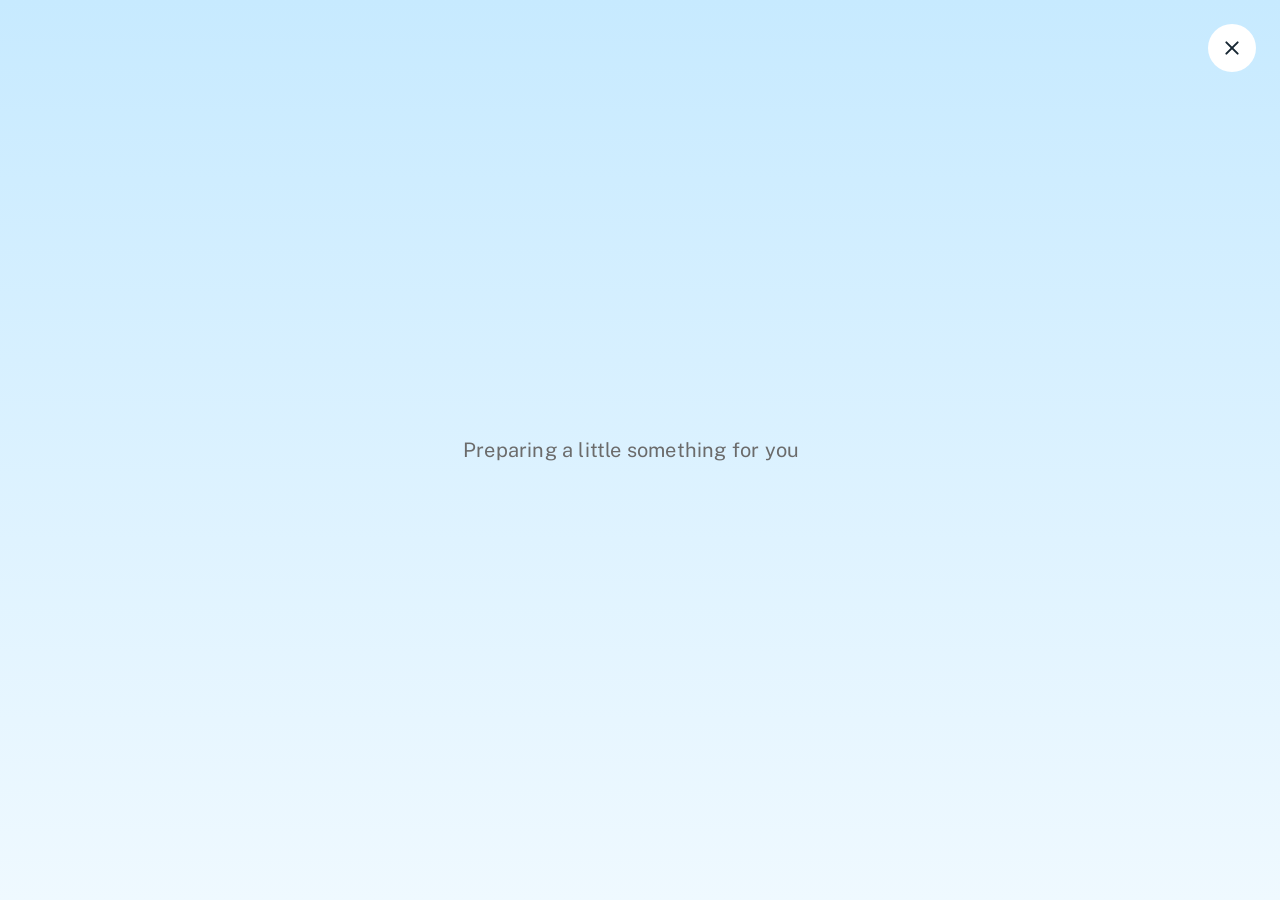
==== index.html @ d0874034 "Fix cursor restore on delivery and update loader text - Broaden cursor restore rule from .stage to b" ====
﻿<!DOCTYPE html>
<html lang="en">
<head>
	<meta charset="UTF-8" />
	<meta name="viewport" content="width=device-width, initial-scale=1.0" />
	<!-- CMS: page title -->
	<title>Welcome, Baby — DBS</title>
	<link rel="preconnect" href="https://fonts.googleapis.com" />
	<link rel="preconnect" href="https://fonts.gstatic.com" crossorigin />
	<link rel="stylesheet" href="https://fonts.googleapis.com/css2?family=Public+Sans:ital,wght@0,400;0,500;0,600;0,700;1,400;1,700&display=swap" />
	<link rel="stylesheet" href="assets/css/tokens.css" />
	<link rel="stylesheet" href="assets/css/styles.css" />
</head>
<body>

	<!-- CMS: welcome-baby hero stage -->
	<main class="stage" data-stage>

		<!-- Sky gradient backdrop — never scales with scene -->
		<div class="sky" aria-hidden="true"></div>

		<!-- Cloud layer — behind scene, scales at 50% of scene zoom (parallax depth).
		     Row 1 and Row 2 have ~85 px max gaps so all viewports look full.
		     Clouds bleed off both edges (negative x / x>1300) for ultra-wide screens. -->
		<div class="clouds-layer" data-clouds-layer aria-hidden="true">

			<!-- ── Row 1 — topmost (y ≈ 72–95 px) — 9 clouds, ~85 px max gap ── -->
			<img class="cloud" src="assets/img/cloud2.svg" alt=""
				style="--cloud-x:-15px;  --cloud-y:82px;  --cloud-w:95px;  --cloud-delay:0s">
			<img class="cloud" src="assets/img/cloud1.svg" alt=""
				style="--cloud-x:100px;  --cloud-y:88px;  --cloud-w:88px;  --cloud-delay:-3s">
			<img class="cloud" src="assets/img/cloud2.svg" alt=""
				style="--cloud-x:265px;  --cloud-y:72px;  --cloud-w:108px; --cloud-delay:-7s">
			<img class="cloud" src="assets/img/cloud1.svg" alt=""
				style="--cloud-x:450px;  --cloud-y:90px;  --cloud-w:98px;  --cloud-delay:-11s">
			<img class="cloud" src="assets/img/cloud2.svg" alt=""
				style="--cloud-x:630px;  --cloud-y:75px;  --cloud-w:118px; --cloud-delay:-15s">
			<img class="cloud" src="assets/img/cloud1.svg" alt=""
				style="--cloud-x:835px;  --cloud-y:88px;  --cloud-w:95px;  --cloud-delay:-19s">
			<img class="cloud" src="assets/img/cloud2.svg" alt=""
				style="--cloud-x:1015px; --cloud-y:73px;  --cloud-w:108px; --cloud-delay:-2s">
			<img class="cloud" src="assets/img/cloud1.svg" alt=""
				style="--cloud-x:1195px; --cloud-y:90px;  --cloud-w:92px;  --cloud-delay:-6s">
			<!-- right bleed — visible on wide viewports -->
			<img class="cloud" src="assets/img/cloud2.svg" alt=""
				style="--cloud-x:1350px; --cloud-y:80px;  --cloud-w:88px;  --cloud-delay:-10s">

			<!-- ── Row 2 — mid-top (y ≈ 162–180 px) — 8 clouds, ~73 px max gap ── -->
			<img class="cloud" src="assets/img/cloud1.svg" alt=""
				style="--cloud-x:25px;   --cloud-y:168px; --cloud-w:108px; --cloud-delay:-14s">
			<img class="cloud" src="assets/img/cloud2.svg" alt=""
				style="--cloud-x:195px;  --cloud-y:175px; --cloud-w:102px; --cloud-delay:-18s">
			<img class="cloud" src="assets/img/cloud1.svg" alt=""
				style="--cloud-x:370px;  --cloud-y:162px; --cloud-w:118px; --cloud-delay:-1s">
			<img class="cloud" src="assets/img/cloud2.svg" alt=""
				style="--cloud-x:555px;  --cloud-y:178px; --cloud-w:98px;  --cloud-delay:-5s">
			<img class="cloud" src="assets/img/cloud1.svg" alt=""
				style="--cloud-x:725px;  --cloud-y:164px; --cloud-w:128px; --cloud-delay:-9s">
			<img class="cloud" src="assets/img/cloud2.svg" alt=""
				style="--cloud-x:920px;  --cloud-y:178px; --cloud-w:98px;  --cloud-delay:-13s">
			<img class="cloud" src="assets/img/cloud1.svg" alt=""
				style="--cloud-x:1085px; --cloud-y:165px; --cloud-w:108px; --cloud-delay:-17s">
			<img class="cloud" src="assets/img/cloud2.svg" alt=""
				style="--cloud-x:1265px; --cloud-y:178px; --cloud-w:92px;  --cloud-delay:-21s">

			<!-- ── Row 3 — mid (y ≈ 248–270 px) — sparser, natural depth ──────── -->
			<img class="cloud" src="assets/img/cloud2.svg" alt=""
				style="--cloud-x:120px;  --cloud-y:252px; --cloud-w:100px; --cloud-delay:-4s">
			<img class="cloud" src="assets/img/cloud1.svg" alt=""
				style="--cloud-x:420px;  --cloud-y:265px; --cloud-w:118px; --cloud-delay:-8s">
			<img class="cloud" src="assets/img/cloud2.svg" alt=""
				style="--cloud-x:700px;  --cloud-y:252px; --cloud-w:100px; --cloud-delay:-12s">
			<img class="cloud" src="assets/img/cloud1.svg" alt=""
				style="--cloud-x:960px;  --cloud-y:268px; --cloud-w:118px; --cloud-delay:-16s">
			<img class="cloud" src="assets/img/cloud2.svg" alt=""
				style="--cloud-x:1200px; --cloud-y:252px; --cloud-w:100px; --cloud-delay:-20s">

			<!-- ── Row 4 — lower (y ≈ 355–495 px); scene SVG occludes on zoom-in ── -->
			<img class="cloud" src="assets/img/cloud1.svg" alt=""
				style="--cloud-x:60px;   --cloud-y:358px; --cloud-w:112px; --cloud-delay:-3s">
			<img class="cloud" src="assets/img/cloud1.svg" alt=""
				style="--cloud-x:480px;  --cloud-y:490px; --cloud-w:92px;  --cloud-delay:-11s">
			<img class="cloud" src="assets/img/cloud2.svg" alt=""
				style="--cloud-x:1090px; --cloud-y:365px; --cloud-w:100px; --cloud-delay:-7s">

		</div>

		<!-- Scene layer — inline SVG, centred + bottom anchored, zooms toward door -->
		<div class="scene-layer" data-scene-layer aria-hidden="true">
			<!-- CMS: scene illustration -->
<svg class="scene-img" width="6068" height="645" viewBox="0 0 6068 645" fill="none" xmlns="http://www.w3.org/2000/svg" xmlns:xlink="http://www.w3.org/1999/xlink">



<g id="Scene" clip-path="url(#clip0_13_11)">
<g id="grass">
<path id="Vector" d="M3140.71 531.439H3357.21C3357.21 531.439 3351.39 487.153 3305.99 506.947C3305.99 506.947 3298.61 481.311 3276.49 490.635C3276.49 490.635 3261.16 461.634 3231.88 461.096C3195.41 460.442 3192.3 491.406 3192.3 491.406C3192.3 491.406 3166.71 487.901 3152.33 503.442C3137.96 518.983 3140.69 531.415 3140.69 531.415L3140.71 531.439Z" fill="white" stroke="#17181A" stroke-width="2" stroke-linecap="round" stroke-linejoin="round"/>
<path id="Vector_2" d="M3274.58 521.439C3280.55 516.788 3289.77 516.952 3295.56 521.836" stroke="#17181A" stroke-width="2" stroke-linecap="round" stroke-linejoin="round"/>
<path id="Vector_3" d="M3183.93 507.789C3185.16 504.984 3187.78 502.811 3190.76 502.133C3193.75 501.455 3197.04 502.297 3199.37 504.307" stroke="#17181A" stroke-width="2" stroke-linecap="round" stroke-linejoin="round"/>
<path id="Vector_4" d="M3195.66 511.016C3195.76 508.025 3198.84 505.992 3201.75 505.361C3204.97 504.683 3208.43 505.081 3211.41 506.506" stroke="#17181A" stroke-width="2" stroke-linecap="round" stroke-linejoin="round"/>
<g id="Fence">
<path id="Vector_5" d="M23 542.498C1149 419.5 4416.5 488.5 6057 540.001" stroke="#17181A" stroke-width="2" stroke-linecap="round" stroke-linejoin="round"/>
<path id="Vector_6" d="M12 505.907C1138 382.908 4342.5 465 6060 505" stroke="#17181A" stroke-width="2" stroke-linecap="round" stroke-linejoin="round"/>
<path id="Vector_7" d="M12 479.148L26.4317 571.927" stroke="#17181A" stroke-width="2" stroke-linecap="round" stroke-linejoin="round"/>
<path id="Vector_8" d="M207.379 465.027L206.74 558.919" stroke="#17181A" stroke-width="2" stroke-linecap="round" stroke-linejoin="round"/>
<path id="Vector_9" d="M416.759 453.314L430.326 546.223" stroke="#17181A" stroke-width="2" stroke-linecap="round" stroke-linejoin="round"/>
<path id="Vector_10" d="M626.138 444.365L633.756 537.95" stroke="#17181A" stroke-width="2" stroke-linecap="round" stroke-linejoin="round"/>
<path id="Vector_11" d="M835.517 437.602L834.011 531.484" stroke="#17181A" stroke-width="2" stroke-linecap="round" stroke-linejoin="round"/>
<path id="Vector_12" d="M1044.9 432.6L1058.49 525.505" stroke="#17181A" stroke-width="2" stroke-linecap="round" stroke-linejoin="round"/>
<path id="Vector_13" d="M1254.28 429.033L1257.35 522.877" stroke="#17181A" stroke-width="2" stroke-linecap="round" stroke-linejoin="round"/>
<path id="Vector_14" d="M1463.66 426.648L1475.7 519.767" stroke="#17181A" stroke-width="2" stroke-linecap="round" stroke-linejoin="round"/>
<path id="Vector_15" d="M1673.03 425.246L1686.17 518.217" stroke="#17181A" stroke-width="2" stroke-linecap="round" stroke-linejoin="round"/>
<path id="Vector_16" d="M1882.41 424.666L1885.64 518.505" stroke="#17181A" stroke-width="2" stroke-linecap="round" stroke-linejoin="round"/>
<path id="Vector_17" d="M2091.79 424.781L2086.48 518.525" stroke="#17181A" stroke-width="2" stroke-linecap="round" stroke-linejoin="round"/>
<path id="Vector_18" d="M2301.17 425.482L2297.45 519.303" stroke="#17181A" stroke-width="2" stroke-linecap="round" stroke-linejoin="round"/>
<path id="Vector_19" d="M2510.55 426.686L2522.84 519.772" stroke="#17181A" stroke-width="2" stroke-linecap="round" stroke-linejoin="round"/>
<path id="Vector_20" d="M3557.45 437.99L3551.6 531.702" stroke="#17181A" stroke-width="2" stroke-linecap="round" stroke-linejoin="round"/>
<path id="Vector_21" d="M3976.21 444.156L3974.06 538.026" stroke="#17181A" stroke-width="2" stroke-linecap="round" stroke-linejoin="round"/>
<path id="Vector_22" d="M4185.59 447.469L4190.01 541.259" stroke="#17181A" stroke-width="2" stroke-linecap="round" stroke-linejoin="round"/>
<path id="Vector_23" d="M4394.96 450.9L4404.36 544.323" stroke="#17181A" stroke-width="2" stroke-linecap="round" stroke-linejoin="round"/>
<path id="Vector_24" d="M4604.34 454.436L4608.02 548.258" stroke="#17181A" stroke-width="2" stroke-linecap="round" stroke-linejoin="round"/>
<path id="Vector_25" d="M4813.72 458.057L4818.04 551.852" stroke="#17181A" stroke-width="2" stroke-linecap="round" stroke-linejoin="round"/>
<path id="Vector_26" d="M5023.1 461.748L5034.47 554.951" stroke="#17181A" stroke-width="2" stroke-linecap="round" stroke-linejoin="round"/>
<path id="Vector_27" d="M5232.48 465.498L5236.12 559.322" stroke="#17181A" stroke-width="2" stroke-linecap="round" stroke-linejoin="round"/>
<path id="Vector_28" d="M5441.86 469.295L5454.71 562.306" stroke="#17181A" stroke-width="2" stroke-linecap="round" stroke-linejoin="round"/>
<path id="Vector_29" d="M5651.24 473.127L5646.41 566.897" stroke="#17181A" stroke-width="2" stroke-linecap="round" stroke-linejoin="round"/>
<path id="Vector_30" d="M6060.9 480L6056.07 573.77" stroke="#17181A" stroke-width="2" stroke-linecap="round" stroke-linejoin="round"/>
<path id="Vector_31" d="M5860.62 476.984L5860.23 570.878" stroke="#17181A" stroke-width="2" stroke-linecap="round" stroke-linejoin="round"/>
<path id="Vector_32" d="M5952.47 477L5952.08 570.893" stroke="#17181A" stroke-width="2" stroke-linecap="round" stroke-linejoin="round"/>
<path id="Vector_33" d="M109.689 472.088L116.472 565.737" stroke="#17181A" stroke-width="2" stroke-linecap="round" stroke-linejoin="round"/>
<path id="Vector_34" d="M312.069 459.172L305.522 552.838" stroke="#17181A" stroke-width="2" stroke-linecap="round" stroke-linejoin="round"/>
<path id="Vector_35" d="M521.448 448.84L530.714 542.276" stroke="#17181A" stroke-width="2" stroke-linecap="round" stroke-linejoin="round"/>
<path id="Vector_36" d="M730.828 440.984L727.129 534.806" stroke="#17181A" stroke-width="2" stroke-linecap="round" stroke-linejoin="round"/>
<path id="Vector_37" d="M940.207 435.102L953.152 528.099" stroke="#17181A" stroke-width="2" stroke-linecap="round" stroke-linejoin="round"/>
<path id="Vector_38" d="M1149.59 430.816L1153.99 524.607" stroke="#17181A" stroke-width="2" stroke-linecap="round" stroke-linejoin="round"/>
<path id="Vector_39" d="M1358.97 427.84L1362.89 521.652" stroke="#17181A" stroke-width="2" stroke-linecap="round" stroke-linejoin="round"/>
<path id="Vector_40" d="M1568.34 425.947L1573.26 519.713" stroke="#17181A" stroke-width="2" stroke-linecap="round" stroke-linejoin="round"/>
<path id="Vector_41" d="M1777.72 424.955L1792.38 517.699" stroke="#17181A" stroke-width="2" stroke-linecap="round" stroke-linejoin="round"/>
<path id="Vector_42" d="M1987.1 424.723L1986.52 518.615" stroke="#17181A" stroke-width="2" stroke-linecap="round" stroke-linejoin="round"/>
<path id="Vector_43" d="M2196.48 425.131L2194.29 519" stroke="#17181A" stroke-width="2" stroke-linecap="round" stroke-linejoin="round"/>
<path id="Vector_44" d="M2405.86 426.084L2414.95 519.537" stroke="#17181A" stroke-width="2" stroke-linecap="round" stroke-linejoin="round"/>
<path id="Vector_45" d="M2615.24 427.5L2624.41 520.945" stroke="#17181A" stroke-width="2" stroke-linecap="round" stroke-linejoin="round"/>
<path id="Vector_46" d="M2824.62 429.311L2836.64 522.432" stroke="#17181A" stroke-width="2" stroke-linecap="round" stroke-linejoin="round"/>
<path id="Vector_47" d="M3034 431.459L3032.5 525.341" stroke="#17181A" stroke-width="2" stroke-linecap="round" stroke-linejoin="round"/>
<path id="Vector_48" d="M3243.38 433.898L3254.29 527.157" stroke="#17181A" stroke-width="2" stroke-linecap="round" stroke-linejoin="round"/>
<path id="Vector_49" d="M3452.76 436.588L3460.9 530.129" stroke="#17181A" stroke-width="2" stroke-linecap="round" stroke-linejoin="round"/>
<path id="Vector_50" d="M3662.14 439.49L3659.14 533.337" stroke="#17181A" stroke-width="2" stroke-linecap="round" stroke-linejoin="round"/>
<path id="Vector_51" d="M3871.52 442.574L3881.29 535.958" stroke="#17181A" stroke-width="2" stroke-linecap="round" stroke-linejoin="round"/>
<path id="Vector_52" d="M4080.9 445.812L4075.72 539.564" stroke="#17181A" stroke-width="2" stroke-linecap="round" stroke-linejoin="round"/>
<path id="Vector_53" d="M4290.28 449.186L4304.68 541.969" stroke="#17181A" stroke-width="2" stroke-linecap="round" stroke-linejoin="round"/>
<path id="Vector_54" d="M4499.66 452.668L4506 546.347" stroke="#17181A" stroke-width="2" stroke-linecap="round" stroke-linejoin="round"/>
<path id="Vector_55" d="M4709.03 456.246L4709.14 550.14" stroke="#17181A" stroke-width="2" stroke-linecap="round" stroke-linejoin="round"/>
<path id="Vector_56" d="M4918.41 459.902L4922.05 553.726" stroke="#17181A" stroke-width="2" stroke-linecap="round" stroke-linejoin="round"/>
<path id="Vector_57" d="M5127.79 463.623L5121.13 557.281" stroke="#17181A" stroke-width="2" stroke-linecap="round" stroke-linejoin="round"/>
<path id="Vector_58" d="M5337.17 467.396L5349.95 560.418" stroke="#17181A" stroke-width="2" stroke-linecap="round" stroke-linejoin="round"/>
<path id="Vector_59" d="M5546.55 471.211L5558.98 564.279" stroke="#17181A" stroke-width="2" stroke-linecap="round" stroke-linejoin="round"/>
<path id="Vector_60" d="M5755.93 475.057L5770.91 567.749" stroke="#17181A" stroke-width="2" stroke-linecap="round" stroke-linejoin="round"/>
<path id="Vector_61" d="M1612.03 519.879C1609.36 509.402 1613.44 500.484 1621.81 493.954C1630.18 487.423 1642.51 486.789 1651.47 492.329C1651.43 483.964 1656.12 475.755 1663.26 471.781C1670.4 467.808 1679.64 468.162 1686.4 472.747C1690.76 461.67 1703.69 455.601 1715.1 457.585C1726.57 459.571 1736.15 468.405 1741.3 479.17C1746.46 489.884 1747.56 502.284 1746.65 514.201L1611.92 519.927L1612.03 519.879Z" fill="white" stroke="#17181A" stroke-width="2" stroke-linecap="round" stroke-linejoin="round"/>
<path id="Vector_62" d="M1955.03 529.879C1952.36 519.402 1956.44 510.484 1964.81 503.954C1973.18 497.423 1985.51 496.789 1994.47 502.329C1994.43 493.964 1999.12 485.755 2006.26 481.781C2013.4 477.808 2022.64 478.162 2029.4 482.747C2033.76 471.67 2046.69 465.601 2058.1 467.585C2069.57 469.571 2079.15 478.405 2084.3 489.17C2089.46 499.884 2090.56 512.284 2089.65 524.201L1954.92 529.927L1955.03 529.879Z" fill="white" stroke="#17181A" stroke-width="2" stroke-linecap="round" stroke-linejoin="round"/>
<path id="Vector_63" d="M3646.03 539.879C3643.36 529.402 3647.44 520.484 3655.81 513.954C3664.18 507.423 3676.51 506.789 3685.47 512.329C3685.43 503.964 3690.12 495.755 3697.26 491.781C3704.4 487.808 3713.64 488.162 3720.4 492.747C3724.76 481.67 3737.69 475.601 3749.1 477.585C3760.57 479.571 3770.15 488.405 3775.3 499.17C3780.46 509.884 3781.56 522.284 3780.65 534.201L3645.92 539.927L3646.03 539.879Z" fill="white" stroke="#17181A" stroke-width="2" stroke-linecap="round" stroke-linejoin="round"/>
<g id="Group">
<path id="Vector_64" d="M1233.06 481.947C1233.95 480.161 1234.56 478.188 1234.33 476.168C1234.09 474.007 1232.17 471.94 1229.82 472.974C1227.75 473.913 1226.44 476.168 1225.68 478.188C1224.37 481.853 1223.33 485.752 1223.38 489.698C1223.38 490.544 1223.38 491.389 1223.38 492.235C1225.26 491.248 1227 489.463 1228.46 488.007C1230.1 486.41 1231.56 484.577 1232.68 482.604C1232.82 482.369 1232.92 482.134 1233.06 481.9V481.947Z" fill="#C2F2E5" stroke="#C2F2E5" stroke-width="3.52343" stroke-linecap="round" stroke-linejoin="round"/>
<path id="Vector_65" d="M1216.21 471.139C1215.55 469.072 1214.61 467.099 1213.25 465.408C1212.02 463.904 1209.72 461.32 1207.61 462.166C1206.43 462.589 1205.92 463.951 1205.78 465.22C1205.07 472.455 1212.02 477.34 1217.38 480.864C1218.08 477.81 1217.14 474.052 1216.25 471.139H1216.21Z" fill="#C2F2E5" stroke="#C2F2E5" stroke-width="3.52343" stroke-linecap="round" stroke-linejoin="round"/>
<path id="Vector_66" d="M1227.29 482.416C1222.92 491.013 1223.25 496.228 1223.29 498.154" stroke="#17181A" stroke-width="2" stroke-linecap="round" stroke-linejoin="round"/>
<path id="Vector_67" d="M1228.6 520.181C1225.59 505.43 1219.62 483.209 1211.97 470.102" stroke="#17181A" stroke-width="2" stroke-linecap="round" stroke-linejoin="round"/>
<path id="Vector_68" d="M1211 492.659C1209.12 491.296 1207 490.216 1204.75 489.605C1202.73 489.088 1199.11 488.337 1197.89 490.451C1197.18 491.625 1197.65 493.128 1198.4 494.303C1202.59 501.115 1211.61 500.833 1218.42 500.41C1217.01 497.31 1213.72 494.632 1211 492.659Z" fill="#C2F2E5" stroke="#C2F2E5" stroke-width="3.52343" stroke-linecap="round" stroke-linejoin="round"/>
<path id="Vector_69" d="M1212.82 505.294C1210.04 503.932 1207.08 502.898 1204.12 502.429C1201.49 502.006 1196.84 501.536 1196.09 503.979C1195.67 505.341 1196.8 506.985 1198.06 508.254C1205.58 515.489 1216.48 514.361 1224.61 513.328C1221.79 509.992 1216.86 507.267 1212.86 505.341L1212.82 505.294Z" fill="#C2F2E5" stroke="#C2F2E5" stroke-width="3.52343" stroke-linecap="round" stroke-linejoin="round"/>
<path id="Vector_70" d="M1233.88 502.054C1235.1 499.846 1236.6 497.826 1238.43 496.135C1240.03 494.679 1243.04 492.189 1244.96 493.504C1246 494.209 1246.14 495.853 1245.9 497.309C1244.59 505.625 1236.32 509.806 1230.02 512.813C1230.16 509.242 1232.14 505.202 1233.92 502.054H1233.88Z" fill="#C2F2E5" stroke="#C2F2E5" stroke-width="3.52343" stroke-linecap="round" stroke-linejoin="round"/>
<path id="Vector_71" d="M1225.17 506.046C1219.91 500.69 1213.1 496.932 1205.91 494.959" stroke="#17181A" stroke-width="2" stroke-linecap="round" stroke-linejoin="round"/>
<path id="Vector_72" d="M1227.86 516.15C1230.91 510.559 1235.09 505.532 1240.07 501.492" stroke="#17181A" stroke-width="2" stroke-linecap="round" stroke-linejoin="round"/>
<path id="Vector_73" d="M1227.44 515.21C1222.46 511.733 1212.12 508.163 1206.2 506.988" stroke="#17181A" stroke-width="2" stroke-linecap="round" stroke-linejoin="round"/>
</g>
<g id="Vector_74">
<path d="M1506.28 519.56H1641.47C1646.35 513.694 1647.03 504.556 1643.24 497.911C1639.45 491.265 1631.35 487.527 1623.98 489.085C1626.26 474.911 1619.67 459.647 1607.88 451.911C1602.17 448.173 1595.27 446.148 1588.62 447.343C1581.98 448.485 1575.8 453.209 1573.62 459.751C1567.65 453.832 1558.72 451.34 1550.67 453.313C1542.62 455.286 1535.72 461.672 1532.97 469.667C1524.24 466.085 1513.81 467.383 1506.18 473.042C1498.54 478.701 1494.03 488.462 1494.6 498.118C1489.41 499.209 1484.27 500.87 1480.43 504.712C1476.58 508.554 1474.66 514.784 1477.05 519.664H1526.94" fill="white"/>
<path d="M1506.28 519.56H1641.47C1646.35 513.694 1647.03 504.556 1643.24 497.911C1639.45 491.265 1631.35 487.527 1623.98 489.085C1626.26 474.911 1619.67 459.647 1607.88 451.911C1602.17 448.173 1595.27 446.148 1588.62 447.343C1581.98 448.485 1575.8 453.209 1573.62 459.751C1567.65 453.832 1558.72 451.34 1550.67 453.313C1542.62 455.286 1535.72 461.672 1532.97 469.667C1524.24 466.085 1513.81 467.383 1506.18 473.042C1498.54 478.701 1494.03 488.462 1494.6 498.118C1489.41 499.209 1484.27 500.87 1480.43 504.712C1476.58 508.554 1474.66 514.784 1477.05 519.664H1526.94" stroke="#17181A" stroke-width="2" stroke-linecap="round" stroke-linejoin="round"/>
</g>
</g>
<g id="Tree">
<g id="Vector_75">
<path d="M2578.44 259.816C2564.95 260.657 2553.33 274.165 2549.09 286.247C2542.93 303.727 2548.78 324.83 2564.18 335.487C2557.11 341.843 2558.07 355.281 2562.53 364.278C2566.98 373.252 2575.85 378.487 2584.77 379.585C2593.68 380.683 2602.62 378.159 2611.04 374.607C2618.93 388.348 2629.05 398.234 2643.26 399.706C2657.47 401.178 2683.23 395.196 2693.11 383.254C2697.45 388.278 2704 389.751 2710.14 389.984C2721.6 390.405 2733.15 387.32 2743.27 381.127C2750.69 376.594 2757.67 369.933 2760.54 360.796C2762.64 354.112 2765.21 347.639 2765.02 340.605C2765.44 341.002 2766.4 341.235 2767.03 340.908C2776.9 335.814 2785.67 327.167 2790.01 315.716C2794.33 304.265 2793.56 289.939 2786.67 280.334C2781 272.412 2777.55 265.985 2769.17 262.574C2775.45 237.685 2763.06 208.987 2742.78 198.003C2725.17 188.469 2703.42 191.997 2687.51 204.944C2682.77 198.447 2676.75 193.096 2670.12 189.45C2649.19 177.929 2622.01 180.803 2604.16 196.835C2588.59 210.833 2579.89 236.259 2588.59 256.194" fill="white"/>
<path d="M2578.44 259.816C2564.95 260.657 2553.33 274.165 2549.09 286.247C2542.93 303.727 2548.78 324.83 2564.18 335.487C2557.11 341.843 2558.07 355.281 2562.53 364.278C2566.98 373.252 2575.85 378.487 2584.77 379.585C2593.68 380.683 2602.62 378.159 2611.04 374.607C2618.93 388.348 2629.05 398.234 2643.26 399.706C2657.47 401.178 2683.23 395.196 2693.11 383.254C2697.45 388.278 2704 389.751 2710.14 389.984C2721.6 390.405 2733.15 387.32 2743.27 381.127C2750.69 376.594 2757.67 369.933 2760.54 360.796C2762.64 354.112 2765.21 347.639 2765.02 340.605C2765.44 341.002 2766.4 341.235 2767.03 340.908C2776.9 335.814 2785.67 327.167 2790.01 315.716C2794.33 304.265 2793.56 289.939 2786.67 280.334C2781 272.412 2777.55 265.985 2769.17 262.574C2775.45 237.685 2763.06 208.987 2742.78 198.003C2725.17 188.469 2703.42 191.997 2687.51 204.944C2682.77 198.447 2676.75 193.096 2670.12 189.45C2649.19 177.929 2622.01 180.803 2604.16 196.835C2588.59 210.833 2579.89 236.259 2588.59 256.194" stroke="#17181A" stroke-width="2" stroke-linecap="round" stroke-linejoin="round"/>
</g>
<path id="Vector_76" d="M2669.63 273.02V521.999" stroke="#17181A" stroke-width="2" stroke-linecap="round" stroke-linejoin="round"/>
<path id="Vector_77" d="M2639.41 298.117C2639.9 317.771 2650.92 336.841 2667.67 347.076" stroke="#17181A" stroke-width="2" stroke-linecap="round" stroke-linejoin="round"/>
<path id="Vector_78" d="M2699.62 273.02C2701.09 295.735 2689.07 318.824 2669.63 330.649" stroke="#17181A" stroke-width="2" stroke-linecap="round" stroke-linejoin="round"/>
</g>
<path id="Vector_79" d="M3066.43 526.51H2626.72V178.56L3066.43 164.281V526.51Z" fill="white" stroke="#17181A" stroke-width="2" stroke-linecap="round" stroke-linejoin="round"/>
<g id="home deco" clip-path="url(#clip1_13_11)">
<g id="image 1 [Vectorized]" clip-path="url(#clip2_13_11)">
<path id="Vector_80" d="M2842.26 444.053C2843.91 443.882 2845.18 444.069 2846.81 444.292L2847.14 444.348C2847.09 444.456 2847.11 445.125 2847.14 445.262C2847.21 445.701 2846.99 447.324 2847.11 447.653L2846.81 447.731C2846.26 447.82 2845.75 447.942 2845.21 448.068C2845.47 449.303 2845.74 450.237 2846.18 451.436C2846.51 452.331 2846.92 453.292 2847.21 454.186L2847.28 454.448C2847.32 454.747 2847.35 454.877 2847.16 455.133C2846.74 455.696 2845.45 456.086 2845.09 456.693C2844.48 457.718 2844.85 458.663 2844.18 459.835C2844.12 459.915 2844.02 460.042 2843.95 460.113C2843.41 460.483 2842.85 460.588 2842.2 460.68C2842.09 460.677 2842.02 460.664 2841.9 460.644C2840.91 460.362 2840.14 458.814 2839.14 458.303C2838.26 457.855 2837.7 458.14 2836.87 457.862C2836.7 457.807 2836.64 457.619 2836.59 457.465L2836.58 457.187C2836.26 455.055 2835.74 452.96 2835.01 450.932C2834.45 451.266 2833.93 451.466 2833.3 451.634C2833.24 451.641 2833.07 451.658 2833.02 451.67C2832.58 450.802 2832.24 449.93 2831.91 449.017C2831.83 448.786 2831.74 448.542 2831.63 448.322L2831.86 448.163C2832.42 447.764 2833.03 447.406 2833.57 446.982C2834.18 446.506 2834.75 446.195 2835.44 445.867L2835.65 445.74C2836 445.705 2836.17 445.745 2836.45 445.993C2837.14 446.607 2837.79 447.714 2838.87 447.626C2839.05 447.611 2839.37 447.532 2839.52 447.427L2839.68 447.378C2840.71 446.93 2841.15 445.98 2841.4 444.948C2841.5 444.537 2841.62 444.329 2841.99 444.135C2842.01 444.133 2842.23 444.064 2842.26 444.053Z" fill="#FFB8B8"/>
<path id="Vector_81" d="M2841.99 444.135C2841.95 445.043 2841.31 446.775 2840.59 447.427C2840.14 447.847 2839.54 448.067 2838.92 448.038C2837.65 447.978 2836.3 446.761 2835.65 445.74C2836 445.705 2836.17 445.745 2836.45 445.993C2837.14 446.607 2837.79 447.714 2838.87 447.626C2839.05 447.611 2839.37 447.532 2839.52 447.427L2839.68 447.378C2840.71 446.93 2841.15 445.98 2841.4 444.948C2841.5 444.536 2841.62 444.329 2841.99 444.135Z" fill="#FFB8B8"/>
<path id="Vector_82" d="M2836.59 457.466C2839.06 456.772 2840.9 458.572 2841.9 460.645C2840.91 460.363 2840.14 458.816 2839.14 458.305C2838.26 457.856 2837.7 458.141 2836.87 457.863C2836.7 457.808 2836.64 457.62 2836.59 457.466Z" fill="#FFB8B8"/>
<path id="Vector_83" d="M2844.18 459.836C2844.11 459.51 2844.12 459.03 2844.14 458.698C2844.29 456.81 2845.39 454.982 2847.28 454.449C2847.32 454.748 2847.35 454.878 2847.16 455.134C2846.74 455.697 2845.45 456.087 2845.09 456.694C2844.48 457.719 2844.85 458.664 2844.18 459.836Z" fill="#FFB8B8"/>
<path id="Vector_84" d="M2841.99 444.135C2842.01 444.133 2842.23 444.064 2842.26 444.053C2842.08 445.346 2841.62 446.974 2840.53 447.816C2838.72 449.214 2836.43 447.435 2835.44 445.867L2835.65 445.74C2836.3 446.761 2837.65 447.978 2838.92 448.038C2839.54 448.067 2840.14 447.847 2840.59 447.427C2841.31 446.775 2841.95 445.044 2841.99 444.135Z" fill="#FF5C5C"/>
<path id="Vector_85" d="M2836.58 457.188C2839.37 456.476 2841.02 458.43 2842.2 460.681C2842.08 460.678 2842.02 460.665 2841.9 460.645C2840.89 458.572 2839.05 456.771 2836.59 457.466L2836.58 457.188Z" fill="#FF5C5C"/>
<path id="Vector_86" d="M2847.21 454.186L2847.28 454.448C2845.39 454.98 2844.29 456.809 2844.14 458.697C2844.12 459.029 2844.11 459.509 2844.18 459.835C2844.12 459.915 2844.02 460.042 2843.95 460.113C2843.89 459.828 2843.88 459.345 2843.88 459.053C2843.92 456.947 2845.07 454.775 2847.21 454.186Z" fill="#FF5C5C"/>
<path id="Vector_87" d="M2831.63 448.325L2831.86 448.166C2832.3 449.307 2832.74 450.563 2833.3 451.637C2833.24 451.644 2833.07 451.661 2833.02 451.673C2832.58 450.805 2832.24 449.933 2831.91 449.02C2831.83 448.789 2831.74 448.545 2831.63 448.325Z" fill="#FF5C5C"/>
<path id="Vector_88" d="M2846.81 444.291L2847.15 444.347C2847.09 444.455 2847.11 445.124 2847.14 445.261C2847.21 445.7 2846.99 447.323 2847.11 447.652L2846.81 447.73C2846.8 446.555 2846.95 445.487 2846.81 444.291Z" fill="#FF5C5C"/>
<path id="Vector_89" d="M2843.69 448.676L2843.82 448.687C2844.12 448.972 2844.47 451.059 2844.15 451.364C2843.71 451.777 2842.99 452.083 2842.46 451.644C2842.09 451.236 2841.4 449.801 2841.58 449.31C2841.88 449.015 2843.23 448.744 2843.69 448.676Z" fill="#FF5C5C"/>
<path id="Vector_90" d="M2814.19 436.994C2815.8 437.907 2816.36 438.202 2818.27 437.974C2818.51 437.946 2819.54 437.969 2819.68 437.885C2820.15 438.438 2820.21 438.808 2819.61 439.278L2819.56 439.315L2819.54 439.59C2819.51 440.154 2819.28 442.599 2819.12 443.086C2818.9 443.402 2818.72 443.888 2818.54 444.249C2818.09 445.137 2816.73 446.774 2815.65 446.832C2814.76 446.69 2811.79 445.827 2811.55 445.076C2811.06 443.576 2813.02 439.337 2813.58 438.126C2813.39 437.564 2813.49 436.993 2814.19 436.994Z" fill="#FFF4F4"/>
<path id="Vector_91" d="M2814.19 436.994C2815.8 437.907 2816.36 438.202 2818.27 437.974C2818.52 437.946 2819.54 437.969 2819.68 437.885C2820.15 438.438 2820.21 438.808 2819.61 439.278L2819.57 439.315C2817.77 439.826 2816.02 439.55 2814.35 438.747C2814.01 438.541 2813.84 438.415 2813.58 438.126C2813.39 437.564 2813.5 436.993 2814.19 436.994Z" fill="#FF5C5C"/>
<path id="Vector_92" d="M2816.91 438.189C2817.17 438.338 2817.05 439.005 2816.96 439.238C2816.74 439.104 2816.86 438.416 2816.91 438.189Z" fill="#FFF4F4"/>
<path id="Vector_93" d="M2814.66 437.52C2814.74 437.588 2814.71 437.546 2814.74 437.663C2814.67 437.911 2814.51 438.292 2814.37 438.508C2814.18 438.253 2814.5 437.744 2814.66 437.52Z" fill="#FFF4F4"/>
<path id="Vector_94" d="M2819.26 438.27C2819.58 438.374 2819.41 438.96 2819.33 439.209L2819.22 439.151C2819.19 438.994 2819.25 438.47 2819.26 438.27Z" fill="#FFF4F4"/>
<path id="Vector_95" d="M2816.08 438.016C2816.16 438.066 2816.13 438.042 2816.18 438.127C2816.19 438.423 2816.14 438.717 2816.04 438.995C2815.82 438.835 2815.99 438.235 2816.08 438.016Z" fill="#FFF4F4"/>
<path id="Vector_96" d="M2815.34 437.82C2815.41 437.867 2815.38 437.849 2815.43 437.922C2815.42 438.193 2815.31 438.526 2815.23 438.793C2815.13 438.742 2815.17 438.777 2815.12 438.677C2815.14 438.385 2815.2 438.081 2815.34 437.82Z" fill="#FFF4F4"/>
<path id="Vector_97" d="M2817.83 438.264C2817.92 438.315 2817.88 438.282 2817.95 438.367C2817.99 438.644 2817.98 438.927 2817.93 439.202C2817.84 439.157 2817.87 439.181 2817.81 439.093C2817.76 438.796 2817.77 438.558 2817.83 438.264Z" fill="#FFF4F4"/>
<path id="Vector_98" d="M2818.52 438.346L2818.62 438.382C2818.72 438.543 2818.58 439.018 2818.54 439.209L2818.44 439.163C2818.34 438.988 2818.47 438.551 2818.52 438.346Z" fill="#FFF4F4"/>
<path id="Vector_99" d="M2814.35 438.746C2816.01 439.549 2817.77 439.825 2819.57 439.313L2819.54 439.589L2819.5 439.504C2819.09 439.54 2818.57 439.703 2818.16 439.727C2817.15 439.786 2816.15 439.623 2815.17 439.362C2814.8 439.262 2814.63 439.155 2814.31 438.931C2814.47 438.981 2814.66 439.093 2814.83 439.156C2815.4 439.374 2815.84 439.519 2816.46 439.52C2816.32 439.506 2816.19 439.485 2816.06 439.456C2815.65 439.366 2814.56 439.088 2814.35 438.746Z" fill="#FFB8B8"/>
<path id="Vector_100" d="M2814.16 439.793C2814.47 439.929 2814.41 440.4 2814.36 440.683C2814.11 442.071 2813.66 443.759 2812.62 444.757L2812.49 444.707C2812.38 444.584 2812.36 444.442 2812.37 444.28C2812.44 442.891 2813.21 440.789 2814.16 439.793Z" fill="#FFB8B8"/>
<path id="Vector_101" d="M2817.41 434.287L2817.59 434.275C2818.77 434.701 2818.12 435.753 2818.08 436.598C2818.08 436.669 2818.75 436.956 2818.83 436.993C2819.29 437.22 2819.47 437.425 2819.68 437.883C2819.54 437.967 2818.52 437.943 2818.27 437.972C2816.36 438.199 2815.8 437.905 2814.19 436.992C2815.11 435.831 2816.17 436.574 2816.33 436.363C2816.92 435.577 2816.16 434.993 2817.41 434.287Z" fill="#FFB8B8"/>
<g id="Vector_102">
<mask id="path-106-outside-1_13_11" maskUnits="userSpaceOnUse" x="2838.51" y="416.438" width="2" height="32" fill="black">
<rect fill="white" x="2838.51" y="416.438" width="2" height="32"/>
<path d="M2839.65 417.438C2839.72 417.83 2839.67 419.605 2839.67 420.132L2839.68 426.136L2839.68 440.323C2839.68 442.609 2839.73 445.114 2839.68 447.379L2839.52 447.428C2839.49 446.711 2839.52 445.64 2839.52 444.902L2839.53 440.185L2839.53 425.206L2839.52 419.486C2839.52 418.904 2839.51 418.154 2839.52 417.559C2839.52 417.484 2839.56 417.488 2839.65 417.438Z"/>
</mask>
<path d="M2839.65 417.438C2839.72 417.83 2839.67 419.605 2839.67 420.132L2839.68 426.136L2839.68 440.323C2839.68 442.609 2839.73 445.114 2839.68 447.379L2839.52 447.428C2839.49 446.711 2839.52 445.64 2839.52 444.902L2839.53 440.185L2839.53 425.206L2839.52 419.486C2839.52 418.904 2839.51 418.154 2839.52 417.559C2839.52 417.484 2839.56 417.488 2839.65 417.438Z" fill="#B0B9C0"/>
<path d="M2839.65 417.438C2839.72 417.83 2839.67 419.605 2839.67 420.132L2839.68 426.136L2839.68 440.323C2839.68 442.609 2839.73 445.114 2839.68 447.379L2839.52 447.428C2839.49 446.711 2839.52 445.64 2839.52 444.902L2839.53 440.185L2839.53 425.206L2839.52 419.486C2839.52 418.904 2839.51 418.154 2839.52 417.559C2839.52 417.484 2839.56 417.488 2839.65 417.438Z" stroke="#B0B9C0" stroke-width="0.2" mask="url(#path-106-outside-1_13_11)"/>
</g>
<g id="Vector_103">
<mask id="path-107-outside-2_13_11" maskUnits="userSpaceOnUse" x="2816.38" y="416.438" width="2" height="18" fill="black">
<rect fill="white" x="2816.38" y="416.438" width="2" height="18"/>
<path d="M2817.57 417.438C2817.65 419.191 2817.59 421.401 2817.59 423.202L2817.59 434.276L2817.41 434.287C2817.36 433.058 2817.36 417.604 2817.42 417.485L2817.57 417.438Z"/>
</mask>
<path d="M2817.57 417.438C2817.65 419.191 2817.59 421.401 2817.59 423.202L2817.59 434.276L2817.41 434.287C2817.36 433.058 2817.36 417.604 2817.42 417.485L2817.57 417.438Z" fill="#B0B9C0"/>
<path d="M2817.57 417.438C2817.65 419.191 2817.59 421.401 2817.59 423.202L2817.59 434.276L2817.41 434.287C2817.36 433.058 2817.36 417.604 2817.42 417.485L2817.57 417.438Z" stroke="#B0B9C0" stroke-width="0.2" mask="url(#path-107-outside-2_13_11)"/>
</g>
<path id="Vector_104" d="M2819.12 443.086C2819.03 443.909 2818.58 446.091 2817.93 446.627C2817.42 447.053 2816.29 446.938 2815.65 446.831C2816.73 446.773 2818.09 445.136 2818.53 444.249C2818.72 443.888 2818.9 443.401 2819.12 443.086Z" fill="#FFB8B8"/>
<path id="Vector_105" d="M2847.14 444.352C2847.24 444.4 2847.42 444.489 2847.44 444.626C2847.56 445.405 2847.62 446.668 2847.36 447.408C2847.33 447.507 2847.2 447.596 2847.13 447.643L2847.11 447.657C2846.99 447.328 2847.21 445.705 2847.14 445.266C2847.11 445.129 2847.09 444.46 2847.14 444.352Z" fill="#FFB8B8"/>
<path id="Vector_106" d="M2831.63 448.322C2831.74 448.542 2831.83 448.786 2831.91 449.017C2832.24 449.93 2832.58 450.802 2833.02 451.671C2832.94 451.66 2832.72 451.621 2832.66 451.552C2832.1 450.919 2831.72 449.481 2831.5 448.655C2831.47 448.504 2831.57 448.402 2831.63 448.322Z" fill="#FFB8B8"/>
<path id="Vector_107" d="M2827.51 427.002C2829.85 426.544 2830.57 428.023 2831.3 429.937L2831.44 430.335C2831.85 430.213 2833.03 429.754 2833.22 430.373C2833.27 430.541 2833.21 430.814 2833.02 430.89C2832.36 431.066 2831.77 431.196 2831.13 431.452C2830.1 431.942 2829.49 432.344 2828.64 433.099C2828.17 433.504 2827.14 435.03 2826.6 434.744C2826.13 434.166 2826.94 433.502 2827.32 433.07L2827.03 432.786C2826.6 432.397 2826.11 431.956 2825.75 431.516C2824.18 429.615 2825.5 427.889 2827.32 427.063L2827.51 427.002Z" fill="white"/>
<path id="Vector_108" d="M2827.51 427.002C2829.85 426.544 2830.57 428.023 2831.3 429.937L2831.44 430.335C2831.14 430.438 2830.88 430.537 2830.58 430.657L2830.41 430.217C2829.83 428.968 2828.83 428.025 2827.4 428.7C2825.6 429.551 2826.78 431.156 2827.64 432.136C2827.45 432.358 2827.25 432.591 2827.03 432.786C2826.6 432.397 2826.11 431.956 2825.75 431.516C2824.18 429.615 2825.5 427.889 2827.32 427.063L2827.51 427.002Z" fill="#FFB8B8"/>
<path id="Vector_109" d="M2831.3 429.939L2831.44 430.338C2831.14 430.441 2830.88 430.54 2830.58 430.659L2830.41 430.219C2830.62 430.223 2831.11 430.047 2831.3 429.939Z" fill="#FFB8B8"/>
<path id="Vector_110" d="M2831.44 430.335C2831.85 430.213 2833.03 429.754 2833.22 430.373C2833.27 430.541 2833.21 430.814 2833.02 430.89C2832.36 431.066 2831.77 431.196 2831.13 431.452C2830.1 431.942 2829.49 432.344 2828.64 433.099C2828.17 433.504 2827.14 435.03 2826.6 434.744C2826.13 434.166 2826.94 433.502 2827.32 433.07L2827.03 432.786C2827.25 432.591 2827.45 432.358 2827.65 432.136L2827.93 432.406C2828.06 432.358 2828.46 432 2828.61 431.883C2829.23 431.364 2829.85 431.004 2830.58 430.657C2830.88 430.537 2831.14 430.438 2831.44 430.335Z" fill="#FF5C5C"/>
<path id="Vector_111" d="M2827.65 432.137L2827.94 432.407C2827.83 432.588 2827.49 432.908 2827.33 433.071L2827.03 432.787C2827.25 432.592 2827.45 432.359 2827.65 432.137Z" fill="#FFB8B8"/>
<path id="Vector_112" d="M2825.19 444.182C2826.1 444.097 2826.49 444.345 2827.06 445.003C2827.85 444.789 2828.53 445.108 2828.96 445.782C2829.58 445.701 2830.34 445.726 2830.66 446.294C2831.5 447.796 2829.67 449.01 2828.3 448.889C2827.91 448.855 2827.7 448.832 2827.35 448.76C2826.87 448.561 2826.96 448.892 2826.51 449.086C2826.2 449.217 2826.07 449.263 2825.73 449.269C2825.28 449.277 2824.91 449.105 2824.48 449.044C2824 449.003 2823.61 449.092 2823.11 448.933C2822.7 448.806 2822.32 448.592 2822.12 448.187C2821.55 446.997 2822.42 446.203 2823.39 445.76C2823.67 444.821 2824.27 444.377 2825.19 444.182Z" fill="#FEFEFE"/>
<path id="Vector_113" d="M2831.13 431.453C2831.38 431.756 2831.59 431.999 2831.91 432.243C2832.94 433.036 2834.31 433.728 2834.22 435.264C2834.18 435.921 2833.73 436.606 2833.22 437.022C2832.65 437.479 2831.93 437.694 2831.2 437.619C2828.76 437.369 2829.61 434.633 2828.65 433.1C2829.5 432.345 2830.1 431.944 2831.13 431.453Z" fill="white" stroke="#FFB8B8" stroke-width="0.5"/>
<path id="Vector_114" d="M2812.02 427.35C2812.35 427.479 2812.84 428.367 2813.07 428.723C2813.42 428.726 2814.47 428.646 2814.68 428.921C2814.69 429.193 2813.98 429.964 2813.77 430.231C2813.86 430.579 2814.29 431.572 2814.07 431.83C2813.8 431.904 2812.88 431.488 2812.56 431.365C2812.25 431.545 2811.39 432.311 2811.12 432.15C2810.98 431.865 2811.07 430.945 2811.09 430.556C2810.81 430.354 2809.84 429.771 2809.91 429.433C2810.13 429.206 2811.03 429.023 2811.4 428.919C2811.59 428.477 2811.76 427.714 2812.02 427.35Z" fill="#FFD6D6"/>
<path id="Vector_115" d="M2849.88 457.879C2850.07 457.969 2850.14 458.548 2850.18 458.753C2850.4 458.836 2850.79 458.949 2850.92 459.124L2850.9 459.22C2850.75 459.397 2850.47 459.53 2850.26 459.653C2850.25 459.89 2850.3 460.434 2850.05 460.494C2849.85 460.412 2849.63 460.185 2849.45 460.029C2849.3 460.032 2848.66 460.205 2848.46 460.251C2848.55 459.971 2848.71 459.601 2848.83 459.324C2848.63 459.03 2848.49 458.804 2848.33 458.497C2848.65 458.504 2848.97 458.526 2849.3 458.563C2849.5 458.313 2849.66 458.113 2849.88 457.879Z" fill="#FFD6D6"/>
<g id="Vector_116">
<mask id="path-120-outside-3_13_11" maskUnits="userSpaceOnUse" x="2826.31" y="416.471" width="2" height="11" fill="black">
<rect fill="white" x="2826.31" y="416.471" width="2" height="11"/>
<path d="M2827.32 427.062C2827.29 424.89 2827.32 422.656 2827.32 420.477L2827.32 418.484C2827.32 418.251 2827.3 417.702 2827.34 417.494C2827.45 417.467 2827.4 417.457 2827.49 417.502C2827.59 417.796 2827.53 426.019 2827.51 427.001L2827.32 427.062Z"/>
</mask>
<path d="M2827.32 427.062C2827.29 424.89 2827.32 422.656 2827.32 420.477L2827.32 418.484C2827.32 418.251 2827.3 417.702 2827.34 417.494C2827.45 417.467 2827.4 417.457 2827.49 417.502C2827.59 417.796 2827.53 426.019 2827.51 427.001L2827.32 427.062Z" fill="#B0B9C0"/>
<path d="M2827.32 427.062C2827.29 424.89 2827.32 422.656 2827.32 420.477L2827.32 418.484C2827.32 418.251 2827.3 417.702 2827.34 417.494C2827.45 417.467 2827.4 417.457 2827.49 417.502C2827.59 417.796 2827.53 426.019 2827.51 427.001L2827.32 427.062Z" stroke="#B0B9C0" stroke-width="0.2" mask="url(#path-120-outside-3_13_11)"/>
</g>
</g>
<g id="deco">
<path id="Vector_117" d="M2932.26 420.035C2932.28 420.826 2932.88 422.348 2933.18 423.075L2936.94 429.306C2938.39 431.088 2939.56 432.277 2941.26 433.809L2947.1 437.994C2948.92 439.136 2951.31 440.212 2953.27 441.07L2960.05 443.379C2962.66 444.026 2964.79 444.507 2967.44 444.995L2974.66 445.868C2975 445.909 2975.67 446.021 2975.96 445.897L2975.94 445.773C2975.68 445.587 2975.42 445.698 2975.14 445.641C2974.75 445.564 2975.09 445.574 2974.84 445.27C2973.13 444.93 2969.42 444.545 2967.49 444.337C2967.4 444.328 2967.33 444.496 2967.26 444.603C2966.22 444.536 2961.2 443.488 2960.39 443.097L2960.53 442.862C2960.46 442.7 2960.36 442.638 2960.11 442.561C2957.86 441.844 2955.64 440.979 2953.38 440.281L2953.22 440.352L2953.16 440.619C2952.47 440.54 2948.41 438.49 2947.65 437.915C2947.4 437.726 2947.77 437.855 2947.78 437.451C2947.43 437.062 2942.22 433.584 2941.64 433.308C2941.48 433.319 2941.37 433.324 2941.21 433.321C2940.2 432.485 2938.22 430.509 2937.47 429.413C2937.48 429.397 2937.53 429.121 2937.52 429.111C2936.35 426.997 2935.12 424.634 2933.79 422.629C2933.74 422.553 2933.58 422.622 2933.43 422.655C2933.17 422.433 2932.7 420.597 2932.32 420L2932.26 420.035Z" fill="black"/>
<path id="Vector_118" d="M2933.67 422.943C2934.83 424.776 2936.07 427.093 2937.16 429.002L2934.3 429.087L2934.25 429.395C2933.7 429.406 2933.16 429.421 2932.62 429.439C2932.21 429.444 2931.85 429.444 2931.52 429.18C2931.09 429.168 2929.41 429.405 2929.29 428.962C2929.62 428.141 2932.89 423.982 2933.67 422.943Z" fill="#FF7A7A"/>
<path id="Vector_119" d="M2953.5 440.637C2955.46 441.192 2958.13 442.194 2960.11 442.887C2959.3 443.699 2958.32 444.576 2957.47 445.369C2956.73 446.075 2955.41 447.392 2954.53 448.03C2954.4 448.127 2954.26 448.02 2954.14 447.951C2953.94 447.376 2953.87 445.594 2953.82 444.929C2953.72 443.498 2953.62 442.067 2953.5 440.637Z" fill="#FF7A7A"/>
<path id="Vector_120" d="M2941.65 433.637C2943.51 434.796 2945.59 436.266 2947.41 437.504L2944.02 439.295C2943.02 439.837 2941.8 440.541 2940.75 440.993C2940.57 441.074 2940.52 441.004 2940.36 440.918C2940.12 440.433 2941.18 436.206 2941.26 435.351C2941.29 435.066 2941.55 433.941 2941.65 433.637Z" fill="#FF7A7A"/>
<path id="Vector_121" d="M2967.64 444.615C2969.84 444.841 2972.36 445.198 2974.56 445.494C2973.81 446.651 2972.79 448.009 2971.98 449.154C2971.42 449.937 2970.84 450.865 2970.21 451.6C2970.06 451.782 2970.02 451.74 2969.83 451.736C2969.77 451.693 2969.71 451.649 2969.66 451.605C2969.12 449.943 2968.04 446.021 2967.64 444.615Z" fill="#FF7A7A"/>
</g>
<rect id="image 35851" x="2783" y="442" width="52" height="37" fill="url(#pattern0_13_11)"/>
<g id="people">
<g id="Group_2">
<g id="Frame 2087328642" clip-path="url(#clip3_13_11)">
<g id="Group_3">
<path id="Vector_122" d="M2869.01 446.857C2859.56 451.32 2852.35 460.268 2850 470.457C2853.19 471.438 2856.39 472.419 2859.58 473.4C2859.8 473.465 2860.02 473.536 2860.2 473.666C2860.51 473.897 2860.67 474.275 2860.78 474.647C2861.3 476.32 2861.45 478.294 2862.82 479.388C2863.66 480.061 2864.82 476.125 2865.72 476.722C2866.76 477.402 2867.39 478.578 2868.43 479.228C2869.27 479.748 2870.28 479.878 2871.26 479.991C2875.55 480.463 2879.87 480.676 2884.19 480.623C2888.13 480.576 2892.22 480.257 2895.64 478.288C2898.8 476.468 2899.27 478.921 2899.04 474.263C2898.87 470.617 2902.76 465.818 2902.81 462.171C2902.86 459.228 2904.07 457.407 2903.21 454.594C2902.44 452.064 2901.04 449.972 2899.39 447.939C2898.02 446.249 2895.98 445.675 2893.94 445.067C2888.69 443.5 2883.07 443.187 2877.67 444.133C2874.68 444.659 2871.76 445.569 2869.02 446.863L2869.01 446.857Z" fill="white" stroke="white" stroke-width="0.443272" stroke-linecap="round" stroke-linejoin="round"/>
<g id="Vector_123">
<path d="M2887.51 443.908C2899.81 445.191 2907.71 453.837 2913.22 464.724C2907.31 467.337 2904.01 469.358 2897.65 470.493" fill="white"/>
<path d="M2887.51 443.908C2899.81 445.191 2907.71 453.837 2913.22 464.724C2907.31 467.337 2904.01 469.358 2897.65 470.493" stroke="#17181A" stroke-width="0.443272" stroke-linecap="round" stroke-linejoin="round"/>
</g>
<g id="Vector_124">
<path d="M2867.7 462.507C2866.76 468.14 2866.61 473.95 2865.87 479.618C2865.82 479.99 2895.59 482.26 2898.28 478.229C2899.25 476.757 2898.98 472.904 2899.07 471.16C2899.3 466.544 2899 461.893 2898.16 457.348" fill="white"/>
<path d="M2867.7 462.507C2866.76 468.14 2866.61 473.95 2865.87 479.618C2865.82 479.99 2895.59 482.26 2898.28 478.229C2899.25 476.757 2898.98 472.904 2899.07 471.16C2899.3 466.544 2899 461.893 2898.16 457.348" stroke="#17181A" stroke-width="0.443272" stroke-linecap="round" stroke-linejoin="round"/>
</g>
<path id="Vector_125" d="M2887.39 459.286L2896.6 459.174C2896.6 459.174 2897.6 468.494 2892.27 469.156C2886.95 469.818 2887.39 459.28 2887.39 459.28V459.286Z" fill="#B0B9C0" stroke="#B0B9C0" stroke-width="0.443272" stroke-linecap="round" stroke-linejoin="round"/>
<path id="Vector_126" d="M2884.45 427.006C2884.87 428.678 2884.72 430.481 2884.05 432.065C2883.54 433.259 2882.68 434.364 2881.49 434.861C2880.3 435.363 2878.74 435.103 2877.98 434.051C2877.32 433.141 2877.39 431.9 2877.64 430.806" stroke="#17181A" stroke-width="0.443272" stroke-linecap="round" stroke-linejoin="round"/>
<g id="Group 1272628360">
<g id="Vector_127">
<path d="M2886.06 436.573C2887.63 435.911 2888.82 434.351 2889.1 432.59C2889.36 431.024 2888.88 429.114 2887.75 428.015C2886.78 427.07 2885.29 426.78 2884.52 425.562C2883.96 424.682 2883.97 423.506 2883.45 422.601C2882.66 421.236 2880.92 420.876 2879.42 421.035C2878.2 421.165 2876.85 421.697 2876.44 422.915C2876.27 423.405 2876.22 424.049 2875.76 424.239C2875.48 424.351 2875.17 424.239 2874.88 424.203C2874.1 424.114 2873.3 424.688 2873.09 425.48C2872.88 426.272 2873.29 427.205 2873.99 427.548C2873.28 427.802 2872.81 428.665 2872.96 429.451C2873 429.67 2873.08 429.889 2873.06 430.113C2873.04 430.314 2872.94 430.486 2872.87 430.675C2872.53 431.626 2873.35 432.803 2874.3 432.755" fill="#17181A"/>
<path d="M2886.06 436.573C2887.63 435.911 2888.82 434.351 2889.1 432.59C2889.36 431.024 2888.88 429.114 2887.75 428.015C2886.78 427.07 2885.29 426.78 2884.52 425.562C2883.96 424.682 2883.97 423.506 2883.45 422.601C2882.66 421.236 2880.92 420.876 2879.42 421.035C2878.2 421.165 2876.85 421.697 2876.44 422.915C2876.27 423.405 2876.22 424.049 2875.76 424.239C2875.48 424.351 2875.17 424.239 2874.88 424.203C2874.1 424.114 2873.3 424.688 2873.09 425.48C2872.88 426.272 2873.29 427.205 2873.99 427.548C2873.28 427.802 2872.81 428.665 2872.96 429.451C2873 429.67 2873.08 429.889 2873.06 430.113C2873.04 430.314 2872.94 430.486 2872.87 430.675C2872.53 431.626 2873.35 432.803 2874.3 432.755" stroke="#17181A" stroke-width="0.443272" stroke-linecap="round" stroke-linejoin="round"/>
</g>
<path id="Vector_128" d="M2876.91 430.684C2877.02 430.595 2877.13 430.495 2877.25 430.43C2877.61 430.252 2878.01 430.406 2878.39 430.5C2879.54 430.796 2880.71 430.465 2881.77 429.992C2881.89 430.684 2882.25 431.31 2882.72 431.807C2883.09 432.197 2883.53 432.545 2884 432.782C2884.44 433.012 2884.81 432.811 2885.29 432.782C2885.98 432.74 2886.65 433.326 2886.75 434.053C2886.85 434.774 2886.33 435.441 2885.63 435.483C2885.81 437.043 2886.29 438.657 2886.71 440.158C2886.82 440.554 2888.28 444.809 2888.31 444.792C2886.92 445.601 2885.38 446.068 2883.82 446.393C2883.05 446.553 2882.25 446.724 2881.46 446.807C2880.65 446.89 2879.9 446.848 2879.1 446.683C2878.76 446.612 2878.74 445.016 2878.69 444.656C2878.63 444.177 2878.58 443.71 2878.55 443.219C2878.53 442.764 2878.55 442.291 2878.48 441.848C2878.45 441.695 2878.26 440.465 2878.15 440.43C2876.44 439.933 2875.17 437.918 2874.83 436.133C2874.54 434.667 2874.67 433.125 2874.85 431.647C2874.9 431.233 2875.09 430.944 2875.5 430.938C2876.04 430.926 2876.42 431.044 2876.91 430.672V430.684Z" fill="white"/>
<path id="Vector_129" d="M2875.2 430.523C2874.64 433.13 2874.38 436.842 2876.13 439.028C2877.19 440.358 2878.88 440.772 2880.45 440.376C2881.09 440.21 2881.74 439.909 2882.16 439.365" stroke="#17181A" stroke-width="0.443272" stroke-linecap="round" stroke-linejoin="round"/>
<path id="Vector_130" d="M2881.71 433.36C2881.6 432.94 2881.19 432.662 2880.78 432.656C2880.36 432.65 2879.98 432.863 2879.68 433.153" stroke="#17181A" stroke-width="0.443272" stroke-linecap="round" stroke-linejoin="round"/>
<path id="Vector_131" d="M2876.36 433.004C2876.22 432.768 2876.05 432.549 2875.82 432.431C2875.59 432.313 2875.29 432.295 2875.08 432.449" stroke="#17181A" stroke-width="0.443272" stroke-linecap="round" stroke-linejoin="round"/>
<g id="Vector_132">
<path d="M2880.3 433.064C2880.5 433.034 2880.7 433.223 2880.7 433.436C2880.7 433.649 2880.52 433.838 2880.32 433.856C2880.13 433.873 2879.94 433.731 2879.91 433.542C2879.88 433.3 2880.1 433.087 2880.33 433.064" fill="#17181A"/>
<path d="M2880.3 433.064C2880.5 433.034 2880.7 433.223 2880.7 433.436C2880.7 433.649 2880.52 433.838 2880.32 433.856C2880.13 433.873 2879.94 433.731 2879.91 433.542C2879.88 433.3 2880.1 433.087 2880.33 433.064" stroke="#17181A" stroke-width="0.443272" stroke-linecap="round" stroke-linejoin="round"/>
</g>
<g id="Vector_133">
<path d="M2875.5 432.468C2875.66 432.439 2875.83 432.604 2875.83 432.776C2875.83 432.947 2875.67 433.107 2875.51 433.124C2875.36 433.136 2875.2 433.024 2875.18 432.864C2875.15 432.663 2875.33 432.492 2875.52 432.468" fill="#17181A"/>
<path d="M2875.5 432.468C2875.66 432.439 2875.83 432.604 2875.83 432.776C2875.83 432.947 2875.67 433.107 2875.51 433.124C2875.36 433.136 2875.2 433.024 2875.18 432.864C2875.15 432.663 2875.33 432.492 2875.52 432.468" stroke="#17181A" stroke-width="0.443272" stroke-linecap="round" stroke-linejoin="round"/>
</g>
<path id="Vector_134" d="M2877.24 433.227C2877.15 433.534 2877.02 433.835 2876.87 434.119C2877.05 434.219 2877.23 434.308 2877.43 434.379" stroke="#17181A" stroke-width="0.443272" stroke-linecap="round" stroke-linejoin="round"/>
<path id="Vector_135" d="M2878.92 436.799C2878.87 437.071 2878.68 437.313 2878.43 437.413C2878.19 437.514 2877.89 437.461 2877.69 437.289" stroke="#17181A" stroke-width="0.443272" stroke-linecap="round" stroke-linejoin="round"/>
<g id="Vector_136">
<path d="M2884.3 433.273C2884.55 433.154 2884.8 433.048 2885.07 432.995C2885.57 432.906 2886.12 433.042 2886.46 433.432C2886.81 433.822 2886.89 434.478 2886.58 434.904C2886.31 435.276 2885.83 435.394 2885.39 435.465C2885.02 435.524 2884.63 435.56 2884.32 435.359" fill="white"/>
<path d="M2884.3 433.273C2884.55 433.154 2884.8 433.048 2885.07 432.995C2885.57 432.906 2886.12 433.042 2886.46 433.432C2886.81 433.822 2886.89 434.478 2886.58 434.904C2886.31 435.276 2885.83 435.394 2885.39 435.465C2885.02 435.524 2884.63 435.56 2884.32 435.359" stroke="#17181A" stroke-width="0.443272" stroke-linecap="round" stroke-linejoin="round"/>
</g>
<path id="Vector_137" d="M2885.68 434.143L2884.85 434.237" stroke="#17181A" stroke-width="0.443272" stroke-linecap="round" stroke-linejoin="round"/>
<path id="Vector_138" d="M2878.14 440.488C2878.62 442.409 2878.88 444.395 2878.91 446.381" stroke="#17181A" stroke-width="0.443272" stroke-linecap="round" stroke-linejoin="round"/>
</g>
<path id="Vector_139" d="M2885.75 435.482C2886.04 438.467 2886.91 441.387 2888.28 444.013" stroke="#17181A" stroke-width="0.443272" stroke-linecap="round" stroke-linejoin="round"/>
<path id="Vector_140" d="M2889.54 444.33C2887.33 445.538 2884.96 446.514 2882.47 446.786C2879.99 447.058 2877.36 446.572 2875.32 445.076" stroke="#17181A" stroke-width="0.443272" stroke-linecap="round" stroke-linejoin="round"/>
<path id="Vector_141" d="M2882.79 425.372C2883.15 424.421 2882.63 423.208 2881.71 422.849C2881.46 422.751 2881.17 422.714 2880.92 422.836C2880.68 422.958 2880.51 423.269 2880.6 423.531C2880.74 423.922 2881.36 423.891 2881.54 423.525C2881.73 423.159 2881.54 422.678 2881.21 422.446C2880.88 422.214 2880.46 422.19 2880.06 422.227" stroke="white" stroke-width="0.443272" stroke-linecap="round" stroke-linejoin="round"/>
</g>
<g id="Group_4">
<g id="Vector_142">
<path d="M2857.17 473.769C2862.69 473.881 2868.24 474.514 2873.58 475.968C2878.52 477.309 2884.65 479.195 2886.83 484.278C2887 484.668 2887.11 485.206 2886.76 485.46C2886.52 485.631 2886.19 485.56 2885.9 485.46C2885.34 485.271 2884.79 485.034 2884.27 484.75C2885 486.441 2885.69 488.155 2884.79 489.904C2884.69 490.099 2884.54 490.312 2884.31 490.324C2883.77 490.353 2883.8 489.461 2883.3 489.254C2883.52 489.839 2883 490.543 2882.32 490.572C2881.65 490.602 2881.03 489.952 2881.18 489.355L2880.64 489.898C2880.46 490.082 2880.15 490.087 2879.98 489.904C2879.05 488.97 2878.32 487.877 2877.83 486.701C2877.9 487.156 2878.23 488.58 2877.82 488.929C2877.07 489.567 2876.24 487.239 2876.01 486.884C2875.37 485.879 2874.26 485.649 2873.13 485.466C2871.33 485.176 2869.95 485.058 2868.15 484.815C2863.74 484.224 2859.32 483.628 2854.95 482.776C2852.51 482.298 2850.92 479.916 2851.44 477.475C2851.86 475.536 2852.43 473.639 2853.13 471.771" fill="white"/>
<path d="M2857.17 473.769C2862.69 473.881 2868.24 474.514 2873.58 475.968C2878.52 477.309 2884.65 479.195 2886.83 484.278C2887 484.668 2887.11 485.206 2886.76 485.46C2886.52 485.631 2886.19 485.56 2885.9 485.46C2885.34 485.271 2884.79 485.034 2884.27 484.75C2885 486.441 2885.69 488.155 2884.79 489.904C2884.69 490.099 2884.54 490.312 2884.31 490.324C2883.77 490.353 2883.8 489.461 2883.3 489.254C2883.52 489.839 2883 490.543 2882.32 490.572C2881.65 490.602 2881.03 489.952 2881.18 489.355L2880.64 489.898C2880.46 490.082 2880.15 490.087 2879.98 489.904C2879.05 488.97 2878.32 487.877 2877.83 486.701C2877.9 487.156 2878.23 488.58 2877.82 488.929C2877.07 489.567 2876.24 487.239 2876.01 486.884C2875.37 485.879 2874.26 485.649 2873.13 485.466C2871.33 485.176 2869.95 485.058 2868.15 484.815C2863.74 484.224 2859.32 483.628 2854.95 482.776C2852.51 482.298 2850.92 479.916 2851.44 477.475C2851.86 475.536 2852.43 473.639 2853.13 471.771" stroke="#17181A" stroke-width="0.443272" stroke-linecap="round" stroke-linejoin="round"/>
</g>
<path id="Vector_143" d="M2861.21 473.978C2857.44 472.831 2853.66 471.679 2849.88 470.532C2853.46 457.133 2864.49 446.696 2878.06 443.924" stroke="#17181A" stroke-width="0.443272" stroke-linecap="round" stroke-linejoin="round"/>
</g>
</g>
</g>
<g id="Group_5">
<g id="Vector_144">
<path d="M2909.47 431.709C2909.09 433.494 2908.65 435.385 2907.37 436.68C2906.5 437.554 2905.18 438.293 2905.17 439.528C2905.17 440.143 2905.55 440.746 2906.11 441.006C2906.66 441.266 2907.37 441.16 2907.84 440.752C2908.39 442.253 2910.11 442.968 2911.7 443.151C2912.84 443.281 2914.05 443.204 2915 442.572C2916.06 441.869 2918.22 436.585 2918.6 435.373" fill="#17181A"/>
<path d="M2909.47 431.709C2909.09 433.494 2908.65 435.385 2907.37 436.68C2906.5 437.554 2905.18 438.293 2905.17 439.528C2905.17 440.143 2905.55 440.746 2906.11 441.006C2906.66 441.266 2907.37 441.16 2907.84 440.752C2908.39 442.253 2910.11 442.968 2911.7 443.151C2912.84 443.281 2914.05 443.204 2915 442.572C2916.06 441.869 2918.22 436.585 2918.6 435.373" stroke="#17181A" stroke-width="0.443272" stroke-linecap="round" stroke-linejoin="round"/>
</g>
<path id="Vector_145" d="M2910.89 431.795C2911.02 431.346 2911.16 430.891 2911.43 430.525C2911.8 430.022 2912.37 429.745 2912.93 429.514C2914 429.077 2914.64 428.799 2915.76 428.557C2916.35 429.603 2917.07 430.566 2917.9 431.411C2918.46 431.991 2919.1 432.534 2919.48 433.273C2919.92 434.124 2919.98 435.158 2919.8 436.116C2919.52 437.617 2918.67 438.994 2917.49 439.857C2915.88 441.027 2912.57 441.406 2911.21 439.526C2909.85 437.647 2910.33 433.84 2910.88 431.795H2910.89Z" fill="white"/>
<g id="Vector_146">
<path d="M2919.3 426.766C2920.18 426.866 2921.09 426.984 2921.83 427.457C2922.99 428.19 2923.49 429.561 2924.24 430.655C2925.08 431.866 2926.2 432.83 2927.47 433.545C2928.51 434.124 2929.65 434.544 2930.58 435.276C2931.52 436.015 2932.25 437.197 2932.02 438.385C2931.85 439.301 2931.12 440.046 2930.26 440.365C2929.4 440.684 2928.44 440.631 2927.56 440.365C2927.54 442.038 2925.59 443.173 2924 442.788C2923.32 442.623 2922.68 442.262 2921.99 442.268C2921.43 442.268 2920.86 442.517 2920.33 442.327C2919.47 442.008 2919.39 440.814 2919.46 439.881C2919.63 437.522 2919.81 435.164 2919.98 432.806" fill="#17181A"/>
<path d="M2919.3 426.766C2920.18 426.866 2921.09 426.984 2921.83 427.457C2922.99 428.19 2923.49 429.561 2924.24 430.655C2925.08 431.866 2926.2 432.83 2927.47 433.545C2928.51 434.124 2929.65 434.544 2930.58 435.276C2931.52 436.015 2932.25 437.197 2932.02 438.385C2931.85 439.301 2931.12 440.046 2930.26 440.365C2929.4 440.684 2928.44 440.631 2927.56 440.365C2927.54 442.038 2925.59 443.173 2924 442.788C2923.32 442.623 2922.68 442.262 2921.99 442.268C2921.43 442.268 2920.86 442.517 2920.33 442.327C2919.47 442.008 2919.39 440.814 2919.46 439.881C2919.63 437.522 2919.81 435.164 2919.98 432.806" stroke="#17181A" stroke-width="0.443272" stroke-linecap="round" stroke-linejoin="round"/>
</g>
<path id="Vector_147" d="M2919.97 436.547C2920.2 440.223 2920.43 443.935 2921.5 447.457C2921.87 448.657 2922.33 449.975 2921.8 451.11C2921.4 451.973 2920.48 452.516 2919.54 452.688C2918.6 452.859 2917.64 452.7 2916.7 452.487C2915.93 452.31 2915.15 452.085 2914.5 451.63C2913.59 450.992 2913.03 449.975 2912.61 448.953C2912.16 447.877 2911.81 446.742 2911.79 445.572C2911.78 444.744 2911.94 443.929 2912.09 443.113C2912.26 442.227 2912.44 441.34 2912.6 440.448C2912.83 439.272 2913.19 437.912 2914.3 437.463" fill="white"/>
<path id="Vector_148" d="M2919.91 436.766C2919.9 439.473 2920.52 442.179 2921.72 444.609" stroke="#17181A" stroke-width="0.443272" stroke-linecap="round" stroke-linejoin="round"/>
<g id="Group_6">
<path id="Vector_149" d="M2917.4 434.939C2916.92 434.596 2916.23 434.495 2915.68 434.69C2915.62 434.708 2915.57 434.732 2915.52 434.755" stroke="#17181A" stroke-width="0.443272" stroke-linecap="round" stroke-linejoin="round"/>
<path id="Vector_150" d="M2916.28 435.245C2916.31 435.091 2916.19 434.939 2916.01 434.906C2915.83 434.873 2915.66 434.971 2915.63 435.125C2915.6 435.279 2915.73 435.431 2915.91 435.464C2916.09 435.497 2916.26 435.399 2916.28 435.245Z" fill="#17181A" stroke="#17181A" stroke-width="0.443272" stroke-linecap="round" stroke-linejoin="round"/>
<path id="Vector_151" d="M2911.85 434.648C2911.53 434.382 2911.07 434.252 2910.65 434.317C2910.61 434.323 2910.57 434.329 2910.52 434.341" stroke="#17181A" stroke-width="0.443272" stroke-linecap="round" stroke-linejoin="round"/>
<path id="Vector_152" d="M2913.19 435.107C2913.07 435.297 2912.97 435.492 2912.89 435.693C2913.06 435.781 2913.09 435.805 2913.28 435.893" stroke="#17181A" stroke-width="0.443272" stroke-linecap="round" stroke-linejoin="round"/>
<g id="Group_7">
<g id="Vector_153">
<path d="M2919.11 434.648C2919.67 434.648 2920.97 434.802 2921.3 435.334C2921.52 435.706 2921.35 436.161 2921.01 436.386C2920.47 436.741 2919.76 436.605 2919.17 436.463" fill="white"/>
<path d="M2919.11 434.648C2919.67 434.648 2920.97 434.802 2921.3 435.334C2921.52 435.706 2921.35 436.161 2921.01 436.386C2920.47 436.741 2919.76 436.605 2919.17 436.463" stroke="#17181A" stroke-width="0.443272" stroke-linecap="round" stroke-linejoin="round"/>
</g>
<path id="Vector_154" d="M2920.34 435.7C2920.1 435.605 2919.84 435.582 2919.6 435.629" stroke="#17181A" stroke-width="0.443272" stroke-linecap="round" stroke-linejoin="round"/>
</g>
<g id="Vector_155">
<path d="M2910.05 434.777C2909.94 435.173 2909.91 435.605 2909.9 436.019C2909.89 436.917 2909.99 437.833 2910.39 438.684C2910.78 439.535 2911.5 440.315 2912.47 440.699C2913.92 441.285 2915.58 440.894 2917.01 440.422" fill="white"/>
<path d="M2910.05 434.777C2909.94 435.173 2909.91 435.605 2909.9 436.019C2909.89 436.917 2909.99 437.833 2910.39 438.684C2910.78 439.535 2911.5 440.315 2912.47 440.699C2913.92 441.285 2915.58 440.894 2917.01 440.422" stroke="#17181A" stroke-width="0.443272" stroke-linecap="round" stroke-linejoin="round"/>
</g>
<path id="Vector_156" d="M2914.16 436.918C2913.9 437.196 2913.36 437.231 2913.02 436.995" stroke="#17181A" stroke-width="0.443272" stroke-linecap="round" stroke-linejoin="round"/>
<path id="Vector_157" d="M2910.81 435.322C2911.03 435.322 2911.22 435.136 2911.22 434.908C2911.22 434.679 2911.03 434.494 2910.81 434.494C2910.58 434.494 2910.39 434.679 2910.39 434.908C2910.39 435.136 2910.58 435.322 2910.81 435.322Z" fill="#17181A" stroke="#17181A" stroke-width="0.443272" stroke-linecap="round" stroke-linejoin="round"/>
</g>
<path id="Vector_158" d="M2918.44 431.97C2919.04 432.507 2919.37 433.347 2919.28 434.156C2920.11 434.192 2921.47 434.405 2922.2 434.812C2922.78 433.684 2923.29 432.49 2923.41 431.225C2923.53 429.96 2923.2 428.607 2922.31 427.702C2921.02 426.408 2917.9 425.752 2916.61 427.413C2915.01 429.476 2917.2 430.87 2918.43 431.97H2918.44Z" fill="#17181A" stroke="#17181A" stroke-width="0.443272" stroke-linecap="round" stroke-linejoin="round"/>
<path id="Vector_159" d="M2908.25 428.449C2909.27 424.909 2913.65 424.619 2916.37 426.239C2916.37 426.239 2916.38 426.245 2916.39 426.251C2916.69 426.434 2916.89 426.605 2917.02 426.777C2917.02 426.777 2917.19 428 2916.85 428.615C2915.63 430.772 2913.22 432.196 2910.74 432.232C2910.56 432.232 2910.39 432.226 2910.21 432.208C2910.07 432.368 2909.93 432.533 2909.81 432.705C2908.43 431.859 2907.8 430.009 2908.25 428.449Z" fill="#17181A" stroke="#17181A" stroke-width="0.443272" stroke-linecap="round" stroke-linejoin="round"/>
<path id="Vector_160" d="M2917.89 452.053C2917.21 449.913 2916.47 447.762 2915.25 445.882C2914.03 444.003 2912.23 442.401 2910.06 441.834C2907.17 441.077 2904.1 442.259 2901.63 443.932C2900.96 444.387 2900.3 444.895 2899.84 445.575C2899.39 446.255 2899.17 447.129 2899.45 447.898C2897.7 449.417 2896.05 451.184 2894.83 453.158C2891.51 458.501 2890.5 465.002 2890.66 471.297C2890.7 473.235 2890.86 475.215 2891.58 477.018C2892.31 478.82 2893.68 480.446 2895.52 481.066C2896.81 481.498 2898.1 481.657 2899.46 481.645C2906.57 481.586 2913.69 481.108 2920.75 480.221C2921.34 479.772 2921.86 479.926 2922.6 479.997C2925.82 480.298 2929.11 481.049 2932.24 480.215C2932.69 480.097 2933.17 479.92 2933.43 479.53C2933.69 479.14 2933.58 478.489 2933.13 478.365C2934.07 478.265 2935.01 478.164 2935.95 478.058C2936.86 477.957 2937.84 477.833 2938.53 477.225C2939.6 476.273 2940.26 475.044 2940.55 473.643C2940.85 472.242 2940.74 470.788 2940.55 469.37C2939.9 464.441 2938.24 459.647 2935.72 455.362C2933.96 452.39 2932.17 449.523 2929.76 447.053C2929.29 446.568 2928.79 446.101 2928.41 445.545C2927.71 444.499 2927.41 443.11 2926.35 442.431C2926.15 441.733 2925.75 441.438 2925.08 441.16C2924.4 440.882 2923.66 440.835 2922.93 440.876C2921.33 440.971 2919.67 441.562 2918.71 442.844C2918.09 443.66 2917.82 444.683 2917.65 445.693C2917.3 447.856 2917.4 449.943 2917.91 452.076L2917.89 452.053Z" fill="white"/>
<path id="Vector_161" d="M2912.51 440.867C2912.49 441.452 2912.41 442.037 2912.26 442.605" stroke="#17181A" stroke-width="0.443272" stroke-linecap="round" stroke-linejoin="round"/>
<path id="Vector_162" d="M2925.09 444.473C2929.43 445.678 2932.57 449.479 2934.86 453.385C2938.34 459.319 2940.58 466.075 2940.88 472.931C2940.99 475.425 2939.2 477.623 2936.74 477.943C2931.7 478.605 2926.44 478.67 2921.51 477.913" stroke="#17181A" stroke-width="0.443272" stroke-linecap="round" stroke-linejoin="round"/>
<path id="Vector_163" d="M2931.2 477.068C2932.21 477.505 2933.3 478.102 2933.61 479.16C2933.67 479.332 2933.68 479.539 2933.56 479.674C2933.36 479.881 2933 479.734 2932.75 479.852C2932.63 479.905 2932.54 480.017 2932.44 480.094C2932 480.413 2931.36 480.13 2930.84 480.283C2930.66 480.336 2930.51 480.431 2930.34 480.502C2929.66 480.792 2928.89 480.632 2928.16 480.508C2925.32 480.041 2922.4 480.313 2919.55 479.87C2919.39 479.846 2919.23 479.816 2919.09 479.728C2918.87 479.586 2918.77 479.32 2918.74 479.06C2918.65 478.321 2919.07 477.618 2919.54 477.038C2920.7 475.62 2922.53 474.296 2924.38 474.934C2926.64 475.715 2928.97 476.105 2931.2 477.062L2931.2 477.068Z" fill="white"/>
<g id="Group_8">
<path id="Vector_164" d="M2929.52 480.533C2929.97 480.74 2931.14 480.675 2930.89 480.025C2930.97 480.214 2932.06 480.197 2932.21 480.179C2932.52 480.149 2932.89 479.889 2932.7 479.682C2933.11 479.73 2933.54 479.671 2933.93 479.517C2932.85 477.241 2929.23 476.373 2926.79 475.705C2923.78 474.883 2920.74 474.144 2917.67 473.477C2916.83 473.293 2915.78 473.063 2914.38 472.791" stroke="#17181A" stroke-width="0.443272" stroke-linecap="round" stroke-linejoin="round"/>
<path id="Vector_165" d="M2927.18 478.619C2928.49 478.938 2929.75 479.382 2930.95 479.931" stroke="#17181A" stroke-width="0.443272" stroke-linecap="round" stroke-linejoin="round"/>
<path id="Vector_166" d="M2928.58 478.104C2930 478.44 2931.36 478.966 2932.59 479.664" stroke="#17181A" stroke-width="0.443272" stroke-linecap="round" stroke-linejoin="round"/>
<path id="Vector_167" d="M2929.69 477.418C2931.15 477.808 2932.35 478.37 2933.6 479.12" stroke="#17181A" stroke-width="0.443272" stroke-linecap="round" stroke-linejoin="round"/>
</g>
<path id="Vector_168" d="M2919.52 472.035C2920.34 472.006 2921.19 471.994 2921.99 472.23C2922.78 472.467 2923.52 473.01 2923.81 473.796C2924.12 474.671 2923.8 475.652 2923.33 476.456C2922.86 477.278 2922.24 478.005 2921.6 478.696C2920.84 479.518 2919.99 480.321 2918.91 480.617C2918.25 480.794 2917.55 480.765 2916.87 480.771C2914.25 480.8 2911.61 481.391 2909 480.96C2908.08 480.806 2906.83 480.629 2906.47 479.659C2906.06 478.56 2906.27 477.236 2906.8 476.214C2907.45 474.949 2908.62 473.991 2909.91 473.377C2912.83 471.97 2916.34 472.142 2919.52 472.035Z" fill="white"/>
<path id="Vector_169" d="M2904.89 444.828C2899.33 447.133 2894.83 451.329 2892.69 458.138C2890.96 463.646 2890.93 469.533 2891.18 475.296C2891.38 479.929 2894.76 481.306 2898.91 481.371C2905.59 481.484 2912.36 480.881 2919.04 480.633C2920.11 480.591 2920.5 480.308 2921.31 479.604C2922.12 478.901 2922.7 477.973 2923.21 477.039C2923.8 475.981 2924.31 474.657 2923.69 473.623C2923.04 472.536 2921.54 472.423 2920.27 472.429C2918.07 472.447 2915.88 472.459 2913.69 472.476" stroke="#17181A" stroke-width="0.443272" stroke-linecap="round" stroke-linejoin="round"/>
<path id="Vector_170" d="M2925.4 451.844C2927.61 454.172 2928.68 456.087 2929.46 457.943C2930.91 461.424 2930.44 465.136 2929.48 468.718" stroke="#17181A" stroke-width="0.443272" stroke-linecap="round" stroke-linejoin="round"/>
<path id="Vector_171" d="M2899.13 447.742C2899.69 444.792 2902.57 442.842 2905.41 441.908C2906.6 441.518 2907.85 441.246 2909.08 441.406C2914.14 442.044 2916.69 447.854 2917.93 452.08" stroke="#17181A" stroke-width="0.443272" stroke-linecap="round" stroke-linejoin="round"/>
<path id="Vector_172" d="M2917.57 450.746C2917.49 448.949 2917.44 447.123 2917.9 445.385C2918.37 443.647 2919.42 441.987 2921.03 441.195C2923.71 439.888 2927.27 442.247 2927.86 444.989" stroke="#17181A" stroke-width="0.443272" stroke-linecap="round" stroke-linejoin="round"/>
<path id="Vector_173" d="M2910.57 468.647C2911.61 467.642 2912.94 466.744 2914.39 466.85C2915.2 466.909 2915.96 467.276 2916.6 467.766C2917.24 468.257 2917.77 468.872 2918.3 469.48" stroke="#17181A" stroke-width="0.443272" stroke-linecap="round" stroke-linejoin="round"/>
<path id="Vector_174" d="M2917.71 468.523C2923.14 468.949 2928.58 469.268 2934.03 469.481" stroke="#17181A" stroke-width="0.443272" stroke-linecap="round" stroke-linejoin="round"/>
<path id="Vector_175" d="M2907.67 471.055C2905.84 467.201 2904.01 463.342 2902.18 459.488" stroke="#17181A" stroke-width="0.443272" stroke-linecap="round" stroke-linejoin="round"/>
<path id="Vector_176" d="M2905.73 466.081C2906.08 464.421 2906.53 462.783 2907.06 461.17" stroke="#17181A" stroke-width="0.443272" stroke-linecap="round" stroke-linejoin="round"/>
<path id="Vector_177" d="M2903.51 443.856C2908.5 446.404 2913.34 449.241 2918 452.349C2920.11 449.134 2922.26 446.149 2925.28 443.768" stroke="#17181A" stroke-width="0.443272" stroke-linecap="round" stroke-linejoin="round"/>
<path id="Vector_178" d="M2911.66 468.681C2911.17 468.131 2910.62 467.552 2909.9 467.422C2909.28 467.31 2908.65 467.558 2908.07 467.824C2907.29 468.185 2906.52 468.587 2905.78 469.024C2904.9 469.538 2903.98 470.224 2903.83 471.223C2904.2 471.364 2904.63 471.299 2904.94 471.057C2904.86 471.4 2904.55 471.636 2904.34 471.92C2904.13 472.204 2904.06 472.682 2904.37 472.86C2904.52 472.942 2904.7 472.925 2904.87 472.895C2905.28 472.818 2905.68 472.676 2906.05 472.487C2905.75 472.812 2905.48 473.403 2905.86 473.616C2906.02 473.705 2906.22 473.663 2906.4 473.616C2907.19 473.409 2907.96 473.143 2908.71 472.824C2908.38 473.149 2908.07 473.516 2907.83 473.912C2907.77 473.994 2907.72 474.083 2907.73 474.184C2907.75 474.349 2907.93 474.444 2908.09 474.473C2908.97 474.651 2909.72 473.882 2910.55 473.528C2911.23 473.238 2911.99 473.232 2912.73 473.132C2913.9 472.978 2914.88 472.564 2914.09 471.394C2913.42 470.425 2912.45 469.562 2911.67 468.681H2911.66Z" fill="white" stroke="#17181A" stroke-width="0.443272" stroke-linecap="round" stroke-linejoin="round"/>
<path id="Vector_179" d="M2904.07 471.824C2905.58 470.594 2907.29 469.613 2909.11 468.934" stroke="#17181A" stroke-width="0.443272" stroke-linecap="round" stroke-linejoin="round"/>
<path id="Vector_180" d="M2905.07 472.99C2906.5 471.926 2908.1 471.098 2909.8 470.566" stroke="#17181A" stroke-width="0.443272" stroke-linecap="round" stroke-linejoin="round"/>
<path id="Vector_181" d="M2907.48 473.326C2908.57 472.694 2909.7 472.156 2910.88 471.719" stroke="#17181A" stroke-width="0.443272" stroke-linecap="round" stroke-linejoin="round"/>
<path id="Vector_182" d="M2926.2 439.257C2926.92 439.547 2927.83 439.204 2928.19 438.513C2928.35 438.217 2928.38 437.803 2928.12 437.591C2927.73 437.266 2927.1 437.845 2927.27 438.318C2927.43 438.791 2928.07 438.962 2928.55 438.796C2929.03 438.631 2929.38 438.229 2929.71 437.851" stroke="white" stroke-width="0.443272" stroke-linecap="round" stroke-linejoin="round"/>
<path id="Vector_183" d="M2913.61 450.205C2912.92 454.265 2913.56 458.544 2915.42 462.215" stroke="#17181A" stroke-width="0.443272" stroke-linecap="round" stroke-linejoin="round"/>
<path id="Vector_184" d="M2920.75 449.34C2921.73 453.702 2921.98 458.235 2921.46 462.673" stroke="#17181A" stroke-width="0.443272" stroke-linecap="round" stroke-linejoin="round"/>
<path id="Vector_185" d="M2916 463.837C2916.48 463.837 2916.88 463.446 2916.88 462.963C2916.88 462.48 2916.48 462.088 2916 462.088C2915.52 462.088 2915.13 462.48 2915.13 462.963C2915.13 463.446 2915.52 463.837 2916 463.837Z" stroke="#17181A" stroke-width="0.443272" stroke-linecap="round" stroke-linejoin="round"/>
<path id="Vector_186" d="M2921.5 463.837C2921.98 463.837 2922.37 463.446 2922.37 462.963C2922.37 462.48 2921.98 462.088 2921.5 462.088C2921.01 462.088 2920.62 462.48 2920.62 462.963C2920.62 463.446 2921.01 463.837 2921.5 463.837Z" fill="white" stroke="#17181A" stroke-width="0.443272" stroke-linecap="round" stroke-linejoin="round"/>
</g>
</g>
</g>
<g id="Scene_2">
<g id="Vector_187">
<path d="M2436.61 525.052H2571.8C2576.68 519.186 2577.36 510.048 2573.57 503.403C2569.78 496.757 2561.68 493.019 2554.31 494.577C2556.59 480.403 2550 465.139 2538.21 457.404C2532.5 453.665 2525.59 451.641 2518.95 452.835C2512.3 453.977 2506.13 458.701 2503.94 465.243C2497.97 459.324 2489.04 456.832 2481 458.805C2472.95 460.778 2466.04 467.164 2463.29 475.159C2454.57 471.577 2444.14 472.875 2436.5 478.534C2428.87 484.193 2424.35 493.954 2424.93 503.61C2419.73 504.701 2414.59 506.362 2410.75 510.204C2406.91 514.046 2404.99 520.276 2407.38 525.156H2457.27" fill="white"/>
<path d="M2436.61 525.052H2571.8C2576.68 519.186 2577.36 510.048 2573.57 503.403C2569.78 496.757 2561.68 493.019 2554.31 494.577C2556.59 480.403 2550 465.139 2538.21 457.404C2532.5 453.665 2525.59 451.641 2518.95 452.835C2512.3 453.977 2506.13 458.701 2503.94 465.243C2497.97 459.324 2489.04 456.832 2481 458.805C2472.95 460.778 2466.04 467.164 2463.29 475.159C2454.57 471.577 2444.14 472.875 2436.5 478.534C2428.87 484.193 2424.35 493.954 2424.93 503.61C2419.73 504.701 2414.59 506.362 2410.75 510.204C2406.91 514.046 2404.99 520.276 2407.38 525.156H2457.27" stroke="#17181A" stroke-width="2" stroke-linecap="round" stroke-linejoin="round"/>
</g>
<g id="Tree_2">
<g id="Vector_188">
<path d="M172.766 313.363C159.279 314.204 147.659 327.712 143.412 339.794C137.252 357.274 143.108 378.377 158.509 389.033C151.439 395.39 152.395 408.827 156.852 417.825C161.309 426.799 170.176 432.033 179.09 433.132C188.003 434.23 196.94 431.706 205.364 428.154C213.251 441.895 223.378 451.781 237.588 453.253C251.798 454.725 277.559 448.743 287.43 436.801C291.77 441.825 298.327 443.298 304.463 443.531C315.921 443.952 327.471 440.867 337.598 434.674C345.018 430.141 351.995 423.48 354.865 414.343C356.965 407.659 359.532 401.186 359.345 394.151C359.765 394.549 360.722 394.782 361.352 394.455C371.222 389.361 379.996 380.714 384.336 369.263C388.653 357.812 387.883 343.486 380.999 333.881C375.329 325.959 371.876 319.532 363.499 316.12C369.775 291.232 357.385 262.534 337.108 251.55C319.491 242.015 297.743 245.544 281.829 258.491C277.093 251.994 271.072 246.643 264.446 242.997C243.515 231.476 216.331 234.35 198.48 250.382C182.916 264.38 174.213 289.806 182.916 309.74" fill="white"/>
<path d="M172.766 313.363C159.279 314.204 147.659 327.712 143.412 339.794C137.252 357.274 143.108 378.377 158.509 389.033C151.439 395.39 152.395 408.827 156.852 417.825C161.309 426.799 170.176 432.033 179.09 433.132C188.003 434.23 196.94 431.706 205.364 428.154C213.251 441.895 223.378 451.781 237.588 453.253C251.798 454.725 277.559 448.743 287.429 436.801C291.77 441.825 298.327 443.298 304.463 443.531C315.921 443.952 327.471 440.867 337.598 434.674C345.018 430.141 351.995 423.48 354.865 414.343C356.965 407.659 359.532 401.186 359.345 394.151C359.765 394.549 360.722 394.782 361.352 394.455C371.222 389.361 379.996 380.714 384.336 369.263C388.653 357.812 387.883 343.486 380.999 333.881C375.329 325.959 371.876 319.532 363.499 316.12C369.775 291.232 357.385 262.534 337.108 251.55C319.491 242.015 297.743 245.544 281.829 258.491C277.093 251.994 271.072 246.643 264.446 242.997C243.515 231.476 216.331 234.35 198.48 250.382C182.916 264.38 174.213 289.806 182.916 309.74" stroke="#17181A" stroke-width="2" stroke-linecap="round" stroke-linejoin="round"/>
</g>
<path id="Vector_189" d="M263.955 326.566V575.546" stroke="#17181A" stroke-width="2" stroke-linecap="round" stroke-linejoin="round"/>
<path id="Vector_190" d="M233.737 351.664C234.227 371.318 245.241 390.387 261.995 400.623" stroke="#17181A" stroke-width="2" stroke-linecap="round" stroke-linejoin="round"/>
<path id="Vector_191" d="M293.939 326.566C295.409 349.282 283.392 372.371 263.955 384.196" stroke="#17181A" stroke-width="2" stroke-linecap="round" stroke-linejoin="round"/>
</g>
<path id="ground" d="M6070 570.23C2874.61 510.95 1062.09 481.269 -2 569.668V647H6070V570.23Z" fill="#34D1A6" stroke="black" stroke-width="3.21925"/>
<g id="Tree_3">
<g id="Vector_192">
<path d="M1590.77 264.363C1577.28 265.204 1565.66 278.712 1561.41 290.794C1555.25 308.274 1561.11 329.377 1576.51 340.033C1569.44 346.39 1570.4 359.827 1574.85 368.825C1579.31 377.799 1588.18 383.033 1597.09 384.132C1606 385.23 1614.94 382.706 1623.36 379.154C1631.25 392.895 1641.38 402.781 1655.59 404.253C1669.8 405.725 1695.56 399.743 1705.43 387.801C1709.77 392.825 1716.33 394.298 1722.46 394.531C1733.92 394.952 1745.47 391.867 1755.6 385.674C1763.02 381.141 1769.99 374.48 1772.86 365.343C1774.97 358.659 1777.53 352.186 1777.35 345.151C1777.77 345.549 1778.72 345.782 1779.35 345.455C1789.22 340.361 1798 331.714 1802.34 320.263C1806.65 308.812 1805.88 294.486 1799 284.881C1793.33 276.959 1789.88 270.532 1781.5 267.12C1787.78 242.232 1775.39 213.534 1755.11 202.55C1737.49 193.015 1715.74 196.544 1699.83 209.491C1695.09 202.994 1689.07 197.643 1682.45 193.997C1661.51 182.476 1634.33 185.35 1616.48 201.382C1600.92 215.38 1592.21 240.806 1600.92 260.74" fill="white"/>
<path d="M1590.77 264.363C1577.28 265.204 1565.66 278.712 1561.41 290.794C1555.25 308.274 1561.11 329.377 1576.51 340.033C1569.44 346.39 1570.4 359.827 1574.85 368.825C1579.31 377.799 1588.18 383.033 1597.09 384.132C1606 385.23 1614.94 382.706 1623.36 379.154C1631.25 392.895 1641.38 402.781 1655.59 404.253C1669.8 405.725 1695.56 399.743 1705.43 387.801C1709.77 392.825 1716.33 394.298 1722.46 394.531C1733.92 394.952 1745.47 391.867 1755.6 385.674C1763.02 381.141 1769.99 374.48 1772.86 365.343C1774.97 358.659 1777.53 352.186 1777.35 345.151C1777.77 345.549 1778.72 345.782 1779.35 345.455C1789.22 340.361 1798 331.714 1802.34 320.263C1806.65 308.812 1805.88 294.486 1799 284.881C1793.33 276.959 1789.88 270.532 1781.5 267.12C1787.78 242.232 1775.39 213.534 1755.11 202.55C1737.49 193.015 1715.74 196.544 1699.83 209.491C1695.09 202.994 1689.07 197.643 1682.45 193.997C1661.51 182.476 1634.33 185.35 1616.48 201.382C1600.92 215.38 1592.21 240.806 1600.92 260.74" stroke="#17181A" stroke-width="2" stroke-linecap="round" stroke-linejoin="round"/>
</g>
<path id="Vector_193" d="M1681.96 277.566V526.546" stroke="#17181A" stroke-width="2" stroke-linecap="round" stroke-linejoin="round"/>
<path id="Vector_194" d="M1651.74 302.664C1652.23 322.318 1663.24 341.387 1679.99 351.623" stroke="#17181A" stroke-width="2" stroke-linecap="round" stroke-linejoin="round"/>
<path id="Vector_195" d="M1711.94 277.566C1713.41 300.282 1701.39 323.371 1681.96 335.196" stroke="#17181A" stroke-width="2" stroke-linecap="round" stroke-linejoin="round"/>
</g>
<g id="Tree_4">
<g id="Vector_196">
<path d="M279.766 279.363C266.279 280.204 254.659 293.712 250.412 305.794C244.252 323.274 250.108 344.377 265.509 355.033C258.439 361.39 259.395 374.827 263.852 383.825C268.309 392.799 277.176 398.033 286.09 399.132C295.003 400.23 303.94 397.706 312.364 394.154C320.251 407.895 330.378 417.781 344.588 419.253C358.798 420.725 384.559 414.743 394.43 402.801C398.77 407.825 405.327 409.298 411.463 409.531C422.921 409.952 434.471 406.867 444.598 400.674C452.018 396.141 458.995 389.48 461.865 380.343C463.965 373.659 466.532 367.186 466.345 360.151C466.765 360.549 467.722 360.782 468.352 360.455C478.222 355.361 486.996 346.714 491.336 335.263C495.653 323.812 494.883 309.486 487.999 299.881C482.329 291.959 478.876 285.532 470.499 282.12C476.775 257.232 464.385 228.534 444.108 217.55C426.491 208.015 404.743 211.544 388.829 224.491C384.093 217.994 378.072 212.643 371.446 208.997C350.515 197.476 323.331 200.35 305.48 216.382C289.916 230.38 281.213 255.806 289.916 275.74" fill="white"/>
<path d="M279.766 279.363C266.279 280.204 254.659 293.712 250.412 305.794C244.252 323.274 250.108 344.377 265.509 355.033C258.439 361.39 259.395 374.827 263.852 383.825C268.309 392.799 277.176 398.033 286.09 399.132C295.003 400.23 303.94 397.706 312.364 394.154C320.251 407.895 330.378 417.781 344.588 419.253C358.798 420.725 384.559 414.743 394.429 402.801C398.77 407.825 405.327 409.298 411.463 409.531C422.921 409.952 434.471 406.867 444.598 400.674C452.018 396.141 458.995 389.48 461.865 380.343C463.965 373.659 466.532 367.186 466.345 360.151C466.765 360.549 467.722 360.782 468.352 360.455C478.222 355.361 486.996 346.714 491.336 335.263C495.653 323.812 494.883 309.486 487.999 299.881C482.329 291.959 478.876 285.532 470.499 282.12C476.775 257.232 464.385 228.534 444.108 217.55C426.491 208.015 404.743 211.544 388.829 224.491C384.093 217.994 378.072 212.643 371.446 208.997C350.515 197.476 323.331 200.35 305.48 216.382C289.916 230.38 281.213 255.806 289.916 275.74" stroke="#17181A" stroke-width="2" stroke-linecap="round" stroke-linejoin="round"/>
</g>
<path id="Vector_197" d="M370.955 292.566V541.546" stroke="#17181A" stroke-width="2" stroke-linecap="round" stroke-linejoin="round"/>
<path id="Vector_198" d="M340.737 317.664C341.227 337.318 352.241 356.387 368.995 366.623" stroke="#17181A" stroke-width="2" stroke-linecap="round" stroke-linejoin="round"/>
<path id="Vector_199" d="M400.939 292.566C402.409 315.282 390.392 338.371 370.955 350.196" stroke="#17181A" stroke-width="2" stroke-linecap="round" stroke-linejoin="round"/>
</g>
<path id="Vector_200" d="M306.044 547.877C303.374 537.4 307.453 528.482 315.822 521.952C324.192 515.421 336.524 514.787 345.485 520.327C345.447 511.962 350.132 503.753 357.275 499.779C364.418 495.806 373.652 496.16 380.411 500.745C384.774 489.668 397.7 483.599 409.114 485.583C420.581 487.57 430.161 496.403 435.315 507.169C440.47 517.882 441.57 530.282 440.66 542.199L305.938 547.925L306.044 547.877Z" fill="white" stroke="#17181A" stroke-width="2" stroke-linecap="round" stroke-linejoin="round"/>
<path id="fence line bottom" d="M-2 569.668C1062.09 481.269 2874.61 510.95 6070 570.23" stroke="black" stroke-width="3.21925"/>
<path id="Vector_201" d="M236.044 551.878C233.374 541.401 237.453 530.482 245.822 523.952C254.192 517.421 266.524 516.787 275.485 522.327C275.447 513.963 280.132 505.753 287.275 501.779C294.418 497.806 303.652 498.161 310.411 502.746C314.774 491.668 327.7 485.599 339.115 487.583C350.581 489.57 360.162 498.403 365.315 509.169C370.47 519.883 371.57 532.282 370.66 544.199L235.938 551.926L236.044 551.878Z" fill="white" stroke="#17181A" stroke-width="2" stroke-linecap="round" stroke-linejoin="round"/>
<g id="Tree_5">
<g id="Vector_202">
<path d="M1729.77 180.363C1716.28 181.204 1704.66 194.712 1700.41 206.794C1694.25 224.274 1700.11 245.377 1715.51 256.033C1708.44 262.39 1709.4 275.827 1713.85 284.825C1718.31 293.799 1727.18 299.033 1736.09 300.132C1745 301.23 1753.94 298.706 1762.36 295.154C1770.25 308.895 1780.38 318.781 1794.59 320.253C1808.8 321.725 1834.56 315.743 1844.43 303.801C1848.77 308.825 1855.33 310.298 1861.46 310.531C1872.92 310.952 1884.47 307.867 1894.6 301.674C1902.02 297.141 1908.99 290.48 1911.86 281.343C1913.97 274.659 1916.53 268.186 1916.35 261.151C1916.77 261.549 1917.72 261.782 1918.35 261.455C1928.22 256.361 1937 247.714 1941.34 236.263C1945.65 224.812 1944.88 210.486 1938 200.881C1932.33 192.959 1928.88 186.532 1920.5 183.12C1926.78 158.232 1914.39 129.534 1894.11 118.55C1876.49 109.015 1854.74 112.544 1838.83 125.491C1834.09 118.994 1828.07 113.643 1821.45 109.997C1800.51 98.4758 1773.33 101.35 1755.48 117.382C1739.92 131.38 1731.21 156.806 1739.92 176.74" fill="white"/>
<path d="M1729.77 180.363C1716.28 181.204 1704.66 194.712 1700.41 206.794C1694.25 224.274 1700.11 245.377 1715.51 256.033C1708.44 262.39 1709.4 275.827 1713.85 284.825C1718.31 293.799 1727.18 299.033 1736.09 300.132C1745 301.23 1753.94 298.706 1762.36 295.154C1770.25 308.895 1780.38 318.781 1794.59 320.253C1808.8 321.725 1834.56 315.743 1844.43 303.801C1848.77 308.825 1855.33 310.298 1861.46 310.531C1872.92 310.952 1884.47 307.867 1894.6 301.674C1902.02 297.141 1908.99 290.48 1911.86 281.343C1913.97 274.659 1916.53 268.186 1916.35 261.151C1916.77 261.549 1917.72 261.782 1918.35 261.455C1928.22 256.361 1937 247.714 1941.34 236.263C1945.65 224.812 1944.88 210.486 1938 200.881C1932.33 192.959 1928.88 186.532 1920.5 183.12C1926.78 158.232 1914.39 129.534 1894.11 118.55C1876.49 109.015 1854.74 112.544 1838.83 125.491C1834.09 118.994 1828.07 113.643 1821.45 109.997C1800.51 98.4758 1773.33 101.35 1755.48 117.382C1739.92 131.38 1731.21 156.806 1739.92 176.74" stroke="#17181A" stroke-width="2" stroke-linecap="round" stroke-linejoin="round"/>
</g>
<path id="Vector_203" d="M1820.96 193.566V442.546" stroke="#17181A" stroke-width="2" stroke-linecap="round" stroke-linejoin="round"/>
<path id="Vector_204" d="M1790.74 218.664C1791.23 238.318 1802.24 257.387 1818.99 267.623" stroke="#17181A" stroke-width="2" stroke-linecap="round" stroke-linejoin="round"/>
<path id="Vector_205" d="M1850.94 193.566C1852.41 216.282 1840.39 239.371 1820.96 251.196" stroke="#17181A" stroke-width="2" stroke-linecap="round" stroke-linejoin="round"/>
</g>
<g id="Tree_6">
<g id="Vector_206">
<path d="M3326.77 232.363C3313.28 233.204 3301.66 246.712 3297.41 258.794C3291.25 276.274 3297.11 297.377 3312.51 308.033C3305.44 314.39 3306.4 327.827 3310.85 336.825C3315.31 345.799 3324.18 351.033 3333.09 352.132C3342 353.23 3350.94 350.706 3359.36 347.154C3367.25 360.895 3377.38 370.781 3391.59 372.253C3405.8 373.725 3431.56 367.743 3441.43 355.801C3445.77 360.825 3452.33 362.298 3458.46 362.531C3469.92 362.952 3481.47 359.867 3491.6 353.674C3499.02 349.141 3505.99 342.48 3508.86 333.343C3510.97 326.659 3513.53 320.186 3513.35 313.151C3513.77 313.549 3514.72 313.782 3515.35 313.455C3525.22 308.361 3534 299.714 3538.34 288.263C3542.65 276.812 3541.88 262.486 3535 252.881C3529.33 244.959 3525.88 238.532 3517.5 235.12C3523.78 210.232 3511.39 181.534 3491.11 170.55C3473.49 161.015 3451.74 164.544 3435.83 177.491C3431.09 170.994 3425.07 165.643 3418.45 161.997C3397.51 150.476 3370.33 153.35 3352.48 169.382C3336.92 183.38 3328.21 208.806 3336.92 228.74" fill="white"/>
<path d="M3326.77 232.363C3313.28 233.204 3301.66 246.712 3297.41 258.794C3291.25 276.274 3297.11 297.377 3312.51 308.033C3305.44 314.39 3306.4 327.827 3310.85 336.825C3315.31 345.799 3324.18 351.033 3333.09 352.132C3342 353.23 3350.94 350.706 3359.36 347.154C3367.25 360.895 3377.38 370.781 3391.59 372.253C3405.8 373.725 3431.56 367.743 3441.43 355.801C3445.77 360.825 3452.33 362.298 3458.46 362.531C3469.92 362.952 3481.47 359.867 3491.6 353.674C3499.02 349.141 3505.99 342.48 3508.86 333.343C3510.97 326.659 3513.53 320.186 3513.35 313.151C3513.77 313.549 3514.72 313.782 3515.35 313.455C3525.22 308.361 3534 299.714 3538.34 288.263C3542.65 276.812 3541.88 262.486 3535 252.881C3529.33 244.959 3525.88 238.532 3517.5 235.12C3523.78 210.232 3511.39 181.534 3491.11 170.55C3473.49 161.015 3451.74 164.544 3435.83 177.491C3431.09 170.994 3425.07 165.643 3418.45 161.997C3397.51 150.476 3370.33 153.35 3352.48 169.382C3336.92 183.38 3328.21 208.806 3336.92 228.74" stroke="#17181A" stroke-width="2" stroke-linecap="round" stroke-linejoin="round"/>
</g>
<path id="Vector_207" d="M3417.96 245.566V494.546" stroke="#17181A" stroke-width="2" stroke-linecap="round" stroke-linejoin="round"/>
<path id="Vector_208" d="M3387.74 270.664C3388.23 290.318 3399.24 309.387 3415.99 319.623" stroke="#17181A" stroke-width="2" stroke-linecap="round" stroke-linejoin="round"/>
<path id="Vector_209" d="M3447.94 245.566C3449.41 268.282 3437.39 291.371 3417.96 303.196" stroke="#17181A" stroke-width="2" stroke-linecap="round" stroke-linejoin="round"/>
</g>
<g id="Tree_7">
<g id="Vector_210">
<path d="M3669.77 269.363C3656.28 270.204 3644.66 283.712 3640.41 295.794C3634.25 313.274 3640.11 334.377 3655.51 345.033C3648.44 351.39 3649.4 364.827 3653.85 373.825C3658.31 382.799 3667.18 388.033 3676.09 389.132C3685 390.23 3693.94 387.706 3702.36 384.154C3710.25 397.895 3720.38 407.781 3734.59 409.253C3748.8 410.725 3774.56 404.743 3784.43 392.801C3788.77 397.825 3795.33 399.298 3801.46 399.531C3812.92 399.952 3824.47 396.867 3834.6 390.674C3842.02 386.141 3848.99 379.48 3851.86 370.343C3853.97 363.659 3856.53 357.186 3856.35 350.151C3856.77 350.549 3857.72 350.782 3858.35 350.455C3868.22 345.361 3877 336.714 3881.34 325.263C3885.65 313.812 3884.88 299.486 3878 289.881C3872.33 281.959 3868.88 275.532 3860.5 272.12C3866.78 247.232 3854.39 218.534 3834.11 207.55C3816.49 198.015 3794.74 201.544 3778.83 214.491C3774.09 207.994 3768.07 202.643 3761.45 198.997C3740.51 187.476 3713.33 190.35 3695.48 206.382C3679.92 220.38 3671.21 245.806 3679.92 265.74" fill="white"/>
<path d="M3669.77 269.363C3656.28 270.204 3644.66 283.712 3640.41 295.794C3634.25 313.274 3640.11 334.377 3655.51 345.033C3648.44 351.39 3649.4 364.827 3653.85 373.825C3658.31 382.799 3667.18 388.033 3676.09 389.132C3685 390.23 3693.94 387.706 3702.36 384.154C3710.25 397.895 3720.38 407.781 3734.59 409.253C3748.8 410.725 3774.56 404.743 3784.43 392.801C3788.77 397.825 3795.33 399.298 3801.46 399.531C3812.92 399.952 3824.47 396.867 3834.6 390.674C3842.02 386.141 3848.99 379.48 3851.86 370.343C3853.97 363.659 3856.53 357.186 3856.35 350.151C3856.77 350.549 3857.72 350.782 3858.35 350.455C3868.22 345.361 3877 336.714 3881.34 325.263C3885.65 313.812 3884.88 299.486 3878 289.881C3872.33 281.959 3868.88 275.532 3860.5 272.12C3866.78 247.232 3854.39 218.534 3834.11 207.55C3816.49 198.015 3794.74 201.544 3778.83 214.491C3774.09 207.994 3768.07 202.643 3761.45 198.997C3740.51 187.476 3713.33 190.35 3695.48 206.382C3679.92 220.38 3671.21 245.806 3679.92 265.74" stroke="#17181A" stroke-width="2" stroke-linecap="round" stroke-linejoin="round"/>
</g>
<path id="Vector_211" d="M3760.96 282.566V531.546" stroke="#17181A" stroke-width="2" stroke-linecap="round" stroke-linejoin="round"/>
<path id="Vector_212" d="M3730.74 307.664C3731.23 327.318 3742.24 346.387 3758.99 356.623" stroke="#17181A" stroke-width="2" stroke-linecap="round" stroke-linejoin="round"/>
<path id="Vector_213" d="M3790.94 282.566C3792.41 305.282 3780.39 328.371 3760.96 340.196" stroke="#17181A" stroke-width="2" stroke-linecap="round" stroke-linejoin="round"/>
</g>
<g id="Tree_8">
<g id="Vector_214">
<path d="M4473.77 287.363C4460.28 288.204 4448.66 301.712 4444.41 313.794C4438.25 331.274 4444.11 352.377 4459.51 363.033C4452.44 369.39 4453.4 382.827 4457.85 391.825C4462.31 400.799 4471.18 406.033 4480.09 407.132C4489 408.23 4497.94 405.706 4506.36 402.154C4514.25 415.895 4524.38 425.781 4538.59 427.253C4552.8 428.725 4578.56 422.743 4588.43 410.801C4592.77 415.825 4599.33 417.298 4605.46 417.531C4616.92 417.952 4628.47 414.867 4638.6 408.674C4646.02 404.141 4652.99 397.48 4655.86 388.343C4657.97 381.659 4660.53 375.186 4660.35 368.151C4660.77 368.549 4661.72 368.782 4662.35 368.455C4672.22 363.361 4681 354.714 4685.34 343.263C4689.65 331.812 4688.88 317.486 4682 307.881C4676.33 299.959 4672.88 293.532 4664.5 290.12C4670.78 265.232 4658.39 236.534 4638.11 225.55C4620.49 216.015 4598.74 219.544 4582.83 232.491C4578.09 225.994 4572.07 220.643 4565.45 216.997C4544.51 205.476 4517.33 208.35 4499.48 224.382C4483.92 238.38 4475.21 263.806 4483.92 283.74" fill="white"/>
<path d="M4473.77 287.363C4460.28 288.204 4448.66 301.712 4444.41 313.794C4438.25 331.274 4444.11 352.377 4459.51 363.033C4452.44 369.39 4453.4 382.827 4457.85 391.825C4462.31 400.799 4471.18 406.033 4480.09 407.132C4489 408.23 4497.94 405.706 4506.36 402.154C4514.25 415.895 4524.38 425.781 4538.59 427.253C4552.8 428.725 4578.56 422.743 4588.43 410.801C4592.77 415.825 4599.33 417.298 4605.46 417.531C4616.92 417.952 4628.47 414.867 4638.6 408.674C4646.02 404.141 4652.99 397.48 4655.86 388.343C4657.97 381.659 4660.53 375.186 4660.35 368.151C4660.77 368.549 4661.72 368.782 4662.35 368.455C4672.22 363.361 4681 354.714 4685.34 343.263C4689.65 331.812 4688.88 317.486 4682 307.881C4676.33 299.959 4672.88 293.532 4664.5 290.12C4670.78 265.232 4658.39 236.534 4638.11 225.55C4620.49 216.015 4598.74 219.544 4582.83 232.491C4578.09 225.994 4572.07 220.643 4565.45 216.997C4544.51 205.476 4517.33 208.35 4499.48 224.382C4483.92 238.38 4475.21 263.806 4483.92 283.74" stroke="#17181A" stroke-width="2" stroke-linecap="round" stroke-linejoin="round"/>
</g>
<path id="Vector_215" d="M4564.96 300.566V549.546" stroke="#17181A" stroke-width="2" stroke-linecap="round" stroke-linejoin="round"/>
<path id="Vector_216" d="M4534.74 325.664C4535.23 345.318 4546.24 364.387 4562.99 374.623" stroke="#17181A" stroke-width="2" stroke-linecap="round" stroke-linejoin="round"/>
<path id="Vector_217" d="M4594.94 300.566C4596.41 323.282 4584.39 346.371 4564.96 358.196" stroke="#17181A" stroke-width="2" stroke-linecap="round" stroke-linejoin="round"/>
</g>
<g id="Tree_9">
<g id="Vector_218">
<path d="M5310.77 254.363C5297.28 255.204 5285.66 268.712 5281.41 280.794C5275.25 298.274 5281.11 319.377 5296.51 330.033C5289.44 336.39 5290.4 349.827 5294.85 358.825C5299.31 367.799 5308.18 373.033 5317.09 374.132C5326 375.23 5334.94 372.706 5343.36 369.154C5351.25 382.895 5361.38 392.781 5375.59 394.253C5389.8 395.725 5415.56 389.743 5425.43 377.801C5429.77 382.825 5436.33 384.298 5442.46 384.531C5453.92 384.952 5465.47 381.867 5475.6 375.674C5483.02 371.141 5489.99 364.48 5492.86 355.343C5494.97 348.659 5497.53 342.186 5497.35 335.151C5497.77 335.549 5498.72 335.782 5499.35 335.455C5509.22 330.361 5518 321.714 5522.34 310.263C5526.65 298.812 5525.88 284.486 5519 274.881C5513.33 266.959 5509.88 260.532 5501.5 257.12C5507.78 232.232 5495.39 203.534 5475.11 192.55C5457.49 183.015 5435.74 186.544 5419.83 199.491C5415.09 192.994 5409.07 187.643 5402.45 183.997C5381.51 172.476 5354.33 175.35 5336.48 191.382C5320.92 205.38 5312.21 230.806 5320.92 250.74" fill="white"/>
<path d="M5310.77 254.363C5297.28 255.204 5285.66 268.712 5281.41 280.794C5275.25 298.274 5281.11 319.377 5296.51 330.033C5289.44 336.39 5290.4 349.827 5294.85 358.825C5299.31 367.799 5308.18 373.033 5317.09 374.132C5326 375.23 5334.94 372.706 5343.36 369.154C5351.25 382.895 5361.38 392.781 5375.59 394.253C5389.8 395.725 5415.56 389.743 5425.43 377.801C5429.77 382.825 5436.33 384.298 5442.46 384.531C5453.92 384.952 5465.47 381.867 5475.6 375.674C5483.02 371.141 5489.99 364.48 5492.86 355.343C5494.97 348.659 5497.53 342.186 5497.35 335.151C5497.77 335.549 5498.72 335.782 5499.35 335.455C5509.22 330.361 5518 321.714 5522.34 310.263C5526.65 298.812 5525.88 284.486 5519 274.881C5513.33 266.959 5509.88 260.532 5501.5 257.12C5507.78 232.232 5495.39 203.534 5475.11 192.55C5457.49 183.015 5435.74 186.544 5419.83 199.491C5415.09 192.994 5409.07 187.643 5402.45 183.997C5381.51 172.476 5354.33 175.35 5336.48 191.382C5320.92 205.38 5312.21 230.806 5320.92 250.74" stroke="#17181A" stroke-width="2" stroke-linecap="round" stroke-linejoin="round"/>
</g>
<path id="Vector_219" d="M5401.96 267.566V516.546" stroke="#17181A" stroke-width="2" stroke-linecap="round" stroke-linejoin="round"/>
<path id="Vector_220" d="M5371.74 292.664C5372.23 312.318 5383.24 331.387 5399.99 341.623" stroke="#17181A" stroke-width="2" stroke-linecap="round" stroke-linejoin="round"/>
<path id="Vector_221" d="M5431.94 267.566C5433.41 290.282 5421.39 313.371 5401.96 325.196" stroke="#17181A" stroke-width="2" stroke-linecap="round" stroke-linejoin="round"/>
</g>
<g id="Tree_10">
<g id="Vector_222">
<path d="M5675.16 261.816C5661.67 262.657 5650.05 276.165 5645.81 288.247C5639.65 305.727 5645.5 326.83 5660.9 337.487C5653.83 343.843 5654.79 357.281 5659.25 366.278C5663.7 375.252 5672.57 380.487 5681.48 381.585C5690.4 382.683 5699.33 380.159 5707.76 376.607C5715.65 390.348 5725.77 400.234 5739.98 401.706C5754.19 403.178 5779.95 397.196 5789.82 385.254C5794.16 390.278 5800.72 391.751 5806.86 391.984C5818.32 392.405 5829.87 389.32 5839.99 383.127C5847.41 378.594 5854.39 371.933 5857.26 362.796C5859.36 356.112 5861.93 349.639 5861.74 342.605C5862.16 343.002 5863.12 343.235 5863.75 342.908C5873.62 337.814 5882.39 329.167 5886.73 317.716C5891.05 306.265 5890.28 291.939 5883.39 282.334C5877.72 274.412 5874.27 267.985 5865.89 264.574C5872.17 239.685 5859.78 210.987 5839.5 200.003C5821.89 190.469 5800.14 193.997 5784.22 206.944C5779.49 200.447 5773.47 195.096 5766.84 191.45C5745.91 179.929 5718.73 182.803 5700.87 198.835C5685.31 212.833 5676.61 238.259 5685.31 258.194" fill="white"/>
<path d="M5675.16 261.816C5661.67 262.657 5650.05 276.165 5645.81 288.247C5639.65 305.727 5645.5 326.83 5660.9 337.487C5653.83 343.843 5654.79 357.281 5659.25 366.278C5663.7 375.252 5672.57 380.487 5681.48 381.585C5690.4 382.683 5699.33 380.159 5707.76 376.607C5715.65 390.348 5725.77 400.234 5739.98 401.706C5754.19 403.178 5779.95 397.196 5789.82 385.254C5794.16 390.278 5800.72 391.751 5806.86 391.984C5818.32 392.405 5829.87 389.32 5839.99 383.127C5847.41 378.594 5854.39 371.933 5857.26 362.796C5859.36 356.112 5861.93 349.639 5861.74 342.605C5862.16 343.002 5863.12 343.235 5863.75 342.908C5873.62 337.814 5882.39 329.167 5886.73 317.716C5891.05 306.265 5890.28 291.939 5883.39 282.334C5877.72 274.412 5874.27 267.985 5865.89 264.574C5872.17 239.685 5859.78 210.987 5839.5 200.003C5821.89 190.469 5800.14 193.997 5784.22 206.944C5779.49 200.447 5773.47 195.096 5766.84 191.45C5745.91 179.929 5718.73 182.803 5700.87 198.835C5685.31 212.833 5676.61 238.259 5685.31 258.194" stroke="#17181A" stroke-width="2" stroke-linecap="round" stroke-linejoin="round"/>
</g>
<path id="Vector_223" d="M5766.35 275.02V523.999" stroke="#17181A" stroke-width="2" stroke-linecap="round" stroke-linejoin="round"/>
<path id="Vector_224" d="M5736.13 300.117C5736.62 319.771 5747.64 338.841 5764.39 349.076" stroke="#17181A" stroke-width="2" stroke-linecap="round" stroke-linejoin="round"/>
<path id="Vector_225" d="M5796.33 275.02C5797.8 297.735 5785.79 320.824 5766.35 332.649" stroke="#17181A" stroke-width="2" stroke-linecap="round" stroke-linejoin="round"/>
</g>
<g id="Vector_226">
<path d="M4589.28 543.56H4724.47C4729.35 537.694 4730.03 528.556 4726.24 521.911C4722.45 515.265 4714.35 511.527 4706.98 513.085C4709.26 498.911 4702.67 483.647 4690.88 475.911C4685.17 472.173 4678.27 470.148 4671.62 471.343C4664.98 472.485 4658.8 477.209 4656.62 483.751C4650.65 477.832 4641.72 475.34 4633.67 477.313C4625.62 479.286 4618.72 485.672 4615.97 493.667C4607.24 490.085 4596.81 491.383 4589.18 497.042C4581.54 502.701 4577.03 512.462 4577.6 522.118C4572.41 523.209 4567.27 524.87 4563.43 528.712C4559.58 532.554 4557.66 538.784 4560.05 543.664H4609.94" fill="white"/>
<path d="M4589.28 543.56H4724.47C4729.35 537.694 4730.03 528.556 4726.24 521.911C4722.45 515.265 4714.35 511.527 4706.98 513.085C4709.26 498.911 4702.67 483.647 4690.88 475.911C4685.17 472.173 4678.27 470.148 4671.62 471.343C4664.98 472.485 4658.8 477.209 4656.62 483.751C4650.65 477.832 4641.72 475.34 4633.67 477.313C4625.62 479.286 4618.72 485.672 4615.97 493.667C4607.24 490.085 4596.81 491.383 4589.18 497.042C4581.54 502.701 4577.03 512.462 4577.6 522.118C4572.41 523.209 4567.27 524.87 4563.43 528.712C4559.58 532.554 4557.66 538.784 4560.05 543.664H4609.94" stroke="#17181A" stroke-width="2" stroke-linecap="round" stroke-linejoin="round"/>
</g>
<g id="Vector_227">
<path d="M5224.28 555.56H5359.47C5364.35 549.694 5365.03 540.556 5361.24 533.911C5357.45 527.265 5349.35 523.527 5341.98 525.085C5344.26 510.911 5337.67 495.647 5325.88 487.911C5320.17 484.173 5313.27 482.148 5306.62 483.343C5299.98 484.485 5293.8 489.209 5291.62 495.751C5285.65 489.832 5276.72 487.34 5268.67 489.313C5260.62 491.286 5253.72 497.672 5250.97 505.667C5242.24 502.085 5231.81 503.383 5224.18 509.042C5216.54 514.701 5212.03 524.462 5212.6 534.118C5207.41 535.209 5202.27 536.87 5198.43 540.712C5194.58 544.554 5192.66 550.784 5195.05 555.664H5244.94" fill="white"/>
<path d="M5224.28 555.56H5359.47C5364.35 549.694 5365.03 540.556 5361.24 533.911C5357.45 527.265 5349.35 523.527 5341.98 525.085C5344.26 510.911 5337.67 495.647 5325.88 487.911C5320.17 484.173 5313.27 482.148 5306.62 483.343C5299.98 484.485 5293.8 489.209 5291.62 495.751C5285.65 489.832 5276.72 487.34 5268.67 489.313C5260.62 491.286 5253.72 497.672 5250.97 505.667C5242.24 502.085 5231.81 503.383 5224.18 509.042C5216.54 514.701 5212.03 524.462 5212.6 534.118C5207.41 535.209 5202.27 536.87 5198.43 540.712C5194.58 544.554 5192.66 550.784 5195.05 555.664H5244.94" stroke="#17181A" stroke-width="2" stroke-linecap="round" stroke-linejoin="round"/>
</g>
<g id="Vector_228">
<path d="M5759.43 564.396L5894.63 566.396C5899.51 560.529 5900.18 549.392 5896.39 542.746C5892.6 536.101 5884.5 532.363 5877.13 533.92C5879.42 519.747 5872.82 504.483 5861.04 496.747C5855.33 493.009 5848.42 490.984 5841.78 492.178C5835.13 493.321 5828.95 498.045 5826.77 504.587C5820.8 498.668 5811.87 496.176 5803.82 498.149C5795.78 500.122 5788.87 506.508 5786.12 514.503C5777.4 510.921 5766.96 512.219 5759.33 517.878C5751.7 523.537 5747.18 533.297 5747.75 542.954C5742.56 544.044 5737.42 545.706 5733.58 549.548C5729.74 553.39 5727.82 558.62 5730.2 563.5L5780.1 564.5" fill="white"/>
<path d="M5759.43 564.396L5894.63 566.396C5899.51 560.529 5900.18 549.392 5896.39 542.746C5892.6 536.101 5884.5 532.363 5877.13 533.92C5879.42 519.747 5872.82 504.483 5861.04 496.747C5855.33 493.009 5848.42 490.984 5841.78 492.178C5835.13 493.321 5828.95 498.045 5826.77 504.587C5820.8 498.668 5811.87 496.176 5803.82 498.149C5795.78 500.122 5788.87 506.508 5786.12 514.503C5777.4 510.921 5766.96 512.219 5759.33 517.878C5751.7 523.537 5747.18 533.297 5747.75 542.954C5742.56 544.044 5737.42 545.706 5733.58 549.548C5729.74 553.39 5727.82 558.62 5730.2 563.5L5780.1 564.5" stroke="#17181A" stroke-width="2" stroke-linecap="round" stroke-linejoin="round"/>
</g>
<g id="Vector_229">
<path d="M5672.48 562.396H5807.67C5812.55 556.529 5813.22 547.392 5809.43 540.746C5805.64 534.101 5797.55 530.363 5790.17 531.92C5792.46 517.747 5785.86 502.483 5774.08 494.747C5768.37 491.009 5761.46 488.984 5754.82 490.178C5748.17 491.321 5741.99 496.045 5739.81 502.587C5733.84 496.668 5724.91 494.176 5716.87 496.149C5708.82 498.122 5701.91 504.508 5699.16 512.503C5690.44 508.921 5680 510.219 5672.37 515.878C5664.74 521.537 5660.22 531.297 5660.79 540.954C5655.6 542.044 5650.46 543.706 5646.62 547.548C5642.78 551.39 5640.86 557.62 5643.25 562.5H5693.14" fill="white"/>
<path d="M5672.48 562.396H5807.67C5812.55 556.529 5813.22 547.392 5809.43 540.746C5805.64 534.101 5797.55 530.363 5790.17 531.92C5792.46 517.747 5785.86 502.483 5774.08 494.747C5768.37 491.009 5761.46 488.984 5754.82 490.178C5748.17 491.321 5741.99 496.045 5739.81 502.587C5733.84 496.668 5724.91 494.176 5716.87 496.149C5708.82 498.122 5701.91 504.508 5699.16 512.503C5690.44 508.921 5680 510.219 5672.37 515.878C5664.74 521.537 5660.22 531.297 5660.79 540.954C5655.6 542.044 5650.46 543.706 5646.62 547.548C5642.78 551.39 5640.86 557.62 5643.25 562.5H5693.14" stroke="#17181A" stroke-width="2" stroke-linecap="round" stroke-linejoin="round"/>
</g>
<path id="Vector_230" d="M5339.03 563.879C5336.36 553.402 5340.44 544.484 5348.81 537.954C5357.18 531.423 5369.51 530.789 5378.47 536.329C5378.43 527.964 5383.12 519.755 5390.26 515.781C5397.4 511.808 5406.64 512.162 5413.4 516.747C5417.76 505.67 5430.69 499.601 5442.1 501.585C5453.57 503.571 5463.15 512.405 5468.3 523.17C5473.46 533.884 5474.56 546.284 5473.65 558.201L5338.92 563.927L5339.03 563.879Z" fill="white" stroke="#17181A" stroke-width="2" stroke-linecap="round" stroke-linejoin="round"/>
<g id="Grass">
<path id="Vector_231" d="M73.3588 587.895C72.7249 587.855 73.0023 586.666 73.6362 586.627C74.2702 586.587 74.7456 587.182 75.1022 587.736L84.7698 602" stroke="#C2F2E5" stroke-width="2.9716" stroke-linecap="round" stroke-linejoin="round"/>
<path id="Vector_232" d="M85.2886 585C89.1715 588.645 92.1827 593.281 94.0053 598.352" stroke="#C2F2E5" stroke-width="2.9716" stroke-linecap="round" stroke-linejoin="round"/>
<path id="Vector_233" d="M111.229 601.88C113.764 596.254 117.608 591.222 122.283 587.26" stroke="#C2F2E5" stroke-width="2.9716" stroke-linecap="round" stroke-linejoin="round"/>
</g>
<g id="Grass_2">
<path id="Vector_234" d="M337.359 561.895C336.725 561.855 337.002 560.666 337.636 560.627C338.27 560.587 338.746 561.182 339.102 561.736L348.77 576" stroke="#C2F2E5" stroke-width="2.9716" stroke-linecap="round" stroke-linejoin="round"/>
<path id="Vector_235" d="M349.289 559C353.171 562.645 356.183 567.281 358.005 572.352" stroke="#C2F2E5" stroke-width="2.9716" stroke-linecap="round" stroke-linejoin="round"/>
<path id="Vector_236" d="M375.229 575.88C377.764 570.254 381.608 565.222 386.283 561.26" stroke="#C2F2E5" stroke-width="2.9716" stroke-linecap="round" stroke-linejoin="round"/>
</g>
<g id="Grass_3">
<path id="Vector_237" d="M469.359 615.895C468.725 615.855 469.002 614.666 469.636 614.627C470.27 614.587 470.746 615.182 471.102 615.736L480.77 630" stroke="#C2F2E5" stroke-width="2.9716" stroke-linecap="round" stroke-linejoin="round"/>
<path id="Vector_238" d="M481.289 613C485.171 616.645 488.183 621.281 490.005 626.352" stroke="#C2F2E5" stroke-width="2.9716" stroke-linecap="round" stroke-linejoin="round"/>
<path id="Vector_239" d="M507.229 629.88C509.764 624.254 513.608 619.222 518.283 615.26" stroke="#C2F2E5" stroke-width="2.9716" stroke-linecap="round" stroke-linejoin="round"/>
</g>
<g id="Grass_4">
<path id="Vector_240" d="M656.359 555.895C655.725 555.855 656.002 554.666 656.636 554.627C657.27 554.587 657.746 555.182 658.102 555.736L667.77 570" stroke="#C2F2E5" stroke-width="2.9716" stroke-linecap="round" stroke-linejoin="round"/>
<path id="Vector_241" d="M668.289 553C672.171 556.645 675.183 561.281 677.005 566.352" stroke="#C2F2E5" stroke-width="2.9716" stroke-linecap="round" stroke-linejoin="round"/>
<path id="Vector_242" d="M694.229 569.88C696.764 564.254 700.608 559.222 705.283 555.26" stroke="#C2F2E5" stroke-width="2.9716" stroke-linecap="round" stroke-linejoin="round"/>
</g>
<g id="Grass_5">
<path id="Vector_243" d="M853.359 594.895C852.725 594.855 853.002 593.666 853.636 593.627C854.27 593.587 854.746 594.182 855.102 594.736L864.77 609" stroke="#C2F2E5" stroke-width="2.9716" stroke-linecap="round" stroke-linejoin="round"/>
<path id="Vector_244" d="M865.289 592C869.171 595.645 872.183 600.281 874.005 605.352" stroke="#C2F2E5" stroke-width="2.9716" stroke-linecap="round" stroke-linejoin="round"/>
<path id="Vector_245" d="M891.229 608.88C893.764 603.254 897.608 598.222 902.283 594.26" stroke="#C2F2E5" stroke-width="2.9716" stroke-linecap="round" stroke-linejoin="round"/>
</g>
<g id="Grass_6">
<path id="Vector_246" d="M1091.36 568.895C1090.72 568.855 1091 567.666 1091.64 567.627C1092.27 567.587 1092.75 568.182 1093.1 568.736L1102.77 583" stroke="#C2F2E5" stroke-width="2.9716" stroke-linecap="round" stroke-linejoin="round"/>
<path id="Vector_247" d="M1103.29 566C1107.17 569.645 1110.18 574.281 1112.01 579.352" stroke="#C2F2E5" stroke-width="2.9716" stroke-linecap="round" stroke-linejoin="round"/>
<path id="Vector_248" d="M1129.23 582.88C1131.76 577.254 1135.61 572.222 1140.28 568.26" stroke="#C2F2E5" stroke-width="2.9716" stroke-linecap="round" stroke-linejoin="round"/>
</g>
<g id="Grass_7">
<path id="Vector_249" d="M1298.36 538.895C1297.72 538.855 1298 537.666 1298.64 537.627C1299.27 537.587 1299.75 538.182 1300.1 538.736L1309.77 553" stroke="#C2F2E5" stroke-width="2.9716" stroke-linecap="round" stroke-linejoin="round"/>
<path id="Vector_250" d="M1310.29 536C1314.17 539.645 1317.18 544.281 1319.01 549.352" stroke="#C2F2E5" stroke-width="2.9716" stroke-linecap="round" stroke-linejoin="round"/>
<path id="Vector_251" d="M1336.23 552.88C1338.76 547.254 1342.61 542.222 1347.28 538.26" stroke="#C2F2E5" stroke-width="2.9716" stroke-linecap="round" stroke-linejoin="round"/>
</g>
<g id="Grass_8">
<path id="Vector_252" d="M1447.36 617.895C1446.72 617.855 1447 616.666 1447.64 616.627C1448.27 616.587 1448.75 617.182 1449.1 617.736L1458.77 632" stroke="#C2F2E5" stroke-width="2.9716" stroke-linecap="round" stroke-linejoin="round"/>
<path id="Vector_253" d="M1459.29 615C1463.17 618.645 1466.18 623.281 1468.01 628.352" stroke="#C2F2E5" stroke-width="2.9716" stroke-linecap="round" stroke-linejoin="round"/>
<path id="Vector_254" d="M1485.23 631.88C1487.76 626.254 1491.61 621.222 1496.28 617.26" stroke="#C2F2E5" stroke-width="2.9716" stroke-linecap="round" stroke-linejoin="round"/>
</g>
<g id="Grass_9">
<path id="Vector_255" d="M1698.36 567.895C1697.72 567.855 1698 566.666 1698.64 566.627C1699.27 566.587 1699.75 567.182 1700.1 567.736L1709.77 582" stroke="#C2F2E5" stroke-width="2.9716" stroke-linecap="round" stroke-linejoin="round"/>
<path id="Vector_256" d="M1710.29 565C1714.17 568.645 1717.18 573.281 1719.01 578.352" stroke="#C2F2E5" stroke-width="2.9716" stroke-linecap="round" stroke-linejoin="round"/>
<path id="Vector_257" d="M1736.23 581.88C1738.76 576.254 1742.61 571.222 1747.28 567.26" stroke="#C2F2E5" stroke-width="2.9716" stroke-linecap="round" stroke-linejoin="round"/>
</g>
<g id="Grass_10">
<path id="Vector_258" d="M1905.36 555.895C1904.72 555.855 1905 554.666 1905.64 554.627C1906.27 554.587 1906.75 555.182 1907.1 555.736L1916.77 570" stroke="#C2F2E5" stroke-width="2.9716" stroke-linecap="round" stroke-linejoin="round"/>
<path id="Vector_259" d="M1917.29 553C1921.17 556.645 1924.18 561.281 1926.01 566.352" stroke="#C2F2E5" stroke-width="2.9716" stroke-linecap="round" stroke-linejoin="round"/>
<path id="Vector_260" d="M1943.23 569.88C1945.76 564.254 1949.61 559.222 1954.28 555.26" stroke="#C2F2E5" stroke-width="2.9716" stroke-linecap="round" stroke-linejoin="round"/>
</g>
<g id="Grass_11">
<path id="Vector_261" d="M2151.36 528.895C2150.72 528.855 2151 527.666 2151.64 527.627C2152.27 527.587 2152.75 528.182 2153.1 528.736L2162.77 543" stroke="#C2F2E5" stroke-width="2.9716" stroke-linecap="round" stroke-linejoin="round"/>
<path id="Vector_262" d="M2163.29 526C2167.17 529.645 2170.18 534.281 2172.01 539.352" stroke="#C2F2E5" stroke-width="2.9716" stroke-linecap="round" stroke-linejoin="round"/>
<path id="Vector_263" d="M2189.23 542.88C2191.76 537.254 2195.61 532.222 2200.28 528.26" stroke="#C2F2E5" stroke-width="2.9716" stroke-linecap="round" stroke-linejoin="round"/>
</g>
<g id="Grass_12">
<path id="Vector_264" d="M2102.36 607.895C2101.72 607.855 2102 606.666 2102.64 606.627C2103.27 606.587 2103.75 607.182 2104.1 607.736L2113.77 622" stroke="#C2F2E5" stroke-width="2.9716" stroke-linecap="round" stroke-linejoin="round"/>
<path id="Vector_265" d="M2114.29 605C2118.17 608.645 2121.18 613.281 2123.01 618.352" stroke="#C2F2E5" stroke-width="2.9716" stroke-linecap="round" stroke-linejoin="round"/>
<path id="Vector_266" d="M2140.23 621.88C2142.76 616.254 2146.61 611.222 2151.28 607.26" stroke="#C2F2E5" stroke-width="2.9716" stroke-linecap="round" stroke-linejoin="round"/>
</g>
<g id="Grass_13">
<path id="Vector_267" d="M2422.36 606.895C2421.72 606.855 2422 605.666 2422.64 605.627C2423.27 605.587 2423.75 606.182 2424.1 606.736L2433.77 621" stroke="#C2F2E5" stroke-width="2.9716" stroke-linecap="round" stroke-linejoin="round"/>
<path id="Vector_268" d="M2434.29 604C2438.17 607.645 2441.18 612.281 2443.01 617.352" stroke="#C2F2E5" stroke-width="2.9716" stroke-linecap="round" stroke-linejoin="round"/>
<path id="Vector_269" d="M2460.23 620.88C2462.76 615.254 2466.61 610.222 2471.28 606.26" stroke="#C2F2E5" stroke-width="2.9716" stroke-linecap="round" stroke-linejoin="round"/>
</g>
<g id="Grass_14">
<path id="Vector_270" d="M2660.36 582.895C2659.72 582.855 2660 581.666 2660.64 581.627C2661.27 581.587 2661.75 582.182 2662.1 582.736L2671.77 597" stroke="#C2F2E5" stroke-width="2.9716" stroke-linecap="round" stroke-linejoin="round"/>
<path id="Vector_271" d="M2672.29 580C2676.17 583.645 2679.18 588.281 2681.01 593.352" stroke="#C2F2E5" stroke-width="2.9716" stroke-linecap="round" stroke-linejoin="round"/>
<path id="Vector_272" d="M2698.23 596.88C2700.76 591.254 2704.61 586.222 2709.28 582.26" stroke="#C2F2E5" stroke-width="2.9716" stroke-linecap="round" stroke-linejoin="round"/>
</g>
<g id="Grass_15">
<path id="Vector_273" d="M3167.36 620.895C3166.72 620.855 3167 619.666 3167.64 619.627C3168.27 619.587 3168.75 620.182 3169.1 620.736L3178.77 635" stroke="#C2F2E5" stroke-width="2.9716" stroke-linecap="round" stroke-linejoin="round"/>
<path id="Vector_274" d="M3179.29 618C3183.17 621.645 3186.18 626.281 3188.01 631.352" stroke="#C2F2E5" stroke-width="2.9716" stroke-linecap="round" stroke-linejoin="round"/>
<path id="Vector_275" d="M3205.23 634.88C3207.76 629.254 3211.61 624.222 3216.28 620.26" stroke="#C2F2E5" stroke-width="2.9716" stroke-linecap="round" stroke-linejoin="round"/>
</g>
<g id="Grass_16">
<path id="Vector_276" d="M3458.36 555.895C3457.72 555.855 3458 554.666 3458.64 554.627C3459.27 554.587 3459.75 555.182 3460.1 555.736L3469.77 570" stroke="#C2F2E5" stroke-width="2.9716" stroke-linecap="round" stroke-linejoin="round"/>
<path id="Vector_277" d="M3470.29 553C3474.17 556.645 3477.18 561.281 3479.01 566.352" stroke="#C2F2E5" stroke-width="2.9716" stroke-linecap="round" stroke-linejoin="round"/>
<path id="Vector_278" d="M3496.23 569.88C3498.76 564.254 3502.61 559.222 3507.28 555.26" stroke="#C2F2E5" stroke-width="2.9716" stroke-linecap="round" stroke-linejoin="round"/>
</g>
<g id="Grass_17">
<path id="Vector_279" d="M3640.36 616.895C3639.72 616.855 3640 615.666 3640.64 615.627C3641.27 615.587 3641.75 616.182 3642.1 616.736L3651.77 631" stroke="#C2F2E5" stroke-width="2.9716" stroke-linecap="round" stroke-linejoin="round"/>
<path id="Vector_280" d="M3652.29 614C3656.17 617.645 3659.18 622.281 3661.01 627.352" stroke="#C2F2E5" stroke-width="2.9716" stroke-linecap="round" stroke-linejoin="round"/>
<path id="Vector_281" d="M3678.23 630.88C3680.76 625.254 3684.61 620.222 3689.28 616.26" stroke="#C2F2E5" stroke-width="2.9716" stroke-linecap="round" stroke-linejoin="round"/>
</g>
<g id="Grass_18">
<path id="Vector_282" d="M3793.36 553.895C3792.72 553.855 3793 552.666 3793.64 552.627C3794.27 552.587 3794.75 553.182 3795.1 553.736L3804.77 568" stroke="#C2F2E5" stroke-width="2.9716" stroke-linecap="round" stroke-linejoin="round"/>
<path id="Vector_283" d="M3805.29 551C3809.17 554.645 3812.18 559.281 3814.01 564.352" stroke="#C2F2E5" stroke-width="2.9716" stroke-linecap="round" stroke-linejoin="round"/>
<path id="Vector_284" d="M3831.23 567.88C3833.76 562.254 3837.61 557.222 3842.28 553.26" stroke="#C2F2E5" stroke-width="2.9716" stroke-linecap="round" stroke-linejoin="round"/>
</g>
<g id="Grass_19">
<path id="Vector_285" d="M4260.36 602.895C4259.72 602.855 4260 601.666 4260.64 601.627C4261.27 601.587 4261.75 602.182 4262.1 602.736L4271.77 617" stroke="#C2F2E5" stroke-width="2.9716" stroke-linecap="round" stroke-linejoin="round"/>
<path id="Vector_286" d="M4272.29 600C4276.17 603.645 4279.18 608.281 4281.01 613.352" stroke="#C2F2E5" stroke-width="2.9716" stroke-linecap="round" stroke-linejoin="round"/>
<path id="Vector_287" d="M4298.23 616.88C4300.76 611.254 4304.61 606.222 4309.28 602.26" stroke="#C2F2E5" stroke-width="2.9716" stroke-linecap="round" stroke-linejoin="round"/>
</g>
<g id="Grass_20">
<path id="Vector_288" d="M4644.36 572.895C4643.72 572.855 4644 571.666 4644.64 571.627C4645.27 571.587 4645.75 572.182 4646.1 572.736L4655.77 587" stroke="#C2F2E5" stroke-width="2.9716" stroke-linecap="round" stroke-linejoin="round"/>
<path id="Vector_289" d="M4656.29 570C4660.17 573.645 4663.18 578.281 4665.01 583.352" stroke="#C2F2E5" stroke-width="2.9716" stroke-linecap="round" stroke-linejoin="round"/>
<path id="Vector_290" d="M4682.23 586.88C4684.76 581.254 4688.61 576.222 4693.28 572.26" stroke="#C2F2E5" stroke-width="2.9716" stroke-linecap="round" stroke-linejoin="round"/>
</g>
<g id="Grass_21">
<path id="Vector_291" d="M5019.36 615.895C5018.72 615.855 5019 614.666 5019.64 614.627C5020.27 614.587 5020.75 615.182 5021.1 615.736L5030.77 630" stroke="#C2F2E5" stroke-width="2.9716" stroke-linecap="round" stroke-linejoin="round"/>
<path id="Vector_292" d="M5031.29 613C5035.17 616.645 5038.18 621.281 5040.01 626.352" stroke="#C2F2E5" stroke-width="2.9716" stroke-linecap="round" stroke-linejoin="round"/>
<path id="Vector_293" d="M5057.23 629.88C5059.76 624.254 5063.61 619.222 5068.28 615.26" stroke="#C2F2E5" stroke-width="2.9716" stroke-linecap="round" stroke-linejoin="round"/>
</g>
<g id="Grass_22">
<path id="Vector_294" d="M5143.36 572.895C5142.72 572.855 5143 571.666 5143.64 571.627C5144.27 571.587 5144.75 572.182 5145.1 572.736L5154.77 587" stroke="#C2F2E5" stroke-width="2.9716" stroke-linecap="round" stroke-linejoin="round"/>
<path id="Vector_295" d="M5155.29 570C5159.17 573.645 5162.18 578.281 5164.01 583.352" stroke="#C2F2E5" stroke-width="2.9716" stroke-linecap="round" stroke-linejoin="round"/>
<path id="Vector_296" d="M5181.23 586.88C5183.76 581.254 5187.61 576.222 5192.28 572.26" stroke="#C2F2E5" stroke-width="2.9716" stroke-linecap="round" stroke-linejoin="round"/>
</g>
<g id="Grass_23">
<path id="Vector_297" d="M5476.36 611.895C5475.72 611.855 5476 610.666 5476.64 610.627C5477.27 610.587 5477.75 611.182 5478.1 611.736L5487.77 626" stroke="#C2F2E5" stroke-width="2.9716" stroke-linecap="round" stroke-linejoin="round"/>
<path id="Vector_298" d="M5488.29 609C5492.17 612.645 5495.18 617.281 5497.01 622.352" stroke="#C2F2E5" stroke-width="2.9716" stroke-linecap="round" stroke-linejoin="round"/>
<path id="Vector_299" d="M5514.23 625.88C5516.76 620.254 5520.61 615.222 5525.28 611.26" stroke="#C2F2E5" stroke-width="2.9716" stroke-linecap="round" stroke-linejoin="round"/>
</g>
<g id="Grass_24">
<path id="Vector_300" d="M6005.36 585.895C6004.72 585.855 6005 584.666 6005.64 584.627C6006.27 584.587 6006.75 585.182 6007.1 585.736L6016.77 600" stroke="#C2F2E5" stroke-width="2.9716" stroke-linecap="round" stroke-linejoin="round"/>
<path id="Vector_301" d="M6017.29 583C6021.17 586.645 6024.18 591.281 6026.01 596.352" stroke="#C2F2E5" stroke-width="2.9716" stroke-linecap="round" stroke-linejoin="round"/>
<path id="Vector_302" d="M6043.23 599.88C6045.76 594.254 6049.61 589.222 6054.28 585.26" stroke="#C2F2E5" stroke-width="2.9716" stroke-linecap="round" stroke-linejoin="round"/>
</g>
<g id="Grass_25">
<path id="Vector_303" d="M5864.36 612.895C5863.72 612.855 5864 611.666 5864.64 611.627C5865.27 611.587 5865.75 612.182 5866.1 612.736L5875.77 627" stroke="#C2F2E5" stroke-width="2.9716" stroke-linecap="round" stroke-linejoin="round"/>
<path id="Vector_304" d="M5876.29 610C5880.17 613.645 5883.18 618.281 5885.01 623.352" stroke="#C2F2E5" stroke-width="2.9716" stroke-linecap="round" stroke-linejoin="round"/>
<path id="Vector_305" d="M5902.23 626.88C5904.76 621.254 5908.61 616.222 5913.28 612.26" stroke="#C2F2E5" stroke-width="2.9716" stroke-linecap="round" stroke-linejoin="round"/>
</g>
<g id="Group_9">
<path id="Vector_306" d="M518.059 498.947C518.952 497.161 519.562 495.188 519.327 493.168C519.093 491.007 517.166 488.94 514.818 489.974C512.75 490.913 511.435 493.168 510.683 495.188C509.368 498.853 508.334 502.752 508.381 506.698C508.381 507.544 508.381 508.389 508.381 509.235C510.261 508.248 511.999 506.463 513.455 505.007C515.099 503.41 516.556 501.577 517.683 499.604C517.824 499.369 517.918 499.134 518.059 498.9V498.947Z" fill="#C2F2E5" stroke="#C2F2E5" stroke-width="3.52343" stroke-linecap="round" stroke-linejoin="round"/>
<path id="Vector_307" d="M501.205 488.139C500.547 486.072 499.608 484.099 498.245 482.408C497.024 480.904 494.722 478.32 492.608 479.166C491.433 479.589 490.917 480.951 490.776 482.22C490.071 489.455 497.024 494.34 502.379 497.864C503.084 494.81 502.145 491.052 501.252 488.139H501.205Z" fill="#C2F2E5" stroke="#C2F2E5" stroke-width="3.52343" stroke-linecap="round" stroke-linejoin="round"/>
<path id="Vector_308" d="M512.287 499.416C507.918 508.013 508.247 513.228 508.294 515.154" stroke="#17181A" stroke-width="2" stroke-linecap="round" stroke-linejoin="round"/>
<path id="Vector_309" d="M513.596 537.181C510.589 522.43 504.623 500.209 496.965 487.102" stroke="#17181A" stroke-width="2" stroke-linecap="round" stroke-linejoin="round"/>
<path id="Vector_310" d="M495.995 509.659C494.116 508.296 492.002 507.216 489.747 506.605C487.727 506.088 484.11 505.337 482.888 507.451C482.183 508.625 482.653 510.128 483.405 511.303C487.586 518.115 496.606 517.833 503.418 517.41C502.009 514.31 498.72 511.632 495.995 509.659Z" fill="#C2F2E5" stroke="#C2F2E5" stroke-width="3.52343" stroke-linecap="round" stroke-linejoin="round"/>
<path id="Vector_311" d="M497.815 522.294C495.043 520.932 492.084 519.898 489.124 519.429C486.493 519.006 481.842 518.536 481.09 520.979C480.668 522.341 481.795 523.985 483.064 525.254C490.58 532.489 501.479 531.361 509.607 530.328C506.788 526.992 501.855 524.267 497.862 522.341L497.815 522.294Z" fill="#C2F2E5" stroke="#C2F2E5" stroke-width="3.52343" stroke-linecap="round" stroke-linejoin="round"/>
<path id="Vector_312" d="M518.875 519.054C520.097 516.846 521.6 514.826 523.432 513.135C525.03 511.679 528.036 509.189 529.962 510.504C530.996 511.209 531.137 512.853 530.902 514.309C529.586 522.625 521.318 526.806 515.023 529.813C515.164 526.242 517.137 522.202 518.922 519.054H518.875Z" fill="#C2F2E5" stroke="#C2F2E5" stroke-width="3.52343" stroke-linecap="round" stroke-linejoin="round"/>
<path id="Vector_313" d="M510.171 523.046C504.909 517.69 498.097 513.932 490.91 511.959" stroke="#17181A" stroke-width="2" stroke-linecap="round" stroke-linejoin="round"/>
<path id="Vector_314" d="M512.858 533.15C515.912 527.559 520.093 522.532 525.072 518.492" stroke="#17181A" stroke-width="2" stroke-linecap="round" stroke-linejoin="round"/>
<path id="Vector_315" d="M512.438 532.21C507.458 528.733 497.122 525.163 491.203 523.988" stroke="#17181A" stroke-width="2" stroke-linecap="round" stroke-linejoin="round"/>
</g>
<g id="Group_10">
<path id="Vector_316" d="M5576.06 574.947C5576.95 573.161 5577.56 571.188 5577.33 569.168C5577.09 567.007 5575.17 564.94 5572.82 565.974C5570.75 566.913 5569.44 569.168 5568.68 571.188C5567.37 574.853 5566.33 578.752 5566.38 582.698C5566.38 583.544 5566.38 584.389 5566.38 585.235C5568.26 584.248 5570 582.463 5571.46 581.007C5573.1 579.41 5574.56 577.577 5575.68 575.604C5575.82 575.369 5575.92 575.134 5576.06 574.9V574.947Z" fill="#C2F2E5" stroke="#C2F2E5" stroke-width="3.52343" stroke-linecap="round" stroke-linejoin="round"/>
<path id="Vector_317" d="M5559.21 564.139C5558.55 562.072 5557.61 560.099 5556.25 558.408C5555.02 556.904 5552.72 554.32 5550.61 555.166C5549.43 555.589 5548.92 556.951 5548.78 558.22C5548.07 565.455 5555.02 570.34 5560.38 573.864C5561.08 570.81 5560.15 567.052 5559.25 564.139H5559.21Z" fill="#C2F2E5" stroke="#C2F2E5" stroke-width="3.52343" stroke-linecap="round" stroke-linejoin="round"/>
<path id="Vector_318" d="M5570.29 575.416C5565.92 584.013 5566.25 589.228 5566.29 591.154" stroke="#17181A" stroke-width="2" stroke-linecap="round" stroke-linejoin="round"/>
<path id="Vector_319" d="M5571.6 613.181C5568.59 598.43 5562.62 576.209 5554.97 563.102" stroke="#17181A" stroke-width="2" stroke-linecap="round" stroke-linejoin="round"/>
<path id="Vector_320" d="M5553.99 585.659C5552.12 584.296 5550 583.216 5547.75 582.605C5545.73 582.088 5542.11 581.337 5540.89 583.451C5540.18 584.625 5540.65 586.128 5541.4 587.303C5545.59 594.115 5554.61 593.833 5561.42 593.41C5560.01 590.31 5556.72 587.632 5553.99 585.659Z" fill="#C2F2E5" stroke="#C2F2E5" stroke-width="3.52343" stroke-linecap="round" stroke-linejoin="round"/>
<path id="Vector_321" d="M5555.82 598.294C5553.04 596.932 5550.08 595.898 5547.12 595.429C5544.49 595.006 5539.84 594.536 5539.09 596.979C5538.67 598.341 5539.8 599.985 5541.06 601.254C5548.58 608.489 5559.48 607.361 5567.61 606.328C5564.79 602.992 5559.86 600.267 5555.86 598.341L5555.82 598.294Z" fill="#C2F2E5" stroke="#C2F2E5" stroke-width="3.52343" stroke-linecap="round" stroke-linejoin="round"/>
<path id="Vector_322" d="M5576.88 595.054C5578.1 592.846 5579.6 590.826 5581.43 589.135C5583.03 587.679 5586.04 585.189 5587.96 586.504C5589 587.209 5589.14 588.853 5588.9 590.309C5587.59 598.625 5579.32 602.806 5573.02 605.813C5573.16 602.242 5575.14 598.202 5576.92 595.054H5576.88Z" fill="#C2F2E5" stroke="#C2F2E5" stroke-width="3.52343" stroke-linecap="round" stroke-linejoin="round"/>
<path id="Vector_323" d="M5568.17 599.046C5562.91 593.69 5556.1 589.932 5548.91 587.959" stroke="#17181A" stroke-width="2" stroke-linecap="round" stroke-linejoin="round"/>
<path id="Vector_324" d="M5570.86 609.15C5573.91 603.559 5578.09 598.532 5583.07 594.492" stroke="#17181A" stroke-width="3.52343" stroke-linecap="round" stroke-linejoin="round"/>
<path id="Vector_325" d="M5570.44 608.21C5565.46 604.733 5555.12 601.163 5549.2 599.988" stroke="#17181A" stroke-width="2" stroke-linecap="round" stroke-linejoin="round"/>
</g>
<g id="Group_11">
<path id="Vector_326" d="M3990.94 570.947C3990.05 569.161 3989.44 567.188 3989.67 565.168C3989.91 563.007 3991.83 560.94 3994.18 561.974C3996.25 562.913 3997.57 565.168 3998.32 567.188C3999.63 570.853 4000.67 574.752 4000.62 578.698C4000.62 579.544 4000.62 580.389 4000.62 581.235C3998.74 580.248 3997 578.463 3995.54 577.007C3993.9 575.41 3992.44 573.577 3991.32 571.604C3991.18 571.369 3991.08 571.134 3990.94 570.9V570.947Z" fill="#C2F2E5" stroke="#C2F2E5" stroke-width="3.52343" stroke-linecap="round" stroke-linejoin="round"/>
<path id="Vector_327" d="M4007.79 560.139C4008.45 558.072 4009.39 556.099 4010.75 554.408C4011.98 552.904 4014.28 550.32 4016.39 551.166C4017.57 551.589 4018.08 552.951 4018.22 554.22C4018.93 561.455 4011.98 566.34 4006.62 569.864C4005.92 566.81 4006.86 563.052 4007.75 560.139H4007.79Z" fill="#C2F2E5" stroke="#C2F2E5" stroke-width="3.52343" stroke-linecap="round" stroke-linejoin="round"/>
<path id="Vector_328" d="M3996.71 571.416C4001.08 580.013 4000.75 585.228 4000.71 587.154" stroke="#17181A" stroke-width="2" stroke-linecap="round" stroke-linejoin="round"/>
<path id="Vector_329" d="M3995.4 609.181C3998.41 594.43 4004.38 572.209 4012.03 559.102" stroke="#17181A" stroke-width="2" stroke-linecap="round" stroke-linejoin="round"/>
<path id="Vector_330" d="M4013.01 581.659C4014.88 580.296 4017 579.216 4019.25 578.605C4021.27 578.088 4024.89 577.337 4026.11 579.451C4026.82 580.625 4026.35 582.128 4025.6 583.303C4021.41 590.115 4012.39 589.833 4005.58 589.41C4006.99 586.31 4010.28 583.632 4013.01 581.659Z" fill="#C2F2E5" stroke="#C2F2E5" stroke-width="3.52343" stroke-linecap="round" stroke-linejoin="round"/>
<path id="Vector_331" d="M4011.19 594.294C4013.96 592.932 4016.92 591.898 4019.88 591.429C4022.51 591.006 4027.16 590.536 4027.91 592.979C4028.33 594.341 4027.2 595.985 4025.94 597.254C4018.42 604.489 4007.52 603.361 3999.39 602.328C4002.21 598.992 4007.14 596.267 4011.14 594.341L4011.19 594.294Z" fill="#C2F2E5" stroke="#C2F2E5" stroke-width="3.52343" stroke-linecap="round" stroke-linejoin="round"/>
<path id="Vector_332" d="M3990.12 591.054C3988.9 588.846 3987.4 586.826 3985.57 585.135C3983.97 583.679 3980.96 581.189 3979.04 582.504C3978 583.209 3977.86 584.853 3978.1 586.309C3979.41 594.625 3987.68 598.806 3993.98 601.813C3993.84 598.242 3991.86 594.202 3990.08 591.054H3990.12Z" fill="#C2F2E5" stroke="#C2F2E5" stroke-width="3.52343" stroke-linecap="round" stroke-linejoin="round"/>
<path id="Vector_333" d="M3998.83 595.046C4004.09 589.69 4010.9 585.932 4018.09 583.959" stroke="#17181A" stroke-width="2" stroke-linecap="round" stroke-linejoin="round"/>
<path id="Vector_334" d="M3996.14 605.15C3993.09 599.559 3988.91 594.532 3983.93 590.492" stroke="#17181A" stroke-width="2" stroke-linecap="round" stroke-linejoin="round"/>
<path id="Vector_335" d="M3996.56 604.21C4001.54 600.733 4011.88 597.163 4017.8 595.988" stroke="#17181A" stroke-width="2" stroke-linecap="round" stroke-linejoin="round"/>
</g>
<g id="Group_12">
<path id="Vector_336" d="M306.941 584.947C306.048 583.161 305.438 581.188 305.673 579.168C305.907 577.007 307.834 574.94 310.183 575.974C312.25 576.913 313.565 579.168 314.317 581.188C315.632 584.853 316.666 588.752 316.619 592.698C316.619 593.544 316.619 594.389 316.619 595.235C314.739 594.248 313.001 592.463 311.545 591.007C309.901 589.41 308.444 587.577 307.317 585.604C307.176 585.369 307.082 585.134 306.941 584.9V584.947Z" fill="#C2F2E5" stroke="#C2F2E5" stroke-width="3.52343" stroke-linecap="round" stroke-linejoin="round"/>
<path id="Vector_337" d="M323.795 574.139C324.452 572.072 325.392 570.099 326.754 568.408C327.976 566.904 330.278 564.32 332.392 565.166C333.566 565.589 334.083 566.951 334.224 568.22C334.929 575.455 327.976 580.34 322.62 583.864C321.915 580.81 322.855 577.052 323.748 574.139H323.795Z" fill="#C2F2E5" stroke="#C2F2E5" stroke-width="3.52343" stroke-linecap="round" stroke-linejoin="round"/>
<path id="Vector_338" d="M312.713 585.416C317.082 594.013 316.754 599.228 316.707 601.154" stroke="#17181A" stroke-width="2" stroke-linecap="round" stroke-linejoin="round"/>
<path id="Vector_339" d="M311.404 623.181C314.41 608.43 320.377 586.209 328.034 573.102" stroke="#17181A" stroke-width="2" stroke-linecap="round" stroke-linejoin="round"/>
<path id="Vector_340" d="M329.005 595.659C330.884 594.296 332.998 593.216 335.253 592.605C337.274 592.088 340.891 591.337 342.112 593.451C342.817 594.625 342.347 596.128 341.596 597.303C337.414 604.115 328.395 603.833 321.583 603.41C322.992 600.31 326.28 597.632 329.005 595.659Z" fill="#C2F2E5" stroke="#C2F2E5" stroke-width="3.52343" stroke-linecap="round" stroke-linejoin="round"/>
<path id="Vector_341" d="M327.185 608.294C329.957 606.932 332.917 605.898 335.876 605.429C338.507 605.006 343.158 604.536 343.91 606.979C344.332 608.341 343.205 609.985 341.936 611.254C334.42 618.489 323.521 617.361 315.393 616.328C318.212 612.992 323.145 610.267 327.138 608.341L327.185 608.294Z" fill="#C2F2E5" stroke="#C2F2E5" stroke-width="3.52343" stroke-linecap="round" stroke-linejoin="round"/>
<path id="Vector_342" d="M306.124 605.054C304.903 602.846 303.399 600.826 301.567 599.135C299.97 597.679 296.963 595.189 295.037 596.504C294.004 597.209 293.863 598.853 294.098 600.309C295.413 608.625 303.681 612.806 309.977 615.813C309.836 612.242 307.863 608.202 306.077 605.054H306.124Z" fill="#C2F2E5" stroke="#C2F2E5" stroke-width="3.52343" stroke-linecap="round" stroke-linejoin="round"/>
<path id="Vector_343" d="M314.83 609.046C320.091 603.69 326.903 599.932 334.091 597.959" stroke="#17181A" stroke-width="2" stroke-linecap="round" stroke-linejoin="round"/>
<path id="Vector_344" d="M312.143 619.15C309.089 613.559 304.908 608.532 299.928 604.492" stroke="#17181A" stroke-width="2" stroke-linecap="round" stroke-linejoin="round"/>
<path id="Vector_345" d="M312.562 618.21C317.542 614.733 327.878 611.163 333.797 609.988" stroke="#17181A" stroke-width="2" stroke-linecap="round" stroke-linejoin="round"/>
</g>
<g id="Group_13">
<path id="Vector_346" d="M1897.06 606.947C1897.95 605.161 1898.56 603.188 1898.33 601.168C1898.09 599.007 1896.17 596.94 1893.82 597.974C1891.75 598.913 1890.44 601.168 1889.68 603.188C1888.37 606.853 1887.33 610.752 1887.38 614.698C1887.38 615.544 1887.38 616.389 1887.38 617.235C1889.26 616.248 1891 614.463 1892.46 613.007C1894.1 611.41 1895.56 609.577 1896.68 607.604C1896.82 607.369 1896.92 607.134 1897.06 606.9V606.947Z" fill="#C2F2E5" stroke="#C2F2E5" stroke-width="3.52343" stroke-linecap="round" stroke-linejoin="round"/>
<path id="Vector_347" d="M1880.21 596.139C1879.55 594.072 1878.61 592.099 1877.25 590.408C1876.02 588.904 1873.72 586.32 1871.61 587.166C1870.43 587.589 1869.92 588.951 1869.78 590.22C1869.07 597.455 1876.02 602.34 1881.38 605.864C1882.08 602.81 1881.15 599.052 1880.25 596.139H1880.21Z" fill="#C2F2E5" stroke="#C2F2E5" stroke-width="3.52343" stroke-linecap="round" stroke-linejoin="round"/>
<path id="Vector_348" d="M1891.29 607.416C1886.92 616.013 1887.25 621.228 1887.29 623.154" stroke="#17181A" stroke-width="2" stroke-linecap="round" stroke-linejoin="round"/>
<path id="Vector_349" d="M1892.6 645.181C1889.59 630.43 1883.62 608.209 1875.97 595.102" stroke="#17181A" stroke-width="2" stroke-linecap="round" stroke-linejoin="round"/>
<path id="Vector_350" d="M1874.99 617.659C1873.12 616.296 1871 615.216 1868.75 614.605C1866.73 614.088 1863.11 613.337 1861.89 615.451C1861.18 616.625 1861.65 618.128 1862.4 619.303C1866.59 626.115 1875.61 625.833 1882.42 625.41C1881.01 622.31 1877.72 619.632 1874.99 617.659Z" fill="#C2F2E5" stroke="#C2F2E5" stroke-width="3.52343" stroke-linecap="round" stroke-linejoin="round"/>
<path id="Vector_351" d="M1876.82 630.294C1874.04 628.932 1871.08 627.898 1868.12 627.429C1865.49 627.006 1860.84 626.536 1860.09 628.979C1859.67 630.341 1860.8 631.985 1862.06 633.254C1869.58 640.489 1880.48 639.361 1888.61 638.328C1885.79 634.992 1880.86 632.267 1876.86 630.341L1876.82 630.294Z" fill="#C2F2E5" stroke="#C2F2E5" stroke-width="3.52343" stroke-linecap="round" stroke-linejoin="round"/>
<path id="Vector_352" d="M1897.88 627.054C1899.1 624.846 1900.6 622.826 1902.43 621.135C1904.03 619.679 1907.04 617.189 1908.96 618.504C1910 619.209 1910.14 620.853 1909.9 622.309C1908.59 630.625 1900.32 634.806 1894.02 637.813C1894.16 634.242 1896.14 630.202 1897.92 627.054H1897.88Z" fill="#C2F2E5" stroke="#C2F2E5" stroke-width="3.52343" stroke-linecap="round" stroke-linejoin="round"/>
<path id="Vector_353" d="M1889.17 631.046C1883.91 625.69 1877.1 621.932 1869.91 619.959" stroke="#17181A" stroke-width="2" stroke-linecap="round" stroke-linejoin="round"/>
<path id="Vector_354" d="M1891.86 641.15C1894.91 635.559 1899.09 630.532 1904.07 626.492" stroke="#17181A" stroke-width="2" stroke-linecap="round" stroke-linejoin="round"/>
<path id="Vector_355" d="M1891.44 640.21C1886.46 636.733 1876.12 633.163 1870.2 631.988" stroke="#17181A" stroke-width="2" stroke-linecap="round" stroke-linejoin="round"/>
</g>
<g id="Group_14">
<path id="Vector_356" d="M1911.2 606.947C1910.29 605.161 1909.67 603.188 1909.91 601.168C1910.15 599.007 1912.11 596.94 1914.51 597.974C1916.62 598.913 1917.96 601.168 1918.72 603.188C1920.07 606.853 1921.12 610.752 1921.07 614.698C1921.07 615.544 1921.07 616.389 1921.07 617.235C1919.15 616.248 1917.38 614.463 1915.9 613.007C1914.22 611.41 1912.73 609.577 1911.58 607.604C1911.44 607.369 1911.34 607.134 1911.2 606.9V606.947Z" fill="#C2F2E5" stroke="#C2F2E5" stroke-width="3.52343" stroke-linecap="round" stroke-linejoin="round"/>
<path id="Vector_357" d="M1928.39 596.139C1929.06 594.072 1930.02 592.099 1931.41 590.408C1932.66 588.904 1935 586.32 1937.16 587.166C1938.36 587.589 1938.88 588.951 1939.03 590.22C1939.75 597.455 1932.66 602.34 1927.19 605.864C1926.47 602.81 1927.43 599.052 1928.34 596.139H1928.39Z" fill="#C2F2E5" stroke="#C2F2E5" stroke-width="3.52343" stroke-linecap="round" stroke-linejoin="round"/>
<path id="Vector_358" d="M1917.09 607.416C1921.54 616.013 1921.21 621.228 1921.16 623.154" stroke="#17181A" stroke-width="2" stroke-linecap="round" stroke-linejoin="round"/>
<path id="Vector_359" d="M1915.75 645.181C1918.82 630.43 1924.9 608.209 1932.71 595.102" stroke="#17181A" stroke-width="2" stroke-linecap="round" stroke-linejoin="round"/>
<path id="Vector_360" d="M1933.71 617.659C1935.62 616.296 1937.78 615.216 1940.08 614.605C1942.14 614.088 1945.83 613.337 1947.07 615.451C1947.79 616.625 1947.31 618.128 1946.55 619.303C1942.28 626.115 1933.08 625.833 1926.13 625.41C1927.57 622.31 1930.93 619.632 1933.71 617.659Z" fill="#C2F2E5" stroke="#C2F2E5" stroke-width="3.52343" stroke-linecap="round" stroke-linejoin="round"/>
<path id="Vector_361" d="M1931.85 630.294C1934.68 628.932 1937.69 627.898 1940.71 627.429C1943.4 627.006 1948.14 626.536 1948.91 628.979C1949.34 630.341 1948.19 631.985 1946.9 633.254C1939.23 640.489 1928.11 639.361 1919.82 638.328C1922.7 634.992 1927.73 632.267 1931.8 630.341L1931.85 630.294Z" fill="#C2F2E5" stroke="#C2F2E5" stroke-width="3.52343" stroke-linecap="round" stroke-linejoin="round"/>
<path id="Vector_362" d="M1910.37 627.054C1909.12 624.846 1907.59 622.826 1905.72 621.135C1904.09 619.679 1901.02 617.189 1899.06 618.504C1898 619.209 1897.86 620.853 1898.1 622.309C1899.44 630.625 1907.88 634.806 1914.3 637.813C1914.15 634.242 1912.14 630.202 1910.32 627.054H1910.37Z" fill="#C2F2E5" stroke="#C2F2E5" stroke-width="3.52343" stroke-linecap="round" stroke-linejoin="round"/>
<path id="Vector_363" d="M1919.25 631.046C1924.61 625.69 1931.56 621.932 1938.89 619.959" stroke="#17181A" stroke-width="2" stroke-linecap="round" stroke-linejoin="round"/>
<path id="Vector_364" d="M1916.51 641.15C1913.39 635.559 1909.13 630.532 1904.05 626.492" stroke="#17181A" stroke-width="2" stroke-linecap="round" stroke-linejoin="round"/>
<path id="Vector_365" d="M1916.93 640.21C1922.01 636.733 1932.56 633.163 1938.59 631.988" stroke="#17181A" stroke-width="2" stroke-linecap="round" stroke-linejoin="round"/>
</g>
</g>
<g id="Tree_11">
<g id="Vector_366">
<path d="M1820.77 249.363C1807.28 250.204 1795.66 263.712 1791.41 275.794C1785.25 293.274 1791.11 314.377 1806.51 325.033C1799.44 331.39 1800.4 344.827 1804.85 353.825C1809.31 362.799 1818.18 368.033 1827.09 369.132C1836 370.23 1844.94 367.706 1853.36 364.154C1861.25 377.895 1871.38 387.781 1885.59 389.253C1899.8 390.725 1925.56 384.743 1935.43 372.801C1939.77 377.825 1946.33 379.298 1952.46 379.531C1963.92 379.952 1975.47 376.867 1985.6 370.674C1993.02 366.141 1999.99 359.48 2002.86 350.343C2004.97 343.659 2007.53 337.186 2007.35 330.151C2007.77 330.549 2008.72 330.782 2009.35 330.455C2019.22 325.361 2028 316.714 2032.34 305.263C2036.65 293.812 2035.88 279.486 2029 269.881C2023.33 261.959 2019.88 255.532 2011.5 252.12C2017.78 227.232 2005.39 198.534 1985.11 187.55C1967.49 178.015 1945.74 181.544 1929.83 194.491C1925.09 187.994 1919.07 182.643 1912.45 178.997C1891.51 167.476 1864.33 170.35 1846.48 186.382C1830.92 200.38 1822.21 225.806 1830.92 245.74" fill="white"/>
<path d="M1820.77 249.363C1807.28 250.204 1795.66 263.712 1791.41 275.794C1785.25 293.274 1791.11 314.377 1806.51 325.033C1799.44 331.39 1800.4 344.827 1804.85 353.825C1809.31 362.799 1818.18 368.033 1827.09 369.132C1836 370.23 1844.94 367.706 1853.36 364.154C1861.25 377.895 1871.38 387.781 1885.59 389.253C1899.8 390.725 1925.56 384.743 1935.43 372.801C1939.77 377.825 1946.33 379.298 1952.46 379.531C1963.92 379.952 1975.47 376.867 1985.6 370.674C1993.02 366.141 1999.99 359.48 2002.86 350.343C2004.97 343.659 2007.53 337.186 2007.35 330.151C2007.77 330.549 2008.72 330.782 2009.35 330.455C2019.22 325.361 2028 316.714 2032.34 305.263C2036.65 293.812 2035.88 279.486 2029 269.881C2023.33 261.959 2019.88 255.532 2011.5 252.12C2017.78 227.232 2005.39 198.534 1985.11 187.55C1967.49 178.015 1945.74 181.544 1929.83 194.491C1925.09 187.994 1919.07 182.643 1912.45 178.997C1891.51 167.476 1864.33 170.35 1846.48 186.382C1830.92 200.38 1822.21 225.806 1830.92 245.74" stroke="#17181A" stroke-width="2" stroke-linecap="round" stroke-linejoin="round"/>
</g>
<path id="Vector_367" d="M1911.96 262.566V511.546" stroke="#17181A" stroke-width="2" stroke-linecap="round" stroke-linejoin="round"/>
<path id="Vector_368" d="M1881.74 287.664C1882.23 307.318 1893.24 326.387 1909.99 336.623" stroke="#17181A" stroke-width="2" stroke-linecap="round" stroke-linejoin="round"/>
<path id="Vector_369" d="M1941.94 262.566C1943.41 285.282 1931.39 308.371 1911.96 320.196" stroke="#17181A" stroke-width="2" stroke-linecap="round" stroke-linejoin="round"/>
</g>
<g id="Group 1272628378">
<path id="Vector_370" d="M3561.71 531.439H3778.21C3778.21 531.439 3772.39 487.153 3726.99 506.947C3726.99 506.947 3719.61 481.311 3697.49 490.635C3697.49 490.635 3682.16 461.634 3652.88 461.096C3616.41 460.442 3613.3 491.406 3613.3 491.406C3613.3 491.406 3587.71 487.901 3573.33 503.442C3558.96 518.983 3561.69 531.415 3561.69 531.415L3561.71 531.439Z" fill="white" stroke="#17181A" stroke-width="2" stroke-linecap="round" stroke-linejoin="round"/>
<path id="Vector_371" d="M3695.58 521.439C3701.55 516.788 3710.77 516.952 3716.56 521.836" stroke="#17181A" stroke-width="2" stroke-linecap="round" stroke-linejoin="round"/>
<path id="Vector_372" d="M3604.93 507.789C3606.16 504.984 3608.78 502.811 3611.76 502.133C3614.75 501.455 3618.04 502.297 3620.37 504.307" stroke="#17181A" stroke-width="2" stroke-linecap="round" stroke-linejoin="round"/>
<path id="Vector_373" d="M3616.66 511.016C3616.76 508.025 3619.84 505.992 3622.75 505.361C3625.97 504.683 3629.43 505.081 3632.41 506.506" stroke="#17181A" stroke-width="2" stroke-linecap="round" stroke-linejoin="round"/>
</g>
<g id="House">
<path id="Vector_374" d="M3502.45 357.667L3437.96 287.91" stroke="#FF3E3E" stroke-width="3.225" stroke-miterlimit="10"/>
<path id="Vector_375" d="M3243.47 10H3155.26V168.376H3243.47V10Z" fill="white" stroke="#17181A" stroke-width="2" stroke-linecap="round" stroke-linejoin="round"/>
<path id="Vector_376" d="M3155.87 39.2617H3242.3" stroke="#17181A" stroke-width="2" stroke-linecap="round" stroke-linejoin="round"/>
<g id="Vector_377">
<path d="M3347.23 228.905L3290.97 169.5L3271.86 228.905" fill="#FF3E3E"/>
<path d="M3347.23 228.905L3290.97 169.5L3271.86 228.905" stroke="#FF3E3E" stroke-width="3.225" stroke-miterlimit="10"/>
</g>
<path id="Vector_378" d="M3290.97 169.493V526.509H3017.02L2988.9 128.199L3193.48 66.1523L3290.97 169.493Z" fill="white"/>
<path id="Vector_379" d="M3498.54 355.757L3499.07 527.662H3200.76L3172.64 351.249L3437.23 289.203L3498.54 355.757Z" fill="white"/>
<path id="Vector_380" d="M3066.43 526.509H2626.72V479.5H3066.43V526.509Z" fill="white"/>
<path id="Vector_381" d="M3066.43 526.509H2626.72V178.56L3066.43 164.281V526.509Z" stroke="#17181A" stroke-width="2" stroke-linecap="round" stroke-linejoin="round"/>
<g id="Group_15">
<path id="Vector_382" d="M3029.65 233.551H2564L2730.7 71.1094H3196.35L3029.65 233.551Z" fill="#FF3E3E" stroke="#FF3E3E" stroke-width="3.225" stroke-miterlimit="10"/>
<path id="Vector_383" d="M3347.23 228.899L3196.52 71.7617" stroke="#FF3E3E" stroke-width="3.225" stroke-miterlimit="10"/>
<g id="Vector_384">
<mask id="path-418-outside-4_13_11" maskUnits="userSpaceOnUse" x="3166.57" y="173.82" width="41" height="76" fill="black">
<rect fill="white" x="3166.57" y="173.82" width="41" height="76"/>
<path d="M3204.03 177.82H3170.57V245.989H3204.03V177.82Z"/>
</mask>
<path d="M3204.03 177.82H3170.57V245.989H3204.03V177.82Z" stroke="black" stroke-width="6.4385" mask="url(#path-418-outside-4_13_11)"/>
</g>
<path id="Vector_385" d="M2766.24 291.699H2678.04V364.963H2766.24V291.699Z" stroke="#17181A" stroke-width="2" stroke-linecap="round" stroke-linejoin="round"/>
<path id="Vector_386" d="M2970.27 291.699H2882.06V364.963H2970.27V291.699Z" stroke="#17181A" stroke-width="2" stroke-linecap="round" stroke-linejoin="round"/>
<path id="Vector_387" d="M3381.66 350.473H3141.15V526.492H3381.66V350.473Z" fill="white" stroke="#17181A" stroke-width="2" stroke-linecap="round" stroke-linejoin="round"/>
<path id="Vector_388" d="M3498.57 356.574V526.074H3381.57" stroke="#17181A" stroke-width="2" stroke-linecap="round" stroke-linejoin="round"/>
<path id="Vector_389" d="M3375.32 354.809H3104.65L3167 287.855H3437.67L3375.32 354.809Z" fill="#FF3E3E" stroke="#FF3E3E" stroke-width="3.225" stroke-linecap="round" stroke-linejoin="round"/>
<path id="Vector_390" d="M2722.13 291.699V364.986" stroke="#17181A" stroke-width="2" stroke-linecap="round" stroke-linejoin="round"/>
<path id="Vector_391" d="M2926.17 291.699V364.986" stroke="#17181A" stroke-width="2" stroke-linecap="round" stroke-linejoin="round"/>
<path id="Vector_392" d="M2709.74 94.2891H2951.32" stroke="#17181A" stroke-width="2" stroke-linecap="round" stroke-linejoin="round"/>
<path id="Vector_393" d="M2772.37 132.602H3019.25" stroke="#17181A" stroke-width="2" stroke-linecap="round" stroke-linejoin="round"/>
<path id="Vector_394" d="M2607.63 194.918H2926.47" stroke="#17181A" stroke-width="2" stroke-linecap="round" stroke-linejoin="round"/>
<path id="indicator" d="M2761 409H2670V526H2761V409Z" fill="#FFB8B8"/>
<path id="door" d="M2760.85 409H2669.57V525.941H2760.85V409Z" fill="#FF3E3E" stroke="black" stroke-width="2"/>
</g>
<path id="Vector_395" d="M2626.72 526.523H3382.83" stroke="#17181A" stroke-width="2" stroke-linecap="round" stroke-linejoin="round"/>
<g id="Group 1272628376">
<path id="Vector_396" d="M3045.28 526.513H3261.77C3261.77 526.513 3255.96 482.227 3210.55 502.021C3210.55 502.021 3203.18 476.385 3181.06 485.71C3181.06 485.71 3165.73 456.708 3136.44 456.17C3099.97 455.516 3096.87 486.481 3096.87 486.481C3096.87 486.481 3071.27 482.975 3056.9 498.516C3042.52 514.057 3045.25 526.489 3045.25 526.489L3045.28 526.513Z" fill="white" stroke="#17181A" stroke-width="2" stroke-linecap="round" stroke-linejoin="round"/>
<path id="Vector_397" d="M3179.15 516.513C3185.12 511.862 3194.34 512.026 3200.12 516.91" stroke="#17181A" stroke-width="2" stroke-linecap="round" stroke-linejoin="round"/>
<path id="Vector_398" d="M3088.49 502.863C3089.73 500.058 3092.34 497.885 3095.33 497.207C3098.32 496.53 3101.61 497.371 3103.94 499.381" stroke="#17181A" stroke-width="2" stroke-linecap="round" stroke-linejoin="round"/>
<path id="Vector_399" d="M3100.23 506.091C3100.32 503.099 3103.4 501.066 3106.32 500.435C3109.54 499.757 3112.99 500.155 3115.98 501.58" stroke="#17181A" stroke-width="2" stroke-linecap="round" stroke-linejoin="round"/>
</g>
<g id="WIndow">
<path id="Vector_400" d="M2976.57 407.223H2793.57V480.223H2976.57V407.223Z" stroke="#17181A" stroke-width="2" stroke-linecap="round" stroke-linejoin="round"/>
<g id="Vector_401">
<path d="M2793.57 414.074H2862.7H2976.57" fill="white"/>
<path d="M2793.57 414.074H2862.7H2976.57" stroke="#17181A" stroke-width="2.00169" stroke-linecap="round" stroke-linejoin="round"/>
</g>
<g id="Binders">
<g id="binder">
<mask id="path-439-inside-5_13_11" fill="white">
<path d="M2794 415H2976V426H2794V415Z"/>
</mask>
<path d="M2794 415H2976V426H2794V415Z" fill="white"/>
<path d="M2976 426V425H2794V426V427H2976V426Z" fill="#DDE3E7" mask="url(#path-439-inside-5_13_11)"/>
</g>
<g id="binder_2">
<mask id="path-441-inside-6_13_11" fill="white">
<path d="M2794 426H2976V437H2794V426Z"/>
</mask>
<path d="M2794 426H2976V437H2794V426Z" fill="white"/>
<path d="M2976 437V436H2794V437V438H2976V437Z" fill="#DDE3E7" mask="url(#path-441-inside-6_13_11)"/>
</g>
<g id="binder_3">
<mask id="path-443-inside-7_13_11" fill="white">
<path d="M2794 447H2976V458H2794V447Z"/>
</mask>
<path d="M2794 447H2976V458H2794V447Z" fill="white"/>
<path d="M2976 458V457H2794V458V459H2976V458Z" fill="#DDE3E7" mask="url(#path-443-inside-7_13_11)"/>
</g>
<g id="binder_4">
<mask id="path-445-inside-8_13_11" fill="white">
<path d="M2794 437H2976V447H2794V437Z"/>
</mask>
<path d="M2794 437H2976V447H2794V437Z" fill="white"/>
<path d="M2976 447V446H2794V447V448H2976V447Z" fill="#DDE3E7" mask="url(#path-445-inside-8_13_11)"/>
</g>
<g id="binder_5">
<mask id="path-447-inside-9_13_11" fill="white">
<path d="M2794 458H2976V469H2794V458Z"/>
</mask>
<path d="M2794 458H2976V469H2794V458Z" fill="white"/>
<path d="M2976 469V468H2794V469V470H2976V469Z" fill="#DDE3E7" mask="url(#path-447-inside-9_13_11)"/>
</g>
<g id="binder_6">
<mask id="path-449-inside-10_13_11" fill="white">
<path d="M2794 469H2976V480H2794V469Z"/>
</mask>
<path d="M2794 469H2976V480H2794V469Z" fill="white"/>
<path d="M2976 480V479H2794V480V481H2976V480Z" fill="#DDE3E7" mask="url(#path-449-inside-10_13_11)"/>
</g>
</g>
</g>
</g>
<path id="knob" d="M2680.53 472.067C2683.03 472.067 2685.05 470.038 2685.05 467.534C2685.05 465.03 2683.03 463 2680.53 463C2678.03 463 2676 465.03 2676 467.534C2676 470.038 2678.03 472.067 2680.53 472.067Z" fill="white" stroke="#17181A" stroke-width="2" stroke-linecap="round" stroke-linejoin="round"/>
</g>
</g>
<defs>
<pattern id="pattern0_13_11" patternContentUnits="objectBoundingBox" width="1" height="1">
<use xlink:href="#image0_13_11" transform="matrix(0.00125714 0 0 0.00176678 -0.000339766 0)"/>
</pattern>
<clipPath id="clip0_13_11">
<rect width="6068" height="645" fill="white"/>
</clipPath>
<clipPath id="clip1_13_11">
<rect width="181" height="64" fill="white" transform="translate(2795 415)"/>
</clipPath>
<clipPath id="clip2_13_11">
<rect width="46" height="47" fill="white" transform="translate(2806 416)"/>
</clipPath>
<clipPath id="clip3_13_11">
<rect width="63.2169" height="59.6317" fill="white" transform="translate(2850 421)"/>
</clipPath>
<image id="image0_13_11" data-name="image.png" width="796" height="566" preserveAspectRatio="none" xlink:href="[data-uri]"/>
</defs>
</svg>





			<!-- Door pulse — red radiating rectangle; CSS-only animation; sits atop SVG -->

		</div>

		<!-- Stork — cursor-controlled; wrapper rotates, inner img cycles frames -->
		<!-- data-start-x/y = initial center in stage px, from Figma -->
		<div class="stork-wrapper" data-stork
			 data-start-x="595" data-start-y="250"
			 aria-hidden="true">
			<img class="stork-frame" data-stork-frame
				 src="assets/img/FLIGHT.png" alt="" />
		</div>

		<!-- Speech bubble — appears after 2 s of mouse inactivity; JS positions via transform -->

	</main>

	<!-- Delivery backdrop — full-screen scroll container with gradient + blur overlay.
	     Card is a child so the backdrop provides the page-level scroll. -->
	<div class="delivery-backdrop" data-backdrop>

	<!-- Delivery card — slides in from the bottom when the stork reaches the door
	     (JS toggles .is-visible). Outer wrapper is a 10px decorative frame. -->
	<!-- CMS: delivery card -->
	<div class="delivery-card" data-card aria-live="polite" aria-label="Welcome letter">
		<div class="delivery-card__inner">

			<!-- CMS: delivery card image -->
			<img class="delivery-card__image" src="assets/img/baby_img.jpg" alt="" aria-hidden="true" />

			<div class="delivery-card__content">

				<!-- CMS: delivery card greeting -->
				<p class="delivery-card__greeting">Dear Valerie,<br>
				Congratulation on your little bundle of joy.<br>
				Here are some tips to ease and support your transition back to work.</p>

				<!-- CMS: delivery card CTA sections -->
				<div class="delivery-card__section">
					<p class="delivery-card__section-title">Bonding with your infant</p>
					<div class="delivery-card__links">
						<a class="delivery-card__btn" href="#" target="_blank" rel="noopener">Apply for maternity leave</a>
						<a class="delivery-card__btn" href="#" target="_blank" rel="noopener">Enhanced childcare leave</a>
					</div>
				</div>

				<div class="delivery-card__section">
					<p class="delivery-card__section-title">Medical insurance coverage</p>
					<div class="delivery-card__links">
						<a class="delivery-card__btn" href="#" target="_blank" rel="noopener">Newborn medical enrolment</a>
					</div>
				</div>

				<div class="delivery-card__section">
					<p class="delivery-card__section-title">Pregnancy / newborn-related claims</p>
					<div class="delivery-card__links">
						<a class="delivery-card__btn" href="#" target="_blank" rel="noopener">Submit baby bonus</a>
						<a class="delivery-card__btn" href="#" target="_blank" rel="noopener">Submit iflex</a>
					</div>
				</div>

				<div class="delivery-card__section">
					<p class="delivery-card__section-title">Other useful information</p>
					<div class="delivery-card__links">
						<a class="delivery-card__btn" href="#" target="_blank" rel="noopener">Nursing room</a>
						<a class="delivery-card__btn" href="#" target="_blank" rel="noopener">Family deals</a>
						<a class="delivery-card__btn" href="#" target="_blank" rel="noopener">Contact iOK</a>
					</div>
				</div>

			</div>
		</div>
	</div>

	</div><!-- /delivery-backdrop -->

	<!-- Close button — always visible, top-right corner -->
	<button class="close-btn" type="button" aria-label="Close"></button>

		<!-- Custom cursor arrow — fixed viewport position; JS rotates toward door -->

	<!-- Intro splash — shown after the loader fades; stork hovers in centre until
	     the user chooses to begin. JS fades this in, then fades it out (revealing
	     the lighter sky beneath) while the stork flies down to the house. -->
	<!-- CMS: intro splash copy -->
	<div class="intro-overlay" data-intro aria-label="Welcome">
		<!-- Intro clouds — drift gently on splash; sweep upward on fly-down -->
		<div class="intro-clouds" aria-hidden="true">
			<img class="cloud" src="assets/img/cloud2.svg" alt="" style="--cloud-x:-10px;  --cloud-y:40px;  --cloud-w:110px; --cloud-delay:0s">
			<img class="cloud" src="assets/img/cloud1.svg" alt="" style="--cloud-x:200px;  --cloud-y:60px;  --cloud-w:95px;  --cloud-delay:-5s">
			<img class="cloud" src="assets/img/cloud2.svg" alt="" style="--cloud-x:500px;  --cloud-y:30px;  --cloud-w:130px; --cloud-delay:-10s">
			<img class="cloud" src="assets/img/cloud1.svg" alt="" style="--cloud-x:820px;  --cloud-y:55px;  --cloud-w:100px; --cloud-delay:-3s">
			<img class="cloud" src="assets/img/cloud2.svg" alt="" style="--cloud-x:1100px; --cloud-y:42px;  --cloud-w:115px; --cloud-delay:-8s">
			<img class="cloud" src="assets/img/cloud1.svg" alt="" style="--cloud-x:1310px; --cloud-y:65px;  --cloud-w:90px;  --cloud-delay:-13s">
			<img class="cloud" src="assets/img/cloud2.svg" alt="" style="--cloud-x:350px;  --cloud-y:130px; --cloud-w:105px; --cloud-delay:-7s">
			<img class="cloud" src="assets/img/cloud1.svg" alt="" style="--cloud-x:720px;  --cloud-y:120px; --cloud-w:120px; --cloud-delay:-2s">
			<img class="cloud" src="assets/img/cloud2.svg" alt="" style="--cloud-x:990px;  --cloud-y:135px; --cloud-w:98px;  --cloud-delay:-11s">
		</div>
		<img class="intro-stork" data-intro-stork src="assets/img/FLIGHT.png" alt="" aria-hidden="true" />
		<div class="intro-copy">
			<p class="intro-headline">Someone special has arrived.</p>
			<p class="intro-subline">Move your cursor and help the stork find the front door.</p>
		</div>
		<div class="intro-actions">
			<button type="button" class="intro-btn intro-btn--primary" data-intro-go>Yes, guide them home.</button>
		</div>
	</div>

	<!-- Loader — shown until all flight-frame images are decoded -->
	<div class="loader-overlay" data-loader role="status" aria-label="Loading">
		<p class="loader-text">Preparing a little something for you<span class="loader-dot">.</span><span class="loader-dot">.</span><span class="loader-dot">.</span></p>
	</div>

	<script src="assets/js/app.js"></script>
</body>
</html>
---- assets/css/tokens.css ----
/* Design tokens — swap these for DLS variables during Liferay handoff */
:root {

	/* Colors */
	--color-bg:           #f5f5f5;
	--color-surface:      #ffffff;
	--color-text:         #1a1a1a;
	--color-text-muted:   #6b6b6b;
	--color-primary:      #c00000; /* placeholder — awaiting Figma value */
	--color-accent:       #e87722; /* placeholder — awaiting Figma value */
	--color-border:       #e0e0e0;

	/* Border radii */
	--radius-sm:          4px;
	--radius-md:          8px;
	--radius-lg:          16px;

	/* Semantic tokens — swap for DLS values at Liferay handoff */
	--semantic-border_radius-action: 4px;
	--semantic-color-border:         #B0B9C0;

	/* Spacing scale (base 4px) */
	--space-1:            4px;
	--space-2:            8px;
	--space-3:            12px;
	--space-4:            16px;
	--space-5:            24px;
	--space-6:            32px;
	--space-7:            48px;
	--space-8:            64px;

	/* Font sizes */
	--font-size-xs:       0.75rem;   /* 12px */
	--font-size-sm:       0.875rem;  /* 14px */
	--font-size-md:       1rem;      /* 16px */
	--font-size-lg:       1.125rem;  /* 18px */
	--font-size-xl:       1.25rem;   /* 20px */
	--font-size-2xl:      1.5rem;    /* 24px */

	/* Line heights */
	--line-height-tight:  1.2;
	--line-height-snug:   1.4;
	--line-height-normal: 1.6;
	--line-height-loose:  1.8;

	/* Scene — sky gradient (from Figma). "Arrived" sky shown once the stork lands. */
	--color-sky-top:         #C7EAFF;
	--color-sky-bottom:      #EFF9FF;

	/* Intro sky — higher-altitude blue shown during the splash + fly-down.
	   The intro overlay fades from this gradient to reveal --color-sky-* beneath. */
	--color-intro-sky-top:    #A0DBFF;
	--color-intro-sky-bottom: #C7EAFF;

	/* Intro fly-down — total descent time, splash → house in view (JS reads this). */
	--intro-flydown-duration: 3500ms;

	/* Scene — interaction tuning (JS reads these at init) */
	--scene-scale-min:       0.35;
	--scene-scale-max:       1.6;
	--ease-factor:           0.055;  /* legacy lerp factor — no longer used for the stork */
	--stork-speed:           250px;  /* constant flight speed in px per second */
	--delivery-zone-px:      55;
	--sprite-fps:            10;

	/* Scene — cloud drift */
	--cloud-drift-duration:  24s;

	/* Scene — door indicator pulse (targets #indicator in inline SVG) */
	--indicator-duration:    1.2s;

	/* Sparkle trail */
	--sparkle-size:          16px;
	--sparkle-duration:      0.6s;

	/* Scene — horizontal offset so the door sits at stage centre (x=683).
	   Recalculate if scene.svg changes:
	     rendered_w = 6068 × (580 / 645) ≈ 5457px
	     door_rendered_x = door_svg_cx × (580 / 645)
	     --scene-x-offset = 683 − door_rendered_x
	   Current door SVG centre x = (2669.57 + 2760.85) / 2 = 2715 → offset = 683 − 2442 = −1759px */
	--scene-x-offset:        -1759px;

	/* Scene — zoom transform-origin (stage px coords)
	   x=683 = stage centre = door position after offset is applied.
	   y=768 = bottom of stage = ground level.
	   At any scale: door stays centred, ground stays pinned to screen bottom. */
	--door-origin-x:         683px;
	--door-origin-y:         768px;
}
---- assets/css/styles.css ----
/* Global reset */
*, *::before, *::after {
	box-sizing: border-box;
	margin: 0;
	padding: 0;
}

img {
	display: block;
}

/* Visible focus state for keyboard navigation */
:focus-visible {
	outline: 2px solid var(--color-primary);
	outline-offset: 2px;
}

/* ─── Body ────────────────────────────────────────────────────────────────── */
/* Sky gradient fills any letterbox area outside the stage */
body {
	font-family: "Public Sans", system-ui, -apple-system, "Segoe UI", Roboto, sans-serif;
	font-size: var(--font-size-md);
	line-height: var(--line-height-normal);
	color: var(--color-text);
	background: linear-gradient(to bottom, var(--color-sky-top), var(--color-sky-bottom));
	min-height: 100vh;
	overflow: hidden;
}

/* ─── Stage ───────────────────────────────────────────────────────────────── */
/* Fixed 1366×768 coordinate space. JS scaleStage() applies
   translate(x,y) scale(ratio) from top-left origin to fit the viewport —
   all child px values remain in the 1366×768 system and scale together. */
.stage {
	position: fixed;
	top: 0;
	left: 0;
	width: 1366px;
	height: 768px;
	overflow: hidden;
	transform-origin: top left;
}

/* ─── Sky ─────────────────────────────────────────────────────────────────── */
.sky {
	position: absolute;
	inset: 0;
	background: linear-gradient(to bottom, var(--color-sky-top), var(--color-sky-bottom));
	z-index: 0;
}

/* ─── Scene layer ─────────────────────────────────────────────────────────── */
/* Full-stage overlay; the inline SVG sits right+bottom inside it.
   JS drives transform: scale(s) here — transform-origin anchors
   the scale to the door position so the door stays fixed on screen. */
.scene-layer {
	position: absolute;
	inset: 0;
	z-index: 1;
	transform-origin: var(--door-origin-x) var(--door-origin-y);
	will-change: transform;
}

/* Panoramic inline SVG — both dimensions must be explicit (width:auto doesn't
   work for inline SVG the way it does for <img>).
   width = 6068 × (580 / 645) = 5456px preserves the viewBox aspect ratio.
   left = --scene-x-offset pins the door to stage x=683. */
.scene-img {
	position: absolute;
	height: 580px;
	width: 5456px;
	bottom: 0;
	left: var(--scene-x-offset);
	display: block;
	overflow: visible;
}

/* ─── Cloud layer ─────────────────────────────────────────────────────────── */
/* z-index 0: above sky (same z, later in DOM) but BELOW scene-layer (z-index 1)
   so clouds sit behind the house.
   JS drives transform: scale(s) at 50% of scene scale delta — parallax depth.
   transform-origin top-centre so clouds expand away from the sky, not the ground. */
.clouds-layer {
	position: absolute;
	inset: 0;
	z-index: 0;
	pointer-events: none;
	transform-origin: 683px 0px;
	will-change: transform;
}

/* Per-cloud position and size come from inline CSS custom properties.
   Negative animation-delay starts each cloud mid-cycle for instant stagger. */
.cloud {
	position: absolute;
	left: var(--cloud-x);
	top: var(--cloud-y);
	width: var(--cloud-w);
	height: auto;
	animation: cloud-drift var(--cloud-drift-duration) ease-in-out infinite;
	animation-delay: var(--cloud-delay, 0s);
}

@keyframes cloud-drift {
	0%, 100% { transform: translateX(0); }
	50%       { transform: translateX(12px); }
}


/* ─── Stork ───────────────────────────────────────────────────────────────── */
/* Zero-size anchor at stork's center point.
   JS sets: transform: translate(x, y) rotate(deg) scaleX(flip)
   Rotation on the wrapper, frame-swap on the inner img — kept separate
   per spec so sprite cycle and directional tilt don't interfere. */
.stork-wrapper {
	position: absolute;
	left: 0;
	top: 0;
	width: 0;
	height: 0;
	z-index: 4;
	pointer-events: none;
	will-change: transform;
}

/* Beak-anchored: left/top offset so the beak tip sits at the wrapper's (0,0)
   origin. scaleX(-1) flips body/wings around that same origin so the beak
   stays on the cursor in both flight directions. */
.stork-frame {
	position: absolute;
	display: block;
	width: 227px;
	height: 173px;
	left: -30px;
	top: -91px;
}

/* ─── Door indicator pulse ────────────────────────────────────────────────── */
/* Targets id="indicator" — the pink rect element inlined in scene.svg.
   Lives inside the SVG so it automatically scales/pans with the scene.
   transform-box: fill-box anchors transform-origin to the element's own box.
   Bottom edge is pinned; element grows upward and sideways as it pulses. */
#indicator {
	transform-box: fill-box;
	transform-origin: center bottom;
	animation: indicator-pulse var(--indicator-duration) ease-out infinite;
}

@keyframes indicator-pulse {
	0%   { transform: scale(1);   opacity: 1; }
	100% { transform: scale(1.5); opacity: 0; }
}

/* ─── Sparkle trail ───────────────────────────────────────────────────────── */
html { cursor: none; }

.sparkle {
	position: fixed;
	pointer-events: none;
	z-index: 9998;
	font-size: var(--sparkle-size);
	line-height: 1;
	animation: sparkle-fade var(--sparkle-duration) ease-out forwards;
	transform-origin: center;
	user-select: none;
}

@keyframes sparkle-fade {
	0%   { transform: scale(1)   rotate(0deg);  opacity: 1; filter: blur(0px);   }
	100% { transform: scale(1.25) rotate(45deg); opacity: 0; filter: blur(4px);   }
}


/* ─── Loader overlay ──────────────────────────────────────────────────────── */
/* Matches the sky gradient so the reveal feels seamless.
   JS adds .is-hidden once all flight frames are decoded + 800ms min delay. */
.loader-overlay {
	position: fixed;
	inset: 0;
	z-index: 10000;
	display: flex;
	align-items: center;
	justify-content: center;
	background: linear-gradient(to bottom, var(--color-sky-top), var(--color-sky-bottom));
	opacity: 1;
	transition: opacity 0.5s ease;
}

.loader-overlay.is-hidden {
	opacity: 0;
	pointer-events: none;
}

.loader-text {
	font-size: var(--font-size-xl);
	color: var(--color-text-muted);
	letter-spacing: 0.01em;
}

/* Three dots blink in sequence — each offset by 200ms */
.loader-dot {
	opacity: 0;
	animation: loader-dot-blink 1.4s ease-in-out infinite;
}
.loader-dot:nth-child(1) { animation-delay: 0s;    }
.loader-dot:nth-child(2) { animation-delay: 0.2s;  }
.loader-dot:nth-child(3) { animation-delay: 0.4s;  }

@keyframes loader-dot-blink {
	0%, 80%, 100% { opacity: 0; }
	40%           { opacity: 1; }
}

/* ─── Intro splash ────────────────────────────────────────────────────────── */
/* Full-screen overlay shown after the loader. Background is the higher-altitude
   intro sky; it fades to opacity 0 (revealing the lighter --color-sky-* beneath)
   while the stork flies down. JS toggles .is-visible (fade in) and .is-leaving
   (slow fade out, timed to the fly-down). */
.intro-overlay {
	position: fixed;
	inset: 0;
	z-index: 9999;
	display: flex;
	flex-direction: column;
	align-items: center;
	justify-content: center;
	gap: var(--space-6);
	background: linear-gradient(to bottom, var(--color-intro-sky-top), var(--color-intro-sky-bottom));
	opacity: 0;
	pointer-events: none;
	transition: opacity 0.4s ease;
	cursor: default; /* override the global cursor:none so the splash buttons are usable */
}

.intro-overlay.is-visible {
	opacity: 1;
	pointer-events: auto;
}

/* Slow fade-out, timed to the fly-down so the sky gradient cross-fades as the
   stork descends. JS adds this, then removes .is-visible to drop opacity to 0. */
.intro-overlay.is-leaving {
	transition-duration: var(--intro-flydown-duration);
}

/* Splash content: text + button clear quickly; stork rises to the top; clouds sweep upward. */
.intro-overlay.is-leaving .intro-copy,
.intro-overlay.is-leaving .intro-actions {
	opacity: 0;
	transition: opacity 0.3s ease;
}

/* Stork rises from center to near the top and fades — merges with the live stork
   that the engine parks at FLY_STORK_Y (≈ top of stage) as flying-in starts. */
.intro-overlay.is-leaving .intro-stork {
	opacity: 0;
	transform: translateY(-320px);
	transition: opacity 0.6s ease, transform 0.8s cubic-bezier(0.25, 0.46, 0.45, 0.94);
}

/* Intro clouds sweep upward faster than the overlay fades — same direction as the
   scene clouds rising underneath, creating one continuous vertical rush. */
.intro-overlay.is-leaving .intro-clouds {
	transform: translateY(-600px);
	opacity: 0;
	transition: transform var(--intro-flydown-duration) cubic-bezier(0.25, 0.46, 0.45, 0.94),
	            opacity calc(var(--intro-flydown-duration) * 0.6) ease;
}

/* Cloud layer inside the intro overlay — covers the full overlay width, sits
   behind the stork/copy/button (z-index 0), drifts gently on splash. */
.intro-clouds {
	position: absolute;
	inset: 0;
	z-index: 0;
	pointer-events: none;
	overflow: hidden;
}

/* Stork, copy, and actions stack above the clouds. */
.intro-stork,
.intro-copy,
.intro-actions {
	position: relative;
	z-index: 1;
}

/* Match the stage stork frame exactly (227×173) for a seamless hand-off. */
.intro-stork {
	width: 227px;
	height: 173px;
	pointer-events: none;
}

.intro-copy {
	text-align: center;
}

.intro-headline,
.intro-subline {
	font-size: 24px;
	font-weight: 500;
	color: #002d4a;
	line-height: var(--line-height-snug);
	margin: 0;
}

.intro-actions {
	display: flex;
	align-items: center;
	gap: var(--space-4);
}

.intro-btn {
	font-family: inherit;
	font-size: var(--font-size-lg);
	font-weight: 600;
	cursor: pointer;
	border: none;
	background: none;
}

/* White pill, dark text — primary call to action. */
.intro-btn--primary {
	height: 40px;
	padding: 8px 24px;
	color: #172733;
	background: #ffffff;
	border: 1px solid #b0b9c0;
	border-radius: 999px;
}

/* Plain text — secondary, low-emphasis. */
.intro-btn--ghost {
	padding: 14px 8px;
	color: #172733;
}

/* ─── Delivery backdrop ──────────────────────────────────────────────────── */
.delivery-backdrop {
	position: fixed;
	inset: 0;
	background: linear-gradient(180deg, rgba(23, 39, 51, 0.60) 0%, rgba(69, 118, 153, 0.60) 100%);
	backdrop-filter: blur(8px);
	-webkit-backdrop-filter: blur(8px);
	z-index: 9998;
	opacity: 0;
	pointer-events: none;
	transition: opacity 0.6s ease;
	overflow-y: auto;
	display: flex;
	justify-content: center;
	align-items: flex-start;
	padding: 80px 16px 40px;
}

.delivery-backdrop.is-visible {
	opacity: 1;
	pointer-events: auto;
}

/* ─── Delivery card ──────────────────────────────────────────────────────── */
/* Slides in from below the viewport when the stork delivers; stops with its   */
/* top edge 80px from the top of the screen. Outer element is a 10px frame;     */
/* the inner container holds the image + content. Scrolls if taller than the    */
/* viewport.                                                                    */
.delivery-card {
	transform: translateY(calc(100vh + 100%));
	transition: transform 1.4s cubic-bezier(0.16, 1, 0.3, 1);
	width: 640px;
	max-width: calc(100vw - 32px);
	background: #ffffff;
	border: 10px solid #fff2f2;   /* decorative frame — swap for DLS token at handoff */
	border-radius: 0;
	flex-shrink: 0;
}

.delivery-card.is-visible {
	transform: translateY(0);
}

.delivery-card__inner {
	border: 1px solid #ff8080;
}

/* Image — full width of the card, natural aspect ratio */
.delivery-card__image {
	display: block;
	width: 100%;
	height: auto;
}

/* Content wrapper */
.delivery-card__content {
	padding: 24px;
	display: flex;
	flex-direction: column;
}

.delivery-card__greeting {
	font-size: var(--font-size-sm);
	color: #172733;
	line-height: var(--line-height-snug);
	margin: 0 0 16px;
}

/* CTA section */
.delivery-card__section {
	display: flex;
	flex-direction: column;
	gap: 8px;
	padding: 16px 0;
	border-top: 1px solid var(--color-border);
}

.delivery-card__section-title {
	font-size: var(--font-size-sm);
	font-weight: 600;
	color: #172733;
	margin: 0;
	line-height: var(--line-height-snug);
}

.delivery-card__links {
	display: flex;
	flex-wrap: wrap;
	gap: 8px;
}

.delivery-card__btn {
	display: flex;
	min-height: 32px;
	max-height: 33px;
	padding: 8px 12px;
	justify-content: center;
	align-items: center;
	gap: 8px;
	align-self: stretch;
	border-radius: var(--semantic-border_radius-action);
	border: 1px solid var(--semantic-color-border);
	font-size: var(--font-size-sm);
	font-weight: 500;
	color: #172733;
	text-decoration: none;
	transition: background 0.15s, color 0.15s;
}

.delivery-card__btn:hover {
	background: #172733;
	color: #ffffff;
}

/* ─── Close button ───────────────────────────────────────────────────────── */
.close-btn {
	position: fixed;
	top: 24px;
	right: 24px;
	width: 48px;
	height: 48px;
	border-radius: 50%;
	background: #ffffff;
	border: none;
	cursor: pointer;
	z-index: 10001;
	display: flex;
	align-items: center;
	justify-content: center;
	flex-shrink: 0;
}

.close-btn::before,
.close-btn::after {
	content: '';
	position: absolute;
	width: 18px;
	height: 2px;
	background: #172733;
	border-radius: 1px;
}

.close-btn::before { transform: rotate(45deg); }
.close-btn::after  { transform: rotate(-45deg); }

.close-btn:hover {
	background: #f0f0f0;
}

/* Restore cursor when delivery card is shown — overrides html { cursor: none } for
   body and all its descendants so the normal pointer reappears over the card. */
body.is-delivered {
	cursor: default !important;
}

/* ─── Reduced motion ──────────────────────────────────────────────────────── */
/* Keep follow + zoom (core to the experience); pause decorative animation. */
@media (prefers-reduced-motion: reduce) {
	.cloud {
		animation: none;
	}
	#indicator {
		animation: none;
	}
}
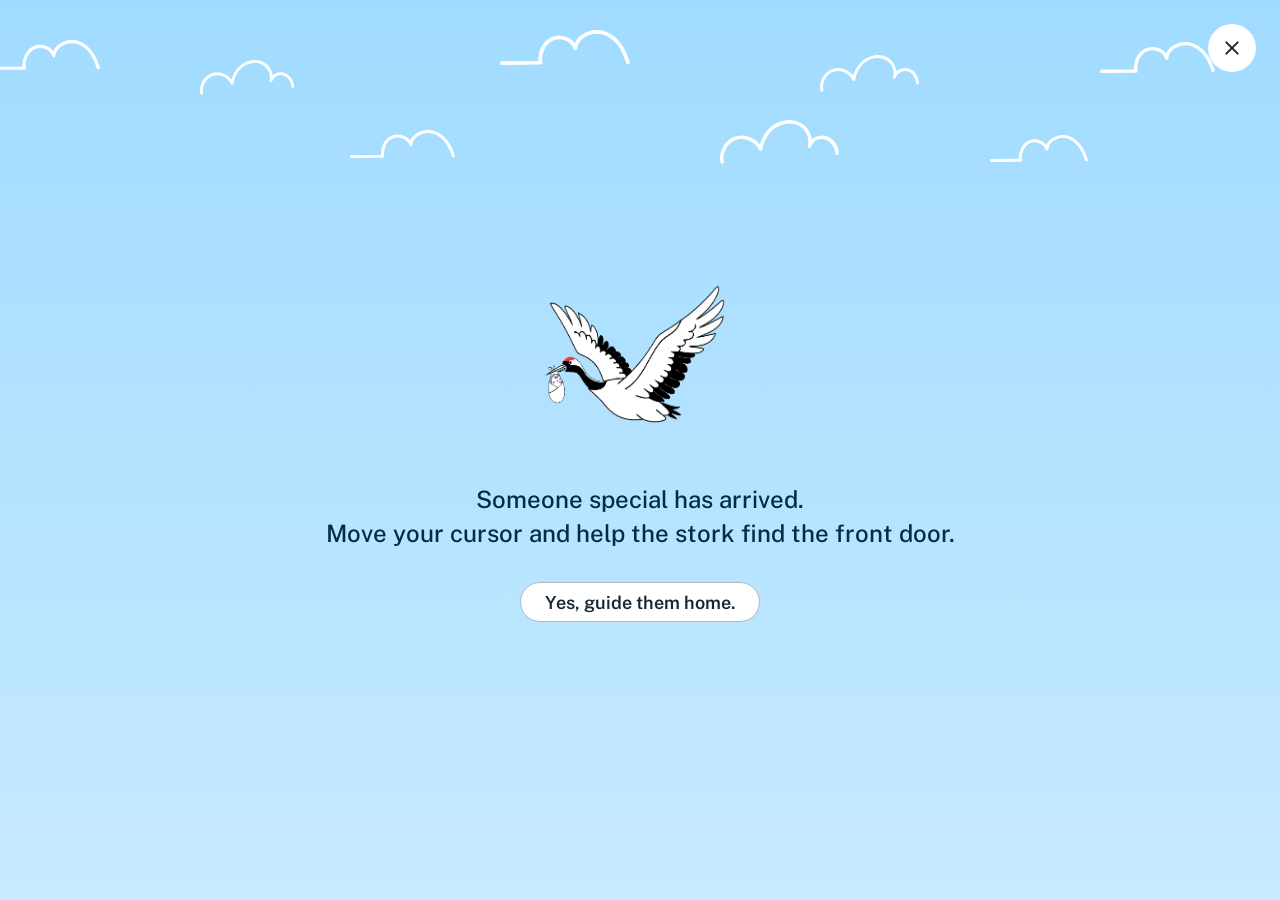
==== commit dfb972c0: "Replace delivery card with two-page flip sketchbook The stork delivery now opens a two-page open-boo" ====
--- a/index.html
+++ b/index.html
@@ -835,57 +835,115 @@
 	     Card is a child so the backdrop provides the page-level scroll. -->
 	<div class="delivery-backdrop" data-backdrop>
 
-	<!-- Delivery card — slides in from the bottom when the stork reaches the door
-	     (JS toggles .is-visible). Outer wrapper is a 10px decorative frame. -->
-	<!-- CMS: delivery card -->
-	<div class="delivery-card" data-card aria-live="polite" aria-label="Welcome letter">
-		<div class="delivery-card__inner">
-
-			<!-- CMS: delivery card image -->
-			<img class="delivery-card__image" src="assets/img/baby_img.jpg" alt="" aria-hidden="true" />
-
-			<div class="delivery-card__content">
-
-				<!-- CMS: delivery card greeting -->
-				<p class="delivery-card__greeting">Dear Valerie,<br>
-				Congratulation on your little bundle of joy.<br>
-				Here are some tips to ease and support your transition back to work.</p>
-
-				<!-- CMS: delivery card CTA sections -->
-				<div class="delivery-card__section">
-					<p class="delivery-card__section-title">Bonding with your infant</p>
-					<div class="delivery-card__links">
-						<a class="delivery-card__btn" href="#" target="_blank" rel="noopener">Apply for maternity leave</a>
-						<a class="delivery-card__btn" href="#" target="_blank" rel="noopener">Enhanced childcare leave</a>
+	<!-- CMS: welcome sketchbook -->
+	<!-- Two-page flip book — replaces the old delivery card. Opens when the stork
+	     reaches the door (JS toggles .is-visible). One leaf flips at a time: a
+	     leaf's FRONT is the right page, its BACK is the left page once it turns.
+	     Leaves are listed spine-order 1→4; JS drives the 3D rotateY page-turn. -->
+	<div class="sketchbook" data-sketchbook role="group" aria-label="Welcome letter">
+
+		<div class="sketchbook__book" data-sketchbook-book>
+
+			<!-- Leaf 1 — Cover (right) / Greeting (left after flip) -->
+			<div class="leaf" data-leaf="1">
+				<div class="leaf__face leaf__face--front">
+					<!-- CMS: sketchbook cover -->
+					<div class="page page--cover">
+						<img class="page__cover-image" src="assets/img/baby_img.jpg" alt="" aria-hidden="true" />
+						<p class="page__cover-title">Welcome, Baby</p>
+						<p class="page__cover-name">for Valerie</p>
 					</div>
 				</div>
-
-				<div class="delivery-card__section">
-					<p class="delivery-card__section-title">Medical insurance coverage</p>
-					<div class="delivery-card__links">
-						<a class="delivery-card__btn" href="#" target="_blank" rel="noopener">Newborn medical enrolment</a>
+				<div class="leaf__face leaf__face--back">
+					<!-- CMS: sketchbook greeting -->
+					<div class="page">
+						<p class="page__greeting">Dear Valerie,<br>
+						Congratulation on your little bundle of joy.<br>
+						Here are some tips to ease and support your transition back to work.</p>
+						<span class="page__number">1</span>
 					</div>
 				</div>
-
-				<div class="delivery-card__section">
-					<p class="delivery-card__section-title">Pregnancy / newborn-related claims</p>
-					<div class="delivery-card__links">
-						<a class="delivery-card__btn" href="#" target="_blank" rel="noopener">Submit baby bonus</a>
-						<a class="delivery-card__btn" href="#" target="_blank" rel="noopener">Submit iflex</a>
+			</div>
+
+			<!-- Leaf 2 — Bonding (right) / Medical insurance (left) -->
+			<div class="leaf" data-leaf="2">
+				<div class="leaf__face leaf__face--front">
+					<!-- CMS: sketchbook section — bonding -->
+					<div class="page">
+						<p class="page__title">Bonding with your infant</p>
+						<div class="page__links">
+							<a class="page__link" href="#" target="_blank" rel="noopener">Apply for maternity leave</a>
+							<a class="page__link" href="#" target="_blank" rel="noopener">Enhanced childcare leave</a>
+						</div>
+						<span class="page__number">2</span>
 					</div>
 				</div>
-
-				<div class="delivery-card__section">
-					<p class="delivery-card__section-title">Other useful information</p>
-					<div class="delivery-card__links">
-						<a class="delivery-card__btn" href="#" target="_blank" rel="noopener">Nursing room</a>
-						<a class="delivery-card__btn" href="#" target="_blank" rel="noopener">Family deals</a>
-						<a class="delivery-card__btn" href="#" target="_blank" rel="noopener">Contact iOK</a>
+				<div class="leaf__face leaf__face--back">
+					<!-- CMS: sketchbook section — medical insurance -->
+					<div class="page">
+						<p class="page__title">Medical insurance coverage</p>
+						<div class="page__links">
+							<a class="page__link" href="#" target="_blank" rel="noopener">Newborn medical enrolment</a>
+						</div>
+						<span class="page__number">3</span>
 					</div>
 				</div>
-
 			</div>
+
+			<!-- Leaf 3 — Claims (right) / Other information (left) -->
+			<div class="leaf" data-leaf="3">
+				<div class="leaf__face leaf__face--front">
+					<!-- CMS: sketchbook section — claims -->
+					<div class="page">
+						<p class="page__title">Pregnancy / newborn-related claims</p>
+						<div class="page__links">
+							<a class="page__link" href="#" target="_blank" rel="noopener">Submit baby bonus</a>
+							<a class="page__link" href="#" target="_blank" rel="noopener">Submit iflex</a>
+						</div>
+						<span class="page__number">4</span>
+					</div>
+				</div>
+				<div class="leaf__face leaf__face--back">
+					<!-- CMS: sketchbook section — other information -->
+					<div class="page">
+						<p class="page__title">Other useful information</p>
+						<div class="page__links">
+							<a class="page__link" href="#" target="_blank" rel="noopener">Nursing room</a>
+							<a class="page__link" href="#" target="_blank" rel="noopener">Family deals</a>
+							<a class="page__link" href="#" target="_blank" rel="noopener">Contact iOK</a>
+						</div>
+						<span class="page__number">5</span>
+					</div>
+				</div>
+			</div>
+
+			<!-- Leaf 4 — Closing note (right) / Back cover (left) -->
+			<div class="leaf" data-leaf="4">
+				<div class="leaf__face leaf__face--front">
+					<!-- CMS: sketchbook closing note -->
+					<div class="page page--closing">
+						<p class="page__closing">With love,<br>DBS</p>
+					</div>
+				</div>
+				<div class="leaf__face leaf__face--back">
+					<div class="page page--cover page--back-cover" aria-hidden="true"></div>
+				</div>
+			</div>
+
 		</div>
+
+		<!-- Invisible mouse click-zones over the book (left third = prev, right = next).
+		     Keyboard / assistive-tech users use the labelled arrows below instead. -->
+		<div class="sketchbook__zone sketchbook__zone--prev" data-sketchbook-prev aria-hidden="true"></div>
+		<div class="sketchbook__zone sketchbook__zone--next" data-sketchbook-next aria-hidden="true"></div>
+
+		<!-- Page navigation — arrows flank the book; caption announces progress -->
+		<div class="sketchbook__nav">
+			<button class="sketchbook__arrow sketchbook__arrow--prev" type="button" data-sketchbook-prev aria-label="Previous page"></button>
+			<p class="sketchbook__caption" data-sketchbook-caption aria-live="polite">Cover</p>
+			<button class="sketchbook__arrow sketchbook__arrow--next" type="button" data-sketchbook-next aria-label="Next page"></button>
+		</div>
+
 	</div>
 
 	</div><!-- /delivery-backdrop -->
--- a/assets/css/tokens.css
+++ b/assets/css/tokens.css
@@ -87,4 +87,28 @@
 	   At any scale: door stays centred, ground stays pinned to screen bottom. */
 	--door-origin-x:         683px;
 	--door-origin-y:         768px;
+
+	/* ─── Sketchbook ──────────────────────────────────────────────────────────
+	   Two-page open-book that replaces the delivery card. It opens over the same
+	   blurred --delivery backdrop when the stork reaches the door. Desktop only.
+	   Each leaf is one sheet (front = right page, back = left page); one leaf
+	   flips at a time via a 3D rotateY around the spine. */
+
+	/* Page + book geometry. Book width = 2 × page width (left + right page). */
+	--sketchbook-page-w:       380px;
+	--sketchbook-page-h:       520px;
+	--sketchbook-perspective:  2400px;  /* 3D depth of the flip — larger = flatter */
+
+	/* Flip timing. ease-in-out so the page accelerates off the spine and settles. */
+	--sketchbook-flip-duration: 700ms;
+	--sketchbook-flip-ease:     cubic-bezier(0.645, 0.045, 0.355, 1);
+
+	/* Colours — paper-cream pages, pink cover echoing the delivery-card frame. */
+	--sketchbook-page-bg:      #fffdf7;  /* warm paper */
+	--sketchbook-page-edge:    #ece7db;  /* page border / stacked-edge line */
+	--sketchbook-cover-bg:     #fff2f2;  /* cover face — matches card frame pink */
+	--sketchbook-cover-accent: #ff8080;  /* cover inner rule — matches card accent */
+	--sketchbook-spine-shadow: rgba(23, 39, 51, 0.18); /* gradient toward the spine */
+	--sketchbook-page-pad:     28px;     /* inner padding on each page */
+	--sketchbook-zone-w:       44px;     /* width of the edge click-zones (page turn) */
 }
--- a/assets/css/styles.css
+++ b/assets/css/styles.css
@@ -166,8 +166,8 @@
 }
 
 @keyframes sparkle-fade {
-	0%   { transform: scale(1)   rotate(0deg);  opacity: 1; filter: blur(0px);   }
-	100% { transform: scale(1.25) rotate(45deg); opacity: 0; filter: blur(4px);   }
+	0%   { transform: scale(1)    rotate(0deg);  opacity: 1; filter: blur(0px); }
+	100% { transform: scale(1.25) rotate(45deg); opacity: 0; filter: blur(4px); color: #ffffff; }
 }
 
 
@@ -359,83 +359,132 @@
 	pointer-events: auto;
 }
 
-/* ─── Delivery card ──────────────────────────────────────────────────────── */
-/* Slides in from below the viewport when the stork delivers; stops with its   */
-/* top edge 80px from the top of the screen. Outer element is a 10px frame;     */
-/* the inner container holds the image + content. Scrolls if taller than the    */
-/* viewport.                                                                    */
-.delivery-card {
-	transform: translateY(calc(100vh + 100%));
-	transition: transform 1.4s cubic-bezier(0.16, 1, 0.3, 1);
-	width: 640px;
-	max-width: calc(100vw - 32px);
-	background: #ffffff;
-	border: 10px solid #fff2f2;   /* decorative frame — swap for DLS token at handoff */
-	border-radius: 0;
+/* ─── Sketchbook ─────────────────────────────────────────────────────────── */
+/* Two-page flip book shown over the delivery backdrop. It becomes visible when  */
+/* the backdrop fades in — no separate reveal transform. This block is the STATIC */
+/* layout + page styling; the animated page-turn (transition + z-index) is added  */
+/* under "Sketchbook — page flip" below and driven by app.js.                     */
+
+.sketchbook {
+	position: relative;          /* anchor for the absolute edge click-zones */
+	align-self: center;          /* centre vertically in the flex backdrop */
+	display: flex;
+	flex-direction: column;
+	align-items: center;
+	gap: 20px;
 	flex-shrink: 0;
 }
 
-.delivery-card.is-visible {
-	transform: translateY(0);
-}
-
-.delivery-card__inner {
-	border: 1px solid #ff8080;
-}
-
-/* Image — full width of the card, natural aspect ratio */
-.delivery-card__image {
-	display: block;
+/* Book — two pages wide; provides the 3D perspective for the flipping leaves. */
+.sketchbook__book {
+	position: relative;
+	width: calc(var(--sketchbook-page-w) * 2);
+	height: var(--sketchbook-page-h);
+	perspective: var(--sketchbook-perspective);
+}
+
+/* A leaf is one sheet, positioned over the RIGHT half of the book; its spine is
+   the book centre (the leaf's own left edge). Flipping rotates it left onto the
+   other half. z-index defaults keep the cover (leaf 1) on top when the book is
+   closed; app.js re-assigns z-index during flips so pages stack correctly. */
+.leaf {
+	position: absolute;
+	top: 0;
+	left: 50%;
+	width: var(--sketchbook-page-w);
+	height: 100%;
+	transform-origin: left center;
+	transform-style: preserve-3d;
+	/* Page-turn animation. Toggling .is-flipped animates rotateY 0 → -180°.
+	   z-index (which leaf sits on top mid-turn) is managed by app.js. */
+	transition: transform var(--sketchbook-flip-duration) var(--sketchbook-flip-ease);
+}
+
+/* Instant open: app.js adds .is-instant while it turns the book to the first
+   spread, so the opening flip applies with no animation. Removed the same frame. */
+.sketchbook__book.is-instant .leaf {
+	transition: none;
+}
+
+.leaf[data-leaf="1"] { z-index: 40; }
+.leaf[data-leaf="2"] { z-index: 30; }
+.leaf[data-leaf="3"] { z-index: 20; }
+.leaf[data-leaf="4"] { z-index: 10; }
+
+/* Flipped end-state. The animated transition between states is added under
+   "Sketchbook — page flip" so this static block can be verified on its own. */
+.leaf.is-flipped {
+	transform: rotateY(-180deg);
+}
+
+/* Each leaf has two faces sharing the same box; the back is pre-rotated 180° so
+   it reads correctly once the leaf turns. backface-visibility hides the reverse. */
+.leaf__face {
+	position: absolute;
+	inset: 0;
+	overflow: hidden;
+	backface-visibility: hidden;
+	background: var(--sketchbook-page-bg);
+	border: 1px solid var(--sketchbook-page-edge);
+	box-shadow: 0 6px 18px rgba(23, 39, 51, 0.12);
+}
+
+.leaf__face--back {
+	transform: rotateY(180deg);
+}
+
+/* Soft shading toward the spine to fake page curvature. The spine is the left
+   edge of a front face and the right edge of a (rotated) back face. */
+.leaf__face::after {
+	content: '';
+	position: absolute;
+	inset: 0;
+	pointer-events: none;
+}
+.leaf__face--front::after {
+	background: linear-gradient(to right, var(--sketchbook-spine-shadow), transparent 14%);
+}
+.leaf__face--back::after {
+	background: linear-gradient(to left, var(--sketchbook-spine-shadow), transparent 14%);
+}
+
+/* ── Page content ── */
+.page {
+	position: relative;
 	width: 100%;
-	height: auto;
-}
-
-/* Content wrapper */
-.delivery-card__content {
-	padding: 24px;
+	height: 100%;
+	padding: var(--sketchbook-page-pad);
 	display: flex;
 	flex-direction: column;
-}
-
-.delivery-card__greeting {
-	font-size: var(--font-size-sm);
+	gap: 16px;
+}
+
+.page__title {
+	font-size: var(--font-size-lg);
+	font-weight: 700;
 	color: #172733;
 	line-height: var(--line-height-snug);
-	margin: 0 0 16px;
-}
-
-/* CTA section */
-.delivery-card__section {
+	margin: 0;
+}
+
+.page__greeting {
+	font-size: var(--font-size-md);
+	color: #172733;
+	line-height: var(--line-height-normal);
+	margin: 0;
+}
+
+.page__links {
 	display: flex;
 	flex-direction: column;
-	gap: 8px;
-	padding: 16px 0;
-	border-top: 1px solid var(--color-border);
-}
-
-.delivery-card__section-title {
-	font-size: var(--font-size-sm);
-	font-weight: 600;
-	color: #172733;
-	margin: 0;
-	line-height: var(--line-height-snug);
-}
-
-.delivery-card__links {
-	display: flex;
-	flex-wrap: wrap;
-	gap: 8px;
-}
-
-.delivery-card__btn {
-	display: flex;
-	min-height: 32px;
-	max-height: 33px;
-	padding: 8px 12px;
-	justify-content: center;
-	align-items: center;
-	gap: 8px;
-	align-self: stretch;
+	gap: 10px;
+}
+
+.page__link {
+	display: flex;
+	min-height: 40px;
+	padding: 8px 14px;
+	align-items: center;
 	border-radius: var(--semantic-border_radius-action);
 	border: 1px solid var(--semantic-color-border);
 	font-size: var(--font-size-sm);
@@ -445,9 +494,123 @@
 	transition: background 0.15s, color 0.15s;
 }
 
-.delivery-card__btn:hover {
+.page__link:hover {
 	background: #172733;
 	color: #ffffff;
+}
+
+.page__number {
+	position: absolute;
+	bottom: 14px;
+	right: 18px;
+	font-size: var(--font-size-xs);
+	color: var(--color-text-muted);
+}
+
+/* ── Cover / closing / back cover ── */
+.page--cover {
+	background: var(--sketchbook-cover-bg);
+	align-items: center;
+	justify-content: center;
+	text-align: center;
+	gap: 18px;
+	border: 6px solid #ffffff;
+	outline: 1px solid var(--sketchbook-cover-accent);
+	outline-offset: -10px;
+}
+
+.page__cover-image {
+	width: 150px;
+	height: 150px;
+	object-fit: cover;
+	border-radius: 50%;
+	border: 4px solid #ffffff;
+}
+
+.page__cover-title {
+	font-size: var(--font-size-2xl);
+	font-weight: 700;
+	color: #172733;
+	margin: 0;
+}
+
+.page__cover-name {
+	font-size: var(--font-size-md);
+	font-style: italic;
+	color: var(--color-text-muted);
+	margin: 0;
+}
+
+.page--closing {
+	align-items: center;
+	justify-content: center;
+	text-align: center;
+}
+
+.page__closing {
+	font-size: var(--font-size-xl);
+	font-style: italic;
+	color: #172733;
+	margin: 0;
+}
+
+.page--back-cover {
+	background: var(--sketchbook-cover-bg);
+}
+
+/* ── Navigation: edge click-zones + arrow buttons ── */
+/* Click-zones are thin strips over the OUTER edge of each page (grab-the-edge
+   metaphor) so the page links underneath stay clickable. */
+.sketchbook__zone {
+	position: absolute;
+	top: 0;
+	height: var(--sketchbook-page-h);
+	width: var(--sketchbook-zone-w);
+	z-index: 60;
+	cursor: pointer;
+}
+.sketchbook__zone--prev { left: 0; }
+.sketchbook__zone--next { right: 0; }
+
+.sketchbook__nav {
+	display: flex;
+	align-items: center;
+	gap: 20px;
+}
+
+.sketchbook__arrow {
+	position: relative;
+	width: 44px;
+	height: 44px;
+	border-radius: 50%;
+	border: 1px solid var(--semantic-color-border);
+	background: #ffffff;
+	cursor: pointer;
+	transition: background 0.15s;
+}
+.sketchbook__arrow:hover { background: #f0f0f0; }
+.sketchbook__arrow:disabled { opacity: 0.4; cursor: default; }
+
+/* Chevron drawn from a rotated corner border. */
+.sketchbook__arrow::before {
+	content: '';
+	position: absolute;
+	top: 50%;
+	left: 50%;
+	width: 10px;
+	height: 10px;
+	border-top: 2px solid #172733;
+	border-right: 2px solid #172733;
+}
+.sketchbook__arrow--prev::before { transform: translate(-30%, -50%) rotate(-135deg); }
+.sketchbook__arrow--next::before { transform: translate(-70%, -50%) rotate(45deg); }
+
+.sketchbook__caption {
+	min-width: 140px;
+	text-align: center;
+	font-size: var(--font-size-sm);
+	color: #172733;
+	margin: 0;
 }
 
 /* ─── Close button ───────────────────────────────────────────────────────── */
@@ -500,4 +663,8 @@
 	#indicator {
 		animation: none;
 	}
-}
+	/* Sketchbook: turn pages instantly — no 3D sweep. Nav still works. */
+	.leaf {
+		transition: none;
+	}
+}
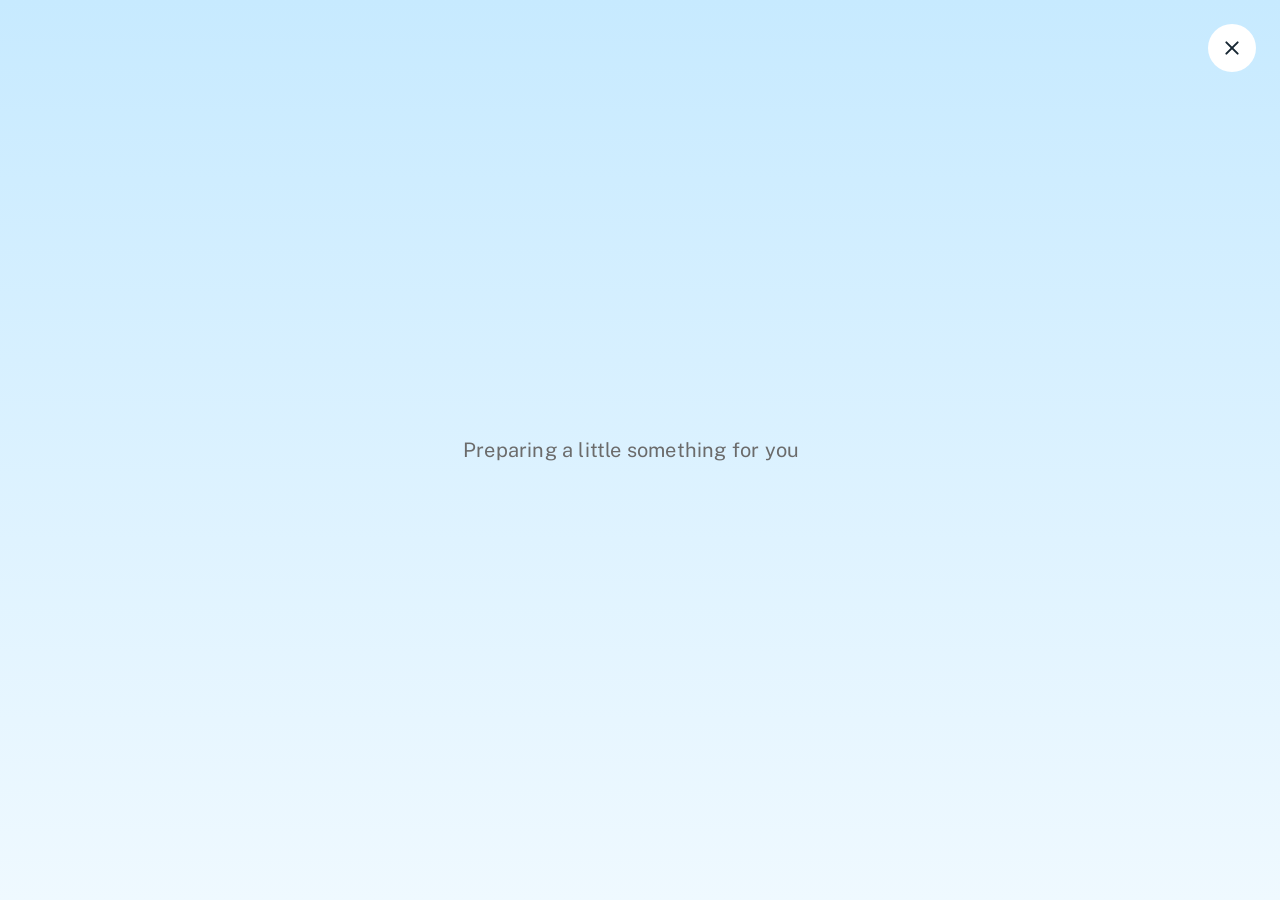
==== commit 9adf544f: "Replace sketchbook flip with fanned-deck book, add flip variations Reworks the delivery flip book fr" ====
--- a/index.html
+++ b/index.html
@@ -836,113 +836,72 @@
 	<div class="delivery-backdrop" data-backdrop>
 
 	<!-- CMS: welcome sketchbook -->
-	<!-- Two-page flip book — replaces the old delivery card. Opens when the stork
-	     reaches the door (JS toggles .is-visible). One leaf flips at a time: a
-	     leaf's FRONT is the right page, its BACK is the left page once it turns.
-	     Leaves are listed spine-order 1→4; JS drives the 3D rotateY page-turn. -->
+	<!-- Fanned-deck flip book — replaces the old delivery card. Opens when the stork
+	     reaches the door (JS toggles .is-visible). card-open is the left base page,
+	     card-end the right base; three leaves (front = right page / back = left page)
+	     flip one at a time — upcoming pages fan out on the right, read pages pile into
+	     left-side slivers, every turned page landing flush at the spine. Pages read in
+	     order: open → 1 → 2 → … → 6 → end. Positions come from the app.js SCENES table. -->
 	<div class="sketchbook" data-sketchbook role="group" aria-label="Welcome letter">
 
 		<div class="sketchbook__book" data-sketchbook-book>
 
-			<!-- Leaf 1 — Cover (right) / Greeting (left after flip) -->
-			<div class="leaf" data-leaf="1">
+			<!-- White paper behind every card — masks the spine gap during a flip. -->
+			<div class="sketchbook__paper" aria-hidden="true"></div>
+
+			<!-- Left base page (never flips) — card open. -->
+			<div class="page page--open" data-card="open">
+				<img class="page-img page-img--left" src="assets/img/card-open.png" alt="Congratulations on the arrival of your little bundle of joy.">
+			</div>
+
+			<!-- Leaf A — card 1 (front / right page) / card 2 (back / left page). -->
+			<div class="leaf leaf--a" data-leaf="a">
 				<div class="leaf__face leaf__face--front">
-					<!-- CMS: sketchbook cover -->
-					<div class="page page--cover">
-						<img class="page__cover-image" src="assets/img/baby_img.jpg" alt="" aria-hidden="true" />
-						<p class="page__cover-title">Welcome, Baby</p>
-						<p class="page__cover-name">for Valerie</p>
-					</div>
+					<img class="page-img page-img--right" src="assets/img/card-1.png" alt="More time with your little one: maternity, shared parental and enhanced childcare leave.">
 				</div>
 				<div class="leaf__face leaf__face--back">
-					<!-- CMS: sketchbook greeting -->
-					<div class="page">
-						<p class="page__greeting">Dear Valerie,<br>
-						Congratulation on your little bundle of joy.<br>
-						Here are some tips to ease and support your transition back to work.</p>
-						<span class="page__number">1</span>
-					</div>
+					<img class="page-img page-img--left" src="assets/img/card-2.png" alt="Medical protection for your newborn: core medical plan for eligible dependents.">
 				</div>
 			</div>
 
-			<!-- Leaf 2 — Bonding (right) / Medical insurance (left) -->
-			<div class="leaf" data-leaf="2">
+			<!-- Leaf B — card 3 (front) / card 4 (back). -->
+			<div class="leaf leaf--b" data-leaf="b">
 				<div class="leaf__face leaf__face--front">
-					<!-- CMS: sketchbook section — bonding -->
-					<div class="page">
-						<p class="page__title">Bonding with your infant</p>
-						<div class="page__links">
-							<a class="page__link" href="#" target="_blank" rel="noopener">Apply for maternity leave</a>
-							<a class="page__link" href="#" target="_blank" rel="noopener">Enhanced childcare leave</a>
-						</div>
-						<span class="page__number">2</span>
-					</div>
+					<img class="page-img page-img--right" src="assets/img/card-3.png" alt="Pregnancy and newborn related claims: S$5,000 reimbursement per newborn.">
 				</div>
 				<div class="leaf__face leaf__face--back">
-					<!-- CMS: sketchbook section — medical insurance -->
-					<div class="page">
-						<p class="page__title">Medical insurance coverage</p>
-						<div class="page__links">
-							<a class="page__link" href="#" target="_blank" rel="noopener">Newborn medical enrolment</a>
-						</div>
-						<span class="page__number">3</span>
-					</div>
+					<img class="page-img page-img--left" src="assets/img/card-4.png" alt="Returning to office: get access to the nursing room.">
 				</div>
 			</div>
 
-			<!-- Leaf 3 — Claims (right) / Other information (left) -->
-			<div class="leaf" data-leaf="3">
+			<!-- Leaf C — card 5 (front) / card 6 (back). -->
+			<div class="leaf leaf--c" data-leaf="c">
 				<div class="leaf__face leaf__face--front">
-					<!-- CMS: sketchbook section — claims -->
-					<div class="page">
-						<p class="page__title">Pregnancy / newborn-related claims</p>
-						<div class="page__links">
-							<a class="page__link" href="#" target="_blank" rel="noopener">Submit baby bonus</a>
-							<a class="page__link" href="#" target="_blank" rel="noopener">Submit iflex</a>
-						</div>
-						<span class="page__number">4</span>
-					</div>
+					<img class="page-img page-img--right" src="assets/img/card-5.png" alt="Discover other benefits: flexible work arrangements, staff deals and more.">
 				</div>
 				<div class="leaf__face leaf__face--back">
-					<!-- CMS: sketchbook section — other information -->
-					<div class="page">
-						<p class="page__title">Other useful information</p>
-						<div class="page__links">
-							<a class="page__link" href="#" target="_blank" rel="noopener">Nursing room</a>
-							<a class="page__link" href="#" target="_blank" rel="noopener">Family deals</a>
-							<a class="page__link" href="#" target="_blank" rel="noopener">Contact iOK</a>
-						</div>
-						<span class="page__number">5</span>
-					</div>
+					<img class="page-img page-img--left" src="assets/img/card-6.png" alt="Be cared for and supported.">
 				</div>
 			</div>
 
-			<!-- Leaf 4 — Closing note (right) / Back cover (left) -->
-			<div class="leaf" data-leaf="4">
-				<div class="leaf__face leaf__face--front">
-					<!-- CMS: sketchbook closing note -->
-					<div class="page page--closing">
-						<p class="page__closing">With love,<br>DBS</p>
-					</div>
-				</div>
-				<div class="leaf__face leaf__face--back">
-					<div class="page page--cover page--back-cover" aria-hidden="true"></div>
-				</div>
+			<!-- Right base page (never flips) — card end. -->
+			<div class="page page--end" data-card="end">
+				<img class="page-img page-img--right" src="assets/img/card-end.png" alt="Closing page: do you want to see more such experiences?">
 			</div>
 
 		</div>
 
-		<!-- Invisible mouse click-zones over the book (left third = prev, right = next).
-		     Keyboard / assistive-tech users use the labelled arrows below instead. -->
+		<!-- Edge click-zones over the book (mouse): the outer strip of each page turns it.
+		     Keyboard / assistive-tech users use the labelled arrows instead. -->
 		<div class="sketchbook__zone sketchbook__zone--prev" data-sketchbook-prev aria-hidden="true"></div>
 		<div class="sketchbook__zone sketchbook__zone--next" data-sketchbook-next aria-hidden="true"></div>
 
-		<!-- Page navigation — arrows flank the book; caption announces progress -->
-		<div class="sketchbook__nav">
-			<button class="sketchbook__arrow sketchbook__arrow--prev" type="button" data-sketchbook-prev aria-label="Previous page"></button>
-			<p class="sketchbook__caption" data-sketchbook-caption aria-live="polite">Cover</p>
-			<button class="sketchbook__arrow sketchbook__arrow--next" type="button" data-sketchbook-next aria-label="Next page"></button>
-		</div>
+		<!-- Navigation arrows — flank the book, vertically centred -->
+		<button class="sketchbook__arrow sketchbook__arrow--prev" type="button" data-sketchbook-prev aria-label="Previous spread"></button>
+		<button class="sketchbook__arrow sketchbook__arrow--next" type="button" data-sketchbook-next aria-label="Next spread"></button>
+
+		<!-- Current-spread announcement for screen readers (visually hidden) -->
+		<p class="sketchbook__caption sr-only" data-sketchbook-caption aria-live="polite"></p>
 
 	</div>
 
--- a/assets/css/tokens.css
+++ b/assets/css/tokens.css
@@ -88,27 +88,36 @@
 	--door-origin-x:         683px;
 	--door-origin-y:         768px;
 
-	/* ─── Sketchbook ──────────────────────────────────────────────────────────
-	   Two-page open-book that replaces the delivery card. It opens over the same
-	   blurred --delivery backdrop when the stork reaches the door. Desktop only.
-	   Each leaf is one sheet (front = right page, back = left page); one leaf
-	   flips at a time via a 3D rotateY around the spine. */
+	/* ─── Sketchbook — fanned-deck flip book ──────────────────────────────────
+	   Two-page open book that replaces the delivery card, opening over the blurred
+	   --delivery backdrop when the stork reaches the door. Desktop only. Structure:
+	   card-open (left base) + 3 flipping leaves (front = right page / back = left
+	   page) + card-end (right base), fanned so upcoming pages step out on the right
+	   and read pages pile into left-side slivers; every turned page lands flush at
+	   the spine (x = page-w). Positions live in the app.js SCENES table. */
 
-	/* Page + book geometry. Book width = 2 × page width (left + right page). */
-	--sketchbook-page-w:       380px;
-	--sketchbook-page-h:       520px;
-	--sketchbook-perspective:  2400px;  /* 3D depth of the flip — larger = flatter */
+	/* Page geometry. Slot-0 page = native card art size (320×400); a 1.25 height
+	   ratio (derived in JS) keeps narrower fan pages proportionally shorter. */
+	--sketchbook-page-w:        320px;
+	--sketchbook-page-h:        400px;
+	--sketchbook-radius:        16px;    /* rounded OUTER corners of each page */
+	--sketchbook-perspective:   1200px;  /* 3D depth of the flip — smaller = deeper turn */
 
-	/* Flip timing. ease-in-out so the page accelerates off the spine and settles. */
+	/* Flip timing — one smooth transition per turn (width/left/height/transform). */
 	--sketchbook-flip-duration: 700ms;
 	--sketchbook-flip-ease:     cubic-bezier(0.645, 0.045, 0.355, 1);
 
-	/* Colours — paper-cream pages, pink cover echoing the delivery-card frame. */
-	--sketchbook-page-bg:      #fffdf7;  /* warm paper */
-	--sketchbook-page-edge:    #ece7db;  /* page border / stacked-edge line */
-	--sketchbook-cover-bg:     #fff2f2;  /* cover face — matches card frame pink */
-	--sketchbook-cover-accent: #ff8080;  /* cover inner rule — matches card accent */
-	--sketchbook-spine-shadow: rgba(23, 39, 51, 0.18); /* gradient toward the spine */
-	--sketchbook-page-pad:     28px;     /* inner padding on each page */
-	--sketchbook-zone-w:       44px;     /* width of the edge click-zones (page turn) */
+	/* Framing — white paper backdrop masks mid-flip spine gaps; soft even shadow. */
+	--sketchbook-paper-bg:      #ffffff;
+	--sketchbook-card-shadow:   rgba(0, 0, 0, 0.10);   /* #000 @ 10%, blur only, no offset */
+
+	/* Navigation — flanking arrows + edge click-zones. */
+	--sketchbook-zone-w:        44px;
+	--sketchbook-arrow-size:    48px;
+	--sketchbook-arrow-gap:     24px;
+
+	/* Spread's max visual extent across scenes (spine at page-w = 320); the arrows
+	   anchor to these so they stay put as the fan grows/shrinks. */
+	--sketchbook-content-left:  -12px;
+	--sketchbook-content-right: 652px;
 }
--- a/assets/css/styles.css
+++ b/assets/css/styles.css
@@ -359,23 +359,21 @@
 	pointer-events: auto;
 }
 
-/* ─── Sketchbook ─────────────────────────────────────────────────────────── */
-/* Two-page flip book shown over the delivery backdrop. It becomes visible when  */
-/* the backdrop fades in — no separate reveal transform. This block is the STATIC */
-/* layout + page styling; the animated page-turn (transition + z-index) is added  */
-/* under "Sketchbook — page flip" below and driven by app.js.                     */
+/* ─── Sketchbook — fanned-deck flip book ─────────────────────────────────── */
+/* Two-page open book shown over the delivery backdrop; visible once the backdrop */
+/* fades in. card-open + card-end are standalone base pages; three leaves flip     */
+/* (front = right page, back = left page). Each element's per-scene width/left/     */
+/* height/rotateY comes from the app.js SCENES table (inline styles); this block    */
+/* is the shared styling + transitions. Spine sits at x = --sketchbook-page-w.      */
 
 .sketchbook {
-	position: relative;          /* anchor for the absolute edge click-zones */
-	align-self: center;          /* centre vertically in the flex backdrop */
-	display: flex;
-	flex-direction: column;
-	align-items: center;
-	gap: 20px;
+	position: relative;                          /* coord context: arrows/zones anchor to book-x 0 */
+	align-self: center;                          /* centre vertically in the flex backdrop */
 	flex-shrink: 0;
-}
-
-/* Book — two pages wide; provides the 3D perspective for the flipping leaves. */
+	width: calc(var(--sketchbook-page-w) * 2);   /* 640 — its left edge is book-x 0, centre = spine */
+}
+
+/* Book — provides the 3D perspective for the flipping leaves. */
 .sketchbook__book {
 	position: relative;
 	width: calc(var(--sketchbook-page-w) * 2);
@@ -383,213 +381,106 @@
 	perspective: var(--sketchbook-perspective);
 }
 
-/* A leaf is one sheet, positioned over the RIGHT half of the book; its spine is
-   the book centre (the leaf's own left edge). Flipping rotates it left onto the
-   other half. z-index defaults keep the cover (leaf 1) on top when the book is
-   closed; app.js re-assigns z-index during flips so pages stack correctly. */
+/* White paper behind every card — spans the resting spread so a non-flush gap
+   mid-flip shows paper, not the blurred scene behind the backdrop. */
+.sketchbook__paper {
+	position: absolute;
+	top: 50%;
+	left: 0;
+	width: calc(var(--sketchbook-page-w) * 2);
+	height: var(--sketchbook-page-h);
+	transform: translateY(-50%);
+	background: var(--sketchbook-paper-bg);
+	border-radius: var(--sketchbook-radius);
+	z-index: 1;
+}
+
+/* Leaves + standalone pages share one model: explicit width + height (height =
+   width × 1.25, set inline), vertically centred; width/left/height/transform all
+   transition together for one smooth turn. Per-element values come from app.js. */
+.leaf,
+.page {
+	position: absolute;
+	top: 50%;
+	transform: translateY(-50%);
+	transition:
+		left      var(--sketchbook-flip-duration) var(--sketchbook-flip-ease),
+		width     var(--sketchbook-flip-duration) var(--sketchbook-flip-ease),
+		height    var(--sketchbook-flip-duration) var(--sketchbook-flip-ease),
+		transform var(--sketchbook-flip-duration) var(--sketchbook-flip-ease);
+}
+
+/* A leaf is one flipping sheet; spine = its own left edge (transform-origin:
+   left center). rotateY(-180deg) turns it onto the left half; backface-visibility
+   hides each face past the 90° crossover, so the back only shows once turned. */
 .leaf {
-	position: absolute;
-	top: 0;
-	left: 50%;
-	width: var(--sketchbook-page-w);
-	height: 100%;
+	transform-style: preserve-3d;
 	transform-origin: left center;
-	transform-style: preserve-3d;
-	/* Page-turn animation. Toggling .is-flipped animates rotateY 0 → -180°.
-	   z-index (which leaf sits on top mid-turn) is managed by app.js. */
-	transition: transform var(--sketchbook-flip-duration) var(--sketchbook-flip-ease);
-}
-
-/* Instant open: app.js adds .is-instant while it turns the book to the first
-   spread, so the opening flip applies with no animation. Removed the same frame. */
-.sketchbook__book.is-instant .leaf {
-	transition: none;
-}
-
-.leaf[data-leaf="1"] { z-index: 40; }
-.leaf[data-leaf="2"] { z-index: 30; }
-.leaf[data-leaf="3"] { z-index: 20; }
-.leaf[data-leaf="4"] { z-index: 10; }
-
-/* Flipped end-state. The animated transition between states is added under
-   "Sketchbook — page flip" so this static block can be verified on its own. */
-.leaf.is-flipped {
-	transform: rotateY(-180deg);
-}
-
-/* Each leaf has two faces sharing the same box; the back is pre-rotated 180° so
-   it reads correctly once the leaf turns. backface-visibility hides the reverse. */
+}
 .leaf__face {
 	position: absolute;
 	inset: 0;
 	overflow: hidden;
 	backface-visibility: hidden;
-	background: var(--sketchbook-page-bg);
-	border: 1px solid var(--sketchbook-page-edge);
-	box-shadow: 0 6px 18px rgba(23, 39, 51, 0.12);
-}
-
-.leaf__face--back {
-	transform: rotateY(180deg);
-}
-
-/* Soft shading toward the spine to fake page curvature. The spine is the left
-   edge of a front face and the right edge of a (rotated) back face. */
-.leaf__face::after {
-	content: '';
-	position: absolute;
-	inset: 0;
-	pointer-events: none;
-}
-.leaf__face--front::after {
-	background: linear-gradient(to right, var(--sketchbook-spine-shadow), transparent 14%);
-}
-.leaf__face--back::after {
-	background: linear-gradient(to left, var(--sketchbook-spine-shadow), transparent 14%);
-}
-
-/* ── Page content ── */
-.page {
-	position: relative;
+}
+/* Back face pre-rotated 180° so it reads upright once the leaf turns. */
+.leaf__face--back { transform: rotateY(180deg); }
+
+/* Instant open: app.js adds .is-instant so the opening layout applies with no
+   animation (removed the same frame). */
+.sketchbook__book.is-instant .leaf,
+.sketchbook__book.is-instant .page {
+	transition: none;
+}
+
+/* ── Page content: each face/page is a full-bleed card image ── */
+/* Card PNGs are 320×400; the box keeps that 1.25 ratio (height set inline), so
+   cover fills with no crop. Outer corners rounded per side; soft even shadow. */
+.page-img {
 	width: 100%;
 	height: 100%;
-	padding: var(--sketchbook-page-pad);
-	display: flex;
-	flex-direction: column;
-	gap: 16px;
-}
-
-.page__title {
-	font-size: var(--font-size-lg);
-	font-weight: 700;
-	color: #172733;
-	line-height: var(--line-height-snug);
-	margin: 0;
-}
-
-.page__greeting {
-	font-size: var(--font-size-md);
-	color: #172733;
-	line-height: var(--line-height-normal);
-	margin: 0;
-}
-
-.page__links {
-	display: flex;
-	flex-direction: column;
-	gap: 10px;
-}
-
-.page__link {
-	display: flex;
-	min-height: 40px;
-	padding: 8px 14px;
-	align-items: center;
-	border-radius: var(--semantic-border_radius-action);
-	border: 1px solid var(--semantic-color-border);
-	font-size: var(--font-size-sm);
-	font-weight: 500;
-	color: #172733;
-	text-decoration: none;
-	transition: background 0.15s, color 0.15s;
-}
-
-.page__link:hover {
-	background: #172733;
-	color: #ffffff;
-}
-
-.page__number {
-	position: absolute;
-	bottom: 14px;
-	right: 18px;
-	font-size: var(--font-size-xs);
-	color: var(--color-text-muted);
-}
-
-/* ── Cover / closing / back cover ── */
-.page--cover {
-	background: var(--sketchbook-cover-bg);
-	align-items: center;
-	justify-content: center;
-	text-align: center;
-	gap: 18px;
-	border: 6px solid #ffffff;
-	outline: 1px solid var(--sketchbook-cover-accent);
-	outline-offset: -10px;
-}
-
-.page__cover-image {
-	width: 150px;
-	height: 150px;
 	object-fit: cover;
-	border-radius: 50%;
-	border: 4px solid #ffffff;
-}
-
-.page__cover-title {
-	font-size: var(--font-size-2xl);
-	font-weight: 700;
-	color: #172733;
-	margin: 0;
-}
-
-.page__cover-name {
-	font-size: var(--font-size-md);
-	font-style: italic;
-	color: var(--color-text-muted);
-	margin: 0;
-}
-
-.page--closing {
-	align-items: center;
-	justify-content: center;
-	text-align: center;
-}
-
-.page__closing {
-	font-size: var(--font-size-xl);
-	font-style: italic;
-	color: #172733;
-	margin: 0;
-}
-
-.page--back-cover {
-	background: var(--sketchbook-cover-bg);
-}
+	display: block;
+	box-shadow: 0 0 4px var(--sketchbook-card-shadow);
+}
+.page-img--right { border-radius: 0 var(--sketchbook-radius) var(--sketchbook-radius) 0; }
+.page-img--left  { border-radius: var(--sketchbook-radius) 0 0 var(--sketchbook-radius); }
 
 /* ── Navigation: edge click-zones + arrow buttons ── */
 /* Click-zones are thin strips over the OUTER edge of each page (grab-the-edge
-   metaphor) so the page links underneath stay clickable. */
+   metaphor). prev sits over the left page's outer edge, next over the right. */
 .sketchbook__zone {
 	position: absolute;
-	top: 0;
+	top: 50%;
+	transform: translateY(-50%);
 	height: var(--sketchbook-page-h);
 	width: var(--sketchbook-zone-w);
 	z-index: 60;
 	cursor: pointer;
 }
 .sketchbook__zone--prev { left: 0; }
-.sketchbook__zone--next { right: 0; }
-
-.sketchbook__nav {
-	display: flex;
-	align-items: center;
-	gap: 20px;
-}
-
+.sketchbook__zone--next { left: calc(var(--sketchbook-page-w) * 2 - var(--sketchbook-zone-w)); }
+
+/* Arrows flank the spread's max extent (not the book box), so they stay put as
+   the fan grows/shrinks. Positioned relative to .sketchbook (left edge = book-x 0). */
 .sketchbook__arrow {
-	position: relative;
-	width: 44px;
-	height: 44px;
+	position: absolute;
+	top: 50%;
+	transform: translateY(-50%);
+	width: var(--sketchbook-arrow-size);
+	height: var(--sketchbook-arrow-size);
 	border-radius: 50%;
-	border: 1px solid var(--semantic-color-border);
+	border: none;
 	background: #ffffff;
+	box-shadow: 0 4px 14px rgba(23, 39, 51, 0.20);
 	cursor: pointer;
-	transition: background 0.15s;
-}
-.sketchbook__arrow:hover { background: #f0f0f0; }
-.sketchbook__arrow:disabled { opacity: 0.4; cursor: default; }
+	z-index: 70;
+	transition: background 0.15s, box-shadow 0.15s, opacity 0.15s;
+}
+.sketchbook__arrow--prev { left: calc(var(--sketchbook-content-left) - var(--sketchbook-arrow-gap) - var(--sketchbook-arrow-size)); }
+.sketchbook__arrow--next { left: calc(var(--sketchbook-content-right) + var(--sketchbook-arrow-gap)); }
+.sketchbook__arrow:hover { background: #f4f4f4; box-shadow: 0 6px 18px rgba(23, 39, 51, 0.26); }
+.sketchbook__arrow:disabled { opacity: 0.35; cursor: default; box-shadow: none; }
 
 /* Chevron drawn from a rotated corner border. */
 .sketchbook__arrow::before {
@@ -605,12 +496,17 @@
 .sketchbook__arrow--prev::before { transform: translate(-30%, -50%) rotate(-135deg); }
 .sketchbook__arrow--next::before { transform: translate(-70%, -50%) rotate(45deg); }
 
-.sketchbook__caption {
-	min-width: 140px;
-	text-align: center;
-	font-size: var(--font-size-sm);
-	color: #172733;
-	margin: 0;
+/* Visually-hidden live region — announces the current spread to screen readers. */
+.sr-only {
+	position: absolute;
+	width: 1px;
+	height: 1px;
+	padding: 0;
+	margin: -1px;
+	overflow: hidden;
+	clip: rect(0 0 0 0);
+	white-space: nowrap;
+	border: 0;
 }
 
 /* ─── Close button ───────────────────────────────────────────────────────── */
@@ -663,8 +559,9 @@
 	#indicator {
 		animation: none;
 	}
-	/* Sketchbook: turn pages instantly — no 3D sweep. Nav still works. */
-	.leaf {
+	/* Sketchbook: turn pages instantly — no motion. Nav still works. */
+	.leaf,
+	.page {
 		transition: none;
 	}
 }
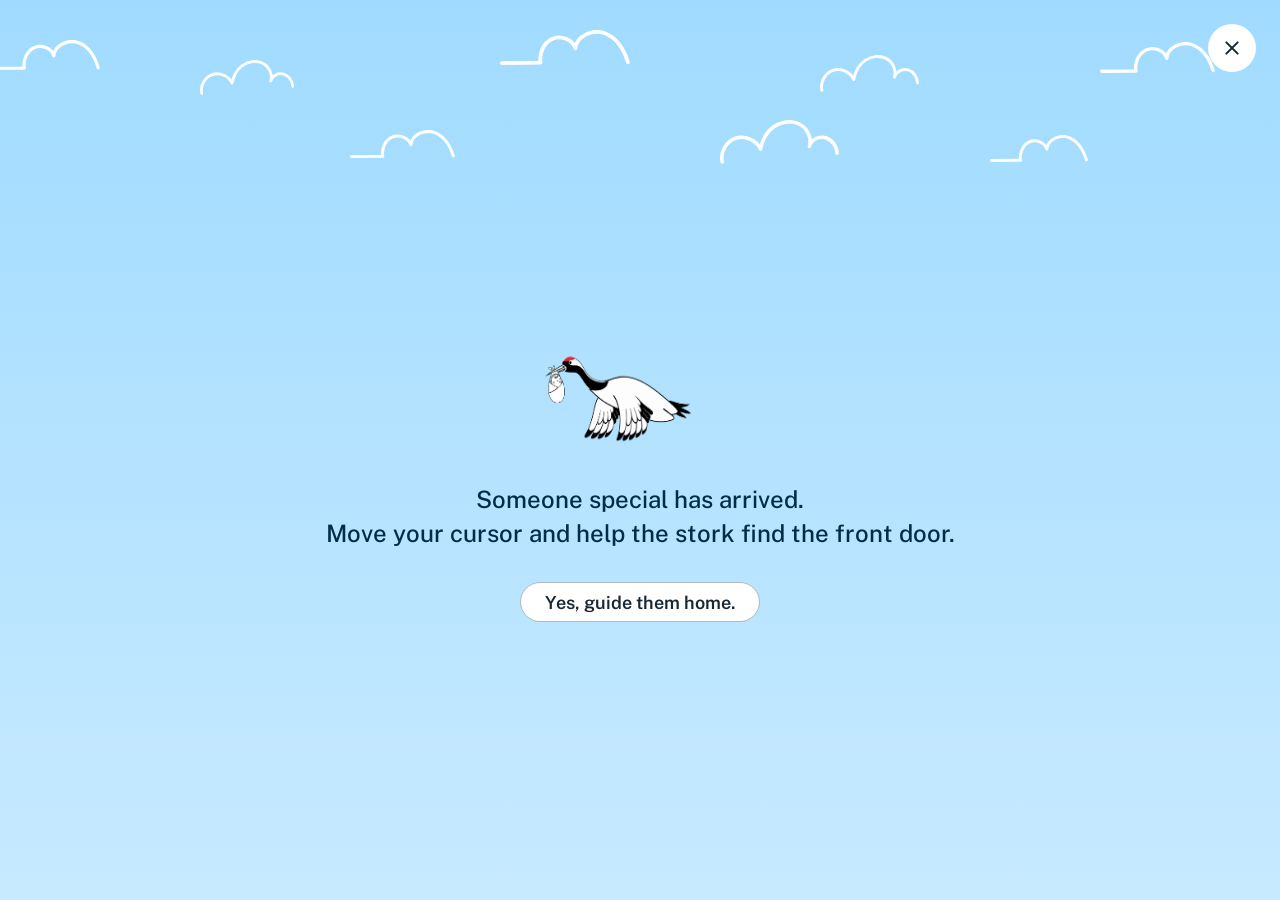
==== commit 0e087f61: "Add page-edge thickness to the flip animation Each flipping leaf gets a thin edge strip rigidly atta" ====
--- a/index.html
+++ b/index.html
@@ -862,6 +862,7 @@
 				<div class="leaf__face leaf__face--back">
 					<img class="page-img page-img--left" src="assets/img/card-2.png" alt="Medical protection for your newborn: core medical plan for eligible dependents.">
 				</div>
+				<div class="leaf__edge" aria-hidden="true"></div>
 			</div>
 
 			<!-- Leaf B — card 3 (front) / card 4 (back). -->
@@ -872,6 +873,7 @@
 				<div class="leaf__face leaf__face--back">
 					<img class="page-img page-img--left" src="assets/img/card-4.png" alt="Returning to office: get access to the nursing room.">
 				</div>
+				<div class="leaf__edge" aria-hidden="true"></div>
 			</div>
 
 			<!-- Leaf C — card 5 (front) / card 6 (back). -->
@@ -882,6 +884,7 @@
 				<div class="leaf__face leaf__face--back">
 					<img class="page-img page-img--left" src="assets/img/card-6.png" alt="Be cared for and supported.">
 				</div>
+				<div class="leaf__edge" aria-hidden="true"></div>
 			</div>
 
 			<!-- Right base page (never flips) — card end. -->
--- a/assets/css/tokens.css
+++ b/assets/css/tokens.css
@@ -109,7 +109,12 @@
 
 	/* Framing — white paper backdrop masks mid-flip spine gaps; soft even shadow. */
 	--sketchbook-paper-bg:      #ffffff;
-	--sketchbook-card-shadow:   rgba(0, 0, 0, 0.10);   /* #000 @ 10%, blur only, no offset */
+	--sketchbook-card-shadow:   rgba(0, 0, 0, 0.10);   /* #000 @ 10%, 4px blur; x-offset set per side in styles.css */
+
+	/* Leaf edge — thin strip at each flipping leaf's outer border, giving the page
+	   physical thickness as it turns edge-on through the flip. */
+	--sketchbook-edge-thickness: 3px;
+	--sketchbook-edge-color:     #d8d5cc;   /* muted paper-gray, reads as a shaded edge */
 
 	/* Navigation — flanking arrows + edge click-zones. */
 	--sketchbook-zone-w:        44px;
--- a/assets/css/styles.css
+++ b/assets/css/styles.css
@@ -420,11 +420,32 @@
 .leaf__face {
 	position: absolute;
 	inset: 0;
-	overflow: hidden;
 	backface-visibility: hidden;
+	/* No overflow:hidden — the img carries its own border-radius (clips itself);
+	   a clipping ancestor here would also cut off the img's box-shadow, since
+	   the img's box is flush with this one. */
 }
 /* Back face pre-rotated 180° so it reads upright once the leaf turns. */
 .leaf__face--back { transform: rotateY(180deg); }
+
+/* Page edge — thin strip at the leaf's outer border (opposite the spine), folded
+   90° into the leaf's own 3D space. Rigidly attached, so it rotates WITH the leaf:
+   a hairline at rest (0°/180°), widening into a visible shaded strip as the page
+   turns edge-on (~90°) — giving the flip physical thickness. No backface-visibility
+   (stays visible from both sides through the whole turn, unlike the faces).
+   Inset top/bottom by the page's own corner radius so the straight strip only
+   spans the STRAIGHT section of the outer edge — the rounded corners curve inward
+   past that, so a full-height strip would jut out past the curve. */
+.leaf__edge {
+	position: absolute;
+	top: var(--sketchbook-radius);
+	left: 100%;
+	width: var(--sketchbook-edge-thickness);
+	height: calc(100% - (var(--sketchbook-radius) * 2));
+	background: var(--sketchbook-edge-color);
+	transform-origin: left center;
+	transform: rotateY(90deg);
+}
 
 /* Instant open: app.js adds .is-instant so the opening layout applies with no
    animation (removed the same frame). */
@@ -441,10 +462,10 @@
 	height: 100%;
 	object-fit: cover;
 	display: block;
-	box-shadow: 0 0 4px var(--sketchbook-card-shadow);
-}
-.page-img--right { border-radius: 0 var(--sketchbook-radius) var(--sketchbook-radius) 0; }
-.page-img--left  { border-radius: var(--sketchbook-radius) 0 0 var(--sketchbook-radius); }
+}
+/* Shadow x-offset points away from the spine (outward) on each side. */
+.page-img--right { border-radius: 0 var(--sketchbook-radius) var(--sketchbook-radius) 0; box-shadow:  3px 0 4px var(--sketchbook-card-shadow); }
+.page-img--left  { border-radius: var(--sketchbook-radius) 0 0 var(--sketchbook-radius); box-shadow: -3px 0 4px var(--sketchbook-card-shadow); }
 
 /* ── Navigation: edge click-zones + arrow buttons ── */
 /* Click-zones are thin strips over the OUTER edge of each page (grab-the-edge
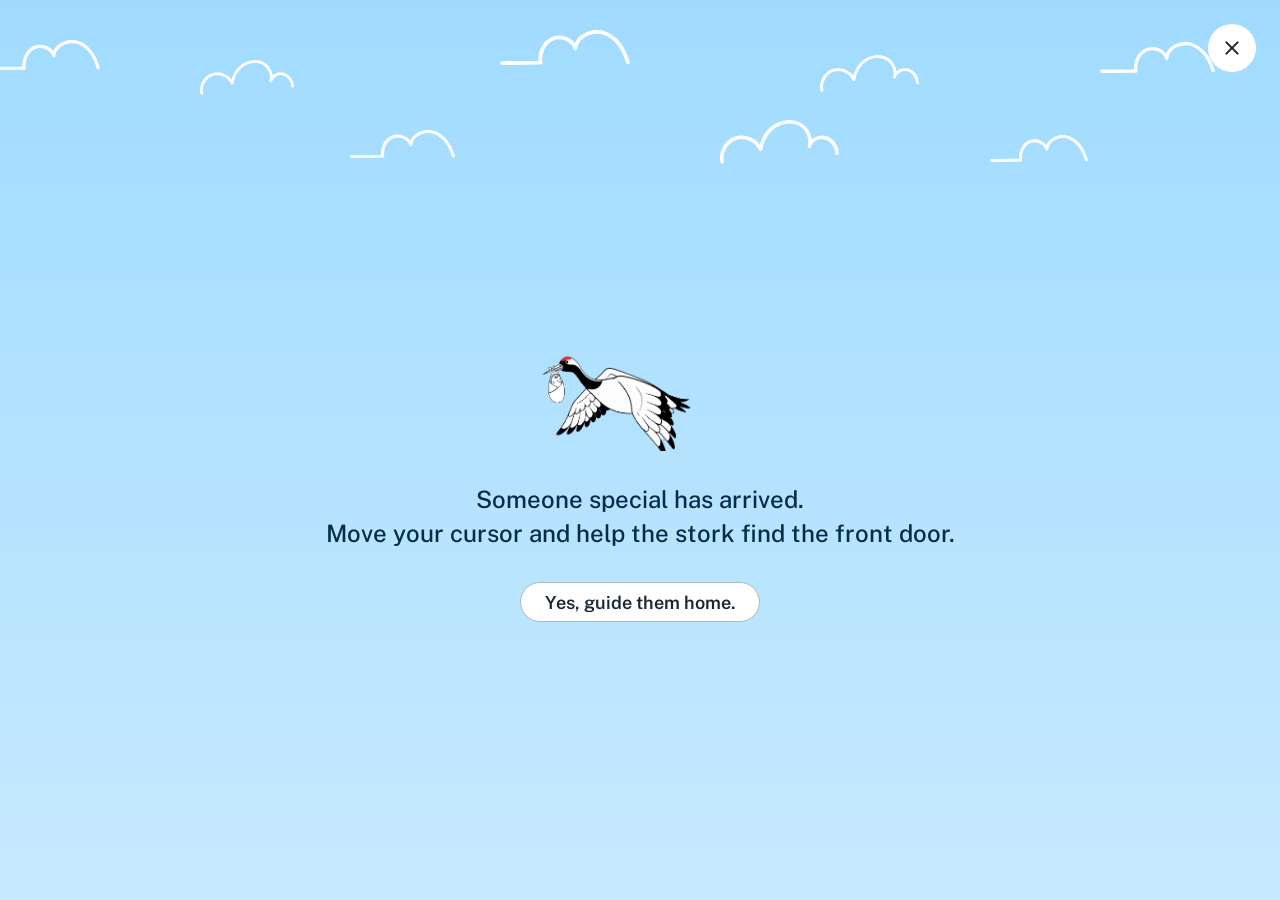
==== commit 99b6e5c7: "Build the sketchbook from content templates The delivery card is now a flip book whose pages are rea" ====
--- a/index.html
+++ b/index.html
@@ -837,11 +837,15 @@
 
 	<!-- CMS: welcome sketchbook -->
 	<!-- Fanned-deck flip book — replaces the old delivery card. Opens when the stork
-	     reaches the door (JS toggles .is-visible). card-open is the left base page,
-	     card-end the right base; three leaves (front = right page / back = left page)
-	     flip one at a time — upcoming pages fan out on the right, read pages pile into
-	     left-side slivers, every turned page landing flush at the spine. Pages read in
-	     order: open → 1 → 2 → … → 6 → end. Positions come from the app.js SCENES table. -->
+	     reaches the door (JS toggles .is-visible). The letter is the left base page,
+	     the closing card the right base; the leaves between them (front = right page /
+	     back = left page) flip one at a time — upcoming pages fan out on the right,
+	     read pages pile into left-side slivers, every turned page landing flush at
+	     the spine. Pages read in order: letter → section 1 … section N → closing.
+	     Positions are derived in app.js (no position table); see docs/architecture.md.
+
+	     The pages are BUILT BY app.js from window.NEWBORN_CONTENT — the audience
+	     decides how many there are (4–6 sections), so they cannot be authored here. -->
 	<div class="sketchbook" data-sketchbook role="group" aria-label="Welcome letter">
 
 		<div class="sketchbook__book" data-sketchbook-book>
@@ -849,48 +853,7 @@
 			<!-- White paper behind every card — masks the spine gap during a flip. -->
 			<div class="sketchbook__paper" aria-hidden="true"></div>
 
-			<!-- Left base page (never flips) — card open. -->
-			<div class="page page--open" data-card="open">
-				<img class="page-img page-img--left" src="assets/img/card-open.png" alt="Congratulations on the arrival of your little bundle of joy.">
-			</div>
-
-			<!-- Leaf A — card 1 (front / right page) / card 2 (back / left page). -->
-			<div class="leaf leaf--a" data-leaf="a">
-				<div class="leaf__face leaf__face--front">
-					<img class="page-img page-img--right" src="assets/img/card-1.png" alt="More time with your little one: maternity, shared parental and enhanced childcare leave.">
-				</div>
-				<div class="leaf__face leaf__face--back">
-					<img class="page-img page-img--left" src="assets/img/card-2.png" alt="Medical protection for your newborn: core medical plan for eligible dependents.">
-				</div>
-				<div class="leaf__edge" aria-hidden="true"></div>
-			</div>
-
-			<!-- Leaf B — card 3 (front) / card 4 (back). -->
-			<div class="leaf leaf--b" data-leaf="b">
-				<div class="leaf__face leaf__face--front">
-					<img class="page-img page-img--right" src="assets/img/card-3.png" alt="Pregnancy and newborn related claims: S$5,000 reimbursement per newborn.">
-				</div>
-				<div class="leaf__face leaf__face--back">
-					<img class="page-img page-img--left" src="assets/img/card-4.png" alt="Returning to office: get access to the nursing room.">
-				</div>
-				<div class="leaf__edge" aria-hidden="true"></div>
-			</div>
-
-			<!-- Leaf C — card 5 (front) / card 6 (back). -->
-			<div class="leaf leaf--c" data-leaf="c">
-				<div class="leaf__face leaf__face--front">
-					<img class="page-img page-img--right" src="assets/img/card-5.png" alt="Discover other benefits: flexible work arrangements, staff deals and more.">
-				</div>
-				<div class="leaf__face leaf__face--back">
-					<img class="page-img page-img--left" src="assets/img/card-6.png" alt="Be cared for and supported.">
-				</div>
-				<div class="leaf__edge" aria-hidden="true"></div>
-			</div>
-
-			<!-- Right base page (never flips) — card end. -->
-			<div class="page page--end" data-card="end">
-				<img class="page-img page-img--right" src="assets/img/card-end.png" alt="Closing page: do you want to see more such experiences?">
-			</div>
+			<!-- Pages injected here by app.js buildBook(). -->
 
 		</div>
 
@@ -947,6 +910,9 @@
 		<p class="loader-text">Preparing a little something for you<span class="loader-dot">.</span><span class="loader-dot">.</span><span class="loader-dot">.</span></p>
 	</div>
 
+	<!-- Letter content — must load before app.js, which reads window.NEWBORN_CONTENT.
+	     Plain script, not fetch(): a local fetch is CORS-blocked under file://. -->
+	<script src="assets/js/content.js"></script>
 	<script src="assets/js/app.js"></script>
 </body>
 </html>
--- a/assets/css/tokens.css
+++ b/assets/css/tokens.css
@@ -91,21 +91,45 @@
 	/* ─── Sketchbook — fanned-deck flip book ──────────────────────────────────
 	   Two-page open book that replaces the delivery card, opening over the blurred
 	   --delivery backdrop when the stork reaches the door. Desktop only. Structure:
-	   card-open (left base) + 3 flipping leaves (front = right page / back = left
+	   card-open (left base) + N flipping leaves (front = right page / back = left
 	   page) + card-end (right base), fanned so upcoming pages step out on the right
 	   and read pages pile into left-side slivers; every turned page lands flush at
-	   the spine (x = page-w). Positions live in the app.js SCENES table. */
+	   the spine (x = page-w). Leaf count follows the content (4–6 pages depending
+	   on audience), so app.js DERIVES every page position from the tokens below —
+	   there is no hand-tuned position table. */
 
-	/* Page geometry. Slot-0 page = native card art size (320×400); a 1.25 height
-	   ratio (derived in JS) keeps narrower fan pages proportionally shorter. */
-	--sketchbook-page-w:        320px;
-	--sketchbook-page-h:        400px;
+	/* Page geometry — the only two values to change when resizing the book.
+	   Everything else (fan offsets, page heights, arrow anchors) is derived from
+	   these in app.js, so a resize is a two-token edit with no re-tuning. */
+	--sketchbook-page-w:        340px;
+	--sketchbook-page-h:        420px;
+
+	/* Fan shape — how far each page STEPS OUT from the one in front of it, and how
+	   much NARROWER it gets, per step of depth. Ratios of page-w (not px) so the
+	   fan keeps its proportions at any page size: at 320px these are the original
+	   hand-tuned 14px step / 10px shrink. */
+	--sketchbook-fan-x-ratio:   0.04375;   /* 14 / 320 */
+	--sketchbook-fan-w-ratio:   0.03125;   /* 10 / 320 */
 	--sketchbook-radius:        16px;    /* rounded OUTER corners of each page */
 	--sketchbook-perspective:   1200px;  /* 3D depth of the flip — smaller = deeper turn */
 
 	/* Flip timing — one smooth transition per turn (width/left/height/transform). */
 	--sketchbook-flip-duration: 700ms;
 	--sketchbook-flip-ease:     cubic-bezier(0.645, 0.045, 0.355, 1);
+
+	/* Page content — illustration band + text column.
+	   All six illustrations are 720px wide with an identical ~318px blush panel;
+	   the band crops to that panel (720:318) so every page's text starts at the
+	   same height regardless of the file's leftover white strip. */
+	--sketchbook-illo-ratio:    0.4417;   /* 318 / 720 — band height as a share of page-w */
+	--sketchbook-illo-bg:       #FEF4F3;  /* sampled from the artwork's blush panel */
+
+	/* Text column. Tuned against the DENSEST page (Pregnancy/newborn claims:
+	   heading + body + 3 bullets + note + button), which is the only one that gets
+	   near the page height — every other page has 60px+ to spare. If that section's
+	   copy grows, this is what gives. */
+	--sketchbook-page-pad:      12px 18px 12px;
+	--sketchbook-page-gap:      6px;
 
 	/* Framing — white paper backdrop masks mid-flip spine gaps; soft even shadow. */
 	--sketchbook-paper-bg:      #ffffff;
@@ -116,13 +140,21 @@
 	--sketchbook-edge-thickness: 3px;
 	--sketchbook-edge-color:     #d8d5cc;   /* muted paper-gray, reads as a shaded edge */
 
+	/* Book-open perspective — a very slight constant tilt on every page's rest
+	   angle so each outer edge leans a touch toward the viewer instead of sitting
+	   perfectly flat, like a real open book. */
+	--sketchbook-book-tilt:      5deg;
+
 	/* Navigation — flanking arrows + edge click-zones. */
 	--sketchbook-zone-w:        44px;
 	--sketchbook-arrow-size:    48px;
 	--sketchbook-arrow-gap:     24px;
 
-	/* Spread's max visual extent across scenes (spine at page-w = 320); the arrows
-	   anchor to these so they stay put as the fan grows/shrinks. */
+	/* Spread's max visual extent across scenes; the arrows anchor to these so they
+	   stay put as the fan grows/shrinks. DERIVED — app.js overwrites both at init
+	   from the page size and the leaf count (the fan is deeper with more pages, so
+	   these cannot be constants). The values here are the 3-leaf fallback, used
+	   only for the initial paint before JS runs. */
 	--sketchbook-content-left:  -12px;
 	--sketchbook-content-right: 652px;
 }
--- a/assets/css/styles.css
+++ b/assets/css/styles.css
@@ -410,6 +410,13 @@
 		transform var(--sketchbook-flip-duration) var(--sketchbook-flip-ease);
 }
 
+/* Book-open perspective pivots at each spine-adjacent edge (so the constant tilt
+   in app.js's SCENES table leans the OUTER edge toward the viewer, not the spine
+   edge). card-end and every leaf pivot at their own left edge (spine); card-open
+   is the only page permanently on the left, so it pivots at its own right edge. */
+.page--end     { transform-origin: left center; }
+.page--open    { transform-origin: right center; }
+
 /* A leaf is one flipping sheet; spine = its own left edge (transform-origin:
    left center). rotateY(-180deg) turns it onto the left half; backface-visibility
    hides each face past the 90° crossover, so the back only shows once turned. */
@@ -448,24 +455,99 @@
 }
 
 /* Instant open: app.js adds .is-instant so the opening layout applies with no
-   animation (removed the same frame). */
+   animation (removed the same frame). .page__content is listed separately —
+   transition:none does NOT inherit, so the box would otherwise animate its scale
+   on open/close while everything around it snaps. */
 .sketchbook__book.is-instant .leaf,
-.sketchbook__book.is-instant .page {
+.sketchbook__book.is-instant .page,
+.sketchbook__book.is-instant .page__content {
 	transition: none;
 }
 
-/* ── Page content: each face/page is a full-bleed card image ── */
-/* Card PNGs are 320×400; the box keeps that 1.25 ratio (height set inline), so
-   cover fills with no crop. Outer corners rounded per side; soft even shadow. */
-.page-img {
+/* ── Page content ──────────────────────────────────────────────────────────────
+   Each page's content lives in a box FIXED at page-w × page-h, which app.js
+   scales (transform, origin top-left) to fill its narrower fan slot. It must be
+   scaled rather than resized: resizing re-flows the text on every frame of a
+   flip, so the copy visibly re-wraps as a page turns. Scaling makes a page
+   behave like the card image it replaced. */
+.page__content {
+	position: absolute;
+	top: 0;
+	left: 0;
+	width: var(--sketchbook-page-w);
+	height: var(--sketchbook-page-h);
+	transform-origin: top left;
+	background: var(--sketchbook-paper-bg);
+	overflow: hidden;
+	display: flex;
+	flex-direction: column;
+	/* THIS is the visible card — .leaf/.page are transparent boxes. Its scale must
+	   ease on the same token as their width, or the card snaps to its new size in
+	   one frame while the box it sits in eases over the full turn. */
+	transition: transform var(--sketchbook-flip-duration) var(--sketchbook-flip-ease);
+}
+/* Outer corners rounded per side; shadow x-offset points away from the spine. */
+.page__content--right { border-radius: 0 var(--sketchbook-radius) var(--sketchbook-radius) 0; box-shadow:  3px 0 4px var(--sketchbook-card-shadow); }
+.page__content--left  { border-radius: var(--sketchbook-radius) 0 0 var(--sketchbook-radius); box-shadow: -3px 0 4px var(--sketchbook-card-shadow); }
+
+/* Illustration band — cropped to the art's ~318px blush panel (all six share it),
+   so every page's text starts at the same height. The leftover white strip below
+   the panel varies per file and is cropped off; the card body is white anyway. */
+.page-illo {
+	width: 100%;
+	height: calc(var(--sketchbook-page-w) * var(--sketchbook-illo-ratio));
+	object-fit: cover;
+	object-position: top;
+	background: var(--sketchbook-illo-bg);
+	flex-shrink: 0;
+	display: block;
+}
+
+/* Closing bookend is still full-bleed card art. */
+.page-full {
 	width: 100%;
 	height: 100%;
 	object-fit: cover;
 	display: block;
 }
-/* Shadow x-offset points away from the spine (outward) on each side. */
-.page-img--right { border-radius: 0 var(--sketchbook-radius) var(--sketchbook-radius) 0; box-shadow:  3px 0 4px var(--sketchbook-card-shadow); }
-.page-img--left  { border-radius: var(--sketchbook-radius) 0 0 var(--sketchbook-radius); box-shadow: -3px 0 4px var(--sketchbook-card-shadow); }
+
+/* Text column. Sized against the densest page — see --sketchbook-page-pad. */
+.page-body {
+	padding: var(--sketchbook-page-pad);
+	display: flex;
+	flex-direction: column;
+	align-items: flex-start;
+	gap: var(--sketchbook-page-gap);
+	min-height: 0;
+}
+.page-heading { font-size: var(--font-size-sm); font-weight: 600; line-height: var(--line-height-tight); color: var(--color-text); margin: 0; }
+.page-text    { font-size: 13px; line-height: var(--line-height-snug); color: var(--color-text-muted); margin: 0; }
+.page-coverage { margin: 0; padding-left: var(--space-4); font-size: 13px; line-height: var(--line-height-snug); color: var(--color-text-muted); }
+.page-note    { font-size: var(--font-size-xs); line-height: var(--line-height-snug); color: var(--color-text-muted); font-style: italic; margin: 0; }
+
+/* Two link styles — see renderLink() in app.js for which one a label gets.
+   `--unresolved` variants have no destination yet (the content names a CMS
+   template instead of a URL), so they render inert and visibly provisional. */
+.page-link {
+	font-size: 13px;
+	line-height: var(--line-height-snug);
+	color: var(--color-text);
+	text-decoration: underline;
+}
+.page-link--unresolved { color: var(--color-text-muted); text-decoration: underline dotted; cursor: default; }
+
+.page-btn {
+	font-size: 13px;
+	line-height: var(--line-height-snug);
+	padding: var(--space-2) var(--space-3);
+	border: 1px solid var(--semantic-color-border);
+	border-radius: var(--semantic-border_radius-action);
+	background: var(--color-surface);
+	color: var(--color-text);
+	text-decoration: none;
+	white-space: nowrap;
+}
+.page-btn--unresolved { color: var(--color-text-muted); border-style: dashed; cursor: default; }
 
 /* ── Navigation: edge click-zones + arrow buttons ── */
 /* Click-zones are thin strips over the OUTER edge of each page (grab-the-edge
@@ -580,9 +662,11 @@
 	#indicator {
 		animation: none;
 	}
-	/* Sketchbook: turn pages instantly — no motion. Nav still works. */
+	/* Sketchbook: turn pages instantly — no motion. Nav still works.
+	   .page__content needs naming explicitly (transition:none doesn't inherit). */
 	.leaf,
-	.page {
+	.page,
+	.page__content {
 		transition: none;
 	}
 }
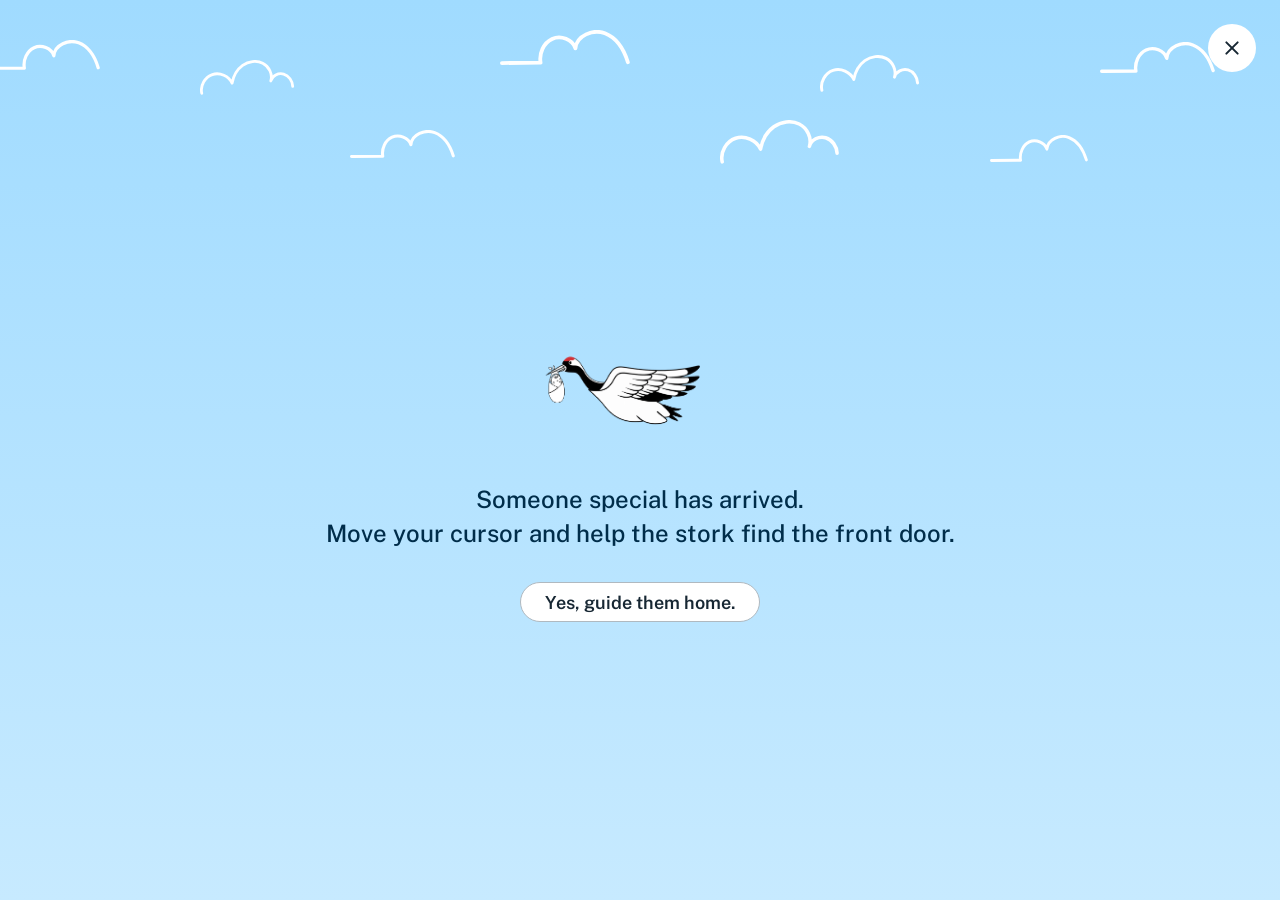
==== commit 5c36f0fa: "Add TLDR summary page, HTML closing page, and typography pass The book now opens on a letter/summary" ====
--- a/index.html
+++ b/index.html
@@ -853,6 +853,9 @@
 			<!-- White paper behind every card — masks the spine gap during a flip. -->
 			<div class="sketchbook__paper" aria-hidden="true"></div>
 
+			<!-- Hairline down the spine, separating the two facing pages. -->
+			<div class="sketchbook__gutter" aria-hidden="true"></div>
+
 			<!-- Pages injected here by app.js buildBook(). -->
 
 		</div>
--- a/assets/css/tokens.css
+++ b/assets/css/tokens.css
@@ -6,6 +6,7 @@
 	--color-surface:      #ffffff;
 	--color-text:         #1a1a1a;
 	--color-text-muted:   #6b6b6b;
+	--color-text-secondary: #455057;
 	--color-primary:      #c00000; /* placeholder — awaiting Figma value */
 	--color-accent:       #e87722; /* placeholder — awaiting Figma value */
 	--color-border:       #e0e0e0;
@@ -18,6 +19,8 @@
 	/* Semantic tokens — swap for DLS values at Liferay handoff */
 	--semantic-border_radius-action: 4px;
 	--semantic-color-border:         #B0B9C0;
+	--semantic-color-text:           #172733;
+	--semantic-color-fill-hover:     #EEF2F5;
 
 	/* Spacing scale (base 4px) */
 	--space-1:            4px;
@@ -40,6 +43,7 @@
 	/* Line heights */
 	--line-height-tight:  1.2;
 	--line-height-snug:   1.4;
+	--line-height-relaxed: 1.5;
 	--line-height-normal: 1.6;
 	--line-height-loose:  1.8;
 
@@ -102,7 +106,13 @@
 	   Everything else (fan offsets, page heights, arrow anchors) is derived from
 	   these in app.js, so a resize is a two-token edit with no re-tuning. */
 	--sketchbook-page-w:        340px;
-	--sketchbook-page-h:        420px;
+	/* Sized against the TALLEST page, measured — the claims page needs 477px, and it
+	   is the tallest in ALL FOUR personas (same copy everywhere), so one height fits
+	   all; a per-persona height would compute 477 four times.
+	   Slack is only 8px — deliberately tight. Re-measure after ANY copy/type/padding
+	   change: .page__content is overflow:hidden, so an overrun vanishes silently
+	   (gotchas #19), and there is far less margin for error than there used to be. */
+	--sketchbook-page-h:        485px;
 
 	/* Fan shape — how far each page STEPS OUT from the one in front of it, and how
 	   much NARROWER it gets, per step of depth. Ratios of page-w (not px) so the
@@ -124,12 +134,24 @@
 	--sketchbook-illo-ratio:    0.4417;   /* 318 / 720 — band height as a share of page-w */
 	--sketchbook-illo-bg:       #FEF4F3;  /* sampled from the artwork's blush panel */
 
-	/* Text column. Tuned against the DENSEST page (Pregnancy/newborn claims:
-	   heading + body + 3 bullets + note + button), which is the only one that gets
-	   near the page height — every other page has 60px+ to spare. If that section's
-	   copy grows, this is what gives. */
-	--sketchbook-page-pad:      12px 18px 12px;
+	/* Text column. The densest page (Pregnancy/newborn claims: heading + body +
+	   3 coverage lines + note + button) is the one that gets near the page height;
+	   every other page has 50px+ to spare. Changing this moves --sketchbook-page-h:
+	   each 1px of vertical padding costs 2px of page height. */
+	--sketchbook-page-pad:      16px;
+	/* Vertical rhythm inside a page. -page-gap is the DEFAULT between siblings;
+	   the two below are per-pair overrides (see .page-body in styles.css):
+	   a heading binds tightly to the paragraph it introduces, an action stands
+	   further off the content above it. */
 	--sketchbook-page-gap:      6px;
+	--sketchbook-gap-heading-text:   4px;
+	--sketchbook-gap-content-action: 8px;
+
+
+	/* Gutter — hairline down the spine separating the two facing pages. Sits above
+	   the resting spread but below a turning leaf, so the page sweeps over it. */
+	--sketchbook-gutter-w:      1px;
+	--sketchbook-gutter-color:  #eee;
 
 	/* Framing — white paper backdrop masks mid-flip spine gaps; soft even shadow. */
 	--sketchbook-paper-bg:      #ffffff;
--- a/assets/css/styles.css
+++ b/assets/css/styles.css
@@ -395,6 +395,21 @@
 	z-index: 1;
 }
 
+/* Gutter — hairline centred ON the spine seam (hence translateX(-50%)), splitting
+   the two facing pages. z-index sits ABOVE the resting spread (pages rest at
+   z ≤ 30, see Z_TOP in app.js) so the line reads between them, but BELOW a leaf
+   mid-turn (z 100) so the page sweeps over the line instead of being sliced by it. */
+.sketchbook__gutter {
+	position: absolute;
+	top: 50%;
+	left: var(--sketchbook-page-w);
+	width: var(--sketchbook-gutter-w);
+	height: var(--sketchbook-page-h);
+	transform: translate(-50%, -50%);
+	background: var(--sketchbook-gutter-color);
+	z-index: 50;
+}
+
 /* Leaves + standalone pages share one model: explicit width + height (height =
    width × 1.25, set inline), vertically centred; width/left/height/transform all
    transition together for one smooth turn. Per-element values come from app.js. */
@@ -434,6 +449,14 @@
 }
 /* Back face pre-rotated 180° so it reads upright once the leaf turns. */
 .leaf__face--back { transform: rotateY(180deg); }
+
+/* Front face: rotateY(0deg) looks like a no-op, and visually it is — but it is NOT
+   a no-op for hit-testing. Inside a preserve-3d context the browser only descends
+   into children that have their own transform, so a transform-less face swallows
+   :hover and clicks for everything inside it (the back face gets this for free via
+   its rotateY(180deg), which is why only back-face pages were ever clickable).
+   Do not remove — see docs/gotchas.md. */
+.leaf__face--front { transform: rotateY(0deg); }
 
 /* Page edge — thin strip at the leaf's outer border (opposite the spine), folded
    90° into the leaf's own 3D space. Rigidly attached, so it rotates WITH the leaf:
@@ -503,51 +526,80 @@
 	display: block;
 }
 
-/* Closing bookend is still full-bleed card art. */
-.page-full {
-	width: 100%;
-	height: 100%;
-	object-fit: cover;
-	display: block;
-}
-
 /* Text column. Sized against the densest page — see --sketchbook-page-pad. */
 .page-body {
 	padding: var(--sketchbook-page-pad);
 	display: flex;
 	flex-direction: column;
 	align-items: flex-start;
-	gap: var(--sketchbook-page-gap);
 	min-height: 0;
 }
-.page-heading { font-size: var(--font-size-sm); font-weight: 600; line-height: var(--line-height-tight); color: var(--color-text); margin: 0; }
-.page-text    { font-size: 13px; line-height: var(--line-height-snug); color: var(--color-text-muted); margin: 0; }
-.page-coverage { margin: 0; padding-left: var(--space-4); font-size: 13px; line-height: var(--line-height-snug); color: var(--color-text-muted); }
-.page-note    { font-size: var(--font-size-xs); line-height: var(--line-height-snug); color: var(--color-text-muted); font-style: italic; margin: 0; }
+
+/* TWO TEXT FORMATS ONLY — heading and paragraph. Everything on every page is one
+   or the other: page headings and TLDR item labels are `.page-heading`; body copy,
+   claim-coverage lines, notes and sign-offs are all `.page-text`. No italics, no
+   list markers, no third size. Adding a variant here re-opens what this replaced.
+   (No `margin: 0` needed — the global reset already does it, and declaring it here
+   would out-cascade the spacing rules below at equal specificity.) */
+.page-heading { font-size: var(--font-size-sm); font-weight: 600; line-height: var(--line-height-tight); color: var(--color-text); }
+.page-text    { font-size: var(--font-size-sm); line-height: var(--line-height-relaxed); color: var(--color-text-secondary); }
+
+/* Spacing is margin-based, NOT flex `gap` — the gap between two children depends
+   on WHICH pair they are, and a single `gap` can't vary per pair (it would also
+   ADD to any margin rather than be replaced by it). Must stay AFTER the two rules
+   above: `.page-body > * + *` is one class, so an equal-specificity `margin` on
+   `.page-text` declared later would silently win and flatten the default to 0. */
+.page-body > * + *         { margin-top: var(--sketchbook-page-gap); }
+/* A heading binds tightly to the paragraph it introduces. */
+.page-heading + .page-text { margin-top: var(--sketchbook-gap-heading-text); }
+/* An action sits further off whatever content precedes it. */
+.page-body > * + .page-btn { margin-top: var(--sketchbook-gap-content-action); }
+
+/* The letter is a personal message, not reference material, so it reads at full
+   contrast — every other page keeps the muted grey. */
+.page-body--letter .page-text { color: var(--color-text); }
+
+/* The closing page carries only a sign-off, so it would otherwise sit in the top
+   third with ~260px of blank paper under it. Centring it in the leftover space
+   reads as a deliberate bookend rather than a page that failed to fill. */
+.page-body--closing {
+	flex: 1;
+	justify-content: center;
+}
 
 /* Two link styles — see renderLink() in app.js for which one a label gets.
    `--unresolved` variants have no destination yet (the content names a CMS
-   template instead of a URL), so they render inert and visibly provisional. */
+   template instead of a URL), so they render inert.
+   NOTE: they used to carry a dotted underline marking them as provisional. That
+   cue was dropped with the move to two text formats, so an unresolved link is now
+   indistinguishable from body copy on screen — the list of which links still need
+   destinations lives in HANDOFF.md, not in the UI. */
 .page-link {
 	font-size: 13px;
 	line-height: var(--line-height-snug);
 	color: var(--color-text);
 	text-decoration: underline;
 }
-.page-link--unresolved { color: var(--color-text-muted); text-decoration: underline dotted; cursor: default; }
+.page-link--unresolved { color: var(--color-text-muted); text-decoration: none; cursor: default; }
 
 .page-btn {
-	font-size: 13px;
-	line-height: var(--line-height-snug);
-	padding: var(--space-2) var(--space-3);
+	height: var(--space-6);
+	flex-shrink: 0;
+	display: inline-flex;
+	align-items: center;
+	justify-content: center;
+	font-size: var(--font-size-sm);
+	line-height: var(--line-height-tight);
+	padding: 0 var(--space-3);
 	border: 1px solid var(--semantic-color-border);
 	border-radius: var(--semantic-border_radius-action);
-	background: var(--color-surface);
-	color: var(--color-text);
+	background: transparent;
+	color: var(--semantic-color-text);
 	text-decoration: none;
 	white-space: nowrap;
 }
-.page-btn--unresolved { color: var(--color-text-muted); border-style: dashed; cursor: default; }
+.page-btn:hover { background: var(--semantic-color-fill-hover); }
+.page-btn--unresolved { cursor: default; }
 
 /* ── Navigation: edge click-zones + arrow buttons ── */
 /* Click-zones are thin strips over the OUTER edge of each page (grab-the-edge
@@ -670,3 +722,51 @@
 		transition: none;
 	}
 }
+
+/* ─── PROTOTYPE-ONLY: persona switcher ────────────────────────────────────────
+   Dev/demo control (injected by app.js) to preview the book per audience. Lives
+   inside the delivery backdrop, so it inherits the backdrop's fade and only shows
+   while the book is open. DELETE this block (and the app.js PROTOTYPE-ONLY block)
+   at Liferay handoff. */
+.persona-switcher {
+	position: fixed;
+	top: var(--space-5);
+	left: var(--space-5);
+	z-index: 10001;
+	display: flex;
+	flex-direction: column;
+	gap: var(--space-1);
+	padding: var(--space-3);
+	background: var(--color-surface);
+	border: 1px solid var(--semantic-color-border);
+	border-radius: var(--radius-md);
+	box-shadow: 0 4px 14px rgba(23, 39, 51, 0.20);
+	cursor: default;   /* override the global html { cursor: none } */
+}
+.persona-switcher__label {
+	margin: 0 0 var(--space-1);
+	font-size: var(--font-size-xs);
+	font-weight: 600;
+	letter-spacing: 0.04em;
+	text-transform: uppercase;
+	color: var(--color-text-muted);
+}
+.persona-switcher__btn {
+	font-family: inherit;
+	font-size: var(--font-size-sm);
+	text-align: left;
+	white-space: nowrap;
+	padding: var(--space-2) var(--space-3);
+	border: 1px solid var(--semantic-color-border);
+	border-radius: var(--semantic-border_radius-action);
+	background: transparent;
+	color: var(--semantic-color-text);
+	cursor: pointer;
+}
+.persona-switcher__btn:hover { background: var(--semantic-color-fill-hover); }
+.persona-switcher__btn--active {
+	background: var(--semantic-color-text);
+	border-color: var(--semantic-color-text);
+	color: var(--color-surface);
+	cursor: default;
+}
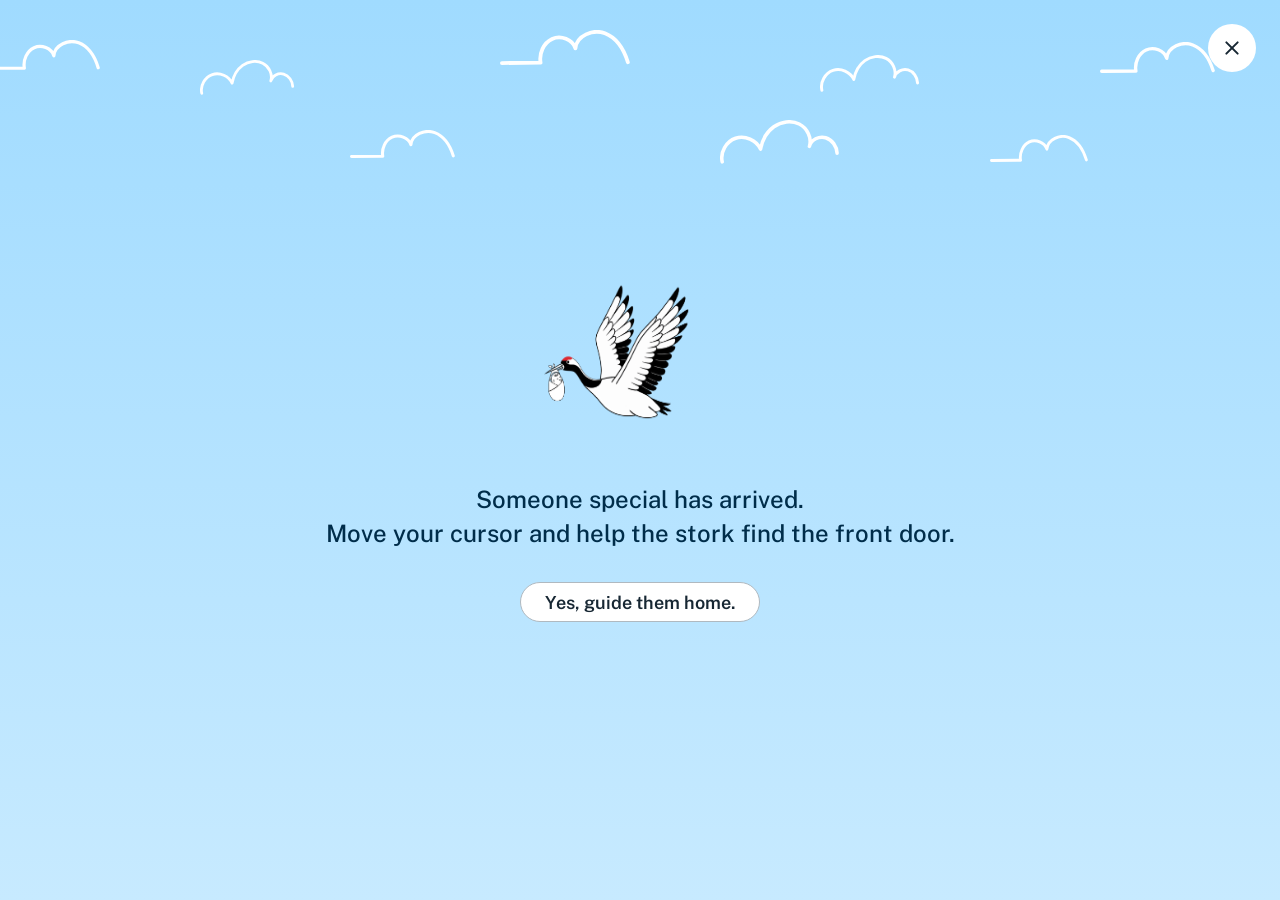
==== commit c19e6036: "Add clickable summary jump rows, wheel nav, and persistent feedback The "At a glance" page becomes n" ====
--- a/index.html
+++ b/index.html
@@ -860,6 +860,19 @@
 
 		</div>
 
+		<!-- Chrome row — persistent nav hint + feedback, on ONE line. Lives inside
+		     .sketchbook so book + chrome centre together, which is why the arrows and
+		     edge zones anchor to --sketchbook-page-h rather than .sketchbook's 50%. -->
+		<div class="sketchbook__chrome">
+			<p class="sketchbook__hint">Scroll or use &larr; &rarr; to turn pages</p>
+			<!-- CMS: feedback prompt -->
+			<div class="sketchbook__feedback" data-feedback aria-live="polite">
+				<span class="sketchbook__feedback-q">How was this?</span>
+				<button class="feedback-btn" type="button" data-vote="up" aria-label="I liked this experience">👍</button>
+				<button class="feedback-btn" type="button" data-vote="down" aria-label="I did not like this experience">👎</button>
+			</div>
+		</div>
+
 		<!-- Edge click-zones over the book (mouse): the outer strip of each page turns it.
 		     Keyboard / assistive-tech users use the labelled arrows instead. -->
 		<div class="sketchbook__zone sketchbook__zone--prev" data-sketchbook-prev aria-hidden="true"></div>
--- a/assets/css/tokens.css
+++ b/assets/css/tokens.css
@@ -105,14 +105,21 @@
 	/* Page geometry — the only two values to change when resizing the book.
 	   Everything else (fan offsets, page heights, arrow anchors) is derived from
 	   these in app.js, so a resize is a two-token edit with no re-tuning. */
-	--sketchbook-page-w:        340px;
-	/* Sized against the TALLEST page, measured — the claims page needs 477px, and it
-	   is the tallest in ALL FOUR personas (same copy everywhere), so one height fits
-	   all; a per-persona height would compute 477 four times.
-	   Slack is only 8px — deliberately tight. Re-measure after ANY copy/type/padding
-	   change: .page__content is overflow:hidden, so an overrun vanishes silently
-	   (gotchas #19), and there is far less margin for error than there used to be. */
-	--sketchbook-page-h:        485px;
+	/* 400px is the WIDEST page that still fits the 1024px floor: the book's footprint
+	   is 2.1 × page-w + 144px of arrows (measured), leaving 20px either side at 1024.
+	   Going wider needs a higher minimum viewport — the book does not scale with the
+	   stage (gotchas #17). Gives a ~368px text column ≈ 55 characters of body copy;
+	   a 75-character measure would need a 537px page and a ~1280px floor. */
+	--sketchbook-page-w:        400px;
+	/* Sized against the TALLEST page, measured — the claims page, which needs 482px at
+	   the current 400px width. Slack is only 8px, deliberately tight. Confirmed clean
+	   (no clipping, no horizontal overflow at 1024px) across all 4 personas.
+	   Re-measure after ANY copy/type/padding change: .page__content is
+	   overflow:hidden, so an overrun vanishes silently (gotchas #19).
+	   NOTE: page-w moves this too — the illustration band is page-w × illo-ratio, so
+	   widening adds ~0.44px of band per 1px of width, partly offsetting the lines
+	   saved by wrapping less. */
+	--sketchbook-page-h:        490px;
 
 	/* Fan shape — how far each page STEPS OUT from the one in front of it, and how
 	   much NARROWER it gets, per step of depth. Ratios of page-w (not px) so the
@@ -148,6 +155,40 @@
 	--sketchbook-gap-content-action: 8px;
 
 
+	/* Chrome row under the book — persistent nav hint + feedback, on ONE line so it
+	   costs ~33px of vertical space instead of ~122px stacked (which overflows a
+	   1366×768 laptop and, once the backdrop scrolls, disables scroll-to-flip).
+	   Text sits on the dark blurred backdrop, hence the light colour. */
+	--sketchbook-chrome-gap:    12px;   /* book → chrome */
+	--sketchbook-chrome-text:   #DCE4EA;
+	--sketchbook-chrome-hover:  rgba(255, 255, 255, 0.14);
+
+	/* Backdrop padding — acts as a MINIMUM margin (the book is centred anyway), so
+	   these only matter on short windows. Kept small enough that book + chrome still
+	   clear a 640px-tall viewport without the backdrop scrolling. */
+	--sketchbook-backdrop-pad-y:     56px;
+	--sketchbook-backdrop-pad-x:     16px;
+	--sketchbook-backdrop-pad-bottom: 32px;
+
+	/* Wheel navigation — scrolling over the open book turns pages. Read by app.js.
+	   -wheel-threshold is accumulated (normalised) delta needed for one turn: a
+	   mouse notch is ~100px, so one notch = one page; a trackpad needs a deliberate
+	   swipe. -wheel-idle is how long without a wheel event before the accumulator
+	   resets, which separates one gesture from the next. */
+	--sketchbook-wheel-threshold: 100;
+	--sketchbook-wheel-idle:      120ms;
+
+	/* Summary-page jump rows — numbered links that flip the book to their benefit.
+	   -jump-pad is the row's own padding; the list is pulled out by
+	   (jump-pad − page-pad) so row TEXT still lines up with the heading and lead.
+	   -jump-step is how fast a multi-page jump cascades (one flip starts every
+	   step, so they overlap — the flip itself is still -flip-duration). */
+	--sketchbook-jump-pad:      8px;
+	--sketchbook-jump-border:   #dde3e7;
+	--sketchbook-jump-step:     300ms;
+	--sketchbook-jump-num-w:    20px;   /* fixed column width, independent of digit count */
+	--sketchbook-jump-num-gap:  0px;    /* number → text, separate from -jump-pad */
+
 	/* Gutter — hairline down the spine separating the two facing pages. Sits above
 	   the resting spread but below a turning leaf, so the page sweeps over it. */
 	--sketchbook-gutter-w:      1px;
--- a/assets/css/styles.css
+++ b/assets/css/styles.css
@@ -152,8 +152,6 @@
 }
 
 /* ─── Sparkle trail ───────────────────────────────────────────────────────── */
-html { cursor: none; }
-
 .sparkle {
 	position: fixed;
 	pointer-events: none;
@@ -229,7 +227,7 @@
 	opacity: 0;
 	pointer-events: none;
 	transition: opacity 0.4s ease;
-	cursor: default; /* override the global cursor:none so the splash buttons are usable */
+	cursor: default;
 }
 
 .intro-overlay.is-visible {
@@ -351,7 +349,7 @@
 	display: flex;
 	justify-content: center;
 	align-items: flex-start;
-	padding: 80px 16px 40px;
+	padding: var(--sketchbook-backdrop-pad-y) var(--sketchbook-backdrop-pad-x) var(--sketchbook-backdrop-pad-bottom);
 }
 
 .delivery-backdrop.is-visible {
@@ -565,6 +563,95 @@
 .page-body--closing {
 	flex: 1;
 	justify-content: center;
+}
+
+/* ── Summary-page jump rows ────────────────────────────────────────────────
+   The "At a glance" items are navigation, not prose — each row flips the book to
+   the spread its benefit lives on. Controls, so exempt from the two-text-format
+   rule above, the same way .page-btn is. */
+.page-jump-list {
+	position: relative;    /* offset parent for .page-jump-highlight */
+	align-self: stretch;   /* .page-body is align-items:flex-start, so opt out of shrink-to-fit */
+	/* Rows carry their own --sketchbook-jump-pad on the sides. Pulling the list out
+	   by (jump-pad − page-pad) puts the row TEXT on the same left edge as the
+	   heading, lead and footer, while the hover band extends past it on both sides. */
+	margin-inline: calc(var(--sketchbook-jump-pad) - var(--sketchbook-page-pad));
+}
+
+/* ONE shared highlight box, not a per-row hover state. app.js slides it to the
+   row under the pointer (translateY + height, both read from the row's own
+   offsetTop/offsetHeight so it tracks rows that wrap to 2 lines). z-index:-1 sits
+   it behind the (unpositioned, so stacked above by default) row content — see
+   initTldrHighlight() in app.js for why transform/height skip the transition on
+   the very first show but not on later moves. */
+.page-jump-highlight {
+	position: absolute;
+	left: 0;
+	right: 0;
+	top: 0;
+	height: 0;
+	z-index: -1;
+	background: var(--semantic-color-fill-hover);
+	border-radius: 8px;
+	opacity: 0;
+	pointer-events: none;
+	/* "Catch-up" lag disabled for now — was 60ms of delay on transform/height so the
+	   follow started a beat after the pointer moved. Uncomment to bring it back. */
+	/* transition: transform 0.2s ease 60ms, height 0.2s ease 60ms, opacity 0.15s ease; */
+	transition: transform 0.2s ease, height 0.2s ease, opacity 0.15s ease;
+}
+.page-jump-highlight.is-visible { opacity: 1; }
+
+.page-jump {
+	display: flex;
+	align-items: flex-start;
+	gap: var(--sketchbook-jump-num-gap);   /* number → text — distinct from -jump-pad */
+	width: 100%;
+	padding: var(--sketchbook-jump-pad) var(--sketchbook-jump-pad) 0;
+	border: 0;
+	background: none;
+	font: inherit;
+	color: inherit;
+	text-align: left;
+	cursor: pointer;
+}
+
+/* Divider sits on the body, not the row, so it runs under the text only — the
+   number hangs outside it. */
+.page-jump__body {
+	flex: 1;
+	min-width: 0;
+	display: flex;
+	align-items: flex-start;
+	justify-content: space-between;
+	gap: var(--sketchbook-jump-pad);
+	padding-bottom: var(--sketchbook-jump-pad);
+	border-bottom: 1px solid var(--sketchbook-jump-border);
+}
+
+.page-jump__num,
+.page-jump__text {
+	font-size: var(--font-size-sm);
+	line-height: var(--line-height-relaxed);
+	color: var(--color-text-secondary);
+}
+/* :hover on the row itself — independent of the shared highlight box, which only
+   handles the background. Native browser :hover, so no JS involved here. */
+.page-jump:hover .page-jump__num,
+.page-jump:hover .page-jump__text {
+	color: var(--semantic-color-text);
+}
+.page-jump__num { flex-shrink: 0; width: var(--sketchbook-jump-num-w); }
+
+/* Arrow icon (assets/img/arrow-right_16.png), 16×16 native — no CSS recolouring,
+   so it reads at whatever grey the asset ships with. margin-top centres it on the
+   FIRST line of a wrapping row (21px line-height), not the whole text block. */
+.page-jump__arrow {
+	flex-shrink: 0;
+	width: 16px;
+	height: 16px;
+	margin-top: 2.5px;
+	display: block;
 }
 
 /* Two link styles — see renderLink() in app.js for which one a label gets.
@@ -604,9 +691,13 @@
 /* ── Navigation: edge click-zones + arrow buttons ── */
 /* Click-zones are thin strips over the OUTER edge of each page (grab-the-edge
    metaphor). prev sits over the left page's outer edge, next over the right. */
+/* NOTE: anchored to the BOOK's centre (page-h / 2 from the top of .sketchbook,
+   where the book is the first child) — NOT `top: 50%`. .sketchbook is taller than
+   the book now that it also holds .sketchbook__chrome, so 50% would drop these
+   ~16px below the page they belong to. Same reason on .sketchbook__arrow. */
 .sketchbook__zone {
 	position: absolute;
-	top: 50%;
+	top: calc(var(--sketchbook-page-h) / 2);
 	transform: translateY(-50%);
 	height: var(--sketchbook-page-h);
 	width: var(--sketchbook-zone-w);
@@ -620,7 +711,7 @@
    the fan grows/shrinks. Positioned relative to .sketchbook (left edge = book-x 0). */
 .sketchbook__arrow {
 	position: absolute;
-	top: 50%;
+	top: calc(var(--sketchbook-page-h) / 2);   /* book centre, not .sketchbook centre — see .sketchbook__zone */
 	transform: translateY(-50%);
 	width: var(--sketchbook-arrow-size);
 	height: var(--sketchbook-arrow-size);
@@ -650,6 +741,54 @@
 }
 .sketchbook__arrow--prev::before { transform: translate(-30%, -50%) rotate(-135deg); }
 .sketchbook__arrow--next::before { transform: translate(-70%, -50%) rotate(45deg); }
+
+/* ── Chrome row: persistent nav hint + feedback ────────────────────────────
+   One line under the book. Hint left, feedback right — spending HORIZONTAL space
+   (the spread is 800px wide and this row was empty) rather than stacking, which
+   would cost ~122px and overflow a 1366×768 laptop. Sits on the dark blurred
+   backdrop, so the text is light. */
+.sketchbook__chrome {
+	display: flex;
+	align-items: center;
+	justify-content: space-between;
+	gap: var(--space-4);
+	margin-top: var(--sketchbook-chrome-gap);
+	width: calc(var(--sketchbook-page-w) * 2);   /* matches the spread's outer edges */
+	color: var(--sketchbook-chrome-text);
+	font-size: var(--font-size-sm);
+	line-height: var(--line-height-relaxed);
+	/* Light text directly on the blurred scene behind it — contrast varies with
+	   whatever's back there. Shadow set on the row (not hint/feedback separately)
+	   so it still applies after voting swaps the feedback text to a thank-you. */
+	text-shadow: 1px 0px 3px rgba(0, 0, 0, 0.25);
+}
+
+.sketchbook__hint { margin: 0; }
+
+.sketchbook__feedback {
+	display: flex;
+	align-items: center;
+	gap: var(--space-2);
+	flex-shrink: 0;
+}
+
+/* Emoji placeholder — swap for real icons when the assets land. */
+.feedback-btn {
+	display: inline-flex;
+	align-items: center;
+	justify-content: center;
+	width: var(--space-5);
+	height: var(--space-5);
+	padding: 0;
+	border: 0;
+	border-radius: var(--radius-sm);
+	background: none;
+	font-size: var(--font-size-sm);
+	line-height: 1;
+	cursor: pointer;
+	transition: background 0.2s;
+}
+.feedback-btn:hover { background: var(--sketchbook-chrome-hover); }
 
 /* Visually-hidden live region — announces the current spread to screen readers. */
 .sr-only {
@@ -699,8 +838,6 @@
 	background: #f0f0f0;
 }
 
-/* Restore cursor when delivery card is shown — overrides html { cursor: none } for
-   body and all its descendants so the normal pointer reappears over the card. */
 body.is-delivered {
 	cursor: default !important;
 }
@@ -721,6 +858,9 @@
 	.page__content {
 		transition: none;
 	}
+	.page-jump-highlight {
+		transition: opacity 0.15s ease;   /* keep the fade; drop the slide + its delay */
+	}
 }
 
 /* ─── PROTOTYPE-ONLY: persona switcher ────────────────────────────────────────
@@ -741,7 +881,7 @@
 	border: 1px solid var(--semantic-color-border);
 	border-radius: var(--radius-md);
 	box-shadow: 0 4px 14px rgba(23, 39, 51, 0.20);
-	cursor: default;   /* override the global html { cursor: none } */
+	cursor: default;
 }
 .persona-switcher__label {
 	margin: 0 0 var(--space-1);
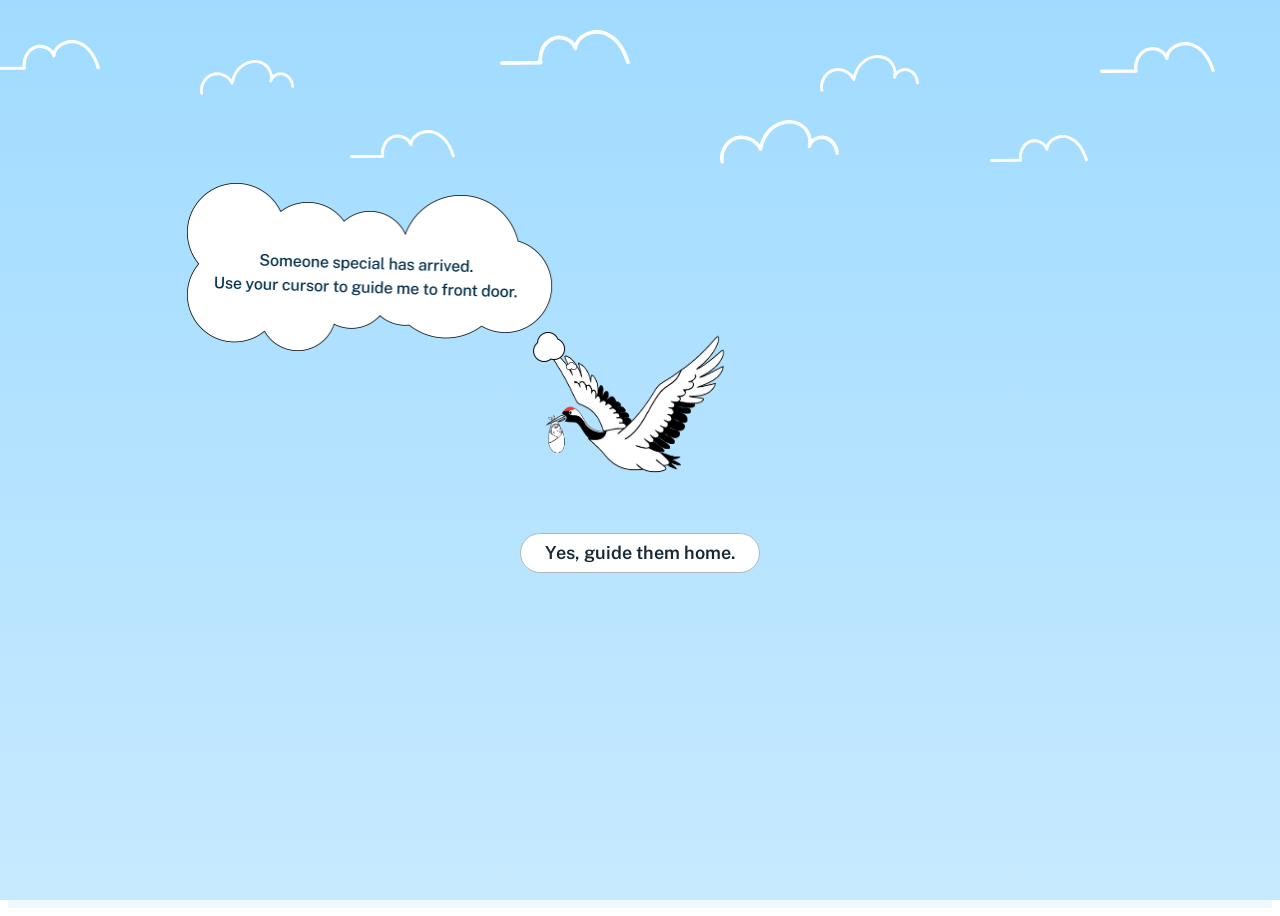
==== commit 1db36f4a: "Refresh illustrations, add stork message + closing avatar, top-align closing - Replace the six secti" ====
--- a/index.html
+++ b/index.html
@@ -12,801 +12,803 @@
 	<link rel="stylesheet" href="assets/css/styles.css" />
 </head>
 <body>
+	<div class="wb_root" data-wb-root>
+
 
 	<!-- CMS: welcome-baby hero stage -->
-	<main class="stage" data-stage>
+	<div class="wb_stage" data-stage>
 
 		<!-- Sky gradient backdrop — never scales with scene -->
-		<div class="sky" aria-hidden="true"></div>
+		<div class="wb_sky" aria-hidden="true"></div>
 
 		<!-- Cloud layer — behind scene, scales at 50% of scene zoom (parallax depth).
 		     Row 1 and Row 2 have ~85 px max gaps so all viewports look full.
 		     Clouds bleed off both edges (negative x / x>1300) for ultra-wide screens. -->
-		<div class="clouds-layer" data-clouds-layer aria-hidden="true">
+		<div class="wb_clouds-layer" data-clouds-layer aria-hidden="true">
 
 			<!-- ── Row 1 — topmost (y ≈ 72–95 px) — 9 clouds, ~85 px max gap ── -->
-			<img class="cloud" src="assets/img/cloud2.svg" alt=""
+			<img class="wb_cloud" src="assets/img/cloud2.svg" alt=""
 				style="--cloud-x:-15px;  --cloud-y:82px;  --cloud-w:95px;  --cloud-delay:0s">
-			<img class="cloud" src="assets/img/cloud1.svg" alt=""
+			<img class="wb_cloud" src="assets/img/cloud1.svg" alt=""
 				style="--cloud-x:100px;  --cloud-y:88px;  --cloud-w:88px;  --cloud-delay:-3s">
-			<img class="cloud" src="assets/img/cloud2.svg" alt=""
+			<img class="wb_cloud" src="assets/img/cloud2.svg" alt=""
 				style="--cloud-x:265px;  --cloud-y:72px;  --cloud-w:108px; --cloud-delay:-7s">
-			<img class="cloud" src="assets/img/cloud1.svg" alt=""
+			<img class="wb_cloud" src="assets/img/cloud1.svg" alt=""
 				style="--cloud-x:450px;  --cloud-y:90px;  --cloud-w:98px;  --cloud-delay:-11s">
-			<img class="cloud" src="assets/img/cloud2.svg" alt=""
+			<img class="wb_cloud" src="assets/img/cloud2.svg" alt=""
 				style="--cloud-x:630px;  --cloud-y:75px;  --cloud-w:118px; --cloud-delay:-15s">
-			<img class="cloud" src="assets/img/cloud1.svg" alt=""
+			<img class="wb_cloud" src="assets/img/cloud1.svg" alt=""
 				style="--cloud-x:835px;  --cloud-y:88px;  --cloud-w:95px;  --cloud-delay:-19s">
-			<img class="cloud" src="assets/img/cloud2.svg" alt=""
+			<img class="wb_cloud" src="assets/img/cloud2.svg" alt=""
 				style="--cloud-x:1015px; --cloud-y:73px;  --cloud-w:108px; --cloud-delay:-2s">
-			<img class="cloud" src="assets/img/cloud1.svg" alt=""
+			<img class="wb_cloud" src="assets/img/cloud1.svg" alt=""
 				style="--cloud-x:1195px; --cloud-y:90px;  --cloud-w:92px;  --cloud-delay:-6s">
 			<!-- right bleed — visible on wide viewports -->
-			<img class="cloud" src="assets/img/cloud2.svg" alt=""
+			<img class="wb_cloud" src="assets/img/cloud2.svg" alt=""
 				style="--cloud-x:1350px; --cloud-y:80px;  --cloud-w:88px;  --cloud-delay:-10s">
 
 			<!-- ── Row 2 — mid-top (y ≈ 162–180 px) — 8 clouds, ~73 px max gap ── -->
-			<img class="cloud" src="assets/img/cloud1.svg" alt=""
+			<img class="wb_cloud" src="assets/img/cloud1.svg" alt=""
 				style="--cloud-x:25px;   --cloud-y:168px; --cloud-w:108px; --cloud-delay:-14s">
-			<img class="cloud" src="assets/img/cloud2.svg" alt=""
+			<img class="wb_cloud" src="assets/img/cloud2.svg" alt=""
 				style="--cloud-x:195px;  --cloud-y:175px; --cloud-w:102px; --cloud-delay:-18s">
-			<img class="cloud" src="assets/img/cloud1.svg" alt=""
+			<img class="wb_cloud" src="assets/img/cloud1.svg" alt=""
 				style="--cloud-x:370px;  --cloud-y:162px; --cloud-w:118px; --cloud-delay:-1s">
-			<img class="cloud" src="assets/img/cloud2.svg" alt=""
+			<img class="wb_cloud" src="assets/img/cloud2.svg" alt=""
 				style="--cloud-x:555px;  --cloud-y:178px; --cloud-w:98px;  --cloud-delay:-5s">
-			<img class="cloud" src="assets/img/cloud1.svg" alt=""
+			<img class="wb_cloud" src="assets/img/cloud1.svg" alt=""
 				style="--cloud-x:725px;  --cloud-y:164px; --cloud-w:128px; --cloud-delay:-9s">
-			<img class="cloud" src="assets/img/cloud2.svg" alt=""
+			<img class="wb_cloud" src="assets/img/cloud2.svg" alt=""
 				style="--cloud-x:920px;  --cloud-y:178px; --cloud-w:98px;  --cloud-delay:-13s">
-			<img class="cloud" src="assets/img/cloud1.svg" alt=""
+			<img class="wb_cloud" src="assets/img/cloud1.svg" alt=""
 				style="--cloud-x:1085px; --cloud-y:165px; --cloud-w:108px; --cloud-delay:-17s">
-			<img class="cloud" src="assets/img/cloud2.svg" alt=""
+			<img class="wb_cloud" src="assets/img/cloud2.svg" alt=""
 				style="--cloud-x:1265px; --cloud-y:178px; --cloud-w:92px;  --cloud-delay:-21s">
 
 			<!-- ── Row 3 — mid (y ≈ 248–270 px) — sparser, natural depth ──────── -->
-			<img class="cloud" src="assets/img/cloud2.svg" alt=""
+			<img class="wb_cloud" src="assets/img/cloud2.svg" alt=""
 				style="--cloud-x:120px;  --cloud-y:252px; --cloud-w:100px; --cloud-delay:-4s">
-			<img class="cloud" src="assets/img/cloud1.svg" alt=""
+			<img class="wb_cloud" src="assets/img/cloud1.svg" alt=""
 				style="--cloud-x:420px;  --cloud-y:265px; --cloud-w:118px; --cloud-delay:-8s">
-			<img class="cloud" src="assets/img/cloud2.svg" alt=""
+			<img class="wb_cloud" src="assets/img/cloud2.svg" alt=""
 				style="--cloud-x:700px;  --cloud-y:252px; --cloud-w:100px; --cloud-delay:-12s">
-			<img class="cloud" src="assets/img/cloud1.svg" alt=""
+			<img class="wb_cloud" src="assets/img/cloud1.svg" alt=""
 				style="--cloud-x:960px;  --cloud-y:268px; --cloud-w:118px; --cloud-delay:-16s">
-			<img class="cloud" src="assets/img/cloud2.svg" alt=""
+			<img class="wb_cloud" src="assets/img/cloud2.svg" alt=""
 				style="--cloud-x:1200px; --cloud-y:252px; --cloud-w:100px; --cloud-delay:-20s">
 
 			<!-- ── Row 4 — lower (y ≈ 355–495 px); scene SVG occludes on zoom-in ── -->
-			<img class="cloud" src="assets/img/cloud1.svg" alt=""
+			<img class="wb_cloud" src="assets/img/cloud1.svg" alt=""
 				style="--cloud-x:60px;   --cloud-y:358px; --cloud-w:112px; --cloud-delay:-3s">
-			<img class="cloud" src="assets/img/cloud1.svg" alt=""
+			<img class="wb_cloud" src="assets/img/cloud1.svg" alt=""
 				style="--cloud-x:480px;  --cloud-y:490px; --cloud-w:92px;  --cloud-delay:-11s">
-			<img class="cloud" src="assets/img/cloud2.svg" alt=""
+			<img class="wb_cloud" src="assets/img/cloud2.svg" alt=""
 				style="--cloud-x:1090px; --cloud-y:365px; --cloud-w:100px; --cloud-delay:-7s">
 
 		</div>
 
 		<!-- Scene layer — inline SVG, centred + bottom anchored, zooms toward door -->
-		<div class="scene-layer" data-scene-layer aria-hidden="true">
+		<div class="wb_scene-layer" data-scene-layer aria-hidden="true">
 			<!-- CMS: scene illustration -->
-<svg class="scene-img" width="6068" height="645" viewBox="0 0 6068 645" fill="none" xmlns="http://www.w3.org/2000/svg" xmlns:xlink="http://www.w3.org/1999/xlink">
-
-
-
-<g id="Scene" clip-path="url(#clip0_13_11)">
-<g id="grass">
-<path id="Vector" d="M3140.71 531.439H3357.21C3357.21 531.439 3351.39 487.153 3305.99 506.947C3305.99 506.947 3298.61 481.311 3276.49 490.635C3276.49 490.635 3261.16 461.634 3231.88 461.096C3195.41 460.442 3192.3 491.406 3192.3 491.406C3192.3 491.406 3166.71 487.901 3152.33 503.442C3137.96 518.983 3140.69 531.415 3140.69 531.415L3140.71 531.439Z" fill="white" stroke="#17181A" stroke-width="2" stroke-linecap="round" stroke-linejoin="round"/>
-<path id="Vector_2" d="M3274.58 521.439C3280.55 516.788 3289.77 516.952 3295.56 521.836" stroke="#17181A" stroke-width="2" stroke-linecap="round" stroke-linejoin="round"/>
-<path id="Vector_3" d="M3183.93 507.789C3185.16 504.984 3187.78 502.811 3190.76 502.133C3193.75 501.455 3197.04 502.297 3199.37 504.307" stroke="#17181A" stroke-width="2" stroke-linecap="round" stroke-linejoin="round"/>
-<path id="Vector_4" d="M3195.66 511.016C3195.76 508.025 3198.84 505.992 3201.75 505.361C3204.97 504.683 3208.43 505.081 3211.41 506.506" stroke="#17181A" stroke-width="2" stroke-linecap="round" stroke-linejoin="round"/>
-<g id="Fence">
-<path id="Vector_5" d="M23 542.498C1149 419.5 4416.5 488.5 6057 540.001" stroke="#17181A" stroke-width="2" stroke-linecap="round" stroke-linejoin="round"/>
-<path id="Vector_6" d="M12 505.907C1138 382.908 4342.5 465 6060 505" stroke="#17181A" stroke-width="2" stroke-linecap="round" stroke-linejoin="round"/>
-<path id="Vector_7" d="M12 479.148L26.4317 571.927" stroke="#17181A" stroke-width="2" stroke-linecap="round" stroke-linejoin="round"/>
-<path id="Vector_8" d="M207.379 465.027L206.74 558.919" stroke="#17181A" stroke-width="2" stroke-linecap="round" stroke-linejoin="round"/>
-<path id="Vector_9" d="M416.759 453.314L430.326 546.223" stroke="#17181A" stroke-width="2" stroke-linecap="round" stroke-linejoin="round"/>
-<path id="Vector_10" d="M626.138 444.365L633.756 537.95" stroke="#17181A" stroke-width="2" stroke-linecap="round" stroke-linejoin="round"/>
-<path id="Vector_11" d="M835.517 437.602L834.011 531.484" stroke="#17181A" stroke-width="2" stroke-linecap="round" stroke-linejoin="round"/>
-<path id="Vector_12" d="M1044.9 432.6L1058.49 525.505" stroke="#17181A" stroke-width="2" stroke-linecap="round" stroke-linejoin="round"/>
-<path id="Vector_13" d="M1254.28 429.033L1257.35 522.877" stroke="#17181A" stroke-width="2" stroke-linecap="round" stroke-linejoin="round"/>
-<path id="Vector_14" d="M1463.66 426.648L1475.7 519.767" stroke="#17181A" stroke-width="2" stroke-linecap="round" stroke-linejoin="round"/>
-<path id="Vector_15" d="M1673.03 425.246L1686.17 518.217" stroke="#17181A" stroke-width="2" stroke-linecap="round" stroke-linejoin="round"/>
-<path id="Vector_16" d="M1882.41 424.666L1885.64 518.505" stroke="#17181A" stroke-width="2" stroke-linecap="round" stroke-linejoin="round"/>
-<path id="Vector_17" d="M2091.79 424.781L2086.48 518.525" stroke="#17181A" stroke-width="2" stroke-linecap="round" stroke-linejoin="round"/>
-<path id="Vector_18" d="M2301.17 425.482L2297.45 519.303" stroke="#17181A" stroke-width="2" stroke-linecap="round" stroke-linejoin="round"/>
-<path id="Vector_19" d="M2510.55 426.686L2522.84 519.772" stroke="#17181A" stroke-width="2" stroke-linecap="round" stroke-linejoin="round"/>
-<path id="Vector_20" d="M3557.45 437.99L3551.6 531.702" stroke="#17181A" stroke-width="2" stroke-linecap="round" stroke-linejoin="round"/>
-<path id="Vector_21" d="M3976.21 444.156L3974.06 538.026" stroke="#17181A" stroke-width="2" stroke-linecap="round" stroke-linejoin="round"/>
-<path id="Vector_22" d="M4185.59 447.469L4190.01 541.259" stroke="#17181A" stroke-width="2" stroke-linecap="round" stroke-linejoin="round"/>
-<path id="Vector_23" d="M4394.96 450.9L4404.36 544.323" stroke="#17181A" stroke-width="2" stroke-linecap="round" stroke-linejoin="round"/>
-<path id="Vector_24" d="M4604.34 454.436L4608.02 548.258" stroke="#17181A" stroke-width="2" stroke-linecap="round" stroke-linejoin="round"/>
-<path id="Vector_25" d="M4813.72 458.057L4818.04 551.852" stroke="#17181A" stroke-width="2" stroke-linecap="round" stroke-linejoin="round"/>
-<path id="Vector_26" d="M5023.1 461.748L5034.47 554.951" stroke="#17181A" stroke-width="2" stroke-linecap="round" stroke-linejoin="round"/>
-<path id="Vector_27" d="M5232.48 465.498L5236.12 559.322" stroke="#17181A" stroke-width="2" stroke-linecap="round" stroke-linejoin="round"/>
-<path id="Vector_28" d="M5441.86 469.295L5454.71 562.306" stroke="#17181A" stroke-width="2" stroke-linecap="round" stroke-linejoin="round"/>
-<path id="Vector_29" d="M5651.24 473.127L5646.41 566.897" stroke="#17181A" stroke-width="2" stroke-linecap="round" stroke-linejoin="round"/>
-<path id="Vector_30" d="M6060.9 480L6056.07 573.77" stroke="#17181A" stroke-width="2" stroke-linecap="round" stroke-linejoin="round"/>
-<path id="Vector_31" d="M5860.62 476.984L5860.23 570.878" stroke="#17181A" stroke-width="2" stroke-linecap="round" stroke-linejoin="round"/>
-<path id="Vector_32" d="M5952.47 477L5952.08 570.893" stroke="#17181A" stroke-width="2" stroke-linecap="round" stroke-linejoin="round"/>
-<path id="Vector_33" d="M109.689 472.088L116.472 565.737" stroke="#17181A" stroke-width="2" stroke-linecap="round" stroke-linejoin="round"/>
-<path id="Vector_34" d="M312.069 459.172L305.522 552.838" stroke="#17181A" stroke-width="2" stroke-linecap="round" stroke-linejoin="round"/>
-<path id="Vector_35" d="M521.448 448.84L530.714 542.276" stroke="#17181A" stroke-width="2" stroke-linecap="round" stroke-linejoin="round"/>
-<path id="Vector_36" d="M730.828 440.984L727.129 534.806" stroke="#17181A" stroke-width="2" stroke-linecap="round" stroke-linejoin="round"/>
-<path id="Vector_37" d="M940.207 435.102L953.152 528.099" stroke="#17181A" stroke-width="2" stroke-linecap="round" stroke-linejoin="round"/>
-<path id="Vector_38" d="M1149.59 430.816L1153.99 524.607" stroke="#17181A" stroke-width="2" stroke-linecap="round" stroke-linejoin="round"/>
-<path id="Vector_39" d="M1358.97 427.84L1362.89 521.652" stroke="#17181A" stroke-width="2" stroke-linecap="round" stroke-linejoin="round"/>
-<path id="Vector_40" d="M1568.34 425.947L1573.26 519.713" stroke="#17181A" stroke-width="2" stroke-linecap="round" stroke-linejoin="round"/>
-<path id="Vector_41" d="M1777.72 424.955L1792.38 517.699" stroke="#17181A" stroke-width="2" stroke-linecap="round" stroke-linejoin="round"/>
-<path id="Vector_42" d="M1987.1 424.723L1986.52 518.615" stroke="#17181A" stroke-width="2" stroke-linecap="round" stroke-linejoin="round"/>
-<path id="Vector_43" d="M2196.48 425.131L2194.29 519" stroke="#17181A" stroke-width="2" stroke-linecap="round" stroke-linejoin="round"/>
-<path id="Vector_44" d="M2405.86 426.084L2414.95 519.537" stroke="#17181A" stroke-width="2" stroke-linecap="round" stroke-linejoin="round"/>
-<path id="Vector_45" d="M2615.24 427.5L2624.41 520.945" stroke="#17181A" stroke-width="2" stroke-linecap="round" stroke-linejoin="round"/>
-<path id="Vector_46" d="M2824.62 429.311L2836.64 522.432" stroke="#17181A" stroke-width="2" stroke-linecap="round" stroke-linejoin="round"/>
-<path id="Vector_47" d="M3034 431.459L3032.5 525.341" stroke="#17181A" stroke-width="2" stroke-linecap="round" stroke-linejoin="round"/>
-<path id="Vector_48" d="M3243.38 433.898L3254.29 527.157" stroke="#17181A" stroke-width="2" stroke-linecap="round" stroke-linejoin="round"/>
-<path id="Vector_49" d="M3452.76 436.588L3460.9 530.129" stroke="#17181A" stroke-width="2" stroke-linecap="round" stroke-linejoin="round"/>
-<path id="Vector_50" d="M3662.14 439.49L3659.14 533.337" stroke="#17181A" stroke-width="2" stroke-linecap="round" stroke-linejoin="round"/>
-<path id="Vector_51" d="M3871.52 442.574L3881.29 535.958" stroke="#17181A" stroke-width="2" stroke-linecap="round" stroke-linejoin="round"/>
-<path id="Vector_52" d="M4080.9 445.812L4075.72 539.564" stroke="#17181A" stroke-width="2" stroke-linecap="round" stroke-linejoin="round"/>
-<path id="Vector_53" d="M4290.28 449.186L4304.68 541.969" stroke="#17181A" stroke-width="2" stroke-linecap="round" stroke-linejoin="round"/>
-<path id="Vector_54" d="M4499.66 452.668L4506 546.347" stroke="#17181A" stroke-width="2" stroke-linecap="round" stroke-linejoin="round"/>
-<path id="Vector_55" d="M4709.03 456.246L4709.14 550.14" stroke="#17181A" stroke-width="2" stroke-linecap="round" stroke-linejoin="round"/>
-<path id="Vector_56" d="M4918.41 459.902L4922.05 553.726" stroke="#17181A" stroke-width="2" stroke-linecap="round" stroke-linejoin="round"/>
-<path id="Vector_57" d="M5127.79 463.623L5121.13 557.281" stroke="#17181A" stroke-width="2" stroke-linecap="round" stroke-linejoin="round"/>
-<path id="Vector_58" d="M5337.17 467.396L5349.95 560.418" stroke="#17181A" stroke-width="2" stroke-linecap="round" stroke-linejoin="round"/>
-<path id="Vector_59" d="M5546.55 471.211L5558.98 564.279" stroke="#17181A" stroke-width="2" stroke-linecap="round" stroke-linejoin="round"/>
-<path id="Vector_60" d="M5755.93 475.057L5770.91 567.749" stroke="#17181A" stroke-width="2" stroke-linecap="round" stroke-linejoin="round"/>
-<path id="Vector_61" d="M1612.03 519.879C1609.36 509.402 1613.44 500.484 1621.81 493.954C1630.18 487.423 1642.51 486.789 1651.47 492.329C1651.43 483.964 1656.12 475.755 1663.26 471.781C1670.4 467.808 1679.64 468.162 1686.4 472.747C1690.76 461.67 1703.69 455.601 1715.1 457.585C1726.57 459.571 1736.15 468.405 1741.3 479.17C1746.46 489.884 1747.56 502.284 1746.65 514.201L1611.92 519.927L1612.03 519.879Z" fill="white" stroke="#17181A" stroke-width="2" stroke-linecap="round" stroke-linejoin="round"/>
-<path id="Vector_62" d="M1955.03 529.879C1952.36 519.402 1956.44 510.484 1964.81 503.954C1973.18 497.423 1985.51 496.789 1994.47 502.329C1994.43 493.964 1999.12 485.755 2006.26 481.781C2013.4 477.808 2022.64 478.162 2029.4 482.747C2033.76 471.67 2046.69 465.601 2058.1 467.585C2069.57 469.571 2079.15 478.405 2084.3 489.17C2089.46 499.884 2090.56 512.284 2089.65 524.201L1954.92 529.927L1955.03 529.879Z" fill="white" stroke="#17181A" stroke-width="2" stroke-linecap="round" stroke-linejoin="round"/>
-<path id="Vector_63" d="M3646.03 539.879C3643.36 529.402 3647.44 520.484 3655.81 513.954C3664.18 507.423 3676.51 506.789 3685.47 512.329C3685.43 503.964 3690.12 495.755 3697.26 491.781C3704.4 487.808 3713.64 488.162 3720.4 492.747C3724.76 481.67 3737.69 475.601 3749.1 477.585C3760.57 479.571 3770.15 488.405 3775.3 499.17C3780.46 509.884 3781.56 522.284 3780.65 534.201L3645.92 539.927L3646.03 539.879Z" fill="white" stroke="#17181A" stroke-width="2" stroke-linecap="round" stroke-linejoin="round"/>
-<g id="Group">
-<path id="Vector_64" d="M1233.06 481.947C1233.95 480.161 1234.56 478.188 1234.33 476.168C1234.09 474.007 1232.17 471.94 1229.82 472.974C1227.75 473.913 1226.44 476.168 1225.68 478.188C1224.37 481.853 1223.33 485.752 1223.38 489.698C1223.38 490.544 1223.38 491.389 1223.38 492.235C1225.26 491.248 1227 489.463 1228.46 488.007C1230.1 486.41 1231.56 484.577 1232.68 482.604C1232.82 482.369 1232.92 482.134 1233.06 481.9V481.947Z" fill="#C2F2E5" stroke="#C2F2E5" stroke-width="3.52343" stroke-linecap="round" stroke-linejoin="round"/>
-<path id="Vector_65" d="M1216.21 471.139C1215.55 469.072 1214.61 467.099 1213.25 465.408C1212.02 463.904 1209.72 461.32 1207.61 462.166C1206.43 462.589 1205.92 463.951 1205.78 465.22C1205.07 472.455 1212.02 477.34 1217.38 480.864C1218.08 477.81 1217.14 474.052 1216.25 471.139H1216.21Z" fill="#C2F2E5" stroke="#C2F2E5" stroke-width="3.52343" stroke-linecap="round" stroke-linejoin="round"/>
-<path id="Vector_66" d="M1227.29 482.416C1222.92 491.013 1223.25 496.228 1223.29 498.154" stroke="#17181A" stroke-width="2" stroke-linecap="round" stroke-linejoin="round"/>
-<path id="Vector_67" d="M1228.6 520.181C1225.59 505.43 1219.62 483.209 1211.97 470.102" stroke="#17181A" stroke-width="2" stroke-linecap="round" stroke-linejoin="round"/>
-<path id="Vector_68" d="M1211 492.659C1209.12 491.296 1207 490.216 1204.75 489.605C1202.73 489.088 1199.11 488.337 1197.89 490.451C1197.18 491.625 1197.65 493.128 1198.4 494.303C1202.59 501.115 1211.61 500.833 1218.42 500.41C1217.01 497.31 1213.72 494.632 1211 492.659Z" fill="#C2F2E5" stroke="#C2F2E5" stroke-width="3.52343" stroke-linecap="round" stroke-linejoin="round"/>
-<path id="Vector_69" d="M1212.82 505.294C1210.04 503.932 1207.08 502.898 1204.12 502.429C1201.49 502.006 1196.84 501.536 1196.09 503.979C1195.67 505.341 1196.8 506.985 1198.06 508.254C1205.58 515.489 1216.48 514.361 1224.61 513.328C1221.79 509.992 1216.86 507.267 1212.86 505.341L1212.82 505.294Z" fill="#C2F2E5" stroke="#C2F2E5" stroke-width="3.52343" stroke-linecap="round" stroke-linejoin="round"/>
-<path id="Vector_70" d="M1233.88 502.054C1235.1 499.846 1236.6 497.826 1238.43 496.135C1240.03 494.679 1243.04 492.189 1244.96 493.504C1246 494.209 1246.14 495.853 1245.9 497.309C1244.59 505.625 1236.32 509.806 1230.02 512.813C1230.16 509.242 1232.14 505.202 1233.92 502.054H1233.88Z" fill="#C2F2E5" stroke="#C2F2E5" stroke-width="3.52343" stroke-linecap="round" stroke-linejoin="round"/>
-<path id="Vector_71" d="M1225.17 506.046C1219.91 500.69 1213.1 496.932 1205.91 494.959" stroke="#17181A" stroke-width="2" stroke-linecap="round" stroke-linejoin="round"/>
-<path id="Vector_72" d="M1227.86 516.15C1230.91 510.559 1235.09 505.532 1240.07 501.492" stroke="#17181A" stroke-width="2" stroke-linecap="round" stroke-linejoin="round"/>
-<path id="Vector_73" d="M1227.44 515.21C1222.46 511.733 1212.12 508.163 1206.2 506.988" stroke="#17181A" stroke-width="2" stroke-linecap="round" stroke-linejoin="round"/>
-</g>
-<g id="Vector_74">
+<svg class="wb_scene-img" width="6068" height="645" viewBox="0 0 6068 645" fill="none" xmlns="http://www.w3.org/2000/svg" xmlns:xlink="http://www.w3.org/1999/xlink">
+
+
+
+<g clip-path="url(#wb_clip0_13_11)">
+<g>
+<path d="M3140.71 531.439H3357.21C3357.21 531.439 3351.39 487.153 3305.99 506.947C3305.99 506.947 3298.61 481.311 3276.49 490.635C3276.49 490.635 3261.16 461.634 3231.88 461.096C3195.41 460.442 3192.3 491.406 3192.3 491.406C3192.3 491.406 3166.71 487.901 3152.33 503.442C3137.96 518.983 3140.69 531.415 3140.69 531.415L3140.71 531.439Z" fill="white" stroke="#17181A" stroke-width="2" stroke-linecap="round" stroke-linejoin="round"/>
+<path d="M3274.58 521.439C3280.55 516.788 3289.77 516.952 3295.56 521.836" stroke="#17181A" stroke-width="2" stroke-linecap="round" stroke-linejoin="round"/>
+<path d="M3183.93 507.789C3185.16 504.984 3187.78 502.811 3190.76 502.133C3193.75 501.455 3197.04 502.297 3199.37 504.307" stroke="#17181A" stroke-width="2" stroke-linecap="round" stroke-linejoin="round"/>
+<path d="M3195.66 511.016C3195.76 508.025 3198.84 505.992 3201.75 505.361C3204.97 504.683 3208.43 505.081 3211.41 506.506" stroke="#17181A" stroke-width="2" stroke-linecap="round" stroke-linejoin="round"/>
+<g>
+<path d="M23 542.498C1149 419.5 4416.5 488.5 6057 540.001" stroke="#17181A" stroke-width="2" stroke-linecap="round" stroke-linejoin="round"/>
+<path d="M12 505.907C1138 382.908 4342.5 465 6060 505" stroke="#17181A" stroke-width="2" stroke-linecap="round" stroke-linejoin="round"/>
+<path d="M12 479.148L26.4317 571.927" stroke="#17181A" stroke-width="2" stroke-linecap="round" stroke-linejoin="round"/>
+<path d="M207.379 465.027L206.74 558.919" stroke="#17181A" stroke-width="2" stroke-linecap="round" stroke-linejoin="round"/>
+<path d="M416.759 453.314L430.326 546.223" stroke="#17181A" stroke-width="2" stroke-linecap="round" stroke-linejoin="round"/>
+<path d="M626.138 444.365L633.756 537.95" stroke="#17181A" stroke-width="2" stroke-linecap="round" stroke-linejoin="round"/>
+<path d="M835.517 437.602L834.011 531.484" stroke="#17181A" stroke-width="2" stroke-linecap="round" stroke-linejoin="round"/>
+<path d="M1044.9 432.6L1058.49 525.505" stroke="#17181A" stroke-width="2" stroke-linecap="round" stroke-linejoin="round"/>
+<path d="M1254.28 429.033L1257.35 522.877" stroke="#17181A" stroke-width="2" stroke-linecap="round" stroke-linejoin="round"/>
+<path d="M1463.66 426.648L1475.7 519.767" stroke="#17181A" stroke-width="2" stroke-linecap="round" stroke-linejoin="round"/>
+<path d="M1673.03 425.246L1686.17 518.217" stroke="#17181A" stroke-width="2" stroke-linecap="round" stroke-linejoin="round"/>
+<path d="M1882.41 424.666L1885.64 518.505" stroke="#17181A" stroke-width="2" stroke-linecap="round" stroke-linejoin="round"/>
+<path d="M2091.79 424.781L2086.48 518.525" stroke="#17181A" stroke-width="2" stroke-linecap="round" stroke-linejoin="round"/>
+<path d="M2301.17 425.482L2297.45 519.303" stroke="#17181A" stroke-width="2" stroke-linecap="round" stroke-linejoin="round"/>
+<path d="M2510.55 426.686L2522.84 519.772" stroke="#17181A" stroke-width="2" stroke-linecap="round" stroke-linejoin="round"/>
+<path d="M3557.45 437.99L3551.6 531.702" stroke="#17181A" stroke-width="2" stroke-linecap="round" stroke-linejoin="round"/>
+<path d="M3976.21 444.156L3974.06 538.026" stroke="#17181A" stroke-width="2" stroke-linecap="round" stroke-linejoin="round"/>
+<path d="M4185.59 447.469L4190.01 541.259" stroke="#17181A" stroke-width="2" stroke-linecap="round" stroke-linejoin="round"/>
+<path d="M4394.96 450.9L4404.36 544.323" stroke="#17181A" stroke-width="2" stroke-linecap="round" stroke-linejoin="round"/>
+<path d="M4604.34 454.436L4608.02 548.258" stroke="#17181A" stroke-width="2" stroke-linecap="round" stroke-linejoin="round"/>
+<path d="M4813.72 458.057L4818.04 551.852" stroke="#17181A" stroke-width="2" stroke-linecap="round" stroke-linejoin="round"/>
+<path d="M5023.1 461.748L5034.47 554.951" stroke="#17181A" stroke-width="2" stroke-linecap="round" stroke-linejoin="round"/>
+<path d="M5232.48 465.498L5236.12 559.322" stroke="#17181A" stroke-width="2" stroke-linecap="round" stroke-linejoin="round"/>
+<path d="M5441.86 469.295L5454.71 562.306" stroke="#17181A" stroke-width="2" stroke-linecap="round" stroke-linejoin="round"/>
+<path d="M5651.24 473.127L5646.41 566.897" stroke="#17181A" stroke-width="2" stroke-linecap="round" stroke-linejoin="round"/>
+<path d="M6060.9 480L6056.07 573.77" stroke="#17181A" stroke-width="2" stroke-linecap="round" stroke-linejoin="round"/>
+<path d="M5860.62 476.984L5860.23 570.878" stroke="#17181A" stroke-width="2" stroke-linecap="round" stroke-linejoin="round"/>
+<path d="M5952.47 477L5952.08 570.893" stroke="#17181A" stroke-width="2" stroke-linecap="round" stroke-linejoin="round"/>
+<path d="M109.689 472.088L116.472 565.737" stroke="#17181A" stroke-width="2" stroke-linecap="round" stroke-linejoin="round"/>
+<path d="M312.069 459.172L305.522 552.838" stroke="#17181A" stroke-width="2" stroke-linecap="round" stroke-linejoin="round"/>
+<path d="M521.448 448.84L530.714 542.276" stroke="#17181A" stroke-width="2" stroke-linecap="round" stroke-linejoin="round"/>
+<path d="M730.828 440.984L727.129 534.806" stroke="#17181A" stroke-width="2" stroke-linecap="round" stroke-linejoin="round"/>
+<path d="M940.207 435.102L953.152 528.099" stroke="#17181A" stroke-width="2" stroke-linecap="round" stroke-linejoin="round"/>
+<path d="M1149.59 430.816L1153.99 524.607" stroke="#17181A" stroke-width="2" stroke-linecap="round" stroke-linejoin="round"/>
+<path d="M1358.97 427.84L1362.89 521.652" stroke="#17181A" stroke-width="2" stroke-linecap="round" stroke-linejoin="round"/>
+<path d="M1568.34 425.947L1573.26 519.713" stroke="#17181A" stroke-width="2" stroke-linecap="round" stroke-linejoin="round"/>
+<path d="M1777.72 424.955L1792.38 517.699" stroke="#17181A" stroke-width="2" stroke-linecap="round" stroke-linejoin="round"/>
+<path d="M1987.1 424.723L1986.52 518.615" stroke="#17181A" stroke-width="2" stroke-linecap="round" stroke-linejoin="round"/>
+<path d="M2196.48 425.131L2194.29 519" stroke="#17181A" stroke-width="2" stroke-linecap="round" stroke-linejoin="round"/>
+<path d="M2405.86 426.084L2414.95 519.537" stroke="#17181A" stroke-width="2" stroke-linecap="round" stroke-linejoin="round"/>
+<path d="M2615.24 427.5L2624.41 520.945" stroke="#17181A" stroke-width="2" stroke-linecap="round" stroke-linejoin="round"/>
+<path d="M2824.62 429.311L2836.64 522.432" stroke="#17181A" stroke-width="2" stroke-linecap="round" stroke-linejoin="round"/>
+<path d="M3034 431.459L3032.5 525.341" stroke="#17181A" stroke-width="2" stroke-linecap="round" stroke-linejoin="round"/>
+<path d="M3243.38 433.898L3254.29 527.157" stroke="#17181A" stroke-width="2" stroke-linecap="round" stroke-linejoin="round"/>
+<path d="M3452.76 436.588L3460.9 530.129" stroke="#17181A" stroke-width="2" stroke-linecap="round" stroke-linejoin="round"/>
+<path d="M3662.14 439.49L3659.14 533.337" stroke="#17181A" stroke-width="2" stroke-linecap="round" stroke-linejoin="round"/>
+<path d="M3871.52 442.574L3881.29 535.958" stroke="#17181A" stroke-width="2" stroke-linecap="round" stroke-linejoin="round"/>
+<path d="M4080.9 445.812L4075.72 539.564" stroke="#17181A" stroke-width="2" stroke-linecap="round" stroke-linejoin="round"/>
+<path d="M4290.28 449.186L4304.68 541.969" stroke="#17181A" stroke-width="2" stroke-linecap="round" stroke-linejoin="round"/>
+<path d="M4499.66 452.668L4506 546.347" stroke="#17181A" stroke-width="2" stroke-linecap="round" stroke-linejoin="round"/>
+<path d="M4709.03 456.246L4709.14 550.14" stroke="#17181A" stroke-width="2" stroke-linecap="round" stroke-linejoin="round"/>
+<path d="M4918.41 459.902L4922.05 553.726" stroke="#17181A" stroke-width="2" stroke-linecap="round" stroke-linejoin="round"/>
+<path d="M5127.79 463.623L5121.13 557.281" stroke="#17181A" stroke-width="2" stroke-linecap="round" stroke-linejoin="round"/>
+<path d="M5337.17 467.396L5349.95 560.418" stroke="#17181A" stroke-width="2" stroke-linecap="round" stroke-linejoin="round"/>
+<path d="M5546.55 471.211L5558.98 564.279" stroke="#17181A" stroke-width="2" stroke-linecap="round" stroke-linejoin="round"/>
+<path d="M5755.93 475.057L5770.91 567.749" stroke="#17181A" stroke-width="2" stroke-linecap="round" stroke-linejoin="round"/>
+<path d="M1612.03 519.879C1609.36 509.402 1613.44 500.484 1621.81 493.954C1630.18 487.423 1642.51 486.789 1651.47 492.329C1651.43 483.964 1656.12 475.755 1663.26 471.781C1670.4 467.808 1679.64 468.162 1686.4 472.747C1690.76 461.67 1703.69 455.601 1715.1 457.585C1726.57 459.571 1736.15 468.405 1741.3 479.17C1746.46 489.884 1747.56 502.284 1746.65 514.201L1611.92 519.927L1612.03 519.879Z" fill="white" stroke="#17181A" stroke-width="2" stroke-linecap="round" stroke-linejoin="round"/>
+<path d="M1955.03 529.879C1952.36 519.402 1956.44 510.484 1964.81 503.954C1973.18 497.423 1985.51 496.789 1994.47 502.329C1994.43 493.964 1999.12 485.755 2006.26 481.781C2013.4 477.808 2022.64 478.162 2029.4 482.747C2033.76 471.67 2046.69 465.601 2058.1 467.585C2069.57 469.571 2079.15 478.405 2084.3 489.17C2089.46 499.884 2090.56 512.284 2089.65 524.201L1954.92 529.927L1955.03 529.879Z" fill="white" stroke="#17181A" stroke-width="2" stroke-linecap="round" stroke-linejoin="round"/>
+<path d="M3646.03 539.879C3643.36 529.402 3647.44 520.484 3655.81 513.954C3664.18 507.423 3676.51 506.789 3685.47 512.329C3685.43 503.964 3690.12 495.755 3697.26 491.781C3704.4 487.808 3713.64 488.162 3720.4 492.747C3724.76 481.67 3737.69 475.601 3749.1 477.585C3760.57 479.571 3770.15 488.405 3775.3 499.17C3780.46 509.884 3781.56 522.284 3780.65 534.201L3645.92 539.927L3646.03 539.879Z" fill="white" stroke="#17181A" stroke-width="2" stroke-linecap="round" stroke-linejoin="round"/>
+<g>
+<path d="M1233.06 481.947C1233.95 480.161 1234.56 478.188 1234.33 476.168C1234.09 474.007 1232.17 471.94 1229.82 472.974C1227.75 473.913 1226.44 476.168 1225.68 478.188C1224.37 481.853 1223.33 485.752 1223.38 489.698C1223.38 490.544 1223.38 491.389 1223.38 492.235C1225.26 491.248 1227 489.463 1228.46 488.007C1230.1 486.41 1231.56 484.577 1232.68 482.604C1232.82 482.369 1232.92 482.134 1233.06 481.9V481.947Z" fill="#C2F2E5" stroke="#C2F2E5" stroke-width="3.52343" stroke-linecap="round" stroke-linejoin="round"/>
+<path d="M1216.21 471.139C1215.55 469.072 1214.61 467.099 1213.25 465.408C1212.02 463.904 1209.72 461.32 1207.61 462.166C1206.43 462.589 1205.92 463.951 1205.78 465.22C1205.07 472.455 1212.02 477.34 1217.38 480.864C1218.08 477.81 1217.14 474.052 1216.25 471.139H1216.21Z" fill="#C2F2E5" stroke="#C2F2E5" stroke-width="3.52343" stroke-linecap="round" stroke-linejoin="round"/>
+<path d="M1227.29 482.416C1222.92 491.013 1223.25 496.228 1223.29 498.154" stroke="#17181A" stroke-width="2" stroke-linecap="round" stroke-linejoin="round"/>
+<path d="M1228.6 520.181C1225.59 505.43 1219.62 483.209 1211.97 470.102" stroke="#17181A" stroke-width="2" stroke-linecap="round" stroke-linejoin="round"/>
+<path d="M1211 492.659C1209.12 491.296 1207 490.216 1204.75 489.605C1202.73 489.088 1199.11 488.337 1197.89 490.451C1197.18 491.625 1197.65 493.128 1198.4 494.303C1202.59 501.115 1211.61 500.833 1218.42 500.41C1217.01 497.31 1213.72 494.632 1211 492.659Z" fill="#C2F2E5" stroke="#C2F2E5" stroke-width="3.52343" stroke-linecap="round" stroke-linejoin="round"/>
+<path d="M1212.82 505.294C1210.04 503.932 1207.08 502.898 1204.12 502.429C1201.49 502.006 1196.84 501.536 1196.09 503.979C1195.67 505.341 1196.8 506.985 1198.06 508.254C1205.58 515.489 1216.48 514.361 1224.61 513.328C1221.79 509.992 1216.86 507.267 1212.86 505.341L1212.82 505.294Z" fill="#C2F2E5" stroke="#C2F2E5" stroke-width="3.52343" stroke-linecap="round" stroke-linejoin="round"/>
+<path d="M1233.88 502.054C1235.1 499.846 1236.6 497.826 1238.43 496.135C1240.03 494.679 1243.04 492.189 1244.96 493.504C1246 494.209 1246.14 495.853 1245.9 497.309C1244.59 505.625 1236.32 509.806 1230.02 512.813C1230.16 509.242 1232.14 505.202 1233.92 502.054H1233.88Z" fill="#C2F2E5" stroke="#C2F2E5" stroke-width="3.52343" stroke-linecap="round" stroke-linejoin="round"/>
+<path d="M1225.17 506.046C1219.91 500.69 1213.1 496.932 1205.91 494.959" stroke="#17181A" stroke-width="2" stroke-linecap="round" stroke-linejoin="round"/>
+<path d="M1227.86 516.15C1230.91 510.559 1235.09 505.532 1240.07 501.492" stroke="#17181A" stroke-width="2" stroke-linecap="round" stroke-linejoin="round"/>
+<path d="M1227.44 515.21C1222.46 511.733 1212.12 508.163 1206.2 506.988" stroke="#17181A" stroke-width="2" stroke-linecap="round" stroke-linejoin="round"/>
+</g>
+<g>
 <path d="M1506.28 519.56H1641.47C1646.35 513.694 1647.03 504.556 1643.24 497.911C1639.45 491.265 1631.35 487.527 1623.98 489.085C1626.26 474.911 1619.67 459.647 1607.88 451.911C1602.17 448.173 1595.27 446.148 1588.62 447.343C1581.98 448.485 1575.8 453.209 1573.62 459.751C1567.65 453.832 1558.72 451.34 1550.67 453.313C1542.62 455.286 1535.72 461.672 1532.97 469.667C1524.24 466.085 1513.81 467.383 1506.18 473.042C1498.54 478.701 1494.03 488.462 1494.6 498.118C1489.41 499.209 1484.27 500.87 1480.43 504.712C1476.58 508.554 1474.66 514.784 1477.05 519.664H1526.94" fill="white"/>
 <path d="M1506.28 519.56H1641.47C1646.35 513.694 1647.03 504.556 1643.24 497.911C1639.45 491.265 1631.35 487.527 1623.98 489.085C1626.26 474.911 1619.67 459.647 1607.88 451.911C1602.17 448.173 1595.27 446.148 1588.62 447.343C1581.98 448.485 1575.8 453.209 1573.62 459.751C1567.65 453.832 1558.72 451.34 1550.67 453.313C1542.62 455.286 1535.72 461.672 1532.97 469.667C1524.24 466.085 1513.81 467.383 1506.18 473.042C1498.54 478.701 1494.03 488.462 1494.6 498.118C1489.41 499.209 1484.27 500.87 1480.43 504.712C1476.58 508.554 1474.66 514.784 1477.05 519.664H1526.94" stroke="#17181A" stroke-width="2" stroke-linecap="round" stroke-linejoin="round"/>
 </g>
 </g>
-<g id="Tree">
-<g id="Vector_75">
+<g>
+<g>
 <path d="M2578.44 259.816C2564.95 260.657 2553.33 274.165 2549.09 286.247C2542.93 303.727 2548.78 324.83 2564.18 335.487C2557.11 341.843 2558.07 355.281 2562.53 364.278C2566.98 373.252 2575.85 378.487 2584.77 379.585C2593.68 380.683 2602.62 378.159 2611.04 374.607C2618.93 388.348 2629.05 398.234 2643.26 399.706C2657.47 401.178 2683.23 395.196 2693.11 383.254C2697.45 388.278 2704 389.751 2710.14 389.984C2721.6 390.405 2733.15 387.32 2743.27 381.127C2750.69 376.594 2757.67 369.933 2760.54 360.796C2762.64 354.112 2765.21 347.639 2765.02 340.605C2765.44 341.002 2766.4 341.235 2767.03 340.908C2776.9 335.814 2785.67 327.167 2790.01 315.716C2794.33 304.265 2793.56 289.939 2786.67 280.334C2781 272.412 2777.55 265.985 2769.17 262.574C2775.45 237.685 2763.06 208.987 2742.78 198.003C2725.17 188.469 2703.42 191.997 2687.51 204.944C2682.77 198.447 2676.75 193.096 2670.12 189.45C2649.19 177.929 2622.01 180.803 2604.16 196.835C2588.59 210.833 2579.89 236.259 2588.59 256.194" fill="white"/>
 <path d="M2578.44 259.816C2564.95 260.657 2553.33 274.165 2549.09 286.247C2542.93 303.727 2548.78 324.83 2564.18 335.487C2557.11 341.843 2558.07 355.281 2562.53 364.278C2566.98 373.252 2575.85 378.487 2584.77 379.585C2593.68 380.683 2602.62 378.159 2611.04 374.607C2618.93 388.348 2629.05 398.234 2643.26 399.706C2657.47 401.178 2683.23 395.196 2693.11 383.254C2697.45 388.278 2704 389.751 2710.14 389.984C2721.6 390.405 2733.15 387.32 2743.27 381.127C2750.69 376.594 2757.67 369.933 2760.54 360.796C2762.64 354.112 2765.21 347.639 2765.02 340.605C2765.44 341.002 2766.4 341.235 2767.03 340.908C2776.9 335.814 2785.67 327.167 2790.01 315.716C2794.33 304.265 2793.56 289.939 2786.67 280.334C2781 272.412 2777.55 265.985 2769.17 262.574C2775.45 237.685 2763.06 208.987 2742.78 198.003C2725.17 188.469 2703.42 191.997 2687.51 204.944C2682.77 198.447 2676.75 193.096 2670.12 189.45C2649.19 177.929 2622.01 180.803 2604.16 196.835C2588.59 210.833 2579.89 236.259 2588.59 256.194" stroke="#17181A" stroke-width="2" stroke-linecap="round" stroke-linejoin="round"/>
 </g>
-<path id="Vector_76" d="M2669.63 273.02V521.999" stroke="#17181A" stroke-width="2" stroke-linecap="round" stroke-linejoin="round"/>
-<path id="Vector_77" d="M2639.41 298.117C2639.9 317.771 2650.92 336.841 2667.67 347.076" stroke="#17181A" stroke-width="2" stroke-linecap="round" stroke-linejoin="round"/>
-<path id="Vector_78" d="M2699.62 273.02C2701.09 295.735 2689.07 318.824 2669.63 330.649" stroke="#17181A" stroke-width="2" stroke-linecap="round" stroke-linejoin="round"/>
-</g>
-<path id="Vector_79" d="M3066.43 526.51H2626.72V178.56L3066.43 164.281V526.51Z" fill="white" stroke="#17181A" stroke-width="2" stroke-linecap="round" stroke-linejoin="round"/>
-<g id="home deco" clip-path="url(#clip1_13_11)">
-<g id="image 1 [Vectorized]" clip-path="url(#clip2_13_11)">
-<path id="Vector_80" d="M2842.26 444.053C2843.91 443.882 2845.18 444.069 2846.81 444.292L2847.14 444.348C2847.09 444.456 2847.11 445.125 2847.14 445.262C2847.21 445.701 2846.99 447.324 2847.11 447.653L2846.81 447.731C2846.26 447.82 2845.75 447.942 2845.21 448.068C2845.47 449.303 2845.74 450.237 2846.18 451.436C2846.51 452.331 2846.92 453.292 2847.21 454.186L2847.28 454.448C2847.32 454.747 2847.35 454.877 2847.16 455.133C2846.74 455.696 2845.45 456.086 2845.09 456.693C2844.48 457.718 2844.85 458.663 2844.18 459.835C2844.12 459.915 2844.02 460.042 2843.95 460.113C2843.41 460.483 2842.85 460.588 2842.2 460.68C2842.09 460.677 2842.02 460.664 2841.9 460.644C2840.91 460.362 2840.14 458.814 2839.14 458.303C2838.26 457.855 2837.7 458.14 2836.87 457.862C2836.7 457.807 2836.64 457.619 2836.59 457.465L2836.58 457.187C2836.26 455.055 2835.74 452.96 2835.01 450.932C2834.45 451.266 2833.93 451.466 2833.3 451.634C2833.24 451.641 2833.07 451.658 2833.02 451.67C2832.58 450.802 2832.24 449.93 2831.91 449.017C2831.83 448.786 2831.74 448.542 2831.63 448.322L2831.86 448.163C2832.42 447.764 2833.03 447.406 2833.57 446.982C2834.18 446.506 2834.75 446.195 2835.44 445.867L2835.65 445.74C2836 445.705 2836.17 445.745 2836.45 445.993C2837.14 446.607 2837.79 447.714 2838.87 447.626C2839.05 447.611 2839.37 447.532 2839.52 447.427L2839.68 447.378C2840.71 446.93 2841.15 445.98 2841.4 444.948C2841.5 444.537 2841.62 444.329 2841.99 444.135C2842.01 444.133 2842.23 444.064 2842.26 444.053Z" fill="#FFB8B8"/>
-<path id="Vector_81" d="M2841.99 444.135C2841.95 445.043 2841.31 446.775 2840.59 447.427C2840.14 447.847 2839.54 448.067 2838.92 448.038C2837.65 447.978 2836.3 446.761 2835.65 445.74C2836 445.705 2836.17 445.745 2836.45 445.993C2837.14 446.607 2837.79 447.714 2838.87 447.626C2839.05 447.611 2839.37 447.532 2839.52 447.427L2839.68 447.378C2840.71 446.93 2841.15 445.98 2841.4 444.948C2841.5 444.536 2841.62 444.329 2841.99 444.135Z" fill="#FFB8B8"/>
-<path id="Vector_82" d="M2836.59 457.466C2839.06 456.772 2840.9 458.572 2841.9 460.645C2840.91 460.363 2840.14 458.816 2839.14 458.305C2838.26 457.856 2837.7 458.141 2836.87 457.863C2836.7 457.808 2836.64 457.62 2836.59 457.466Z" fill="#FFB8B8"/>
-<path id="Vector_83" d="M2844.18 459.836C2844.11 459.51 2844.12 459.03 2844.14 458.698C2844.29 456.81 2845.39 454.982 2847.28 454.449C2847.32 454.748 2847.35 454.878 2847.16 455.134C2846.74 455.697 2845.45 456.087 2845.09 456.694C2844.48 457.719 2844.85 458.664 2844.18 459.836Z" fill="#FFB8B8"/>
-<path id="Vector_84" d="M2841.99 444.135C2842.01 444.133 2842.23 444.064 2842.26 444.053C2842.08 445.346 2841.62 446.974 2840.53 447.816C2838.72 449.214 2836.43 447.435 2835.44 445.867L2835.65 445.74C2836.3 446.761 2837.65 447.978 2838.92 448.038C2839.54 448.067 2840.14 447.847 2840.59 447.427C2841.31 446.775 2841.95 445.044 2841.99 444.135Z" fill="#FF5C5C"/>
-<path id="Vector_85" d="M2836.58 457.188C2839.37 456.476 2841.02 458.43 2842.2 460.681C2842.08 460.678 2842.02 460.665 2841.9 460.645C2840.89 458.572 2839.05 456.771 2836.59 457.466L2836.58 457.188Z" fill="#FF5C5C"/>
-<path id="Vector_86" d="M2847.21 454.186L2847.28 454.448C2845.39 454.98 2844.29 456.809 2844.14 458.697C2844.12 459.029 2844.11 459.509 2844.18 459.835C2844.12 459.915 2844.02 460.042 2843.95 460.113C2843.89 459.828 2843.88 459.345 2843.88 459.053C2843.92 456.947 2845.07 454.775 2847.21 454.186Z" fill="#FF5C5C"/>
-<path id="Vector_87" d="M2831.63 448.325L2831.86 448.166C2832.3 449.307 2832.74 450.563 2833.3 451.637C2833.24 451.644 2833.07 451.661 2833.02 451.673C2832.58 450.805 2832.24 449.933 2831.91 449.02C2831.83 448.789 2831.74 448.545 2831.63 448.325Z" fill="#FF5C5C"/>
-<path id="Vector_88" d="M2846.81 444.291L2847.15 444.347C2847.09 444.455 2847.11 445.124 2847.14 445.261C2847.21 445.7 2846.99 447.323 2847.11 447.652L2846.81 447.73C2846.8 446.555 2846.95 445.487 2846.81 444.291Z" fill="#FF5C5C"/>
-<path id="Vector_89" d="M2843.69 448.676L2843.82 448.687C2844.12 448.972 2844.47 451.059 2844.15 451.364C2843.71 451.777 2842.99 452.083 2842.46 451.644C2842.09 451.236 2841.4 449.801 2841.58 449.31C2841.88 449.015 2843.23 448.744 2843.69 448.676Z" fill="#FF5C5C"/>
-<path id="Vector_90" d="M2814.19 436.994C2815.8 437.907 2816.36 438.202 2818.27 437.974C2818.51 437.946 2819.54 437.969 2819.68 437.885C2820.15 438.438 2820.21 438.808 2819.61 439.278L2819.56 439.315L2819.54 439.59C2819.51 440.154 2819.28 442.599 2819.12 443.086C2818.9 443.402 2818.72 443.888 2818.54 444.249C2818.09 445.137 2816.73 446.774 2815.65 446.832C2814.76 446.69 2811.79 445.827 2811.55 445.076C2811.06 443.576 2813.02 439.337 2813.58 438.126C2813.39 437.564 2813.49 436.993 2814.19 436.994Z" fill="#FFF4F4"/>
-<path id="Vector_91" d="M2814.19 436.994C2815.8 437.907 2816.36 438.202 2818.27 437.974C2818.52 437.946 2819.54 437.969 2819.68 437.885C2820.15 438.438 2820.21 438.808 2819.61 439.278L2819.57 439.315C2817.77 439.826 2816.02 439.55 2814.35 438.747C2814.01 438.541 2813.84 438.415 2813.58 438.126C2813.39 437.564 2813.5 436.993 2814.19 436.994Z" fill="#FF5C5C"/>
-<path id="Vector_92" d="M2816.91 438.189C2817.17 438.338 2817.05 439.005 2816.96 439.238C2816.74 439.104 2816.86 438.416 2816.91 438.189Z" fill="#FFF4F4"/>
-<path id="Vector_93" d="M2814.66 437.52C2814.74 437.588 2814.71 437.546 2814.74 437.663C2814.67 437.911 2814.51 438.292 2814.37 438.508C2814.18 438.253 2814.5 437.744 2814.66 437.52Z" fill="#FFF4F4"/>
-<path id="Vector_94" d="M2819.26 438.27C2819.58 438.374 2819.41 438.96 2819.33 439.209L2819.22 439.151C2819.19 438.994 2819.25 438.47 2819.26 438.27Z" fill="#FFF4F4"/>
-<path id="Vector_95" d="M2816.08 438.016C2816.16 438.066 2816.13 438.042 2816.18 438.127C2816.19 438.423 2816.14 438.717 2816.04 438.995C2815.82 438.835 2815.99 438.235 2816.08 438.016Z" fill="#FFF4F4"/>
-<path id="Vector_96" d="M2815.34 437.82C2815.41 437.867 2815.38 437.849 2815.43 437.922C2815.42 438.193 2815.31 438.526 2815.23 438.793C2815.13 438.742 2815.17 438.777 2815.12 438.677C2815.14 438.385 2815.2 438.081 2815.34 437.82Z" fill="#FFF4F4"/>
-<path id="Vector_97" d="M2817.83 438.264C2817.92 438.315 2817.88 438.282 2817.95 438.367C2817.99 438.644 2817.98 438.927 2817.93 439.202C2817.84 439.157 2817.87 439.181 2817.81 439.093C2817.76 438.796 2817.77 438.558 2817.83 438.264Z" fill="#FFF4F4"/>
-<path id="Vector_98" d="M2818.52 438.346L2818.62 438.382C2818.72 438.543 2818.58 439.018 2818.54 439.209L2818.44 439.163C2818.34 438.988 2818.47 438.551 2818.52 438.346Z" fill="#FFF4F4"/>
-<path id="Vector_99" d="M2814.35 438.746C2816.01 439.549 2817.77 439.825 2819.57 439.313L2819.54 439.589L2819.5 439.504C2819.09 439.54 2818.57 439.703 2818.16 439.727C2817.15 439.786 2816.15 439.623 2815.17 439.362C2814.8 439.262 2814.63 439.155 2814.31 438.931C2814.47 438.981 2814.66 439.093 2814.83 439.156C2815.4 439.374 2815.84 439.519 2816.46 439.52C2816.32 439.506 2816.19 439.485 2816.06 439.456C2815.65 439.366 2814.56 439.088 2814.35 438.746Z" fill="#FFB8B8"/>
-<path id="Vector_100" d="M2814.16 439.793C2814.47 439.929 2814.41 440.4 2814.36 440.683C2814.11 442.071 2813.66 443.759 2812.62 444.757L2812.49 444.707C2812.38 444.584 2812.36 444.442 2812.37 444.28C2812.44 442.891 2813.21 440.789 2814.16 439.793Z" fill="#FFB8B8"/>
-<path id="Vector_101" d="M2817.41 434.287L2817.59 434.275C2818.77 434.701 2818.12 435.753 2818.08 436.598C2818.08 436.669 2818.75 436.956 2818.83 436.993C2819.29 437.22 2819.47 437.425 2819.68 437.883C2819.54 437.967 2818.52 437.943 2818.27 437.972C2816.36 438.199 2815.8 437.905 2814.19 436.992C2815.11 435.831 2816.17 436.574 2816.33 436.363C2816.92 435.577 2816.16 434.993 2817.41 434.287Z" fill="#FFB8B8"/>
-<g id="Vector_102">
-<mask id="path-106-outside-1_13_11" maskUnits="userSpaceOnUse" x="2838.51" y="416.438" width="2" height="32" fill="black">
+<path d="M2669.63 273.02V521.999" stroke="#17181A" stroke-width="2" stroke-linecap="round" stroke-linejoin="round"/>
+<path d="M2639.41 298.117C2639.9 317.771 2650.92 336.841 2667.67 347.076" stroke="#17181A" stroke-width="2" stroke-linecap="round" stroke-linejoin="round"/>
+<path d="M2699.62 273.02C2701.09 295.735 2689.07 318.824 2669.63 330.649" stroke="#17181A" stroke-width="2" stroke-linecap="round" stroke-linejoin="round"/>
+</g>
+<path d="M3066.43 526.51H2626.72V178.56L3066.43 164.281V526.51Z" fill="white" stroke="#17181A" stroke-width="2" stroke-linecap="round" stroke-linejoin="round"/>
+<g clip-path="url(#wb_clip1_13_11)">
+<g id="wb_image 1 [Vectorized]" clip-path="url(#wb_clip2_13_11)">
+<path d="M2842.26 444.053C2843.91 443.882 2845.18 444.069 2846.81 444.292L2847.14 444.348C2847.09 444.456 2847.11 445.125 2847.14 445.262C2847.21 445.701 2846.99 447.324 2847.11 447.653L2846.81 447.731C2846.26 447.82 2845.75 447.942 2845.21 448.068C2845.47 449.303 2845.74 450.237 2846.18 451.436C2846.51 452.331 2846.92 453.292 2847.21 454.186L2847.28 454.448C2847.32 454.747 2847.35 454.877 2847.16 455.133C2846.74 455.696 2845.45 456.086 2845.09 456.693C2844.48 457.718 2844.85 458.663 2844.18 459.835C2844.12 459.915 2844.02 460.042 2843.95 460.113C2843.41 460.483 2842.85 460.588 2842.2 460.68C2842.09 460.677 2842.02 460.664 2841.9 460.644C2840.91 460.362 2840.14 458.814 2839.14 458.303C2838.26 457.855 2837.7 458.14 2836.87 457.862C2836.7 457.807 2836.64 457.619 2836.59 457.465L2836.58 457.187C2836.26 455.055 2835.74 452.96 2835.01 450.932C2834.45 451.266 2833.93 451.466 2833.3 451.634C2833.24 451.641 2833.07 451.658 2833.02 451.67C2832.58 450.802 2832.24 449.93 2831.91 449.017C2831.83 448.786 2831.74 448.542 2831.63 448.322L2831.86 448.163C2832.42 447.764 2833.03 447.406 2833.57 446.982C2834.18 446.506 2834.75 446.195 2835.44 445.867L2835.65 445.74C2836 445.705 2836.17 445.745 2836.45 445.993C2837.14 446.607 2837.79 447.714 2838.87 447.626C2839.05 447.611 2839.37 447.532 2839.52 447.427L2839.68 447.378C2840.71 446.93 2841.15 445.98 2841.4 444.948C2841.5 444.537 2841.62 444.329 2841.99 444.135C2842.01 444.133 2842.23 444.064 2842.26 444.053Z" fill="#FFB8B8"/>
+<path d="M2841.99 444.135C2841.95 445.043 2841.31 446.775 2840.59 447.427C2840.14 447.847 2839.54 448.067 2838.92 448.038C2837.65 447.978 2836.3 446.761 2835.65 445.74C2836 445.705 2836.17 445.745 2836.45 445.993C2837.14 446.607 2837.79 447.714 2838.87 447.626C2839.05 447.611 2839.37 447.532 2839.52 447.427L2839.68 447.378C2840.71 446.93 2841.15 445.98 2841.4 444.948C2841.5 444.536 2841.62 444.329 2841.99 444.135Z" fill="#FFB8B8"/>
+<path d="M2836.59 457.466C2839.06 456.772 2840.9 458.572 2841.9 460.645C2840.91 460.363 2840.14 458.816 2839.14 458.305C2838.26 457.856 2837.7 458.141 2836.87 457.863C2836.7 457.808 2836.64 457.62 2836.59 457.466Z" fill="#FFB8B8"/>
+<path d="M2844.18 459.836C2844.11 459.51 2844.12 459.03 2844.14 458.698C2844.29 456.81 2845.39 454.982 2847.28 454.449C2847.32 454.748 2847.35 454.878 2847.16 455.134C2846.74 455.697 2845.45 456.087 2845.09 456.694C2844.48 457.719 2844.85 458.664 2844.18 459.836Z" fill="#FFB8B8"/>
+<path d="M2841.99 444.135C2842.01 444.133 2842.23 444.064 2842.26 444.053C2842.08 445.346 2841.62 446.974 2840.53 447.816C2838.72 449.214 2836.43 447.435 2835.44 445.867L2835.65 445.74C2836.3 446.761 2837.65 447.978 2838.92 448.038C2839.54 448.067 2840.14 447.847 2840.59 447.427C2841.31 446.775 2841.95 445.044 2841.99 444.135Z" fill="#FF5C5C"/>
+<path d="M2836.58 457.188C2839.37 456.476 2841.02 458.43 2842.2 460.681C2842.08 460.678 2842.02 460.665 2841.9 460.645C2840.89 458.572 2839.05 456.771 2836.59 457.466L2836.58 457.188Z" fill="#FF5C5C"/>
+<path d="M2847.21 454.186L2847.28 454.448C2845.39 454.98 2844.29 456.809 2844.14 458.697C2844.12 459.029 2844.11 459.509 2844.18 459.835C2844.12 459.915 2844.02 460.042 2843.95 460.113C2843.89 459.828 2843.88 459.345 2843.88 459.053C2843.92 456.947 2845.07 454.775 2847.21 454.186Z" fill="#FF5C5C"/>
+<path d="M2831.63 448.325L2831.86 448.166C2832.3 449.307 2832.74 450.563 2833.3 451.637C2833.24 451.644 2833.07 451.661 2833.02 451.673C2832.58 450.805 2832.24 449.933 2831.91 449.02C2831.83 448.789 2831.74 448.545 2831.63 448.325Z" fill="#FF5C5C"/>
+<path d="M2846.81 444.291L2847.15 444.347C2847.09 444.455 2847.11 445.124 2847.14 445.261C2847.21 445.7 2846.99 447.323 2847.11 447.652L2846.81 447.73C2846.8 446.555 2846.95 445.487 2846.81 444.291Z" fill="#FF5C5C"/>
+<path d="M2843.69 448.676L2843.82 448.687C2844.12 448.972 2844.47 451.059 2844.15 451.364C2843.71 451.777 2842.99 452.083 2842.46 451.644C2842.09 451.236 2841.4 449.801 2841.58 449.31C2841.88 449.015 2843.23 448.744 2843.69 448.676Z" fill="#FF5C5C"/>
+<path d="M2814.19 436.994C2815.8 437.907 2816.36 438.202 2818.27 437.974C2818.51 437.946 2819.54 437.969 2819.68 437.885C2820.15 438.438 2820.21 438.808 2819.61 439.278L2819.56 439.315L2819.54 439.59C2819.51 440.154 2819.28 442.599 2819.12 443.086C2818.9 443.402 2818.72 443.888 2818.54 444.249C2818.09 445.137 2816.73 446.774 2815.65 446.832C2814.76 446.69 2811.79 445.827 2811.55 445.076C2811.06 443.576 2813.02 439.337 2813.58 438.126C2813.39 437.564 2813.49 436.993 2814.19 436.994Z" fill="#FFF4F4"/>
+<path d="M2814.19 436.994C2815.8 437.907 2816.36 438.202 2818.27 437.974C2818.52 437.946 2819.54 437.969 2819.68 437.885C2820.15 438.438 2820.21 438.808 2819.61 439.278L2819.57 439.315C2817.77 439.826 2816.02 439.55 2814.35 438.747C2814.01 438.541 2813.84 438.415 2813.58 438.126C2813.39 437.564 2813.5 436.993 2814.19 436.994Z" fill="#FF5C5C"/>
+<path d="M2816.91 438.189C2817.17 438.338 2817.05 439.005 2816.96 439.238C2816.74 439.104 2816.86 438.416 2816.91 438.189Z" fill="#FFF4F4"/>
+<path d="M2814.66 437.52C2814.74 437.588 2814.71 437.546 2814.74 437.663C2814.67 437.911 2814.51 438.292 2814.37 438.508C2814.18 438.253 2814.5 437.744 2814.66 437.52Z" fill="#FFF4F4"/>
+<path d="M2819.26 438.27C2819.58 438.374 2819.41 438.96 2819.33 439.209L2819.22 439.151C2819.19 438.994 2819.25 438.47 2819.26 438.27Z" fill="#FFF4F4"/>
+<path d="M2816.08 438.016C2816.16 438.066 2816.13 438.042 2816.18 438.127C2816.19 438.423 2816.14 438.717 2816.04 438.995C2815.82 438.835 2815.99 438.235 2816.08 438.016Z" fill="#FFF4F4"/>
+<path d="M2815.34 437.82C2815.41 437.867 2815.38 437.849 2815.43 437.922C2815.42 438.193 2815.31 438.526 2815.23 438.793C2815.13 438.742 2815.17 438.777 2815.12 438.677C2815.14 438.385 2815.2 438.081 2815.34 437.82Z" fill="#FFF4F4"/>
+<path d="M2817.83 438.264C2817.92 438.315 2817.88 438.282 2817.95 438.367C2817.99 438.644 2817.98 438.927 2817.93 439.202C2817.84 439.157 2817.87 439.181 2817.81 439.093C2817.76 438.796 2817.77 438.558 2817.83 438.264Z" fill="#FFF4F4"/>
+<path d="M2818.52 438.346L2818.62 438.382C2818.72 438.543 2818.58 439.018 2818.54 439.209L2818.44 439.163C2818.34 438.988 2818.47 438.551 2818.52 438.346Z" fill="#FFF4F4"/>
+<path d="M2814.35 438.746C2816.01 439.549 2817.77 439.825 2819.57 439.313L2819.54 439.589L2819.5 439.504C2819.09 439.54 2818.57 439.703 2818.16 439.727C2817.15 439.786 2816.15 439.623 2815.17 439.362C2814.8 439.262 2814.63 439.155 2814.31 438.931C2814.47 438.981 2814.66 439.093 2814.83 439.156C2815.4 439.374 2815.84 439.519 2816.46 439.52C2816.32 439.506 2816.19 439.485 2816.06 439.456C2815.65 439.366 2814.56 439.088 2814.35 438.746Z" fill="#FFB8B8"/>
+<path d="M2814.16 439.793C2814.47 439.929 2814.41 440.4 2814.36 440.683C2814.11 442.071 2813.66 443.759 2812.62 444.757L2812.49 444.707C2812.38 444.584 2812.36 444.442 2812.37 444.28C2812.44 442.891 2813.21 440.789 2814.16 439.793Z" fill="#FFB8B8"/>
+<path d="M2817.41 434.287L2817.59 434.275C2818.77 434.701 2818.12 435.753 2818.08 436.598C2818.08 436.669 2818.75 436.956 2818.83 436.993C2819.29 437.22 2819.47 437.425 2819.68 437.883C2819.54 437.967 2818.52 437.943 2818.27 437.972C2816.36 438.199 2815.8 437.905 2814.19 436.992C2815.11 435.831 2816.17 436.574 2816.33 436.363C2816.92 435.577 2816.16 434.993 2817.41 434.287Z" fill="#FFB8B8"/>
+<g>
+<mask id="wb_path-106-outside-1_13_11" maskUnits="userSpaceOnUse" x="2838.51" y="416.438" width="2" height="32" fill="black">
 <rect fill="white" x="2838.51" y="416.438" width="2" height="32"/>
 <path d="M2839.65 417.438C2839.72 417.83 2839.67 419.605 2839.67 420.132L2839.68 426.136L2839.68 440.323C2839.68 442.609 2839.73 445.114 2839.68 447.379L2839.52 447.428C2839.49 446.711 2839.52 445.64 2839.52 444.902L2839.53 440.185L2839.53 425.206L2839.52 419.486C2839.52 418.904 2839.51 418.154 2839.52 417.559C2839.52 417.484 2839.56 417.488 2839.65 417.438Z"/>
 </mask>
 <path d="M2839.65 417.438C2839.72 417.83 2839.67 419.605 2839.67 420.132L2839.68 426.136L2839.68 440.323C2839.68 442.609 2839.73 445.114 2839.68 447.379L2839.52 447.428C2839.49 446.711 2839.52 445.64 2839.52 444.902L2839.53 440.185L2839.53 425.206L2839.52 419.486C2839.52 418.904 2839.51 418.154 2839.52 417.559C2839.52 417.484 2839.56 417.488 2839.65 417.438Z" fill="#B0B9C0"/>
-<path d="M2839.65 417.438C2839.72 417.83 2839.67 419.605 2839.67 420.132L2839.68 426.136L2839.68 440.323C2839.68 442.609 2839.73 445.114 2839.68 447.379L2839.52 447.428C2839.49 446.711 2839.52 445.64 2839.52 444.902L2839.53 440.185L2839.53 425.206L2839.52 419.486C2839.52 418.904 2839.51 418.154 2839.52 417.559C2839.52 417.484 2839.56 417.488 2839.65 417.438Z" stroke="#B0B9C0" stroke-width="0.2" mask="url(#path-106-outside-1_13_11)"/>
-</g>
-<g id="Vector_103">
-<mask id="path-107-outside-2_13_11" maskUnits="userSpaceOnUse" x="2816.38" y="416.438" width="2" height="18" fill="black">
+<path d="M2839.65 417.438C2839.72 417.83 2839.67 419.605 2839.67 420.132L2839.68 426.136L2839.68 440.323C2839.68 442.609 2839.73 445.114 2839.68 447.379L2839.52 447.428C2839.49 446.711 2839.52 445.64 2839.52 444.902L2839.53 440.185L2839.53 425.206L2839.52 419.486C2839.52 418.904 2839.51 418.154 2839.52 417.559C2839.52 417.484 2839.56 417.488 2839.65 417.438Z" stroke="#B0B9C0" stroke-width="0.2" mask="url(#wb_path-106-outside-1_13_11)"/>
+</g>
+<g>
+<mask id="wb_path-107-outside-2_13_11" maskUnits="userSpaceOnUse" x="2816.38" y="416.438" width="2" height="18" fill="black">
 <rect fill="white" x="2816.38" y="416.438" width="2" height="18"/>
 <path d="M2817.57 417.438C2817.65 419.191 2817.59 421.401 2817.59 423.202L2817.59 434.276L2817.41 434.287C2817.36 433.058 2817.36 417.604 2817.42 417.485L2817.57 417.438Z"/>
 </mask>
 <path d="M2817.57 417.438C2817.65 419.191 2817.59 421.401 2817.59 423.202L2817.59 434.276L2817.41 434.287C2817.36 433.058 2817.36 417.604 2817.42 417.485L2817.57 417.438Z" fill="#B0B9C0"/>
-<path d="M2817.57 417.438C2817.65 419.191 2817.59 421.401 2817.59 423.202L2817.59 434.276L2817.41 434.287C2817.36 433.058 2817.36 417.604 2817.42 417.485L2817.57 417.438Z" stroke="#B0B9C0" stroke-width="0.2" mask="url(#path-107-outside-2_13_11)"/>
-</g>
-<path id="Vector_104" d="M2819.12 443.086C2819.03 443.909 2818.58 446.091 2817.93 446.627C2817.42 447.053 2816.29 446.938 2815.65 446.831C2816.73 446.773 2818.09 445.136 2818.53 444.249C2818.72 443.888 2818.9 443.401 2819.12 443.086Z" fill="#FFB8B8"/>
-<path id="Vector_105" d="M2847.14 444.352C2847.24 444.4 2847.42 444.489 2847.44 444.626C2847.56 445.405 2847.62 446.668 2847.36 447.408C2847.33 447.507 2847.2 447.596 2847.13 447.643L2847.11 447.657C2846.99 447.328 2847.21 445.705 2847.14 445.266C2847.11 445.129 2847.09 444.46 2847.14 444.352Z" fill="#FFB8B8"/>
-<path id="Vector_106" d="M2831.63 448.322C2831.74 448.542 2831.83 448.786 2831.91 449.017C2832.24 449.93 2832.58 450.802 2833.02 451.671C2832.94 451.66 2832.72 451.621 2832.66 451.552C2832.1 450.919 2831.72 449.481 2831.5 448.655C2831.47 448.504 2831.57 448.402 2831.63 448.322Z" fill="#FFB8B8"/>
-<path id="Vector_107" d="M2827.51 427.002C2829.85 426.544 2830.57 428.023 2831.3 429.937L2831.44 430.335C2831.85 430.213 2833.03 429.754 2833.22 430.373C2833.27 430.541 2833.21 430.814 2833.02 430.89C2832.36 431.066 2831.77 431.196 2831.13 431.452C2830.1 431.942 2829.49 432.344 2828.64 433.099C2828.17 433.504 2827.14 435.03 2826.6 434.744C2826.13 434.166 2826.94 433.502 2827.32 433.07L2827.03 432.786C2826.6 432.397 2826.11 431.956 2825.75 431.516C2824.18 429.615 2825.5 427.889 2827.32 427.063L2827.51 427.002Z" fill="white"/>
-<path id="Vector_108" d="M2827.51 427.002C2829.85 426.544 2830.57 428.023 2831.3 429.937L2831.44 430.335C2831.14 430.438 2830.88 430.537 2830.58 430.657L2830.41 430.217C2829.83 428.968 2828.83 428.025 2827.4 428.7C2825.6 429.551 2826.78 431.156 2827.64 432.136C2827.45 432.358 2827.25 432.591 2827.03 432.786C2826.6 432.397 2826.11 431.956 2825.75 431.516C2824.18 429.615 2825.5 427.889 2827.32 427.063L2827.51 427.002Z" fill="#FFB8B8"/>
-<path id="Vector_109" d="M2831.3 429.939L2831.44 430.338C2831.14 430.441 2830.88 430.54 2830.58 430.659L2830.41 430.219C2830.62 430.223 2831.11 430.047 2831.3 429.939Z" fill="#FFB8B8"/>
-<path id="Vector_110" d="M2831.44 430.335C2831.85 430.213 2833.03 429.754 2833.22 430.373C2833.27 430.541 2833.21 430.814 2833.02 430.89C2832.36 431.066 2831.77 431.196 2831.13 431.452C2830.1 431.942 2829.49 432.344 2828.64 433.099C2828.17 433.504 2827.14 435.03 2826.6 434.744C2826.13 434.166 2826.94 433.502 2827.32 433.07L2827.03 432.786C2827.25 432.591 2827.45 432.358 2827.65 432.136L2827.93 432.406C2828.06 432.358 2828.46 432 2828.61 431.883C2829.23 431.364 2829.85 431.004 2830.58 430.657C2830.88 430.537 2831.14 430.438 2831.44 430.335Z" fill="#FF5C5C"/>
-<path id="Vector_111" d="M2827.65 432.137L2827.94 432.407C2827.83 432.588 2827.49 432.908 2827.33 433.071L2827.03 432.787C2827.25 432.592 2827.45 432.359 2827.65 432.137Z" fill="#FFB8B8"/>
-<path id="Vector_112" d="M2825.19 444.182C2826.1 444.097 2826.49 444.345 2827.06 445.003C2827.85 444.789 2828.53 445.108 2828.96 445.782C2829.58 445.701 2830.34 445.726 2830.66 446.294C2831.5 447.796 2829.67 449.01 2828.3 448.889C2827.91 448.855 2827.7 448.832 2827.35 448.76C2826.87 448.561 2826.96 448.892 2826.51 449.086C2826.2 449.217 2826.07 449.263 2825.73 449.269C2825.28 449.277 2824.91 449.105 2824.48 449.044C2824 449.003 2823.61 449.092 2823.11 448.933C2822.7 448.806 2822.32 448.592 2822.12 448.187C2821.55 446.997 2822.42 446.203 2823.39 445.76C2823.67 444.821 2824.27 444.377 2825.19 444.182Z" fill="#FEFEFE"/>
-<path id="Vector_113" d="M2831.13 431.453C2831.38 431.756 2831.59 431.999 2831.91 432.243C2832.94 433.036 2834.31 433.728 2834.22 435.264C2834.18 435.921 2833.73 436.606 2833.22 437.022C2832.65 437.479 2831.93 437.694 2831.2 437.619C2828.76 437.369 2829.61 434.633 2828.65 433.1C2829.5 432.345 2830.1 431.944 2831.13 431.453Z" fill="white" stroke="#FFB8B8" stroke-width="0.5"/>
-<path id="Vector_114" d="M2812.02 427.35C2812.35 427.479 2812.84 428.367 2813.07 428.723C2813.42 428.726 2814.47 428.646 2814.68 428.921C2814.69 429.193 2813.98 429.964 2813.77 430.231C2813.86 430.579 2814.29 431.572 2814.07 431.83C2813.8 431.904 2812.88 431.488 2812.56 431.365C2812.25 431.545 2811.39 432.311 2811.12 432.15C2810.98 431.865 2811.07 430.945 2811.09 430.556C2810.81 430.354 2809.84 429.771 2809.91 429.433C2810.13 429.206 2811.03 429.023 2811.4 428.919C2811.59 428.477 2811.76 427.714 2812.02 427.35Z" fill="#FFD6D6"/>
-<path id="Vector_115" d="M2849.88 457.879C2850.07 457.969 2850.14 458.548 2850.18 458.753C2850.4 458.836 2850.79 458.949 2850.92 459.124L2850.9 459.22C2850.75 459.397 2850.47 459.53 2850.26 459.653C2850.25 459.89 2850.3 460.434 2850.05 460.494C2849.85 460.412 2849.63 460.185 2849.45 460.029C2849.3 460.032 2848.66 460.205 2848.46 460.251C2848.55 459.971 2848.71 459.601 2848.83 459.324C2848.63 459.03 2848.49 458.804 2848.33 458.497C2848.65 458.504 2848.97 458.526 2849.3 458.563C2849.5 458.313 2849.66 458.113 2849.88 457.879Z" fill="#FFD6D6"/>
-<g id="Vector_116">
-<mask id="path-120-outside-3_13_11" maskUnits="userSpaceOnUse" x="2826.31" y="416.471" width="2" height="11" fill="black">
+<path d="M2817.57 417.438C2817.65 419.191 2817.59 421.401 2817.59 423.202L2817.59 434.276L2817.41 434.287C2817.36 433.058 2817.36 417.604 2817.42 417.485L2817.57 417.438Z" stroke="#B0B9C0" stroke-width="0.2" mask="url(#wb_path-107-outside-2_13_11)"/>
+</g>
+<path d="M2819.12 443.086C2819.03 443.909 2818.58 446.091 2817.93 446.627C2817.42 447.053 2816.29 446.938 2815.65 446.831C2816.73 446.773 2818.09 445.136 2818.53 444.249C2818.72 443.888 2818.9 443.401 2819.12 443.086Z" fill="#FFB8B8"/>
+<path d="M2847.14 444.352C2847.24 444.4 2847.42 444.489 2847.44 444.626C2847.56 445.405 2847.62 446.668 2847.36 447.408C2847.33 447.507 2847.2 447.596 2847.13 447.643L2847.11 447.657C2846.99 447.328 2847.21 445.705 2847.14 445.266C2847.11 445.129 2847.09 444.46 2847.14 444.352Z" fill="#FFB8B8"/>
+<path d="M2831.63 448.322C2831.74 448.542 2831.83 448.786 2831.91 449.017C2832.24 449.93 2832.58 450.802 2833.02 451.671C2832.94 451.66 2832.72 451.621 2832.66 451.552C2832.1 450.919 2831.72 449.481 2831.5 448.655C2831.47 448.504 2831.57 448.402 2831.63 448.322Z" fill="#FFB8B8"/>
+<path d="M2827.51 427.002C2829.85 426.544 2830.57 428.023 2831.3 429.937L2831.44 430.335C2831.85 430.213 2833.03 429.754 2833.22 430.373C2833.27 430.541 2833.21 430.814 2833.02 430.89C2832.36 431.066 2831.77 431.196 2831.13 431.452C2830.1 431.942 2829.49 432.344 2828.64 433.099C2828.17 433.504 2827.14 435.03 2826.6 434.744C2826.13 434.166 2826.94 433.502 2827.32 433.07L2827.03 432.786C2826.6 432.397 2826.11 431.956 2825.75 431.516C2824.18 429.615 2825.5 427.889 2827.32 427.063L2827.51 427.002Z" fill="white"/>
+<path d="M2827.51 427.002C2829.85 426.544 2830.57 428.023 2831.3 429.937L2831.44 430.335C2831.14 430.438 2830.88 430.537 2830.58 430.657L2830.41 430.217C2829.83 428.968 2828.83 428.025 2827.4 428.7C2825.6 429.551 2826.78 431.156 2827.64 432.136C2827.45 432.358 2827.25 432.591 2827.03 432.786C2826.6 432.397 2826.11 431.956 2825.75 431.516C2824.18 429.615 2825.5 427.889 2827.32 427.063L2827.51 427.002Z" fill="#FFB8B8"/>
+<path d="M2831.3 429.939L2831.44 430.338C2831.14 430.441 2830.88 430.54 2830.58 430.659L2830.41 430.219C2830.62 430.223 2831.11 430.047 2831.3 429.939Z" fill="#FFB8B8"/>
+<path d="M2831.44 430.335C2831.85 430.213 2833.03 429.754 2833.22 430.373C2833.27 430.541 2833.21 430.814 2833.02 430.89C2832.36 431.066 2831.77 431.196 2831.13 431.452C2830.1 431.942 2829.49 432.344 2828.64 433.099C2828.17 433.504 2827.14 435.03 2826.6 434.744C2826.13 434.166 2826.94 433.502 2827.32 433.07L2827.03 432.786C2827.25 432.591 2827.45 432.358 2827.65 432.136L2827.93 432.406C2828.06 432.358 2828.46 432 2828.61 431.883C2829.23 431.364 2829.85 431.004 2830.58 430.657C2830.88 430.537 2831.14 430.438 2831.44 430.335Z" fill="#FF5C5C"/>
+<path d="M2827.65 432.137L2827.94 432.407C2827.83 432.588 2827.49 432.908 2827.33 433.071L2827.03 432.787C2827.25 432.592 2827.45 432.359 2827.65 432.137Z" fill="#FFB8B8"/>
+<path d="M2825.19 444.182C2826.1 444.097 2826.49 444.345 2827.06 445.003C2827.85 444.789 2828.53 445.108 2828.96 445.782C2829.58 445.701 2830.34 445.726 2830.66 446.294C2831.5 447.796 2829.67 449.01 2828.3 448.889C2827.91 448.855 2827.7 448.832 2827.35 448.76C2826.87 448.561 2826.96 448.892 2826.51 449.086C2826.2 449.217 2826.07 449.263 2825.73 449.269C2825.28 449.277 2824.91 449.105 2824.48 449.044C2824 449.003 2823.61 449.092 2823.11 448.933C2822.7 448.806 2822.32 448.592 2822.12 448.187C2821.55 446.997 2822.42 446.203 2823.39 445.76C2823.67 444.821 2824.27 444.377 2825.19 444.182Z" fill="#FEFEFE"/>
+<path d="M2831.13 431.453C2831.38 431.756 2831.59 431.999 2831.91 432.243C2832.94 433.036 2834.31 433.728 2834.22 435.264C2834.18 435.921 2833.73 436.606 2833.22 437.022C2832.65 437.479 2831.93 437.694 2831.2 437.619C2828.76 437.369 2829.61 434.633 2828.65 433.1C2829.5 432.345 2830.1 431.944 2831.13 431.453Z" fill="white" stroke="#FFB8B8" stroke-width="0.5"/>
+<path d="M2812.02 427.35C2812.35 427.479 2812.84 428.367 2813.07 428.723C2813.42 428.726 2814.47 428.646 2814.68 428.921C2814.69 429.193 2813.98 429.964 2813.77 430.231C2813.86 430.579 2814.29 431.572 2814.07 431.83C2813.8 431.904 2812.88 431.488 2812.56 431.365C2812.25 431.545 2811.39 432.311 2811.12 432.15C2810.98 431.865 2811.07 430.945 2811.09 430.556C2810.81 430.354 2809.84 429.771 2809.91 429.433C2810.13 429.206 2811.03 429.023 2811.4 428.919C2811.59 428.477 2811.76 427.714 2812.02 427.35Z" fill="#FFD6D6"/>
+<path d="M2849.88 457.879C2850.07 457.969 2850.14 458.548 2850.18 458.753C2850.4 458.836 2850.79 458.949 2850.92 459.124L2850.9 459.22C2850.75 459.397 2850.47 459.53 2850.26 459.653C2850.25 459.89 2850.3 460.434 2850.05 460.494C2849.85 460.412 2849.63 460.185 2849.45 460.029C2849.3 460.032 2848.66 460.205 2848.46 460.251C2848.55 459.971 2848.71 459.601 2848.83 459.324C2848.63 459.03 2848.49 458.804 2848.33 458.497C2848.65 458.504 2848.97 458.526 2849.3 458.563C2849.5 458.313 2849.66 458.113 2849.88 457.879Z" fill="#FFD6D6"/>
+<g>
+<mask id="wb_path-120-outside-3_13_11" maskUnits="userSpaceOnUse" x="2826.31" y="416.471" width="2" height="11" fill="black">
 <rect fill="white" x="2826.31" y="416.471" width="2" height="11"/>
 <path d="M2827.32 427.062C2827.29 424.89 2827.32 422.656 2827.32 420.477L2827.32 418.484C2827.32 418.251 2827.3 417.702 2827.34 417.494C2827.45 417.467 2827.4 417.457 2827.49 417.502C2827.59 417.796 2827.53 426.019 2827.51 427.001L2827.32 427.062Z"/>
 </mask>
 <path d="M2827.32 427.062C2827.29 424.89 2827.32 422.656 2827.32 420.477L2827.32 418.484C2827.32 418.251 2827.3 417.702 2827.34 417.494C2827.45 417.467 2827.4 417.457 2827.49 417.502C2827.59 417.796 2827.53 426.019 2827.51 427.001L2827.32 427.062Z" fill="#B0B9C0"/>
-<path d="M2827.32 427.062C2827.29 424.89 2827.32 422.656 2827.32 420.477L2827.32 418.484C2827.32 418.251 2827.3 417.702 2827.34 417.494C2827.45 417.467 2827.4 417.457 2827.49 417.502C2827.59 417.796 2827.53 426.019 2827.51 427.001L2827.32 427.062Z" stroke="#B0B9C0" stroke-width="0.2" mask="url(#path-120-outside-3_13_11)"/>
-</g>
-</g>
-<g id="deco">
-<path id="Vector_117" d="M2932.26 420.035C2932.28 420.826 2932.88 422.348 2933.18 423.075L2936.94 429.306C2938.39 431.088 2939.56 432.277 2941.26 433.809L2947.1 437.994C2948.92 439.136 2951.31 440.212 2953.27 441.07L2960.05 443.379C2962.66 444.026 2964.79 444.507 2967.44 444.995L2974.66 445.868C2975 445.909 2975.67 446.021 2975.96 445.897L2975.94 445.773C2975.68 445.587 2975.42 445.698 2975.14 445.641C2974.75 445.564 2975.09 445.574 2974.84 445.27C2973.13 444.93 2969.42 444.545 2967.49 444.337C2967.4 444.328 2967.33 444.496 2967.26 444.603C2966.22 444.536 2961.2 443.488 2960.39 443.097L2960.53 442.862C2960.46 442.7 2960.36 442.638 2960.11 442.561C2957.86 441.844 2955.64 440.979 2953.38 440.281L2953.22 440.352L2953.16 440.619C2952.47 440.54 2948.41 438.49 2947.65 437.915C2947.4 437.726 2947.77 437.855 2947.78 437.451C2947.43 437.062 2942.22 433.584 2941.64 433.308C2941.48 433.319 2941.37 433.324 2941.21 433.321C2940.2 432.485 2938.22 430.509 2937.47 429.413C2937.48 429.397 2937.53 429.121 2937.52 429.111C2936.35 426.997 2935.12 424.634 2933.79 422.629C2933.74 422.553 2933.58 422.622 2933.43 422.655C2933.17 422.433 2932.7 420.597 2932.32 420L2932.26 420.035Z" fill="black"/>
-<path id="Vector_118" d="M2933.67 422.943C2934.83 424.776 2936.07 427.093 2937.16 429.002L2934.3 429.087L2934.25 429.395C2933.7 429.406 2933.16 429.421 2932.62 429.439C2932.21 429.444 2931.85 429.444 2931.52 429.18C2931.09 429.168 2929.41 429.405 2929.29 428.962C2929.62 428.141 2932.89 423.982 2933.67 422.943Z" fill="#FF7A7A"/>
-<path id="Vector_119" d="M2953.5 440.637C2955.46 441.192 2958.13 442.194 2960.11 442.887C2959.3 443.699 2958.32 444.576 2957.47 445.369C2956.73 446.075 2955.41 447.392 2954.53 448.03C2954.4 448.127 2954.26 448.02 2954.14 447.951C2953.94 447.376 2953.87 445.594 2953.82 444.929C2953.72 443.498 2953.62 442.067 2953.5 440.637Z" fill="#FF7A7A"/>
-<path id="Vector_120" d="M2941.65 433.637C2943.51 434.796 2945.59 436.266 2947.41 437.504L2944.02 439.295C2943.02 439.837 2941.8 440.541 2940.75 440.993C2940.57 441.074 2940.52 441.004 2940.36 440.918C2940.12 440.433 2941.18 436.206 2941.26 435.351C2941.29 435.066 2941.55 433.941 2941.65 433.637Z" fill="#FF7A7A"/>
-<path id="Vector_121" d="M2967.64 444.615C2969.84 444.841 2972.36 445.198 2974.56 445.494C2973.81 446.651 2972.79 448.009 2971.98 449.154C2971.42 449.937 2970.84 450.865 2970.21 451.6C2970.06 451.782 2970.02 451.74 2969.83 451.736C2969.77 451.693 2969.71 451.649 2969.66 451.605C2969.12 449.943 2968.04 446.021 2967.64 444.615Z" fill="#FF7A7A"/>
-</g>
-<rect id="image 35851" x="2783" y="442" width="52" height="37" fill="url(#pattern0_13_11)"/>
-<g id="people">
-<g id="Group_2">
-<g id="Frame 2087328642" clip-path="url(#clip3_13_11)">
-<g id="Group_3">
-<path id="Vector_122" d="M2869.01 446.857C2859.56 451.32 2852.35 460.268 2850 470.457C2853.19 471.438 2856.39 472.419 2859.58 473.4C2859.8 473.465 2860.02 473.536 2860.2 473.666C2860.51 473.897 2860.67 474.275 2860.78 474.647C2861.3 476.32 2861.45 478.294 2862.82 479.388C2863.66 480.061 2864.82 476.125 2865.72 476.722C2866.76 477.402 2867.39 478.578 2868.43 479.228C2869.27 479.748 2870.28 479.878 2871.26 479.991C2875.55 480.463 2879.87 480.676 2884.19 480.623C2888.13 480.576 2892.22 480.257 2895.64 478.288C2898.8 476.468 2899.27 478.921 2899.04 474.263C2898.87 470.617 2902.76 465.818 2902.81 462.171C2902.86 459.228 2904.07 457.407 2903.21 454.594C2902.44 452.064 2901.04 449.972 2899.39 447.939C2898.02 446.249 2895.98 445.675 2893.94 445.067C2888.69 443.5 2883.07 443.187 2877.67 444.133C2874.68 444.659 2871.76 445.569 2869.02 446.863L2869.01 446.857Z" fill="white" stroke="white" stroke-width="0.443272" stroke-linecap="round" stroke-linejoin="round"/>
-<g id="Vector_123">
+<path d="M2827.32 427.062C2827.29 424.89 2827.32 422.656 2827.32 420.477L2827.32 418.484C2827.32 418.251 2827.3 417.702 2827.34 417.494C2827.45 417.467 2827.4 417.457 2827.49 417.502C2827.59 417.796 2827.53 426.019 2827.51 427.001L2827.32 427.062Z" stroke="#B0B9C0" stroke-width="0.2" mask="url(#wb_path-120-outside-3_13_11)"/>
+</g>
+</g>
+<g id="wb_deco">
+<path d="M2932.26 420.035C2932.28 420.826 2932.88 422.348 2933.18 423.075L2936.94 429.306C2938.39 431.088 2939.56 432.277 2941.26 433.809L2947.1 437.994C2948.92 439.136 2951.31 440.212 2953.27 441.07L2960.05 443.379C2962.66 444.026 2964.79 444.507 2967.44 444.995L2974.66 445.868C2975 445.909 2975.67 446.021 2975.96 445.897L2975.94 445.773C2975.68 445.587 2975.42 445.698 2975.14 445.641C2974.75 445.564 2975.09 445.574 2974.84 445.27C2973.13 444.93 2969.42 444.545 2967.49 444.337C2967.4 444.328 2967.33 444.496 2967.26 444.603C2966.22 444.536 2961.2 443.488 2960.39 443.097L2960.53 442.862C2960.46 442.7 2960.36 442.638 2960.11 442.561C2957.86 441.844 2955.64 440.979 2953.38 440.281L2953.22 440.352L2953.16 440.619C2952.47 440.54 2948.41 438.49 2947.65 437.915C2947.4 437.726 2947.77 437.855 2947.78 437.451C2947.43 437.062 2942.22 433.584 2941.64 433.308C2941.48 433.319 2941.37 433.324 2941.21 433.321C2940.2 432.485 2938.22 430.509 2937.47 429.413C2937.48 429.397 2937.53 429.121 2937.52 429.111C2936.35 426.997 2935.12 424.634 2933.79 422.629C2933.74 422.553 2933.58 422.622 2933.43 422.655C2933.17 422.433 2932.7 420.597 2932.32 420L2932.26 420.035Z" fill="black"/>
+<path d="M2933.67 422.943C2934.83 424.776 2936.07 427.093 2937.16 429.002L2934.3 429.087L2934.25 429.395C2933.7 429.406 2933.16 429.421 2932.62 429.439C2932.21 429.444 2931.85 429.444 2931.52 429.18C2931.09 429.168 2929.41 429.405 2929.29 428.962C2929.62 428.141 2932.89 423.982 2933.67 422.943Z" fill="#FF7A7A"/>
+<path d="M2953.5 440.637C2955.46 441.192 2958.13 442.194 2960.11 442.887C2959.3 443.699 2958.32 444.576 2957.47 445.369C2956.73 446.075 2955.41 447.392 2954.53 448.03C2954.4 448.127 2954.26 448.02 2954.14 447.951C2953.94 447.376 2953.87 445.594 2953.82 444.929C2953.72 443.498 2953.62 442.067 2953.5 440.637Z" fill="#FF7A7A"/>
+<path d="M2941.65 433.637C2943.51 434.796 2945.59 436.266 2947.41 437.504L2944.02 439.295C2943.02 439.837 2941.8 440.541 2940.75 440.993C2940.57 441.074 2940.52 441.004 2940.36 440.918C2940.12 440.433 2941.18 436.206 2941.26 435.351C2941.29 435.066 2941.55 433.941 2941.65 433.637Z" fill="#FF7A7A"/>
+<path d="M2967.64 444.615C2969.84 444.841 2972.36 445.198 2974.56 445.494C2973.81 446.651 2972.79 448.009 2971.98 449.154C2971.42 449.937 2970.84 450.865 2970.21 451.6C2970.06 451.782 2970.02 451.74 2969.83 451.736C2969.77 451.693 2969.71 451.649 2969.66 451.605C2969.12 449.943 2968.04 446.021 2967.64 444.615Z" fill="#FF7A7A"/>
+</g>
+<rect id="wb_image 35851" x="2783" y="442" width="52" height="37" fill="url(#wb_pattern0_13_11)"/>
+<g id="wb_people">
+<g>
+<g clip-path="url(#wb_clip3_13_11)">
+<g>
+<path d="M2869.01 446.857C2859.56 451.32 2852.35 460.268 2850 470.457C2853.19 471.438 2856.39 472.419 2859.58 473.4C2859.8 473.465 2860.02 473.536 2860.2 473.666C2860.51 473.897 2860.67 474.275 2860.78 474.647C2861.3 476.32 2861.45 478.294 2862.82 479.388C2863.66 480.061 2864.82 476.125 2865.72 476.722C2866.76 477.402 2867.39 478.578 2868.43 479.228C2869.27 479.748 2870.28 479.878 2871.26 479.991C2875.55 480.463 2879.87 480.676 2884.19 480.623C2888.13 480.576 2892.22 480.257 2895.64 478.288C2898.8 476.468 2899.27 478.921 2899.04 474.263C2898.87 470.617 2902.76 465.818 2902.81 462.171C2902.86 459.228 2904.07 457.407 2903.21 454.594C2902.44 452.064 2901.04 449.972 2899.39 447.939C2898.02 446.249 2895.98 445.675 2893.94 445.067C2888.69 443.5 2883.07 443.187 2877.67 444.133C2874.68 444.659 2871.76 445.569 2869.02 446.863L2869.01 446.857Z" fill="white" stroke="white" stroke-width="0.443272" stroke-linecap="round" stroke-linejoin="round"/>
+<g>
 <path d="M2887.51 443.908C2899.81 445.191 2907.71 453.837 2913.22 464.724C2907.31 467.337 2904.01 469.358 2897.65 470.493" fill="white"/>
 <path d="M2887.51 443.908C2899.81 445.191 2907.71 453.837 2913.22 464.724C2907.31 467.337 2904.01 469.358 2897.65 470.493" stroke="#17181A" stroke-width="0.443272" stroke-linecap="round" stroke-linejoin="round"/>
 </g>
-<g id="Vector_124">
+<g>
 <path d="M2867.7 462.507C2866.76 468.14 2866.61 473.95 2865.87 479.618C2865.82 479.99 2895.59 482.26 2898.28 478.229C2899.25 476.757 2898.98 472.904 2899.07 471.16C2899.3 466.544 2899 461.893 2898.16 457.348" fill="white"/>
 <path d="M2867.7 462.507C2866.76 468.14 2866.61 473.95 2865.87 479.618C2865.82 479.99 2895.59 482.26 2898.28 478.229C2899.25 476.757 2898.98 472.904 2899.07 471.16C2899.3 466.544 2899 461.893 2898.16 457.348" stroke="#17181A" stroke-width="0.443272" stroke-linecap="round" stroke-linejoin="round"/>
 </g>
-<path id="Vector_125" d="M2887.39 459.286L2896.6 459.174C2896.6 459.174 2897.6 468.494 2892.27 469.156C2886.95 469.818 2887.39 459.28 2887.39 459.28V459.286Z" fill="#B0B9C0" stroke="#B0B9C0" stroke-width="0.443272" stroke-linecap="round" stroke-linejoin="round"/>
-<path id="Vector_126" d="M2884.45 427.006C2884.87 428.678 2884.72 430.481 2884.05 432.065C2883.54 433.259 2882.68 434.364 2881.49 434.861C2880.3 435.363 2878.74 435.103 2877.98 434.051C2877.32 433.141 2877.39 431.9 2877.64 430.806" stroke="#17181A" stroke-width="0.443272" stroke-linecap="round" stroke-linejoin="round"/>
-<g id="Group 1272628360">
-<g id="Vector_127">
+<path d="M2887.39 459.286L2896.6 459.174C2896.6 459.174 2897.6 468.494 2892.27 469.156C2886.95 469.818 2887.39 459.28 2887.39 459.28V459.286Z" fill="#B0B9C0" stroke="#B0B9C0" stroke-width="0.443272" stroke-linecap="round" stroke-linejoin="round"/>
+<path d="M2884.45 427.006C2884.87 428.678 2884.72 430.481 2884.05 432.065C2883.54 433.259 2882.68 434.364 2881.49 434.861C2880.3 435.363 2878.74 435.103 2877.98 434.051C2877.32 433.141 2877.39 431.9 2877.64 430.806" stroke="#17181A" stroke-width="0.443272" stroke-linecap="round" stroke-linejoin="round"/>
+<g>
+<g>
 <path d="M2886.06 436.573C2887.63 435.911 2888.82 434.351 2889.1 432.59C2889.36 431.024 2888.88 429.114 2887.75 428.015C2886.78 427.07 2885.29 426.78 2884.52 425.562C2883.96 424.682 2883.97 423.506 2883.45 422.601C2882.66 421.236 2880.92 420.876 2879.42 421.035C2878.2 421.165 2876.85 421.697 2876.44 422.915C2876.27 423.405 2876.22 424.049 2875.76 424.239C2875.48 424.351 2875.17 424.239 2874.88 424.203C2874.1 424.114 2873.3 424.688 2873.09 425.48C2872.88 426.272 2873.29 427.205 2873.99 427.548C2873.28 427.802 2872.81 428.665 2872.96 429.451C2873 429.67 2873.08 429.889 2873.06 430.113C2873.04 430.314 2872.94 430.486 2872.87 430.675C2872.53 431.626 2873.35 432.803 2874.3 432.755" fill="#17181A"/>
 <path d="M2886.06 436.573C2887.63 435.911 2888.82 434.351 2889.1 432.59C2889.36 431.024 2888.88 429.114 2887.75 428.015C2886.78 427.07 2885.29 426.78 2884.52 425.562C2883.96 424.682 2883.97 423.506 2883.45 422.601C2882.66 421.236 2880.92 420.876 2879.42 421.035C2878.2 421.165 2876.85 421.697 2876.44 422.915C2876.27 423.405 2876.22 424.049 2875.76 424.239C2875.48 424.351 2875.17 424.239 2874.88 424.203C2874.1 424.114 2873.3 424.688 2873.09 425.48C2872.88 426.272 2873.29 427.205 2873.99 427.548C2873.28 427.802 2872.81 428.665 2872.96 429.451C2873 429.67 2873.08 429.889 2873.06 430.113C2873.04 430.314 2872.94 430.486 2872.87 430.675C2872.53 431.626 2873.35 432.803 2874.3 432.755" stroke="#17181A" stroke-width="0.443272" stroke-linecap="round" stroke-linejoin="round"/>
 </g>
-<path id="Vector_128" d="M2876.91 430.684C2877.02 430.595 2877.13 430.495 2877.25 430.43C2877.61 430.252 2878.01 430.406 2878.39 430.5C2879.54 430.796 2880.71 430.465 2881.77 429.992C2881.89 430.684 2882.25 431.31 2882.72 431.807C2883.09 432.197 2883.53 432.545 2884 432.782C2884.44 433.012 2884.81 432.811 2885.29 432.782C2885.98 432.74 2886.65 433.326 2886.75 434.053C2886.85 434.774 2886.33 435.441 2885.63 435.483C2885.81 437.043 2886.29 438.657 2886.71 440.158C2886.82 440.554 2888.28 444.809 2888.31 444.792C2886.92 445.601 2885.38 446.068 2883.82 446.393C2883.05 446.553 2882.25 446.724 2881.46 446.807C2880.65 446.89 2879.9 446.848 2879.1 446.683C2878.76 446.612 2878.74 445.016 2878.69 444.656C2878.63 444.177 2878.58 443.71 2878.55 443.219C2878.53 442.764 2878.55 442.291 2878.48 441.848C2878.45 441.695 2878.26 440.465 2878.15 440.43C2876.44 439.933 2875.17 437.918 2874.83 436.133C2874.54 434.667 2874.67 433.125 2874.85 431.647C2874.9 431.233 2875.09 430.944 2875.5 430.938C2876.04 430.926 2876.42 431.044 2876.91 430.672V430.684Z" fill="white"/>
-<path id="Vector_129" d="M2875.2 430.523C2874.64 433.13 2874.38 436.842 2876.13 439.028C2877.19 440.358 2878.88 440.772 2880.45 440.376C2881.09 440.21 2881.74 439.909 2882.16 439.365" stroke="#17181A" stroke-width="0.443272" stroke-linecap="round" stroke-linejoin="round"/>
-<path id="Vector_130" d="M2881.71 433.36C2881.6 432.94 2881.19 432.662 2880.78 432.656C2880.36 432.65 2879.98 432.863 2879.68 433.153" stroke="#17181A" stroke-width="0.443272" stroke-linecap="round" stroke-linejoin="round"/>
-<path id="Vector_131" d="M2876.36 433.004C2876.22 432.768 2876.05 432.549 2875.82 432.431C2875.59 432.313 2875.29 432.295 2875.08 432.449" stroke="#17181A" stroke-width="0.443272" stroke-linecap="round" stroke-linejoin="round"/>
-<g id="Vector_132">
+<path d="M2876.91 430.684C2877.02 430.595 2877.13 430.495 2877.25 430.43C2877.61 430.252 2878.01 430.406 2878.39 430.5C2879.54 430.796 2880.71 430.465 2881.77 429.992C2881.89 430.684 2882.25 431.31 2882.72 431.807C2883.09 432.197 2883.53 432.545 2884 432.782C2884.44 433.012 2884.81 432.811 2885.29 432.782C2885.98 432.74 2886.65 433.326 2886.75 434.053C2886.85 434.774 2886.33 435.441 2885.63 435.483C2885.81 437.043 2886.29 438.657 2886.71 440.158C2886.82 440.554 2888.28 444.809 2888.31 444.792C2886.92 445.601 2885.38 446.068 2883.82 446.393C2883.05 446.553 2882.25 446.724 2881.46 446.807C2880.65 446.89 2879.9 446.848 2879.1 446.683C2878.76 446.612 2878.74 445.016 2878.69 444.656C2878.63 444.177 2878.58 443.71 2878.55 443.219C2878.53 442.764 2878.55 442.291 2878.48 441.848C2878.45 441.695 2878.26 440.465 2878.15 440.43C2876.44 439.933 2875.17 437.918 2874.83 436.133C2874.54 434.667 2874.67 433.125 2874.85 431.647C2874.9 431.233 2875.09 430.944 2875.5 430.938C2876.04 430.926 2876.42 431.044 2876.91 430.672V430.684Z" fill="white"/>
+<path d="M2875.2 430.523C2874.64 433.13 2874.38 436.842 2876.13 439.028C2877.19 440.358 2878.88 440.772 2880.45 440.376C2881.09 440.21 2881.74 439.909 2882.16 439.365" stroke="#17181A" stroke-width="0.443272" stroke-linecap="round" stroke-linejoin="round"/>
+<path d="M2881.71 433.36C2881.6 432.94 2881.19 432.662 2880.78 432.656C2880.36 432.65 2879.98 432.863 2879.68 433.153" stroke="#17181A" stroke-width="0.443272" stroke-linecap="round" stroke-linejoin="round"/>
+<path d="M2876.36 433.004C2876.22 432.768 2876.05 432.549 2875.82 432.431C2875.59 432.313 2875.29 432.295 2875.08 432.449" stroke="#17181A" stroke-width="0.443272" stroke-linecap="round" stroke-linejoin="round"/>
+<g>
 <path d="M2880.3 433.064C2880.5 433.034 2880.7 433.223 2880.7 433.436C2880.7 433.649 2880.52 433.838 2880.32 433.856C2880.13 433.873 2879.94 433.731 2879.91 433.542C2879.88 433.3 2880.1 433.087 2880.33 433.064" fill="#17181A"/>
 <path d="M2880.3 433.064C2880.5 433.034 2880.7 433.223 2880.7 433.436C2880.7 433.649 2880.52 433.838 2880.32 433.856C2880.13 433.873 2879.94 433.731 2879.91 433.542C2879.88 433.3 2880.1 433.087 2880.33 433.064" stroke="#17181A" stroke-width="0.443272" stroke-linecap="round" stroke-linejoin="round"/>
 </g>
-<g id="Vector_133">
+<g>
 <path d="M2875.5 432.468C2875.66 432.439 2875.83 432.604 2875.83 432.776C2875.83 432.947 2875.67 433.107 2875.51 433.124C2875.36 433.136 2875.2 433.024 2875.18 432.864C2875.15 432.663 2875.33 432.492 2875.52 432.468" fill="#17181A"/>
 <path d="M2875.5 432.468C2875.66 432.439 2875.83 432.604 2875.83 432.776C2875.83 432.947 2875.67 433.107 2875.51 433.124C2875.36 433.136 2875.2 433.024 2875.18 432.864C2875.15 432.663 2875.33 432.492 2875.52 432.468" stroke="#17181A" stroke-width="0.443272" stroke-linecap="round" stroke-linejoin="round"/>
 </g>
-<path id="Vector_134" d="M2877.24 433.227C2877.15 433.534 2877.02 433.835 2876.87 434.119C2877.05 434.219 2877.23 434.308 2877.43 434.379" stroke="#17181A" stroke-width="0.443272" stroke-linecap="round" stroke-linejoin="round"/>
-<path id="Vector_135" d="M2878.92 436.799C2878.87 437.071 2878.68 437.313 2878.43 437.413C2878.19 437.514 2877.89 437.461 2877.69 437.289" stroke="#17181A" stroke-width="0.443272" stroke-linecap="round" stroke-linejoin="round"/>
-<g id="Vector_136">
+<path d="M2877.24 433.227C2877.15 433.534 2877.02 433.835 2876.87 434.119C2877.05 434.219 2877.23 434.308 2877.43 434.379" stroke="#17181A" stroke-width="0.443272" stroke-linecap="round" stroke-linejoin="round"/>
+<path d="M2878.92 436.799C2878.87 437.071 2878.68 437.313 2878.43 437.413C2878.19 437.514 2877.89 437.461 2877.69 437.289" stroke="#17181A" stroke-width="0.443272" stroke-linecap="round" stroke-linejoin="round"/>
+<g>
 <path d="M2884.3 433.273C2884.55 433.154 2884.8 433.048 2885.07 432.995C2885.57 432.906 2886.12 433.042 2886.46 433.432C2886.81 433.822 2886.89 434.478 2886.58 434.904C2886.31 435.276 2885.83 435.394 2885.39 435.465C2885.02 435.524 2884.63 435.56 2884.32 435.359" fill="white"/>
 <path d="M2884.3 433.273C2884.55 433.154 2884.8 433.048 2885.07 432.995C2885.57 432.906 2886.12 433.042 2886.46 433.432C2886.81 433.822 2886.89 434.478 2886.58 434.904C2886.31 435.276 2885.83 435.394 2885.39 435.465C2885.02 435.524 2884.63 435.56 2884.32 435.359" stroke="#17181A" stroke-width="0.443272" stroke-linecap="round" stroke-linejoin="round"/>
 </g>
-<path id="Vector_137" d="M2885.68 434.143L2884.85 434.237" stroke="#17181A" stroke-width="0.443272" stroke-linecap="round" stroke-linejoin="round"/>
-<path id="Vector_138" d="M2878.14 440.488C2878.62 442.409 2878.88 444.395 2878.91 446.381" stroke="#17181A" stroke-width="0.443272" stroke-linecap="round" stroke-linejoin="round"/>
-</g>
-<path id="Vector_139" d="M2885.75 435.482C2886.04 438.467 2886.91 441.387 2888.28 444.013" stroke="#17181A" stroke-width="0.443272" stroke-linecap="round" stroke-linejoin="round"/>
-<path id="Vector_140" d="M2889.54 444.33C2887.33 445.538 2884.96 446.514 2882.47 446.786C2879.99 447.058 2877.36 446.572 2875.32 445.076" stroke="#17181A" stroke-width="0.443272" stroke-linecap="round" stroke-linejoin="round"/>
-<path id="Vector_141" d="M2882.79 425.372C2883.15 424.421 2882.63 423.208 2881.71 422.849C2881.46 422.751 2881.17 422.714 2880.92 422.836C2880.68 422.958 2880.51 423.269 2880.6 423.531C2880.74 423.922 2881.36 423.891 2881.54 423.525C2881.73 423.159 2881.54 422.678 2881.21 422.446C2880.88 422.214 2880.46 422.19 2880.06 422.227" stroke="white" stroke-width="0.443272" stroke-linecap="round" stroke-linejoin="round"/>
-</g>
-<g id="Group_4">
-<g id="Vector_142">
+<path d="M2885.68 434.143L2884.85 434.237" stroke="#17181A" stroke-width="0.443272" stroke-linecap="round" stroke-linejoin="round"/>
+<path d="M2878.14 440.488C2878.62 442.409 2878.88 444.395 2878.91 446.381" stroke="#17181A" stroke-width="0.443272" stroke-linecap="round" stroke-linejoin="round"/>
+</g>
+<path d="M2885.75 435.482C2886.04 438.467 2886.91 441.387 2888.28 444.013" stroke="#17181A" stroke-width="0.443272" stroke-linecap="round" stroke-linejoin="round"/>
+<path d="M2889.54 444.33C2887.33 445.538 2884.96 446.514 2882.47 446.786C2879.99 447.058 2877.36 446.572 2875.32 445.076" stroke="#17181A" stroke-width="0.443272" stroke-linecap="round" stroke-linejoin="round"/>
+<path d="M2882.79 425.372C2883.15 424.421 2882.63 423.208 2881.71 422.849C2881.46 422.751 2881.17 422.714 2880.92 422.836C2880.68 422.958 2880.51 423.269 2880.6 423.531C2880.74 423.922 2881.36 423.891 2881.54 423.525C2881.73 423.159 2881.54 422.678 2881.21 422.446C2880.88 422.214 2880.46 422.19 2880.06 422.227" stroke="white" stroke-width="0.443272" stroke-linecap="round" stroke-linejoin="round"/>
+</g>
+<g>
+<g>
 <path d="M2857.17 473.769C2862.69 473.881 2868.24 474.514 2873.58 475.968C2878.52 477.309 2884.65 479.195 2886.83 484.278C2887 484.668 2887.11 485.206 2886.76 485.46C2886.52 485.631 2886.19 485.56 2885.9 485.46C2885.34 485.271 2884.79 485.034 2884.27 484.75C2885 486.441 2885.69 488.155 2884.79 489.904C2884.69 490.099 2884.54 490.312 2884.31 490.324C2883.77 490.353 2883.8 489.461 2883.3 489.254C2883.52 489.839 2883 490.543 2882.32 490.572C2881.65 490.602 2881.03 489.952 2881.18 489.355L2880.64 489.898C2880.46 490.082 2880.15 490.087 2879.98 489.904C2879.05 488.97 2878.32 487.877 2877.83 486.701C2877.9 487.156 2878.23 488.58 2877.82 488.929C2877.07 489.567 2876.24 487.239 2876.01 486.884C2875.37 485.879 2874.26 485.649 2873.13 485.466C2871.33 485.176 2869.95 485.058 2868.15 484.815C2863.74 484.224 2859.32 483.628 2854.95 482.776C2852.51 482.298 2850.92 479.916 2851.44 477.475C2851.86 475.536 2852.43 473.639 2853.13 471.771" fill="white"/>
 <path d="M2857.17 473.769C2862.69 473.881 2868.24 474.514 2873.58 475.968C2878.52 477.309 2884.65 479.195 2886.83 484.278C2887 484.668 2887.11 485.206 2886.76 485.46C2886.52 485.631 2886.19 485.56 2885.9 485.46C2885.34 485.271 2884.79 485.034 2884.27 484.75C2885 486.441 2885.69 488.155 2884.79 489.904C2884.69 490.099 2884.54 490.312 2884.31 490.324C2883.77 490.353 2883.8 489.461 2883.3 489.254C2883.52 489.839 2883 490.543 2882.32 490.572C2881.65 490.602 2881.03 489.952 2881.18 489.355L2880.64 489.898C2880.46 490.082 2880.15 490.087 2879.98 489.904C2879.05 488.97 2878.32 487.877 2877.83 486.701C2877.9 487.156 2878.23 488.58 2877.82 488.929C2877.07 489.567 2876.24 487.239 2876.01 486.884C2875.37 485.879 2874.26 485.649 2873.13 485.466C2871.33 485.176 2869.95 485.058 2868.15 484.815C2863.74 484.224 2859.32 483.628 2854.95 482.776C2852.51 482.298 2850.92 479.916 2851.44 477.475C2851.86 475.536 2852.43 473.639 2853.13 471.771" stroke="#17181A" stroke-width="0.443272" stroke-linecap="round" stroke-linejoin="round"/>
 </g>
-<path id="Vector_143" d="M2861.21 473.978C2857.44 472.831 2853.66 471.679 2849.88 470.532C2853.46 457.133 2864.49 446.696 2878.06 443.924" stroke="#17181A" stroke-width="0.443272" stroke-linecap="round" stroke-linejoin="round"/>
-</g>
-</g>
-</g>
-<g id="Group_5">
-<g id="Vector_144">
+<path d="M2861.21 473.978C2857.44 472.831 2853.66 471.679 2849.88 470.532C2853.46 457.133 2864.49 446.696 2878.06 443.924" stroke="#17181A" stroke-width="0.443272" stroke-linecap="round" stroke-linejoin="round"/>
+</g>
+</g>
+</g>
+<g>
+<g>
 <path d="M2909.47 431.709C2909.09 433.494 2908.65 435.385 2907.37 436.68C2906.5 437.554 2905.18 438.293 2905.17 439.528C2905.17 440.143 2905.55 440.746 2906.11 441.006C2906.66 441.266 2907.37 441.16 2907.84 440.752C2908.39 442.253 2910.11 442.968 2911.7 443.151C2912.84 443.281 2914.05 443.204 2915 442.572C2916.06 441.869 2918.22 436.585 2918.6 435.373" fill="#17181A"/>
 <path d="M2909.47 431.709C2909.09 433.494 2908.65 435.385 2907.37 436.68C2906.5 437.554 2905.18 438.293 2905.17 439.528C2905.17 440.143 2905.55 440.746 2906.11 441.006C2906.66 441.266 2907.37 441.16 2907.84 440.752C2908.39 442.253 2910.11 442.968 2911.7 443.151C2912.84 443.281 2914.05 443.204 2915 442.572C2916.06 441.869 2918.22 436.585 2918.6 435.373" stroke="#17181A" stroke-width="0.443272" stroke-linecap="round" stroke-linejoin="round"/>
 </g>
-<path id="Vector_145" d="M2910.89 431.795C2911.02 431.346 2911.16 430.891 2911.43 430.525C2911.8 430.022 2912.37 429.745 2912.93 429.514C2914 429.077 2914.64 428.799 2915.76 428.557C2916.35 429.603 2917.07 430.566 2917.9 431.411C2918.46 431.991 2919.1 432.534 2919.48 433.273C2919.92 434.124 2919.98 435.158 2919.8 436.116C2919.52 437.617 2918.67 438.994 2917.49 439.857C2915.88 441.027 2912.57 441.406 2911.21 439.526C2909.85 437.647 2910.33 433.84 2910.88 431.795H2910.89Z" fill="white"/>
-<g id="Vector_146">
+<path d="M2910.89 431.795C2911.02 431.346 2911.16 430.891 2911.43 430.525C2911.8 430.022 2912.37 429.745 2912.93 429.514C2914 429.077 2914.64 428.799 2915.76 428.557C2916.35 429.603 2917.07 430.566 2917.9 431.411C2918.46 431.991 2919.1 432.534 2919.48 433.273C2919.92 434.124 2919.98 435.158 2919.8 436.116C2919.52 437.617 2918.67 438.994 2917.49 439.857C2915.88 441.027 2912.57 441.406 2911.21 439.526C2909.85 437.647 2910.33 433.84 2910.88 431.795H2910.89Z" fill="white"/>
+<g>
 <path d="M2919.3 426.766C2920.18 426.866 2921.09 426.984 2921.83 427.457C2922.99 428.19 2923.49 429.561 2924.24 430.655C2925.08 431.866 2926.2 432.83 2927.47 433.545C2928.51 434.124 2929.65 434.544 2930.58 435.276C2931.52 436.015 2932.25 437.197 2932.02 438.385C2931.85 439.301 2931.12 440.046 2930.26 440.365C2929.4 440.684 2928.44 440.631 2927.56 440.365C2927.54 442.038 2925.59 443.173 2924 442.788C2923.32 442.623 2922.68 442.262 2921.99 442.268C2921.43 442.268 2920.86 442.517 2920.33 442.327C2919.47 442.008 2919.39 440.814 2919.46 439.881C2919.63 437.522 2919.81 435.164 2919.98 432.806" fill="#17181A"/>
 <path d="M2919.3 426.766C2920.18 426.866 2921.09 426.984 2921.83 427.457C2922.99 428.19 2923.49 429.561 2924.24 430.655C2925.08 431.866 2926.2 432.83 2927.47 433.545C2928.51 434.124 2929.65 434.544 2930.58 435.276C2931.52 436.015 2932.25 437.197 2932.02 438.385C2931.85 439.301 2931.12 440.046 2930.26 440.365C2929.4 440.684 2928.44 440.631 2927.56 440.365C2927.54 442.038 2925.59 443.173 2924 442.788C2923.32 442.623 2922.68 442.262 2921.99 442.268C2921.43 442.268 2920.86 442.517 2920.33 442.327C2919.47 442.008 2919.39 440.814 2919.46 439.881C2919.63 437.522 2919.81 435.164 2919.98 432.806" stroke="#17181A" stroke-width="0.443272" stroke-linecap="round" stroke-linejoin="round"/>
 </g>
-<path id="Vector_147" d="M2919.97 436.547C2920.2 440.223 2920.43 443.935 2921.5 447.457C2921.87 448.657 2922.33 449.975 2921.8 451.11C2921.4 451.973 2920.48 452.516 2919.54 452.688C2918.6 452.859 2917.64 452.7 2916.7 452.487C2915.93 452.31 2915.15 452.085 2914.5 451.63C2913.59 450.992 2913.03 449.975 2912.61 448.953C2912.16 447.877 2911.81 446.742 2911.79 445.572C2911.78 444.744 2911.94 443.929 2912.09 443.113C2912.26 442.227 2912.44 441.34 2912.6 440.448C2912.83 439.272 2913.19 437.912 2914.3 437.463" fill="white"/>
-<path id="Vector_148" d="M2919.91 436.766C2919.9 439.473 2920.52 442.179 2921.72 444.609" stroke="#17181A" stroke-width="0.443272" stroke-linecap="round" stroke-linejoin="round"/>
-<g id="Group_6">
-<path id="Vector_149" d="M2917.4 434.939C2916.92 434.596 2916.23 434.495 2915.68 434.69C2915.62 434.708 2915.57 434.732 2915.52 434.755" stroke="#17181A" stroke-width="0.443272" stroke-linecap="round" stroke-linejoin="round"/>
-<path id="Vector_150" d="M2916.28 435.245C2916.31 435.091 2916.19 434.939 2916.01 434.906C2915.83 434.873 2915.66 434.971 2915.63 435.125C2915.6 435.279 2915.73 435.431 2915.91 435.464C2916.09 435.497 2916.26 435.399 2916.28 435.245Z" fill="#17181A" stroke="#17181A" stroke-width="0.443272" stroke-linecap="round" stroke-linejoin="round"/>
-<path id="Vector_151" d="M2911.85 434.648C2911.53 434.382 2911.07 434.252 2910.65 434.317C2910.61 434.323 2910.57 434.329 2910.52 434.341" stroke="#17181A" stroke-width="0.443272" stroke-linecap="round" stroke-linejoin="round"/>
-<path id="Vector_152" d="M2913.19 435.107C2913.07 435.297 2912.97 435.492 2912.89 435.693C2913.06 435.781 2913.09 435.805 2913.28 435.893" stroke="#17181A" stroke-width="0.443272" stroke-linecap="round" stroke-linejoin="round"/>
-<g id="Group_7">
-<g id="Vector_153">
+<path d="M2919.97 436.547C2920.2 440.223 2920.43 443.935 2921.5 447.457C2921.87 448.657 2922.33 449.975 2921.8 451.11C2921.4 451.973 2920.48 452.516 2919.54 452.688C2918.6 452.859 2917.64 452.7 2916.7 452.487C2915.93 452.31 2915.15 452.085 2914.5 451.63C2913.59 450.992 2913.03 449.975 2912.61 448.953C2912.16 447.877 2911.81 446.742 2911.79 445.572C2911.78 444.744 2911.94 443.929 2912.09 443.113C2912.26 442.227 2912.44 441.34 2912.6 440.448C2912.83 439.272 2913.19 437.912 2914.3 437.463" fill="white"/>
+<path d="M2919.91 436.766C2919.9 439.473 2920.52 442.179 2921.72 444.609" stroke="#17181A" stroke-width="0.443272" stroke-linecap="round" stroke-linejoin="round"/>
+<g>
+<path d="M2917.4 434.939C2916.92 434.596 2916.23 434.495 2915.68 434.69C2915.62 434.708 2915.57 434.732 2915.52 434.755" stroke="#17181A" stroke-width="0.443272" stroke-linecap="round" stroke-linejoin="round"/>
+<path d="M2916.28 435.245C2916.31 435.091 2916.19 434.939 2916.01 434.906C2915.83 434.873 2915.66 434.971 2915.63 435.125C2915.6 435.279 2915.73 435.431 2915.91 435.464C2916.09 435.497 2916.26 435.399 2916.28 435.245Z" fill="#17181A" stroke="#17181A" stroke-width="0.443272" stroke-linecap="round" stroke-linejoin="round"/>
+<path d="M2911.85 434.648C2911.53 434.382 2911.07 434.252 2910.65 434.317C2910.61 434.323 2910.57 434.329 2910.52 434.341" stroke="#17181A" stroke-width="0.443272" stroke-linecap="round" stroke-linejoin="round"/>
+<path d="M2913.19 435.107C2913.07 435.297 2912.97 435.492 2912.89 435.693C2913.06 435.781 2913.09 435.805 2913.28 435.893" stroke="#17181A" stroke-width="0.443272" stroke-linecap="round" stroke-linejoin="round"/>
+<g>
+<g>
 <path d="M2919.11 434.648C2919.67 434.648 2920.97 434.802 2921.3 435.334C2921.52 435.706 2921.35 436.161 2921.01 436.386C2920.47 436.741 2919.76 436.605 2919.17 436.463" fill="white"/>
 <path d="M2919.11 434.648C2919.67 434.648 2920.97 434.802 2921.3 435.334C2921.52 435.706 2921.35 436.161 2921.01 436.386C2920.47 436.741 2919.76 436.605 2919.17 436.463" stroke="#17181A" stroke-width="0.443272" stroke-linecap="round" stroke-linejoin="round"/>
 </g>
-<path id="Vector_154" d="M2920.34 435.7C2920.1 435.605 2919.84 435.582 2919.6 435.629" stroke="#17181A" stroke-width="0.443272" stroke-linecap="round" stroke-linejoin="round"/>
-</g>
-<g id="Vector_155">
+<path d="M2920.34 435.7C2920.1 435.605 2919.84 435.582 2919.6 435.629" stroke="#17181A" stroke-width="0.443272" stroke-linecap="round" stroke-linejoin="round"/>
+</g>
+<g>
 <path d="M2910.05 434.777C2909.94 435.173 2909.91 435.605 2909.9 436.019C2909.89 436.917 2909.99 437.833 2910.39 438.684C2910.78 439.535 2911.5 440.315 2912.47 440.699C2913.92 441.285 2915.58 440.894 2917.01 440.422" fill="white"/>
 <path d="M2910.05 434.777C2909.94 435.173 2909.91 435.605 2909.9 436.019C2909.89 436.917 2909.99 437.833 2910.39 438.684C2910.78 439.535 2911.5 440.315 2912.47 440.699C2913.92 441.285 2915.58 440.894 2917.01 440.422" stroke="#17181A" stroke-width="0.443272" stroke-linecap="round" stroke-linejoin="round"/>
 </g>
-<path id="Vector_156" d="M2914.16 436.918C2913.9 437.196 2913.36 437.231 2913.02 436.995" stroke="#17181A" stroke-width="0.443272" stroke-linecap="round" stroke-linejoin="round"/>
-<path id="Vector_157" d="M2910.81 435.322C2911.03 435.322 2911.22 435.136 2911.22 434.908C2911.22 434.679 2911.03 434.494 2910.81 434.494C2910.58 434.494 2910.39 434.679 2910.39 434.908C2910.39 435.136 2910.58 435.322 2910.81 435.322Z" fill="#17181A" stroke="#17181A" stroke-width="0.443272" stroke-linecap="round" stroke-linejoin="round"/>
-</g>
-<path id="Vector_158" d="M2918.44 431.97C2919.04 432.507 2919.37 433.347 2919.28 434.156C2920.11 434.192 2921.47 434.405 2922.2 434.812C2922.78 433.684 2923.29 432.49 2923.41 431.225C2923.53 429.96 2923.2 428.607 2922.31 427.702C2921.02 426.408 2917.9 425.752 2916.61 427.413C2915.01 429.476 2917.2 430.87 2918.43 431.97H2918.44Z" fill="#17181A" stroke="#17181A" stroke-width="0.443272" stroke-linecap="round" stroke-linejoin="round"/>
-<path id="Vector_159" d="M2908.25 428.449C2909.27 424.909 2913.65 424.619 2916.37 426.239C2916.37 426.239 2916.38 426.245 2916.39 426.251C2916.69 426.434 2916.89 426.605 2917.02 426.777C2917.02 426.777 2917.19 428 2916.85 428.615C2915.63 430.772 2913.22 432.196 2910.74 432.232C2910.56 432.232 2910.39 432.226 2910.21 432.208C2910.07 432.368 2909.93 432.533 2909.81 432.705C2908.43 431.859 2907.8 430.009 2908.25 428.449Z" fill="#17181A" stroke="#17181A" stroke-width="0.443272" stroke-linecap="round" stroke-linejoin="round"/>
-<path id="Vector_160" d="M2917.89 452.053C2917.21 449.913 2916.47 447.762 2915.25 445.882C2914.03 444.003 2912.23 442.401 2910.06 441.834C2907.17 441.077 2904.1 442.259 2901.63 443.932C2900.96 444.387 2900.3 444.895 2899.84 445.575C2899.39 446.255 2899.17 447.129 2899.45 447.898C2897.7 449.417 2896.05 451.184 2894.83 453.158C2891.51 458.501 2890.5 465.002 2890.66 471.297C2890.7 473.235 2890.86 475.215 2891.58 477.018C2892.31 478.82 2893.68 480.446 2895.52 481.066C2896.81 481.498 2898.1 481.657 2899.46 481.645C2906.57 481.586 2913.69 481.108 2920.75 480.221C2921.34 479.772 2921.86 479.926 2922.6 479.997C2925.82 480.298 2929.11 481.049 2932.24 480.215C2932.69 480.097 2933.17 479.92 2933.43 479.53C2933.69 479.14 2933.58 478.489 2933.13 478.365C2934.07 478.265 2935.01 478.164 2935.95 478.058C2936.86 477.957 2937.84 477.833 2938.53 477.225C2939.6 476.273 2940.26 475.044 2940.55 473.643C2940.85 472.242 2940.74 470.788 2940.55 469.37C2939.9 464.441 2938.24 459.647 2935.72 455.362C2933.96 452.39 2932.17 449.523 2929.76 447.053C2929.29 446.568 2928.79 446.101 2928.41 445.545C2927.71 444.499 2927.41 443.11 2926.35 442.431C2926.15 441.733 2925.75 441.438 2925.08 441.16C2924.4 440.882 2923.66 440.835 2922.93 440.876C2921.33 440.971 2919.67 441.562 2918.71 442.844C2918.09 443.66 2917.82 444.683 2917.65 445.693C2917.3 447.856 2917.4 449.943 2917.91 452.076L2917.89 452.053Z" fill="white"/>
-<path id="Vector_161" d="M2912.51 440.867C2912.49 441.452 2912.41 442.037 2912.26 442.605" stroke="#17181A" stroke-width="0.443272" stroke-linecap="round" stroke-linejoin="round"/>
-<path id="Vector_162" d="M2925.09 444.473C2929.43 445.678 2932.57 449.479 2934.86 453.385C2938.34 459.319 2940.58 466.075 2940.88 472.931C2940.99 475.425 2939.2 477.623 2936.74 477.943C2931.7 478.605 2926.44 478.67 2921.51 477.913" stroke="#17181A" stroke-width="0.443272" stroke-linecap="round" stroke-linejoin="round"/>
-<path id="Vector_163" d="M2931.2 477.068C2932.21 477.505 2933.3 478.102 2933.61 479.16C2933.67 479.332 2933.68 479.539 2933.56 479.674C2933.36 479.881 2933 479.734 2932.75 479.852C2932.63 479.905 2932.54 480.017 2932.44 480.094C2932 480.413 2931.36 480.13 2930.84 480.283C2930.66 480.336 2930.51 480.431 2930.34 480.502C2929.66 480.792 2928.89 480.632 2928.16 480.508C2925.32 480.041 2922.4 480.313 2919.55 479.87C2919.39 479.846 2919.23 479.816 2919.09 479.728C2918.87 479.586 2918.77 479.32 2918.74 479.06C2918.65 478.321 2919.07 477.618 2919.54 477.038C2920.7 475.62 2922.53 474.296 2924.38 474.934C2926.64 475.715 2928.97 476.105 2931.2 477.062L2931.2 477.068Z" fill="white"/>
-<g id="Group_8">
-<path id="Vector_164" d="M2929.52 480.533C2929.97 480.74 2931.14 480.675 2930.89 480.025C2930.97 480.214 2932.06 480.197 2932.21 480.179C2932.52 480.149 2932.89 479.889 2932.7 479.682C2933.11 479.73 2933.54 479.671 2933.93 479.517C2932.85 477.241 2929.23 476.373 2926.79 475.705C2923.78 474.883 2920.74 474.144 2917.67 473.477C2916.83 473.293 2915.78 473.063 2914.38 472.791" stroke="#17181A" stroke-width="0.443272" stroke-linecap="round" stroke-linejoin="round"/>
-<path id="Vector_165" d="M2927.18 478.619C2928.49 478.938 2929.75 479.382 2930.95 479.931" stroke="#17181A" stroke-width="0.443272" stroke-linecap="round" stroke-linejoin="round"/>
-<path id="Vector_166" d="M2928.58 478.104C2930 478.44 2931.36 478.966 2932.59 479.664" stroke="#17181A" stroke-width="0.443272" stroke-linecap="round" stroke-linejoin="round"/>
-<path id="Vector_167" d="M2929.69 477.418C2931.15 477.808 2932.35 478.37 2933.6 479.12" stroke="#17181A" stroke-width="0.443272" stroke-linecap="round" stroke-linejoin="round"/>
-</g>
-<path id="Vector_168" d="M2919.52 472.035C2920.34 472.006 2921.19 471.994 2921.99 472.23C2922.78 472.467 2923.52 473.01 2923.81 473.796C2924.12 474.671 2923.8 475.652 2923.33 476.456C2922.86 477.278 2922.24 478.005 2921.6 478.696C2920.84 479.518 2919.99 480.321 2918.91 480.617C2918.25 480.794 2917.55 480.765 2916.87 480.771C2914.25 480.8 2911.61 481.391 2909 480.96C2908.08 480.806 2906.83 480.629 2906.47 479.659C2906.06 478.56 2906.27 477.236 2906.8 476.214C2907.45 474.949 2908.62 473.991 2909.91 473.377C2912.83 471.97 2916.34 472.142 2919.52 472.035Z" fill="white"/>
-<path id="Vector_169" d="M2904.89 444.828C2899.33 447.133 2894.83 451.329 2892.69 458.138C2890.96 463.646 2890.93 469.533 2891.18 475.296C2891.38 479.929 2894.76 481.306 2898.91 481.371C2905.59 481.484 2912.36 480.881 2919.04 480.633C2920.11 480.591 2920.5 480.308 2921.31 479.604C2922.12 478.901 2922.7 477.973 2923.21 477.039C2923.8 475.981 2924.31 474.657 2923.69 473.623C2923.04 472.536 2921.54 472.423 2920.27 472.429C2918.07 472.447 2915.88 472.459 2913.69 472.476" stroke="#17181A" stroke-width="0.443272" stroke-linecap="round" stroke-linejoin="round"/>
-<path id="Vector_170" d="M2925.4 451.844C2927.61 454.172 2928.68 456.087 2929.46 457.943C2930.91 461.424 2930.44 465.136 2929.48 468.718" stroke="#17181A" stroke-width="0.443272" stroke-linecap="round" stroke-linejoin="round"/>
-<path id="Vector_171" d="M2899.13 447.742C2899.69 444.792 2902.57 442.842 2905.41 441.908C2906.6 441.518 2907.85 441.246 2909.08 441.406C2914.14 442.044 2916.69 447.854 2917.93 452.08" stroke="#17181A" stroke-width="0.443272" stroke-linecap="round" stroke-linejoin="round"/>
-<path id="Vector_172" d="M2917.57 450.746C2917.49 448.949 2917.44 447.123 2917.9 445.385C2918.37 443.647 2919.42 441.987 2921.03 441.195C2923.71 439.888 2927.27 442.247 2927.86 444.989" stroke="#17181A" stroke-width="0.443272" stroke-linecap="round" stroke-linejoin="round"/>
-<path id="Vector_173" d="M2910.57 468.647C2911.61 467.642 2912.94 466.744 2914.39 466.85C2915.2 466.909 2915.96 467.276 2916.6 467.766C2917.24 468.257 2917.77 468.872 2918.3 469.48" stroke="#17181A" stroke-width="0.443272" stroke-linecap="round" stroke-linejoin="round"/>
-<path id="Vector_174" d="M2917.71 468.523C2923.14 468.949 2928.58 469.268 2934.03 469.481" stroke="#17181A" stroke-width="0.443272" stroke-linecap="round" stroke-linejoin="round"/>
-<path id="Vector_175" d="M2907.67 471.055C2905.84 467.201 2904.01 463.342 2902.18 459.488" stroke="#17181A" stroke-width="0.443272" stroke-linecap="round" stroke-linejoin="round"/>
-<path id="Vector_176" d="M2905.73 466.081C2906.08 464.421 2906.53 462.783 2907.06 461.17" stroke="#17181A" stroke-width="0.443272" stroke-linecap="round" stroke-linejoin="round"/>
-<path id="Vector_177" d="M2903.51 443.856C2908.5 446.404 2913.34 449.241 2918 452.349C2920.11 449.134 2922.26 446.149 2925.28 443.768" stroke="#17181A" stroke-width="0.443272" stroke-linecap="round" stroke-linejoin="round"/>
-<path id="Vector_178" d="M2911.66 468.681C2911.17 468.131 2910.62 467.552 2909.9 467.422C2909.28 467.31 2908.65 467.558 2908.07 467.824C2907.29 468.185 2906.52 468.587 2905.78 469.024C2904.9 469.538 2903.98 470.224 2903.83 471.223C2904.2 471.364 2904.63 471.299 2904.94 471.057C2904.86 471.4 2904.55 471.636 2904.34 471.92C2904.13 472.204 2904.06 472.682 2904.37 472.86C2904.52 472.942 2904.7 472.925 2904.87 472.895C2905.28 472.818 2905.68 472.676 2906.05 472.487C2905.75 472.812 2905.48 473.403 2905.86 473.616C2906.02 473.705 2906.22 473.663 2906.4 473.616C2907.19 473.409 2907.96 473.143 2908.71 472.824C2908.38 473.149 2908.07 473.516 2907.83 473.912C2907.77 473.994 2907.72 474.083 2907.73 474.184C2907.75 474.349 2907.93 474.444 2908.09 474.473C2908.97 474.651 2909.72 473.882 2910.55 473.528C2911.23 473.238 2911.99 473.232 2912.73 473.132C2913.9 472.978 2914.88 472.564 2914.09 471.394C2913.42 470.425 2912.45 469.562 2911.67 468.681H2911.66Z" fill="white" stroke="#17181A" stroke-width="0.443272" stroke-linecap="round" stroke-linejoin="round"/>
-<path id="Vector_179" d="M2904.07 471.824C2905.58 470.594 2907.29 469.613 2909.11 468.934" stroke="#17181A" stroke-width="0.443272" stroke-linecap="round" stroke-linejoin="round"/>
-<path id="Vector_180" d="M2905.07 472.99C2906.5 471.926 2908.1 471.098 2909.8 470.566" stroke="#17181A" stroke-width="0.443272" stroke-linecap="round" stroke-linejoin="round"/>
-<path id="Vector_181" d="M2907.48 473.326C2908.57 472.694 2909.7 472.156 2910.88 471.719" stroke="#17181A" stroke-width="0.443272" stroke-linecap="round" stroke-linejoin="round"/>
-<path id="Vector_182" d="M2926.2 439.257C2926.92 439.547 2927.83 439.204 2928.19 438.513C2928.35 438.217 2928.38 437.803 2928.12 437.591C2927.73 437.266 2927.1 437.845 2927.27 438.318C2927.43 438.791 2928.07 438.962 2928.55 438.796C2929.03 438.631 2929.38 438.229 2929.71 437.851" stroke="white" stroke-width="0.443272" stroke-linecap="round" stroke-linejoin="round"/>
-<path id="Vector_183" d="M2913.61 450.205C2912.92 454.265 2913.56 458.544 2915.42 462.215" stroke="#17181A" stroke-width="0.443272" stroke-linecap="round" stroke-linejoin="round"/>
-<path id="Vector_184" d="M2920.75 449.34C2921.73 453.702 2921.98 458.235 2921.46 462.673" stroke="#17181A" stroke-width="0.443272" stroke-linecap="round" stroke-linejoin="round"/>
-<path id="Vector_185" d="M2916 463.837C2916.48 463.837 2916.88 463.446 2916.88 462.963C2916.88 462.48 2916.48 462.088 2916 462.088C2915.52 462.088 2915.13 462.48 2915.13 462.963C2915.13 463.446 2915.52 463.837 2916 463.837Z" stroke="#17181A" stroke-width="0.443272" stroke-linecap="round" stroke-linejoin="round"/>
-<path id="Vector_186" d="M2921.5 463.837C2921.98 463.837 2922.37 463.446 2922.37 462.963C2922.37 462.48 2921.98 462.088 2921.5 462.088C2921.01 462.088 2920.62 462.48 2920.62 462.963C2920.62 463.446 2921.01 463.837 2921.5 463.837Z" fill="white" stroke="#17181A" stroke-width="0.443272" stroke-linecap="round" stroke-linejoin="round"/>
-</g>
-</g>
-</g>
-<g id="Scene_2">
-<g id="Vector_187">
+<path d="M2914.16 436.918C2913.9 437.196 2913.36 437.231 2913.02 436.995" stroke="#17181A" stroke-width="0.443272" stroke-linecap="round" stroke-linejoin="round"/>
+<path d="M2910.81 435.322C2911.03 435.322 2911.22 435.136 2911.22 434.908C2911.22 434.679 2911.03 434.494 2910.81 434.494C2910.58 434.494 2910.39 434.679 2910.39 434.908C2910.39 435.136 2910.58 435.322 2910.81 435.322Z" fill="#17181A" stroke="#17181A" stroke-width="0.443272" stroke-linecap="round" stroke-linejoin="round"/>
+</g>
+<path d="M2918.44 431.97C2919.04 432.507 2919.37 433.347 2919.28 434.156C2920.11 434.192 2921.47 434.405 2922.2 434.812C2922.78 433.684 2923.29 432.49 2923.41 431.225C2923.53 429.96 2923.2 428.607 2922.31 427.702C2921.02 426.408 2917.9 425.752 2916.61 427.413C2915.01 429.476 2917.2 430.87 2918.43 431.97H2918.44Z" fill="#17181A" stroke="#17181A" stroke-width="0.443272" stroke-linecap="round" stroke-linejoin="round"/>
+<path d="M2908.25 428.449C2909.27 424.909 2913.65 424.619 2916.37 426.239C2916.37 426.239 2916.38 426.245 2916.39 426.251C2916.69 426.434 2916.89 426.605 2917.02 426.777C2917.02 426.777 2917.19 428 2916.85 428.615C2915.63 430.772 2913.22 432.196 2910.74 432.232C2910.56 432.232 2910.39 432.226 2910.21 432.208C2910.07 432.368 2909.93 432.533 2909.81 432.705C2908.43 431.859 2907.8 430.009 2908.25 428.449Z" fill="#17181A" stroke="#17181A" stroke-width="0.443272" stroke-linecap="round" stroke-linejoin="round"/>
+<path d="M2917.89 452.053C2917.21 449.913 2916.47 447.762 2915.25 445.882C2914.03 444.003 2912.23 442.401 2910.06 441.834C2907.17 441.077 2904.1 442.259 2901.63 443.932C2900.96 444.387 2900.3 444.895 2899.84 445.575C2899.39 446.255 2899.17 447.129 2899.45 447.898C2897.7 449.417 2896.05 451.184 2894.83 453.158C2891.51 458.501 2890.5 465.002 2890.66 471.297C2890.7 473.235 2890.86 475.215 2891.58 477.018C2892.31 478.82 2893.68 480.446 2895.52 481.066C2896.81 481.498 2898.1 481.657 2899.46 481.645C2906.57 481.586 2913.69 481.108 2920.75 480.221C2921.34 479.772 2921.86 479.926 2922.6 479.997C2925.82 480.298 2929.11 481.049 2932.24 480.215C2932.69 480.097 2933.17 479.92 2933.43 479.53C2933.69 479.14 2933.58 478.489 2933.13 478.365C2934.07 478.265 2935.01 478.164 2935.95 478.058C2936.86 477.957 2937.84 477.833 2938.53 477.225C2939.6 476.273 2940.26 475.044 2940.55 473.643C2940.85 472.242 2940.74 470.788 2940.55 469.37C2939.9 464.441 2938.24 459.647 2935.72 455.362C2933.96 452.39 2932.17 449.523 2929.76 447.053C2929.29 446.568 2928.79 446.101 2928.41 445.545C2927.71 444.499 2927.41 443.11 2926.35 442.431C2926.15 441.733 2925.75 441.438 2925.08 441.16C2924.4 440.882 2923.66 440.835 2922.93 440.876C2921.33 440.971 2919.67 441.562 2918.71 442.844C2918.09 443.66 2917.82 444.683 2917.65 445.693C2917.3 447.856 2917.4 449.943 2917.91 452.076L2917.89 452.053Z" fill="white"/>
+<path d="M2912.51 440.867C2912.49 441.452 2912.41 442.037 2912.26 442.605" stroke="#17181A" stroke-width="0.443272" stroke-linecap="round" stroke-linejoin="round"/>
+<path d="M2925.09 444.473C2929.43 445.678 2932.57 449.479 2934.86 453.385C2938.34 459.319 2940.58 466.075 2940.88 472.931C2940.99 475.425 2939.2 477.623 2936.74 477.943C2931.7 478.605 2926.44 478.67 2921.51 477.913" stroke="#17181A" stroke-width="0.443272" stroke-linecap="round" stroke-linejoin="round"/>
+<path d="M2931.2 477.068C2932.21 477.505 2933.3 478.102 2933.61 479.16C2933.67 479.332 2933.68 479.539 2933.56 479.674C2933.36 479.881 2933 479.734 2932.75 479.852C2932.63 479.905 2932.54 480.017 2932.44 480.094C2932 480.413 2931.36 480.13 2930.84 480.283C2930.66 480.336 2930.51 480.431 2930.34 480.502C2929.66 480.792 2928.89 480.632 2928.16 480.508C2925.32 480.041 2922.4 480.313 2919.55 479.87C2919.39 479.846 2919.23 479.816 2919.09 479.728C2918.87 479.586 2918.77 479.32 2918.74 479.06C2918.65 478.321 2919.07 477.618 2919.54 477.038C2920.7 475.62 2922.53 474.296 2924.38 474.934C2926.64 475.715 2928.97 476.105 2931.2 477.062L2931.2 477.068Z" fill="white"/>
+<g>
+<path d="M2929.52 480.533C2929.97 480.74 2931.14 480.675 2930.89 480.025C2930.97 480.214 2932.06 480.197 2932.21 480.179C2932.52 480.149 2932.89 479.889 2932.7 479.682C2933.11 479.73 2933.54 479.671 2933.93 479.517C2932.85 477.241 2929.23 476.373 2926.79 475.705C2923.78 474.883 2920.74 474.144 2917.67 473.477C2916.83 473.293 2915.78 473.063 2914.38 472.791" stroke="#17181A" stroke-width="0.443272" stroke-linecap="round" stroke-linejoin="round"/>
+<path d="M2927.18 478.619C2928.49 478.938 2929.75 479.382 2930.95 479.931" stroke="#17181A" stroke-width="0.443272" stroke-linecap="round" stroke-linejoin="round"/>
+<path d="M2928.58 478.104C2930 478.44 2931.36 478.966 2932.59 479.664" stroke="#17181A" stroke-width="0.443272" stroke-linecap="round" stroke-linejoin="round"/>
+<path d="M2929.69 477.418C2931.15 477.808 2932.35 478.37 2933.6 479.12" stroke="#17181A" stroke-width="0.443272" stroke-linecap="round" stroke-linejoin="round"/>
+</g>
+<path d="M2919.52 472.035C2920.34 472.006 2921.19 471.994 2921.99 472.23C2922.78 472.467 2923.52 473.01 2923.81 473.796C2924.12 474.671 2923.8 475.652 2923.33 476.456C2922.86 477.278 2922.24 478.005 2921.6 478.696C2920.84 479.518 2919.99 480.321 2918.91 480.617C2918.25 480.794 2917.55 480.765 2916.87 480.771C2914.25 480.8 2911.61 481.391 2909 480.96C2908.08 480.806 2906.83 480.629 2906.47 479.659C2906.06 478.56 2906.27 477.236 2906.8 476.214C2907.45 474.949 2908.62 473.991 2909.91 473.377C2912.83 471.97 2916.34 472.142 2919.52 472.035Z" fill="white"/>
+<path d="M2904.89 444.828C2899.33 447.133 2894.83 451.329 2892.69 458.138C2890.96 463.646 2890.93 469.533 2891.18 475.296C2891.38 479.929 2894.76 481.306 2898.91 481.371C2905.59 481.484 2912.36 480.881 2919.04 480.633C2920.11 480.591 2920.5 480.308 2921.31 479.604C2922.12 478.901 2922.7 477.973 2923.21 477.039C2923.8 475.981 2924.31 474.657 2923.69 473.623C2923.04 472.536 2921.54 472.423 2920.27 472.429C2918.07 472.447 2915.88 472.459 2913.69 472.476" stroke="#17181A" stroke-width="0.443272" stroke-linecap="round" stroke-linejoin="round"/>
+<path d="M2925.4 451.844C2927.61 454.172 2928.68 456.087 2929.46 457.943C2930.91 461.424 2930.44 465.136 2929.48 468.718" stroke="#17181A" stroke-width="0.443272" stroke-linecap="round" stroke-linejoin="round"/>
+<path d="M2899.13 447.742C2899.69 444.792 2902.57 442.842 2905.41 441.908C2906.6 441.518 2907.85 441.246 2909.08 441.406C2914.14 442.044 2916.69 447.854 2917.93 452.08" stroke="#17181A" stroke-width="0.443272" stroke-linecap="round" stroke-linejoin="round"/>
+<path d="M2917.57 450.746C2917.49 448.949 2917.44 447.123 2917.9 445.385C2918.37 443.647 2919.42 441.987 2921.03 441.195C2923.71 439.888 2927.27 442.247 2927.86 444.989" stroke="#17181A" stroke-width="0.443272" stroke-linecap="round" stroke-linejoin="round"/>
+<path d="M2910.57 468.647C2911.61 467.642 2912.94 466.744 2914.39 466.85C2915.2 466.909 2915.96 467.276 2916.6 467.766C2917.24 468.257 2917.77 468.872 2918.3 469.48" stroke="#17181A" stroke-width="0.443272" stroke-linecap="round" stroke-linejoin="round"/>
+<path d="M2917.71 468.523C2923.14 468.949 2928.58 469.268 2934.03 469.481" stroke="#17181A" stroke-width="0.443272" stroke-linecap="round" stroke-linejoin="round"/>
+<path d="M2907.67 471.055C2905.84 467.201 2904.01 463.342 2902.18 459.488" stroke="#17181A" stroke-width="0.443272" stroke-linecap="round" stroke-linejoin="round"/>
+<path d="M2905.73 466.081C2906.08 464.421 2906.53 462.783 2907.06 461.17" stroke="#17181A" stroke-width="0.443272" stroke-linecap="round" stroke-linejoin="round"/>
+<path d="M2903.51 443.856C2908.5 446.404 2913.34 449.241 2918 452.349C2920.11 449.134 2922.26 446.149 2925.28 443.768" stroke="#17181A" stroke-width="0.443272" stroke-linecap="round" stroke-linejoin="round"/>
+<path d="M2911.66 468.681C2911.17 468.131 2910.62 467.552 2909.9 467.422C2909.28 467.31 2908.65 467.558 2908.07 467.824C2907.29 468.185 2906.52 468.587 2905.78 469.024C2904.9 469.538 2903.98 470.224 2903.83 471.223C2904.2 471.364 2904.63 471.299 2904.94 471.057C2904.86 471.4 2904.55 471.636 2904.34 471.92C2904.13 472.204 2904.06 472.682 2904.37 472.86C2904.52 472.942 2904.7 472.925 2904.87 472.895C2905.28 472.818 2905.68 472.676 2906.05 472.487C2905.75 472.812 2905.48 473.403 2905.86 473.616C2906.02 473.705 2906.22 473.663 2906.4 473.616C2907.19 473.409 2907.96 473.143 2908.71 472.824C2908.38 473.149 2908.07 473.516 2907.83 473.912C2907.77 473.994 2907.72 474.083 2907.73 474.184C2907.75 474.349 2907.93 474.444 2908.09 474.473C2908.97 474.651 2909.72 473.882 2910.55 473.528C2911.23 473.238 2911.99 473.232 2912.73 473.132C2913.9 472.978 2914.88 472.564 2914.09 471.394C2913.42 470.425 2912.45 469.562 2911.67 468.681H2911.66Z" fill="white" stroke="#17181A" stroke-width="0.443272" stroke-linecap="round" stroke-linejoin="round"/>
+<path d="M2904.07 471.824C2905.58 470.594 2907.29 469.613 2909.11 468.934" stroke="#17181A" stroke-width="0.443272" stroke-linecap="round" stroke-linejoin="round"/>
+<path d="M2905.07 472.99C2906.5 471.926 2908.1 471.098 2909.8 470.566" stroke="#17181A" stroke-width="0.443272" stroke-linecap="round" stroke-linejoin="round"/>
+<path d="M2907.48 473.326C2908.57 472.694 2909.7 472.156 2910.88 471.719" stroke="#17181A" stroke-width="0.443272" stroke-linecap="round" stroke-linejoin="round"/>
+<path d="M2926.2 439.257C2926.92 439.547 2927.83 439.204 2928.19 438.513C2928.35 438.217 2928.38 437.803 2928.12 437.591C2927.73 437.266 2927.1 437.845 2927.27 438.318C2927.43 438.791 2928.07 438.962 2928.55 438.796C2929.03 438.631 2929.38 438.229 2929.71 437.851" stroke="white" stroke-width="0.443272" stroke-linecap="round" stroke-linejoin="round"/>
+<path d="M2913.61 450.205C2912.92 454.265 2913.56 458.544 2915.42 462.215" stroke="#17181A" stroke-width="0.443272" stroke-linecap="round" stroke-linejoin="round"/>
+<path d="M2920.75 449.34C2921.73 453.702 2921.98 458.235 2921.46 462.673" stroke="#17181A" stroke-width="0.443272" stroke-linecap="round" stroke-linejoin="round"/>
+<path d="M2916 463.837C2916.48 463.837 2916.88 463.446 2916.88 462.963C2916.88 462.48 2916.48 462.088 2916 462.088C2915.52 462.088 2915.13 462.48 2915.13 462.963C2915.13 463.446 2915.52 463.837 2916 463.837Z" stroke="#17181A" stroke-width="0.443272" stroke-linecap="round" stroke-linejoin="round"/>
+<path d="M2921.5 463.837C2921.98 463.837 2922.37 463.446 2922.37 462.963C2922.37 462.48 2921.98 462.088 2921.5 462.088C2921.01 462.088 2920.62 462.48 2920.62 462.963C2920.62 463.446 2921.01 463.837 2921.5 463.837Z" fill="white" stroke="#17181A" stroke-width="0.443272" stroke-linecap="round" stroke-linejoin="round"/>
+</g>
+</g>
+</g>
+<g>
+<g>
 <path d="M2436.61 525.052H2571.8C2576.68 519.186 2577.36 510.048 2573.57 503.403C2569.78 496.757 2561.68 493.019 2554.31 494.577C2556.59 480.403 2550 465.139 2538.21 457.404C2532.5 453.665 2525.59 451.641 2518.95 452.835C2512.3 453.977 2506.13 458.701 2503.94 465.243C2497.97 459.324 2489.04 456.832 2481 458.805C2472.95 460.778 2466.04 467.164 2463.29 475.159C2454.57 471.577 2444.14 472.875 2436.5 478.534C2428.87 484.193 2424.35 493.954 2424.93 503.61C2419.73 504.701 2414.59 506.362 2410.75 510.204C2406.91 514.046 2404.99 520.276 2407.38 525.156H2457.27" fill="white"/>
 <path d="M2436.61 525.052H2571.8C2576.68 519.186 2577.36 510.048 2573.57 503.403C2569.78 496.757 2561.68 493.019 2554.31 494.577C2556.59 480.403 2550 465.139 2538.21 457.404C2532.5 453.665 2525.59 451.641 2518.95 452.835C2512.3 453.977 2506.13 458.701 2503.94 465.243C2497.97 459.324 2489.04 456.832 2481 458.805C2472.95 460.778 2466.04 467.164 2463.29 475.159C2454.57 471.577 2444.14 472.875 2436.5 478.534C2428.87 484.193 2424.35 493.954 2424.93 503.61C2419.73 504.701 2414.59 506.362 2410.75 510.204C2406.91 514.046 2404.99 520.276 2407.38 525.156H2457.27" stroke="#17181A" stroke-width="2" stroke-linecap="round" stroke-linejoin="round"/>
 </g>
-<g id="Tree_2">
-<g id="Vector_188">
+<g>
+<g>
 <path d="M172.766 313.363C159.279 314.204 147.659 327.712 143.412 339.794C137.252 357.274 143.108 378.377 158.509 389.033C151.439 395.39 152.395 408.827 156.852 417.825C161.309 426.799 170.176 432.033 179.09 433.132C188.003 434.23 196.94 431.706 205.364 428.154C213.251 441.895 223.378 451.781 237.588 453.253C251.798 454.725 277.559 448.743 287.43 436.801C291.77 441.825 298.327 443.298 304.463 443.531C315.921 443.952 327.471 440.867 337.598 434.674C345.018 430.141 351.995 423.48 354.865 414.343C356.965 407.659 359.532 401.186 359.345 394.151C359.765 394.549 360.722 394.782 361.352 394.455C371.222 389.361 379.996 380.714 384.336 369.263C388.653 357.812 387.883 343.486 380.999 333.881C375.329 325.959 371.876 319.532 363.499 316.12C369.775 291.232 357.385 262.534 337.108 251.55C319.491 242.015 297.743 245.544 281.829 258.491C277.093 251.994 271.072 246.643 264.446 242.997C243.515 231.476 216.331 234.35 198.48 250.382C182.916 264.38 174.213 289.806 182.916 309.74" fill="white"/>
 <path d="M172.766 313.363C159.279 314.204 147.659 327.712 143.412 339.794C137.252 357.274 143.108 378.377 158.509 389.033C151.439 395.39 152.395 408.827 156.852 417.825C161.309 426.799 170.176 432.033 179.09 433.132C188.003 434.23 196.94 431.706 205.364 428.154C213.251 441.895 223.378 451.781 237.588 453.253C251.798 454.725 277.559 448.743 287.429 436.801C291.77 441.825 298.327 443.298 304.463 443.531C315.921 443.952 327.471 440.867 337.598 434.674C345.018 430.141 351.995 423.48 354.865 414.343C356.965 407.659 359.532 401.186 359.345 394.151C359.765 394.549 360.722 394.782 361.352 394.455C371.222 389.361 379.996 380.714 384.336 369.263C388.653 357.812 387.883 343.486 380.999 333.881C375.329 325.959 371.876 319.532 363.499 316.12C369.775 291.232 357.385 262.534 337.108 251.55C319.491 242.015 297.743 245.544 281.829 258.491C277.093 251.994 271.072 246.643 264.446 242.997C243.515 231.476 216.331 234.35 198.48 250.382C182.916 264.38 174.213 289.806 182.916 309.74" stroke="#17181A" stroke-width="2" stroke-linecap="round" stroke-linejoin="round"/>
 </g>
-<path id="Vector_189" d="M263.955 326.566V575.546" stroke="#17181A" stroke-width="2" stroke-linecap="round" stroke-linejoin="round"/>
-<path id="Vector_190" d="M233.737 351.664C234.227 371.318 245.241 390.387 261.995 400.623" stroke="#17181A" stroke-width="2" stroke-linecap="round" stroke-linejoin="round"/>
-<path id="Vector_191" d="M293.939 326.566C295.409 349.282 283.392 372.371 263.955 384.196" stroke="#17181A" stroke-width="2" stroke-linecap="round" stroke-linejoin="round"/>
-</g>
-<path id="ground" d="M6070 570.23C2874.61 510.95 1062.09 481.269 -2 569.668V647H6070V570.23Z" fill="#34D1A6" stroke="black" stroke-width="3.21925"/>
-<g id="Tree_3">
-<g id="Vector_192">
+<path d="M263.955 326.566V575.546" stroke="#17181A" stroke-width="2" stroke-linecap="round" stroke-linejoin="round"/>
+<path d="M233.737 351.664C234.227 371.318 245.241 390.387 261.995 400.623" stroke="#17181A" stroke-width="2" stroke-linecap="round" stroke-linejoin="round"/>
+<path d="M293.939 326.566C295.409 349.282 283.392 372.371 263.955 384.196" stroke="#17181A" stroke-width="2" stroke-linecap="round" stroke-linejoin="round"/>
+</g>
+<path d="M6070 570.23C2874.61 510.95 1062.09 481.269 -2 569.668V647H6070V570.23Z" fill="#34D1A6" stroke="black" stroke-width="3.21925"/>
+<g>
+<g>
 <path d="M1590.77 264.363C1577.28 265.204 1565.66 278.712 1561.41 290.794C1555.25 308.274 1561.11 329.377 1576.51 340.033C1569.44 346.39 1570.4 359.827 1574.85 368.825C1579.31 377.799 1588.18 383.033 1597.09 384.132C1606 385.23 1614.94 382.706 1623.36 379.154C1631.25 392.895 1641.38 402.781 1655.59 404.253C1669.8 405.725 1695.56 399.743 1705.43 387.801C1709.77 392.825 1716.33 394.298 1722.46 394.531C1733.92 394.952 1745.47 391.867 1755.6 385.674C1763.02 381.141 1769.99 374.48 1772.86 365.343C1774.97 358.659 1777.53 352.186 1777.35 345.151C1777.77 345.549 1778.72 345.782 1779.35 345.455C1789.22 340.361 1798 331.714 1802.34 320.263C1806.65 308.812 1805.88 294.486 1799 284.881C1793.33 276.959 1789.88 270.532 1781.5 267.12C1787.78 242.232 1775.39 213.534 1755.11 202.55C1737.49 193.015 1715.74 196.544 1699.83 209.491C1695.09 202.994 1689.07 197.643 1682.45 193.997C1661.51 182.476 1634.33 185.35 1616.48 201.382C1600.92 215.38 1592.21 240.806 1600.92 260.74" fill="white"/>
 <path d="M1590.77 264.363C1577.28 265.204 1565.66 278.712 1561.41 290.794C1555.25 308.274 1561.11 329.377 1576.51 340.033C1569.44 346.39 1570.4 359.827 1574.85 368.825C1579.31 377.799 1588.18 383.033 1597.09 384.132C1606 385.23 1614.94 382.706 1623.36 379.154C1631.25 392.895 1641.38 402.781 1655.59 404.253C1669.8 405.725 1695.56 399.743 1705.43 387.801C1709.77 392.825 1716.33 394.298 1722.46 394.531C1733.92 394.952 1745.47 391.867 1755.6 385.674C1763.02 381.141 1769.99 374.48 1772.86 365.343C1774.97 358.659 1777.53 352.186 1777.35 345.151C1777.77 345.549 1778.72 345.782 1779.35 345.455C1789.22 340.361 1798 331.714 1802.34 320.263C1806.65 308.812 1805.88 294.486 1799 284.881C1793.33 276.959 1789.88 270.532 1781.5 267.12C1787.78 242.232 1775.39 213.534 1755.11 202.55C1737.49 193.015 1715.74 196.544 1699.83 209.491C1695.09 202.994 1689.07 197.643 1682.45 193.997C1661.51 182.476 1634.33 185.35 1616.48 201.382C1600.92 215.38 1592.21 240.806 1600.92 260.74" stroke="#17181A" stroke-width="2" stroke-linecap="round" stroke-linejoin="round"/>
 </g>
-<path id="Vector_193" d="M1681.96 277.566V526.546" stroke="#17181A" stroke-width="2" stroke-linecap="round" stroke-linejoin="round"/>
-<path id="Vector_194" d="M1651.74 302.664C1652.23 322.318 1663.24 341.387 1679.99 351.623" stroke="#17181A" stroke-width="2" stroke-linecap="round" stroke-linejoin="round"/>
-<path id="Vector_195" d="M1711.94 277.566C1713.41 300.282 1701.39 323.371 1681.96 335.196" stroke="#17181A" stroke-width="2" stroke-linecap="round" stroke-linejoin="round"/>
-</g>
-<g id="Tree_4">
-<g id="Vector_196">
+<path d="M1681.96 277.566V526.546" stroke="#17181A" stroke-width="2" stroke-linecap="round" stroke-linejoin="round"/>
+<path d="M1651.74 302.664C1652.23 322.318 1663.24 341.387 1679.99 351.623" stroke="#17181A" stroke-width="2" stroke-linecap="round" stroke-linejoin="round"/>
+<path d="M1711.94 277.566C1713.41 300.282 1701.39 323.371 1681.96 335.196" stroke="#17181A" stroke-width="2" stroke-linecap="round" stroke-linejoin="round"/>
+</g>
+<g>
+<g>
 <path d="M279.766 279.363C266.279 280.204 254.659 293.712 250.412 305.794C244.252 323.274 250.108 344.377 265.509 355.033C258.439 361.39 259.395 374.827 263.852 383.825C268.309 392.799 277.176 398.033 286.09 399.132C295.003 400.23 303.94 397.706 312.364 394.154C320.251 407.895 330.378 417.781 344.588 419.253C358.798 420.725 384.559 414.743 394.43 402.801C398.77 407.825 405.327 409.298 411.463 409.531C422.921 409.952 434.471 406.867 444.598 400.674C452.018 396.141 458.995 389.48 461.865 380.343C463.965 373.659 466.532 367.186 466.345 360.151C466.765 360.549 467.722 360.782 468.352 360.455C478.222 355.361 486.996 346.714 491.336 335.263C495.653 323.812 494.883 309.486 487.999 299.881C482.329 291.959 478.876 285.532 470.499 282.12C476.775 257.232 464.385 228.534 444.108 217.55C426.491 208.015 404.743 211.544 388.829 224.491C384.093 217.994 378.072 212.643 371.446 208.997C350.515 197.476 323.331 200.35 305.48 216.382C289.916 230.38 281.213 255.806 289.916 275.74" fill="white"/>
 <path d="M279.766 279.363C266.279 280.204 254.659 293.712 250.412 305.794C244.252 323.274 250.108 344.377 265.509 355.033C258.439 361.39 259.395 374.827 263.852 383.825C268.309 392.799 277.176 398.033 286.09 399.132C295.003 400.23 303.94 397.706 312.364 394.154C320.251 407.895 330.378 417.781 344.588 419.253C358.798 420.725 384.559 414.743 394.429 402.801C398.77 407.825 405.327 409.298 411.463 409.531C422.921 409.952 434.471 406.867 444.598 400.674C452.018 396.141 458.995 389.48 461.865 380.343C463.965 373.659 466.532 367.186 466.345 360.151C466.765 360.549 467.722 360.782 468.352 360.455C478.222 355.361 486.996 346.714 491.336 335.263C495.653 323.812 494.883 309.486 487.999 299.881C482.329 291.959 478.876 285.532 470.499 282.12C476.775 257.232 464.385 228.534 444.108 217.55C426.491 208.015 404.743 211.544 388.829 224.491C384.093 217.994 378.072 212.643 371.446 208.997C350.515 197.476 323.331 200.35 305.48 216.382C289.916 230.38 281.213 255.806 289.916 275.74" stroke="#17181A" stroke-width="2" stroke-linecap="round" stroke-linejoin="round"/>
 </g>
-<path id="Vector_197" d="M370.955 292.566V541.546" stroke="#17181A" stroke-width="2" stroke-linecap="round" stroke-linejoin="round"/>
-<path id="Vector_198" d="M340.737 317.664C341.227 337.318 352.241 356.387 368.995 366.623" stroke="#17181A" stroke-width="2" stroke-linecap="round" stroke-linejoin="round"/>
-<path id="Vector_199" d="M400.939 292.566C402.409 315.282 390.392 338.371 370.955 350.196" stroke="#17181A" stroke-width="2" stroke-linecap="round" stroke-linejoin="round"/>
-</g>
-<path id="Vector_200" d="M306.044 547.877C303.374 537.4 307.453 528.482 315.822 521.952C324.192 515.421 336.524 514.787 345.485 520.327C345.447 511.962 350.132 503.753 357.275 499.779C364.418 495.806 373.652 496.16 380.411 500.745C384.774 489.668 397.7 483.599 409.114 485.583C420.581 487.57 430.161 496.403 435.315 507.169C440.47 517.882 441.57 530.282 440.66 542.199L305.938 547.925L306.044 547.877Z" fill="white" stroke="#17181A" stroke-width="2" stroke-linecap="round" stroke-linejoin="round"/>
-<path id="fence line bottom" d="M-2 569.668C1062.09 481.269 2874.61 510.95 6070 570.23" stroke="black" stroke-width="3.21925"/>
-<path id="Vector_201" d="M236.044 551.878C233.374 541.401 237.453 530.482 245.822 523.952C254.192 517.421 266.524 516.787 275.485 522.327C275.447 513.963 280.132 505.753 287.275 501.779C294.418 497.806 303.652 498.161 310.411 502.746C314.774 491.668 327.7 485.599 339.115 487.583C350.581 489.57 360.162 498.403 365.315 509.169C370.47 519.883 371.57 532.282 370.66 544.199L235.938 551.926L236.044 551.878Z" fill="white" stroke="#17181A" stroke-width="2" stroke-linecap="round" stroke-linejoin="round"/>
-<g id="Tree_5">
-<g id="Vector_202">
+<path d="M370.955 292.566V541.546" stroke="#17181A" stroke-width="2" stroke-linecap="round" stroke-linejoin="round"/>
+<path d="M340.737 317.664C341.227 337.318 352.241 356.387 368.995 366.623" stroke="#17181A" stroke-width="2" stroke-linecap="round" stroke-linejoin="round"/>
+<path d="M400.939 292.566C402.409 315.282 390.392 338.371 370.955 350.196" stroke="#17181A" stroke-width="2" stroke-linecap="round" stroke-linejoin="round"/>
+</g>
+<path d="M306.044 547.877C303.374 537.4 307.453 528.482 315.822 521.952C324.192 515.421 336.524 514.787 345.485 520.327C345.447 511.962 350.132 503.753 357.275 499.779C364.418 495.806 373.652 496.16 380.411 500.745C384.774 489.668 397.7 483.599 409.114 485.583C420.581 487.57 430.161 496.403 435.315 507.169C440.47 517.882 441.57 530.282 440.66 542.199L305.938 547.925L306.044 547.877Z" fill="white" stroke="#17181A" stroke-width="2" stroke-linecap="round" stroke-linejoin="round"/>
+<path d="M-2 569.668C1062.09 481.269 2874.61 510.95 6070 570.23" stroke="black" stroke-width="3.21925"/>
+<path d="M236.044 551.878C233.374 541.401 237.453 530.482 245.822 523.952C254.192 517.421 266.524 516.787 275.485 522.327C275.447 513.963 280.132 505.753 287.275 501.779C294.418 497.806 303.652 498.161 310.411 502.746C314.774 491.668 327.7 485.599 339.115 487.583C350.581 489.57 360.162 498.403 365.315 509.169C370.47 519.883 371.57 532.282 370.66 544.199L235.938 551.926L236.044 551.878Z" fill="white" stroke="#17181A" stroke-width="2" stroke-linecap="round" stroke-linejoin="round"/>
+<g>
+<g>
 <path d="M1729.77 180.363C1716.28 181.204 1704.66 194.712 1700.41 206.794C1694.25 224.274 1700.11 245.377 1715.51 256.033C1708.44 262.39 1709.4 275.827 1713.85 284.825C1718.31 293.799 1727.18 299.033 1736.09 300.132C1745 301.23 1753.94 298.706 1762.36 295.154C1770.25 308.895 1780.38 318.781 1794.59 320.253C1808.8 321.725 1834.56 315.743 1844.43 303.801C1848.77 308.825 1855.33 310.298 1861.46 310.531C1872.92 310.952 1884.47 307.867 1894.6 301.674C1902.02 297.141 1908.99 290.48 1911.86 281.343C1913.97 274.659 1916.53 268.186 1916.35 261.151C1916.77 261.549 1917.72 261.782 1918.35 261.455C1928.22 256.361 1937 247.714 1941.34 236.263C1945.65 224.812 1944.88 210.486 1938 200.881C1932.33 192.959 1928.88 186.532 1920.5 183.12C1926.78 158.232 1914.39 129.534 1894.11 118.55C1876.49 109.015 1854.74 112.544 1838.83 125.491C1834.09 118.994 1828.07 113.643 1821.45 109.997C1800.51 98.4758 1773.33 101.35 1755.48 117.382C1739.92 131.38 1731.21 156.806 1739.92 176.74" fill="white"/>
 <path d="M1729.77 180.363C1716.28 181.204 1704.66 194.712 1700.41 206.794C1694.25 224.274 1700.11 245.377 1715.51 256.033C1708.44 262.39 1709.4 275.827 1713.85 284.825C1718.31 293.799 1727.18 299.033 1736.09 300.132C1745 301.23 1753.94 298.706 1762.36 295.154C1770.25 308.895 1780.38 318.781 1794.59 320.253C1808.8 321.725 1834.56 315.743 1844.43 303.801C1848.77 308.825 1855.33 310.298 1861.46 310.531C1872.92 310.952 1884.47 307.867 1894.6 301.674C1902.02 297.141 1908.99 290.48 1911.86 281.343C1913.97 274.659 1916.53 268.186 1916.35 261.151C1916.77 261.549 1917.72 261.782 1918.35 261.455C1928.22 256.361 1937 247.714 1941.34 236.263C1945.65 224.812 1944.88 210.486 1938 200.881C1932.33 192.959 1928.88 186.532 1920.5 183.12C1926.78 158.232 1914.39 129.534 1894.11 118.55C1876.49 109.015 1854.74 112.544 1838.83 125.491C1834.09 118.994 1828.07 113.643 1821.45 109.997C1800.51 98.4758 1773.33 101.35 1755.48 117.382C1739.92 131.38 1731.21 156.806 1739.92 176.74" stroke="#17181A" stroke-width="2" stroke-linecap="round" stroke-linejoin="round"/>
 </g>
-<path id="Vector_203" d="M1820.96 193.566V442.546" stroke="#17181A" stroke-width="2" stroke-linecap="round" stroke-linejoin="round"/>
-<path id="Vector_204" d="M1790.74 218.664C1791.23 238.318 1802.24 257.387 1818.99 267.623" stroke="#17181A" stroke-width="2" stroke-linecap="round" stroke-linejoin="round"/>
-<path id="Vector_205" d="M1850.94 193.566C1852.41 216.282 1840.39 239.371 1820.96 251.196" stroke="#17181A" stroke-width="2" stroke-linecap="round" stroke-linejoin="round"/>
-</g>
-<g id="Tree_6">
-<g id="Vector_206">
+<path d="M1820.96 193.566V442.546" stroke="#17181A" stroke-width="2" stroke-linecap="round" stroke-linejoin="round"/>
+<path d="M1790.74 218.664C1791.23 238.318 1802.24 257.387 1818.99 267.623" stroke="#17181A" stroke-width="2" stroke-linecap="round" stroke-linejoin="round"/>
+<path d="M1850.94 193.566C1852.41 216.282 1840.39 239.371 1820.96 251.196" stroke="#17181A" stroke-width="2" stroke-linecap="round" stroke-linejoin="round"/>
+</g>
+<g>
+<g>
 <path d="M3326.77 232.363C3313.28 233.204 3301.66 246.712 3297.41 258.794C3291.25 276.274 3297.11 297.377 3312.51 308.033C3305.44 314.39 3306.4 327.827 3310.85 336.825C3315.31 345.799 3324.18 351.033 3333.09 352.132C3342 353.23 3350.94 350.706 3359.36 347.154C3367.25 360.895 3377.38 370.781 3391.59 372.253C3405.8 373.725 3431.56 367.743 3441.43 355.801C3445.77 360.825 3452.33 362.298 3458.46 362.531C3469.92 362.952 3481.47 359.867 3491.6 353.674C3499.02 349.141 3505.99 342.48 3508.86 333.343C3510.97 326.659 3513.53 320.186 3513.35 313.151C3513.77 313.549 3514.72 313.782 3515.35 313.455C3525.22 308.361 3534 299.714 3538.34 288.263C3542.65 276.812 3541.88 262.486 3535 252.881C3529.33 244.959 3525.88 238.532 3517.5 235.12C3523.78 210.232 3511.39 181.534 3491.11 170.55C3473.49 161.015 3451.74 164.544 3435.83 177.491C3431.09 170.994 3425.07 165.643 3418.45 161.997C3397.51 150.476 3370.33 153.35 3352.48 169.382C3336.92 183.38 3328.21 208.806 3336.92 228.74" fill="white"/>
 <path d="M3326.77 232.363C3313.28 233.204 3301.66 246.712 3297.41 258.794C3291.25 276.274 3297.11 297.377 3312.51 308.033C3305.44 314.39 3306.4 327.827 3310.85 336.825C3315.31 345.799 3324.18 351.033 3333.09 352.132C3342 353.23 3350.94 350.706 3359.36 347.154C3367.25 360.895 3377.38 370.781 3391.59 372.253C3405.8 373.725 3431.56 367.743 3441.43 355.801C3445.77 360.825 3452.33 362.298 3458.46 362.531C3469.92 362.952 3481.47 359.867 3491.6 353.674C3499.02 349.141 3505.99 342.48 3508.86 333.343C3510.97 326.659 3513.53 320.186 3513.35 313.151C3513.77 313.549 3514.72 313.782 3515.35 313.455C3525.22 308.361 3534 299.714 3538.34 288.263C3542.65 276.812 3541.88 262.486 3535 252.881C3529.33 244.959 3525.88 238.532 3517.5 235.12C3523.78 210.232 3511.39 181.534 3491.11 170.55C3473.49 161.015 3451.74 164.544 3435.83 177.491C3431.09 170.994 3425.07 165.643 3418.45 161.997C3397.51 150.476 3370.33 153.35 3352.48 169.382C3336.92 183.38 3328.21 208.806 3336.92 228.74" stroke="#17181A" stroke-width="2" stroke-linecap="round" stroke-linejoin="round"/>
 </g>
-<path id="Vector_207" d="M3417.96 245.566V494.546" stroke="#17181A" stroke-width="2" stroke-linecap="round" stroke-linejoin="round"/>
-<path id="Vector_208" d="M3387.74 270.664C3388.23 290.318 3399.24 309.387 3415.99 319.623" stroke="#17181A" stroke-width="2" stroke-linecap="round" stroke-linejoin="round"/>
-<path id="Vector_209" d="M3447.94 245.566C3449.41 268.282 3437.39 291.371 3417.96 303.196" stroke="#17181A" stroke-width="2" stroke-linecap="round" stroke-linejoin="round"/>
-</g>
-<g id="Tree_7">
-<g id="Vector_210">
+<path d="M3417.96 245.566V494.546" stroke="#17181A" stroke-width="2" stroke-linecap="round" stroke-linejoin="round"/>
+<path d="M3387.74 270.664C3388.23 290.318 3399.24 309.387 3415.99 319.623" stroke="#17181A" stroke-width="2" stroke-linecap="round" stroke-linejoin="round"/>
+<path d="M3447.94 245.566C3449.41 268.282 3437.39 291.371 3417.96 303.196" stroke="#17181A" stroke-width="2" stroke-linecap="round" stroke-linejoin="round"/>
+</g>
+<g>
+<g>
 <path d="M3669.77 269.363C3656.28 270.204 3644.66 283.712 3640.41 295.794C3634.25 313.274 3640.11 334.377 3655.51 345.033C3648.44 351.39 3649.4 364.827 3653.85 373.825C3658.31 382.799 3667.18 388.033 3676.09 389.132C3685 390.23 3693.94 387.706 3702.36 384.154C3710.25 397.895 3720.38 407.781 3734.59 409.253C3748.8 410.725 3774.56 404.743 3784.43 392.801C3788.77 397.825 3795.33 399.298 3801.46 399.531C3812.92 399.952 3824.47 396.867 3834.6 390.674C3842.02 386.141 3848.99 379.48 3851.86 370.343C3853.97 363.659 3856.53 357.186 3856.35 350.151C3856.77 350.549 3857.72 350.782 3858.35 350.455C3868.22 345.361 3877 336.714 3881.34 325.263C3885.65 313.812 3884.88 299.486 3878 289.881C3872.33 281.959 3868.88 275.532 3860.5 272.12C3866.78 247.232 3854.39 218.534 3834.11 207.55C3816.49 198.015 3794.74 201.544 3778.83 214.491C3774.09 207.994 3768.07 202.643 3761.45 198.997C3740.51 187.476 3713.33 190.35 3695.48 206.382C3679.92 220.38 3671.21 245.806 3679.92 265.74" fill="white"/>
 <path d="M3669.77 269.363C3656.28 270.204 3644.66 283.712 3640.41 295.794C3634.25 313.274 3640.11 334.377 3655.51 345.033C3648.44 351.39 3649.4 364.827 3653.85 373.825C3658.31 382.799 3667.18 388.033 3676.09 389.132C3685 390.23 3693.94 387.706 3702.36 384.154C3710.25 397.895 3720.38 407.781 3734.59 409.253C3748.8 410.725 3774.56 404.743 3784.43 392.801C3788.77 397.825 3795.33 399.298 3801.46 399.531C3812.92 399.952 3824.47 396.867 3834.6 390.674C3842.02 386.141 3848.99 379.48 3851.86 370.343C3853.97 363.659 3856.53 357.186 3856.35 350.151C3856.77 350.549 3857.72 350.782 3858.35 350.455C3868.22 345.361 3877 336.714 3881.34 325.263C3885.65 313.812 3884.88 299.486 3878 289.881C3872.33 281.959 3868.88 275.532 3860.5 272.12C3866.78 247.232 3854.39 218.534 3834.11 207.55C3816.49 198.015 3794.74 201.544 3778.83 214.491C3774.09 207.994 3768.07 202.643 3761.45 198.997C3740.51 187.476 3713.33 190.35 3695.48 206.382C3679.92 220.38 3671.21 245.806 3679.92 265.74" stroke="#17181A" stroke-width="2" stroke-linecap="round" stroke-linejoin="round"/>
 </g>
-<path id="Vector_211" d="M3760.96 282.566V531.546" stroke="#17181A" stroke-width="2" stroke-linecap="round" stroke-linejoin="round"/>
-<path id="Vector_212" d="M3730.74 307.664C3731.23 327.318 3742.24 346.387 3758.99 356.623" stroke="#17181A" stroke-width="2" stroke-linecap="round" stroke-linejoin="round"/>
-<path id="Vector_213" d="M3790.94 282.566C3792.41 305.282 3780.39 328.371 3760.96 340.196" stroke="#17181A" stroke-width="2" stroke-linecap="round" stroke-linejoin="round"/>
-</g>
-<g id="Tree_8">
-<g id="Vector_214">
+<path d="M3760.96 282.566V531.546" stroke="#17181A" stroke-width="2" stroke-linecap="round" stroke-linejoin="round"/>
+<path d="M3730.74 307.664C3731.23 327.318 3742.24 346.387 3758.99 356.623" stroke="#17181A" stroke-width="2" stroke-linecap="round" stroke-linejoin="round"/>
+<path d="M3790.94 282.566C3792.41 305.282 3780.39 328.371 3760.96 340.196" stroke="#17181A" stroke-width="2" stroke-linecap="round" stroke-linejoin="round"/>
+</g>
+<g>
+<g>
 <path d="M4473.77 287.363C4460.28 288.204 4448.66 301.712 4444.41 313.794C4438.25 331.274 4444.11 352.377 4459.51 363.033C4452.44 369.39 4453.4 382.827 4457.85 391.825C4462.31 400.799 4471.18 406.033 4480.09 407.132C4489 408.23 4497.94 405.706 4506.36 402.154C4514.25 415.895 4524.38 425.781 4538.59 427.253C4552.8 428.725 4578.56 422.743 4588.43 410.801C4592.77 415.825 4599.33 417.298 4605.46 417.531C4616.92 417.952 4628.47 414.867 4638.6 408.674C4646.02 404.141 4652.99 397.48 4655.86 388.343C4657.97 381.659 4660.53 375.186 4660.35 368.151C4660.77 368.549 4661.72 368.782 4662.35 368.455C4672.22 363.361 4681 354.714 4685.34 343.263C4689.65 331.812 4688.88 317.486 4682 307.881C4676.33 299.959 4672.88 293.532 4664.5 290.12C4670.78 265.232 4658.39 236.534 4638.11 225.55C4620.49 216.015 4598.74 219.544 4582.83 232.491C4578.09 225.994 4572.07 220.643 4565.45 216.997C4544.51 205.476 4517.33 208.35 4499.48 224.382C4483.92 238.38 4475.21 263.806 4483.92 283.74" fill="white"/>
 <path d="M4473.77 287.363C4460.28 288.204 4448.66 301.712 4444.41 313.794C4438.25 331.274 4444.11 352.377 4459.51 363.033C4452.44 369.39 4453.4 382.827 4457.85 391.825C4462.31 400.799 4471.18 406.033 4480.09 407.132C4489 408.23 4497.94 405.706 4506.36 402.154C4514.25 415.895 4524.38 425.781 4538.59 427.253C4552.8 428.725 4578.56 422.743 4588.43 410.801C4592.77 415.825 4599.33 417.298 4605.46 417.531C4616.92 417.952 4628.47 414.867 4638.6 408.674C4646.02 404.141 4652.99 397.48 4655.86 388.343C4657.97 381.659 4660.53 375.186 4660.35 368.151C4660.77 368.549 4661.72 368.782 4662.35 368.455C4672.22 363.361 4681 354.714 4685.34 343.263C4689.65 331.812 4688.88 317.486 4682 307.881C4676.33 299.959 4672.88 293.532 4664.5 290.12C4670.78 265.232 4658.39 236.534 4638.11 225.55C4620.49 216.015 4598.74 219.544 4582.83 232.491C4578.09 225.994 4572.07 220.643 4565.45 216.997C4544.51 205.476 4517.33 208.35 4499.48 224.382C4483.92 238.38 4475.21 263.806 4483.92 283.74" stroke="#17181A" stroke-width="2" stroke-linecap="round" stroke-linejoin="round"/>
 </g>
-<path id="Vector_215" d="M4564.96 300.566V549.546" stroke="#17181A" stroke-width="2" stroke-linecap="round" stroke-linejoin="round"/>
-<path id="Vector_216" d="M4534.74 325.664C4535.23 345.318 4546.24 364.387 4562.99 374.623" stroke="#17181A" stroke-width="2" stroke-linecap="round" stroke-linejoin="round"/>
-<path id="Vector_217" d="M4594.94 300.566C4596.41 323.282 4584.39 346.371 4564.96 358.196" stroke="#17181A" stroke-width="2" stroke-linecap="round" stroke-linejoin="round"/>
-</g>
-<g id="Tree_9">
-<g id="Vector_218">
+<path d="M4564.96 300.566V549.546" stroke="#17181A" stroke-width="2" stroke-linecap="round" stroke-linejoin="round"/>
+<path d="M4534.74 325.664C4535.23 345.318 4546.24 364.387 4562.99 374.623" stroke="#17181A" stroke-width="2" stroke-linecap="round" stroke-linejoin="round"/>
+<path d="M4594.94 300.566C4596.41 323.282 4584.39 346.371 4564.96 358.196" stroke="#17181A" stroke-width="2" stroke-linecap="round" stroke-linejoin="round"/>
+</g>
+<g>
+<g>
 <path d="M5310.77 254.363C5297.28 255.204 5285.66 268.712 5281.41 280.794C5275.25 298.274 5281.11 319.377 5296.51 330.033C5289.44 336.39 5290.4 349.827 5294.85 358.825C5299.31 367.799 5308.18 373.033 5317.09 374.132C5326 375.23 5334.94 372.706 5343.36 369.154C5351.25 382.895 5361.38 392.781 5375.59 394.253C5389.8 395.725 5415.56 389.743 5425.43 377.801C5429.77 382.825 5436.33 384.298 5442.46 384.531C5453.92 384.952 5465.47 381.867 5475.6 375.674C5483.02 371.141 5489.99 364.48 5492.86 355.343C5494.97 348.659 5497.53 342.186 5497.35 335.151C5497.77 335.549 5498.72 335.782 5499.35 335.455C5509.22 330.361 5518 321.714 5522.34 310.263C5526.65 298.812 5525.88 284.486 5519 274.881C5513.33 266.959 5509.88 260.532 5501.5 257.12C5507.78 232.232 5495.39 203.534 5475.11 192.55C5457.49 183.015 5435.74 186.544 5419.83 199.491C5415.09 192.994 5409.07 187.643 5402.45 183.997C5381.51 172.476 5354.33 175.35 5336.48 191.382C5320.92 205.38 5312.21 230.806 5320.92 250.74" fill="white"/>
 <path d="M5310.77 254.363C5297.28 255.204 5285.66 268.712 5281.41 280.794C5275.25 298.274 5281.11 319.377 5296.51 330.033C5289.44 336.39 5290.4 349.827 5294.85 358.825C5299.31 367.799 5308.18 373.033 5317.09 374.132C5326 375.23 5334.94 372.706 5343.36 369.154C5351.25 382.895 5361.38 392.781 5375.59 394.253C5389.8 395.725 5415.56 389.743 5425.43 377.801C5429.77 382.825 5436.33 384.298 5442.46 384.531C5453.92 384.952 5465.47 381.867 5475.6 375.674C5483.02 371.141 5489.99 364.48 5492.86 355.343C5494.97 348.659 5497.53 342.186 5497.35 335.151C5497.77 335.549 5498.72 335.782 5499.35 335.455C5509.22 330.361 5518 321.714 5522.34 310.263C5526.65 298.812 5525.88 284.486 5519 274.881C5513.33 266.959 5509.88 260.532 5501.5 257.12C5507.78 232.232 5495.39 203.534 5475.11 192.55C5457.49 183.015 5435.74 186.544 5419.83 199.491C5415.09 192.994 5409.07 187.643 5402.45 183.997C5381.51 172.476 5354.33 175.35 5336.48 191.382C5320.92 205.38 5312.21 230.806 5320.92 250.74" stroke="#17181A" stroke-width="2" stroke-linecap="round" stroke-linejoin="round"/>
 </g>
-<path id="Vector_219" d="M5401.96 267.566V516.546" stroke="#17181A" stroke-width="2" stroke-linecap="round" stroke-linejoin="round"/>
-<path id="Vector_220" d="M5371.74 292.664C5372.23 312.318 5383.24 331.387 5399.99 341.623" stroke="#17181A" stroke-width="2" stroke-linecap="round" stroke-linejoin="round"/>
-<path id="Vector_221" d="M5431.94 267.566C5433.41 290.282 5421.39 313.371 5401.96 325.196" stroke="#17181A" stroke-width="2" stroke-linecap="round" stroke-linejoin="round"/>
-</g>
-<g id="Tree_10">
-<g id="Vector_222">
+<path d="M5401.96 267.566V516.546" stroke="#17181A" stroke-width="2" stroke-linecap="round" stroke-linejoin="round"/>
+<path d="M5371.74 292.664C5372.23 312.318 5383.24 331.387 5399.99 341.623" stroke="#17181A" stroke-width="2" stroke-linecap="round" stroke-linejoin="round"/>
+<path d="M5431.94 267.566C5433.41 290.282 5421.39 313.371 5401.96 325.196" stroke="#17181A" stroke-width="2" stroke-linecap="round" stroke-linejoin="round"/>
+</g>
+<g>
+<g>
 <path d="M5675.16 261.816C5661.67 262.657 5650.05 276.165 5645.81 288.247C5639.65 305.727 5645.5 326.83 5660.9 337.487C5653.83 343.843 5654.79 357.281 5659.25 366.278C5663.7 375.252 5672.57 380.487 5681.48 381.585C5690.4 382.683 5699.33 380.159 5707.76 376.607C5715.65 390.348 5725.77 400.234 5739.98 401.706C5754.19 403.178 5779.95 397.196 5789.82 385.254C5794.16 390.278 5800.72 391.751 5806.86 391.984C5818.32 392.405 5829.87 389.32 5839.99 383.127C5847.41 378.594 5854.39 371.933 5857.26 362.796C5859.36 356.112 5861.93 349.639 5861.74 342.605C5862.16 343.002 5863.12 343.235 5863.75 342.908C5873.62 337.814 5882.39 329.167 5886.73 317.716C5891.05 306.265 5890.28 291.939 5883.39 282.334C5877.72 274.412 5874.27 267.985 5865.89 264.574C5872.17 239.685 5859.78 210.987 5839.5 200.003C5821.89 190.469 5800.14 193.997 5784.22 206.944C5779.49 200.447 5773.47 195.096 5766.84 191.45C5745.91 179.929 5718.73 182.803 5700.87 198.835C5685.31 212.833 5676.61 238.259 5685.31 258.194" fill="white"/>
 <path d="M5675.16 261.816C5661.67 262.657 5650.05 276.165 5645.81 288.247C5639.65 305.727 5645.5 326.83 5660.9 337.487C5653.83 343.843 5654.79 357.281 5659.25 366.278C5663.7 375.252 5672.57 380.487 5681.48 381.585C5690.4 382.683 5699.33 380.159 5707.76 376.607C5715.65 390.348 5725.77 400.234 5739.98 401.706C5754.19 403.178 5779.95 397.196 5789.82 385.254C5794.16 390.278 5800.72 391.751 5806.86 391.984C5818.32 392.405 5829.87 389.32 5839.99 383.127C5847.41 378.594 5854.39 371.933 5857.26 362.796C5859.36 356.112 5861.93 349.639 5861.74 342.605C5862.16 343.002 5863.12 343.235 5863.75 342.908C5873.62 337.814 5882.39 329.167 5886.73 317.716C5891.05 306.265 5890.28 291.939 5883.39 282.334C5877.72 274.412 5874.27 267.985 5865.89 264.574C5872.17 239.685 5859.78 210.987 5839.5 200.003C5821.89 190.469 5800.14 193.997 5784.22 206.944C5779.49 200.447 5773.47 195.096 5766.84 191.45C5745.91 179.929 5718.73 182.803 5700.87 198.835C5685.31 212.833 5676.61 238.259 5685.31 258.194" stroke="#17181A" stroke-width="2" stroke-linecap="round" stroke-linejoin="round"/>
 </g>
-<path id="Vector_223" d="M5766.35 275.02V523.999" stroke="#17181A" stroke-width="2" stroke-linecap="round" stroke-linejoin="round"/>
-<path id="Vector_224" d="M5736.13 300.117C5736.62 319.771 5747.64 338.841 5764.39 349.076" stroke="#17181A" stroke-width="2" stroke-linecap="round" stroke-linejoin="round"/>
-<path id="Vector_225" d="M5796.33 275.02C5797.8 297.735 5785.79 320.824 5766.35 332.649" stroke="#17181A" stroke-width="2" stroke-linecap="round" stroke-linejoin="round"/>
-</g>
-<g id="Vector_226">
+<path d="M5766.35 275.02V523.999" stroke="#17181A" stroke-width="2" stroke-linecap="round" stroke-linejoin="round"/>
+<path d="M5736.13 300.117C5736.62 319.771 5747.64 338.841 5764.39 349.076" stroke="#17181A" stroke-width="2" stroke-linecap="round" stroke-linejoin="round"/>
+<path d="M5796.33 275.02C5797.8 297.735 5785.79 320.824 5766.35 332.649" stroke="#17181A" stroke-width="2" stroke-linecap="round" stroke-linejoin="round"/>
+</g>
+<g>
 <path d="M4589.28 543.56H4724.47C4729.35 537.694 4730.03 528.556 4726.24 521.911C4722.45 515.265 4714.35 511.527 4706.98 513.085C4709.26 498.911 4702.67 483.647 4690.88 475.911C4685.17 472.173 4678.27 470.148 4671.62 471.343C4664.98 472.485 4658.8 477.209 4656.62 483.751C4650.65 477.832 4641.72 475.34 4633.67 477.313C4625.62 479.286 4618.72 485.672 4615.97 493.667C4607.24 490.085 4596.81 491.383 4589.18 497.042C4581.54 502.701 4577.03 512.462 4577.6 522.118C4572.41 523.209 4567.27 524.87 4563.43 528.712C4559.58 532.554 4557.66 538.784 4560.05 543.664H4609.94" fill="white"/>
 <path d="M4589.28 543.56H4724.47C4729.35 537.694 4730.03 528.556 4726.24 521.911C4722.45 515.265 4714.35 511.527 4706.98 513.085C4709.26 498.911 4702.67 483.647 4690.88 475.911C4685.17 472.173 4678.27 470.148 4671.62 471.343C4664.98 472.485 4658.8 477.209 4656.62 483.751C4650.65 477.832 4641.72 475.34 4633.67 477.313C4625.62 479.286 4618.72 485.672 4615.97 493.667C4607.24 490.085 4596.81 491.383 4589.18 497.042C4581.54 502.701 4577.03 512.462 4577.6 522.118C4572.41 523.209 4567.27 524.87 4563.43 528.712C4559.58 532.554 4557.66 538.784 4560.05 543.664H4609.94" stroke="#17181A" stroke-width="2" stroke-linecap="round" stroke-linejoin="round"/>
 </g>
-<g id="Vector_227">
+<g>
 <path d="M5224.28 555.56H5359.47C5364.35 549.694 5365.03 540.556 5361.24 533.911C5357.45 527.265 5349.35 523.527 5341.98 525.085C5344.26 510.911 5337.67 495.647 5325.88 487.911C5320.17 484.173 5313.27 482.148 5306.62 483.343C5299.98 484.485 5293.8 489.209 5291.62 495.751C5285.65 489.832 5276.72 487.34 5268.67 489.313C5260.62 491.286 5253.72 497.672 5250.97 505.667C5242.24 502.085 5231.81 503.383 5224.18 509.042C5216.54 514.701 5212.03 524.462 5212.6 534.118C5207.41 535.209 5202.27 536.87 5198.43 540.712C5194.58 544.554 5192.66 550.784 5195.05 555.664H5244.94" fill="white"/>
 <path d="M5224.28 555.56H5359.47C5364.35 549.694 5365.03 540.556 5361.24 533.911C5357.45 527.265 5349.35 523.527 5341.98 525.085C5344.26 510.911 5337.67 495.647 5325.88 487.911C5320.17 484.173 5313.27 482.148 5306.62 483.343C5299.98 484.485 5293.8 489.209 5291.62 495.751C5285.65 489.832 5276.72 487.34 5268.67 489.313C5260.62 491.286 5253.72 497.672 5250.97 505.667C5242.24 502.085 5231.81 503.383 5224.18 509.042C5216.54 514.701 5212.03 524.462 5212.6 534.118C5207.41 535.209 5202.27 536.87 5198.43 540.712C5194.58 544.554 5192.66 550.784 5195.05 555.664H5244.94" stroke="#17181A" stroke-width="2" stroke-linecap="round" stroke-linejoin="round"/>
 </g>
-<g id="Vector_228">
+<g>
 <path d="M5759.43 564.396L5894.63 566.396C5899.51 560.529 5900.18 549.392 5896.39 542.746C5892.6 536.101 5884.5 532.363 5877.13 533.92C5879.42 519.747 5872.82 504.483 5861.04 496.747C5855.33 493.009 5848.42 490.984 5841.78 492.178C5835.13 493.321 5828.95 498.045 5826.77 504.587C5820.8 498.668 5811.87 496.176 5803.82 498.149C5795.78 500.122 5788.87 506.508 5786.12 514.503C5777.4 510.921 5766.96 512.219 5759.33 517.878C5751.7 523.537 5747.18 533.297 5747.75 542.954C5742.56 544.044 5737.42 545.706 5733.58 549.548C5729.74 553.39 5727.82 558.62 5730.2 563.5L5780.1 564.5" fill="white"/>
 <path d="M5759.43 564.396L5894.63 566.396C5899.51 560.529 5900.18 549.392 5896.39 542.746C5892.6 536.101 5884.5 532.363 5877.13 533.92C5879.42 519.747 5872.82 504.483 5861.04 496.747C5855.33 493.009 5848.42 490.984 5841.78 492.178C5835.13 493.321 5828.95 498.045 5826.77 504.587C5820.8 498.668 5811.87 496.176 5803.82 498.149C5795.78 500.122 5788.87 506.508 5786.12 514.503C5777.4 510.921 5766.96 512.219 5759.33 517.878C5751.7 523.537 5747.18 533.297 5747.75 542.954C5742.56 544.044 5737.42 545.706 5733.58 549.548C5729.74 553.39 5727.82 558.62 5730.2 563.5L5780.1 564.5" stroke="#17181A" stroke-width="2" stroke-linecap="round" stroke-linejoin="round"/>
 </g>
-<g id="Vector_229">
+<g>
 <path d="M5672.48 562.396H5807.67C5812.55 556.529 5813.22 547.392 5809.43 540.746C5805.64 534.101 5797.55 530.363 5790.17 531.92C5792.46 517.747 5785.86 502.483 5774.08 494.747C5768.37 491.009 5761.46 488.984 5754.82 490.178C5748.17 491.321 5741.99 496.045 5739.81 502.587C5733.84 496.668 5724.91 494.176 5716.87 496.149C5708.82 498.122 5701.91 504.508 5699.16 512.503C5690.44 508.921 5680 510.219 5672.37 515.878C5664.74 521.537 5660.22 531.297 5660.79 540.954C5655.6 542.044 5650.46 543.706 5646.62 547.548C5642.78 551.39 5640.86 557.62 5643.25 562.5H5693.14" fill="white"/>
 <path d="M5672.48 562.396H5807.67C5812.55 556.529 5813.22 547.392 5809.43 540.746C5805.64 534.101 5797.55 530.363 5790.17 531.92C5792.46 517.747 5785.86 502.483 5774.08 494.747C5768.37 491.009 5761.46 488.984 5754.82 490.178C5748.17 491.321 5741.99 496.045 5739.81 502.587C5733.84 496.668 5724.91 494.176 5716.87 496.149C5708.82 498.122 5701.91 504.508 5699.16 512.503C5690.44 508.921 5680 510.219 5672.37 515.878C5664.74 521.537 5660.22 531.297 5660.79 540.954C5655.6 542.044 5650.46 543.706 5646.62 547.548C5642.78 551.39 5640.86 557.62 5643.25 562.5H5693.14" stroke="#17181A" stroke-width="2" stroke-linecap="round" stroke-linejoin="round"/>
 </g>
-<path id="Vector_230" d="M5339.03 563.879C5336.36 553.402 5340.44 544.484 5348.81 537.954C5357.18 531.423 5369.51 530.789 5378.47 536.329C5378.43 527.964 5383.12 519.755 5390.26 515.781C5397.4 511.808 5406.64 512.162 5413.4 516.747C5417.76 505.67 5430.69 499.601 5442.1 501.585C5453.57 503.571 5463.15 512.405 5468.3 523.17C5473.46 533.884 5474.56 546.284 5473.65 558.201L5338.92 563.927L5339.03 563.879Z" fill="white" stroke="#17181A" stroke-width="2" stroke-linecap="round" stroke-linejoin="round"/>
-<g id="Grass">
-<path id="Vector_231" d="M73.3588 587.895C72.7249 587.855 73.0023 586.666 73.6362 586.627C74.2702 586.587 74.7456 587.182 75.1022 587.736L84.7698 602" stroke="#C2F2E5" stroke-width="2.9716" stroke-linecap="round" stroke-linejoin="round"/>
-<path id="Vector_232" d="M85.2886 585C89.1715 588.645 92.1827 593.281 94.0053 598.352" stroke="#C2F2E5" stroke-width="2.9716" stroke-linecap="round" stroke-linejoin="round"/>
-<path id="Vector_233" d="M111.229 601.88C113.764 596.254 117.608 591.222 122.283 587.26" stroke="#C2F2E5" stroke-width="2.9716" stroke-linecap="round" stroke-linejoin="round"/>
-</g>
-<g id="Grass_2">
-<path id="Vector_234" d="M337.359 561.895C336.725 561.855 337.002 560.666 337.636 560.627C338.27 560.587 338.746 561.182 339.102 561.736L348.77 576" stroke="#C2F2E5" stroke-width="2.9716" stroke-linecap="round" stroke-linejoin="round"/>
-<path id="Vector_235" d="M349.289 559C353.171 562.645 356.183 567.281 358.005 572.352" stroke="#C2F2E5" stroke-width="2.9716" stroke-linecap="round" stroke-linejoin="round"/>
-<path id="Vector_236" d="M375.229 575.88C377.764 570.254 381.608 565.222 386.283 561.26" stroke="#C2F2E5" stroke-width="2.9716" stroke-linecap="round" stroke-linejoin="round"/>
-</g>
-<g id="Grass_3">
-<path id="Vector_237" d="M469.359 615.895C468.725 615.855 469.002 614.666 469.636 614.627C470.27 614.587 470.746 615.182 471.102 615.736L480.77 630" stroke="#C2F2E5" stroke-width="2.9716" stroke-linecap="round" stroke-linejoin="round"/>
-<path id="Vector_238" d="M481.289 613C485.171 616.645 488.183 621.281 490.005 626.352" stroke="#C2F2E5" stroke-width="2.9716" stroke-linecap="round" stroke-linejoin="round"/>
-<path id="Vector_239" d="M507.229 629.88C509.764 624.254 513.608 619.222 518.283 615.26" stroke="#C2F2E5" stroke-width="2.9716" stroke-linecap="round" stroke-linejoin="round"/>
-</g>
-<g id="Grass_4">
-<path id="Vector_240" d="M656.359 555.895C655.725 555.855 656.002 554.666 656.636 554.627C657.27 554.587 657.746 555.182 658.102 555.736L667.77 570" stroke="#C2F2E5" stroke-width="2.9716" stroke-linecap="round" stroke-linejoin="round"/>
-<path id="Vector_241" d="M668.289 553C672.171 556.645 675.183 561.281 677.005 566.352" stroke="#C2F2E5" stroke-width="2.9716" stroke-linecap="round" stroke-linejoin="round"/>
-<path id="Vector_242" d="M694.229 569.88C696.764 564.254 700.608 559.222 705.283 555.26" stroke="#C2F2E5" stroke-width="2.9716" stroke-linecap="round" stroke-linejoin="round"/>
-</g>
-<g id="Grass_5">
-<path id="Vector_243" d="M853.359 594.895C852.725 594.855 853.002 593.666 853.636 593.627C854.27 593.587 854.746 594.182 855.102 594.736L864.77 609" stroke="#C2F2E5" stroke-width="2.9716" stroke-linecap="round" stroke-linejoin="round"/>
-<path id="Vector_244" d="M865.289 592C869.171 595.645 872.183 600.281 874.005 605.352" stroke="#C2F2E5" stroke-width="2.9716" stroke-linecap="round" stroke-linejoin="round"/>
-<path id="Vector_245" d="M891.229 608.88C893.764 603.254 897.608 598.222 902.283 594.26" stroke="#C2F2E5" stroke-width="2.9716" stroke-linecap="round" stroke-linejoin="round"/>
-</g>
-<g id="Grass_6">
-<path id="Vector_246" d="M1091.36 568.895C1090.72 568.855 1091 567.666 1091.64 567.627C1092.27 567.587 1092.75 568.182 1093.1 568.736L1102.77 583" stroke="#C2F2E5" stroke-width="2.9716" stroke-linecap="round" stroke-linejoin="round"/>
-<path id="Vector_247" d="M1103.29 566C1107.17 569.645 1110.18 574.281 1112.01 579.352" stroke="#C2F2E5" stroke-width="2.9716" stroke-linecap="round" stroke-linejoin="round"/>
-<path id="Vector_248" d="M1129.23 582.88C1131.76 577.254 1135.61 572.222 1140.28 568.26" stroke="#C2F2E5" stroke-width="2.9716" stroke-linecap="round" stroke-linejoin="round"/>
-</g>
-<g id="Grass_7">
-<path id="Vector_249" d="M1298.36 538.895C1297.72 538.855 1298 537.666 1298.64 537.627C1299.27 537.587 1299.75 538.182 1300.1 538.736L1309.77 553" stroke="#C2F2E5" stroke-width="2.9716" stroke-linecap="round" stroke-linejoin="round"/>
-<path id="Vector_250" d="M1310.29 536C1314.17 539.645 1317.18 544.281 1319.01 549.352" stroke="#C2F2E5" stroke-width="2.9716" stroke-linecap="round" stroke-linejoin="round"/>
-<path id="Vector_251" d="M1336.23 552.88C1338.76 547.254 1342.61 542.222 1347.28 538.26" stroke="#C2F2E5" stroke-width="2.9716" stroke-linecap="round" stroke-linejoin="round"/>
-</g>
-<g id="Grass_8">
-<path id="Vector_252" d="M1447.36 617.895C1446.72 617.855 1447 616.666 1447.64 616.627C1448.27 616.587 1448.75 617.182 1449.1 617.736L1458.77 632" stroke="#C2F2E5" stroke-width="2.9716" stroke-linecap="round" stroke-linejoin="round"/>
-<path id="Vector_253" d="M1459.29 615C1463.17 618.645 1466.18 623.281 1468.01 628.352" stroke="#C2F2E5" stroke-width="2.9716" stroke-linecap="round" stroke-linejoin="round"/>
-<path id="Vector_254" d="M1485.23 631.88C1487.76 626.254 1491.61 621.222 1496.28 617.26" stroke="#C2F2E5" stroke-width="2.9716" stroke-linecap="round" stroke-linejoin="round"/>
-</g>
-<g id="Grass_9">
-<path id="Vector_255" d="M1698.36 567.895C1697.72 567.855 1698 566.666 1698.64 566.627C1699.27 566.587 1699.75 567.182 1700.1 567.736L1709.77 582" stroke="#C2F2E5" stroke-width="2.9716" stroke-linecap="round" stroke-linejoin="round"/>
-<path id="Vector_256" d="M1710.29 565C1714.17 568.645 1717.18 573.281 1719.01 578.352" stroke="#C2F2E5" stroke-width="2.9716" stroke-linecap="round" stroke-linejoin="round"/>
-<path id="Vector_257" d="M1736.23 581.88C1738.76 576.254 1742.61 571.222 1747.28 567.26" stroke="#C2F2E5" stroke-width="2.9716" stroke-linecap="round" stroke-linejoin="round"/>
-</g>
-<g id="Grass_10">
-<path id="Vector_258" d="M1905.36 555.895C1904.72 555.855 1905 554.666 1905.64 554.627C1906.27 554.587 1906.75 555.182 1907.1 555.736L1916.77 570" stroke="#C2F2E5" stroke-width="2.9716" stroke-linecap="round" stroke-linejoin="round"/>
-<path id="Vector_259" d="M1917.29 553C1921.17 556.645 1924.18 561.281 1926.01 566.352" stroke="#C2F2E5" stroke-width="2.9716" stroke-linecap="round" stroke-linejoin="round"/>
-<path id="Vector_260" d="M1943.23 569.88C1945.76 564.254 1949.61 559.222 1954.28 555.26" stroke="#C2F2E5" stroke-width="2.9716" stroke-linecap="round" stroke-linejoin="round"/>
-</g>
-<g id="Grass_11">
-<path id="Vector_261" d="M2151.36 528.895C2150.72 528.855 2151 527.666 2151.64 527.627C2152.27 527.587 2152.75 528.182 2153.1 528.736L2162.77 543" stroke="#C2F2E5" stroke-width="2.9716" stroke-linecap="round" stroke-linejoin="round"/>
-<path id="Vector_262" d="M2163.29 526C2167.17 529.645 2170.18 534.281 2172.01 539.352" stroke="#C2F2E5" stroke-width="2.9716" stroke-linecap="round" stroke-linejoin="round"/>
-<path id="Vector_263" d="M2189.23 542.88C2191.76 537.254 2195.61 532.222 2200.28 528.26" stroke="#C2F2E5" stroke-width="2.9716" stroke-linecap="round" stroke-linejoin="round"/>
-</g>
-<g id="Grass_12">
-<path id="Vector_264" d="M2102.36 607.895C2101.72 607.855 2102 606.666 2102.64 606.627C2103.27 606.587 2103.75 607.182 2104.1 607.736L2113.77 622" stroke="#C2F2E5" stroke-width="2.9716" stroke-linecap="round" stroke-linejoin="round"/>
-<path id="Vector_265" d="M2114.29 605C2118.17 608.645 2121.18 613.281 2123.01 618.352" stroke="#C2F2E5" stroke-width="2.9716" stroke-linecap="round" stroke-linejoin="round"/>
-<path id="Vector_266" d="M2140.23 621.88C2142.76 616.254 2146.61 611.222 2151.28 607.26" stroke="#C2F2E5" stroke-width="2.9716" stroke-linecap="round" stroke-linejoin="round"/>
-</g>
-<g id="Grass_13">
-<path id="Vector_267" d="M2422.36 606.895C2421.72 606.855 2422 605.666 2422.64 605.627C2423.27 605.587 2423.75 606.182 2424.1 606.736L2433.77 621" stroke="#C2F2E5" stroke-width="2.9716" stroke-linecap="round" stroke-linejoin="round"/>
-<path id="Vector_268" d="M2434.29 604C2438.17 607.645 2441.18 612.281 2443.01 617.352" stroke="#C2F2E5" stroke-width="2.9716" stroke-linecap="round" stroke-linejoin="round"/>
-<path id="Vector_269" d="M2460.23 620.88C2462.76 615.254 2466.61 610.222 2471.28 606.26" stroke="#C2F2E5" stroke-width="2.9716" stroke-linecap="round" stroke-linejoin="round"/>
-</g>
-<g id="Grass_14">
-<path id="Vector_270" d="M2660.36 582.895C2659.72 582.855 2660 581.666 2660.64 581.627C2661.27 581.587 2661.75 582.182 2662.1 582.736L2671.77 597" stroke="#C2F2E5" stroke-width="2.9716" stroke-linecap="round" stroke-linejoin="round"/>
-<path id="Vector_271" d="M2672.29 580C2676.17 583.645 2679.18 588.281 2681.01 593.352" stroke="#C2F2E5" stroke-width="2.9716" stroke-linecap="round" stroke-linejoin="round"/>
-<path id="Vector_272" d="M2698.23 596.88C2700.76 591.254 2704.61 586.222 2709.28 582.26" stroke="#C2F2E5" stroke-width="2.9716" stroke-linecap="round" stroke-linejoin="round"/>
-</g>
-<g id="Grass_15">
-<path id="Vector_273" d="M3167.36 620.895C3166.72 620.855 3167 619.666 3167.64 619.627C3168.27 619.587 3168.75 620.182 3169.1 620.736L3178.77 635" stroke="#C2F2E5" stroke-width="2.9716" stroke-linecap="round" stroke-linejoin="round"/>
-<path id="Vector_274" d="M3179.29 618C3183.17 621.645 3186.18 626.281 3188.01 631.352" stroke="#C2F2E5" stroke-width="2.9716" stroke-linecap="round" stroke-linejoin="round"/>
-<path id="Vector_275" d="M3205.23 634.88C3207.76 629.254 3211.61 624.222 3216.28 620.26" stroke="#C2F2E5" stroke-width="2.9716" stroke-linecap="round" stroke-linejoin="round"/>
-</g>
-<g id="Grass_16">
-<path id="Vector_276" d="M3458.36 555.895C3457.72 555.855 3458 554.666 3458.64 554.627C3459.27 554.587 3459.75 555.182 3460.1 555.736L3469.77 570" stroke="#C2F2E5" stroke-width="2.9716" stroke-linecap="round" stroke-linejoin="round"/>
-<path id="Vector_277" d="M3470.29 553C3474.17 556.645 3477.18 561.281 3479.01 566.352" stroke="#C2F2E5" stroke-width="2.9716" stroke-linecap="round" stroke-linejoin="round"/>
-<path id="Vector_278" d="M3496.23 569.88C3498.76 564.254 3502.61 559.222 3507.28 555.26" stroke="#C2F2E5" stroke-width="2.9716" stroke-linecap="round" stroke-linejoin="round"/>
-</g>
-<g id="Grass_17">
-<path id="Vector_279" d="M3640.36 616.895C3639.72 616.855 3640 615.666 3640.64 615.627C3641.27 615.587 3641.75 616.182 3642.1 616.736L3651.77 631" stroke="#C2F2E5" stroke-width="2.9716" stroke-linecap="round" stroke-linejoin="round"/>
-<path id="Vector_280" d="M3652.29 614C3656.17 617.645 3659.18 622.281 3661.01 627.352" stroke="#C2F2E5" stroke-width="2.9716" stroke-linecap="round" stroke-linejoin="round"/>
-<path id="Vector_281" d="M3678.23 630.88C3680.76 625.254 3684.61 620.222 3689.28 616.26" stroke="#C2F2E5" stroke-width="2.9716" stroke-linecap="round" stroke-linejoin="round"/>
-</g>
-<g id="Grass_18">
-<path id="Vector_282" d="M3793.36 553.895C3792.72 553.855 3793 552.666 3793.64 552.627C3794.27 552.587 3794.75 553.182 3795.1 553.736L3804.77 568" stroke="#C2F2E5" stroke-width="2.9716" stroke-linecap="round" stroke-linejoin="round"/>
-<path id="Vector_283" d="M3805.29 551C3809.17 554.645 3812.18 559.281 3814.01 564.352" stroke="#C2F2E5" stroke-width="2.9716" stroke-linecap="round" stroke-linejoin="round"/>
-<path id="Vector_284" d="M3831.23 567.88C3833.76 562.254 3837.61 557.222 3842.28 553.26" stroke="#C2F2E5" stroke-width="2.9716" stroke-linecap="round" stroke-linejoin="round"/>
-</g>
-<g id="Grass_19">
-<path id="Vector_285" d="M4260.36 602.895C4259.72 602.855 4260 601.666 4260.64 601.627C4261.27 601.587 4261.75 602.182 4262.1 602.736L4271.77 617" stroke="#C2F2E5" stroke-width="2.9716" stroke-linecap="round" stroke-linejoin="round"/>
-<path id="Vector_286" d="M4272.29 600C4276.17 603.645 4279.18 608.281 4281.01 613.352" stroke="#C2F2E5" stroke-width="2.9716" stroke-linecap="round" stroke-linejoin="round"/>
-<path id="Vector_287" d="M4298.23 616.88C4300.76 611.254 4304.61 606.222 4309.28 602.26" stroke="#C2F2E5" stroke-width="2.9716" stroke-linecap="round" stroke-linejoin="round"/>
-</g>
-<g id="Grass_20">
-<path id="Vector_288" d="M4644.36 572.895C4643.72 572.855 4644 571.666 4644.64 571.627C4645.27 571.587 4645.75 572.182 4646.1 572.736L4655.77 587" stroke="#C2F2E5" stroke-width="2.9716" stroke-linecap="round" stroke-linejoin="round"/>
-<path id="Vector_289" d="M4656.29 570C4660.17 573.645 4663.18 578.281 4665.01 583.352" stroke="#C2F2E5" stroke-width="2.9716" stroke-linecap="round" stroke-linejoin="round"/>
-<path id="Vector_290" d="M4682.23 586.88C4684.76 581.254 4688.61 576.222 4693.28 572.26" stroke="#C2F2E5" stroke-width="2.9716" stroke-linecap="round" stroke-linejoin="round"/>
-</g>
-<g id="Grass_21">
-<path id="Vector_291" d="M5019.36 615.895C5018.72 615.855 5019 614.666 5019.64 614.627C5020.27 614.587 5020.75 615.182 5021.1 615.736L5030.77 630" stroke="#C2F2E5" stroke-width="2.9716" stroke-linecap="round" stroke-linejoin="round"/>
-<path id="Vector_292" d="M5031.29 613C5035.17 616.645 5038.18 621.281 5040.01 626.352" stroke="#C2F2E5" stroke-width="2.9716" stroke-linecap="round" stroke-linejoin="round"/>
-<path id="Vector_293" d="M5057.23 629.88C5059.76 624.254 5063.61 619.222 5068.28 615.26" stroke="#C2F2E5" stroke-width="2.9716" stroke-linecap="round" stroke-linejoin="round"/>
-</g>
-<g id="Grass_22">
-<path id="Vector_294" d="M5143.36 572.895C5142.72 572.855 5143 571.666 5143.64 571.627C5144.27 571.587 5144.75 572.182 5145.1 572.736L5154.77 587" stroke="#C2F2E5" stroke-width="2.9716" stroke-linecap="round" stroke-linejoin="round"/>
-<path id="Vector_295" d="M5155.29 570C5159.17 573.645 5162.18 578.281 5164.01 583.352" stroke="#C2F2E5" stroke-width="2.9716" stroke-linecap="round" stroke-linejoin="round"/>
-<path id="Vector_296" d="M5181.23 586.88C5183.76 581.254 5187.61 576.222 5192.28 572.26" stroke="#C2F2E5" stroke-width="2.9716" stroke-linecap="round" stroke-linejoin="round"/>
-</g>
-<g id="Grass_23">
-<path id="Vector_297" d="M5476.36 611.895C5475.72 611.855 5476 610.666 5476.64 610.627C5477.27 610.587 5477.75 611.182 5478.1 611.736L5487.77 626" stroke="#C2F2E5" stroke-width="2.9716" stroke-linecap="round" stroke-linejoin="round"/>
-<path id="Vector_298" d="M5488.29 609C5492.17 612.645 5495.18 617.281 5497.01 622.352" stroke="#C2F2E5" stroke-width="2.9716" stroke-linecap="round" stroke-linejoin="round"/>
-<path id="Vector_299" d="M5514.23 625.88C5516.76 620.254 5520.61 615.222 5525.28 611.26" stroke="#C2F2E5" stroke-width="2.9716" stroke-linecap="round" stroke-linejoin="round"/>
-</g>
-<g id="Grass_24">
-<path id="Vector_300" d="M6005.36 585.895C6004.72 585.855 6005 584.666 6005.64 584.627C6006.27 584.587 6006.75 585.182 6007.1 585.736L6016.77 600" stroke="#C2F2E5" stroke-width="2.9716" stroke-linecap="round" stroke-linejoin="round"/>
-<path id="Vector_301" d="M6017.29 583C6021.17 586.645 6024.18 591.281 6026.01 596.352" stroke="#C2F2E5" stroke-width="2.9716" stroke-linecap="round" stroke-linejoin="round"/>
-<path id="Vector_302" d="M6043.23 599.88C6045.76 594.254 6049.61 589.222 6054.28 585.26" stroke="#C2F2E5" stroke-width="2.9716" stroke-linecap="round" stroke-linejoin="round"/>
-</g>
-<g id="Grass_25">
-<path id="Vector_303" d="M5864.36 612.895C5863.72 612.855 5864 611.666 5864.64 611.627C5865.27 611.587 5865.75 612.182 5866.1 612.736L5875.77 627" stroke="#C2F2E5" stroke-width="2.9716" stroke-linecap="round" stroke-linejoin="round"/>
-<path id="Vector_304" d="M5876.29 610C5880.17 613.645 5883.18 618.281 5885.01 623.352" stroke="#C2F2E5" stroke-width="2.9716" stroke-linecap="round" stroke-linejoin="round"/>
-<path id="Vector_305" d="M5902.23 626.88C5904.76 621.254 5908.61 616.222 5913.28 612.26" stroke="#C2F2E5" stroke-width="2.9716" stroke-linecap="round" stroke-linejoin="round"/>
-</g>
-<g id="Group_9">
-<path id="Vector_306" d="M518.059 498.947C518.952 497.161 519.562 495.188 519.327 493.168C519.093 491.007 517.166 488.94 514.818 489.974C512.75 490.913 511.435 493.168 510.683 495.188C509.368 498.853 508.334 502.752 508.381 506.698C508.381 507.544 508.381 508.389 508.381 509.235C510.261 508.248 511.999 506.463 513.455 505.007C515.099 503.41 516.556 501.577 517.683 499.604C517.824 499.369 517.918 499.134 518.059 498.9V498.947Z" fill="#C2F2E5" stroke="#C2F2E5" stroke-width="3.52343" stroke-linecap="round" stroke-linejoin="round"/>
-<path id="Vector_307" d="M501.205 488.139C500.547 486.072 499.608 484.099 498.245 482.408C497.024 480.904 494.722 478.32 492.608 479.166C491.433 479.589 490.917 480.951 490.776 482.22C490.071 489.455 497.024 494.34 502.379 497.864C503.084 494.81 502.145 491.052 501.252 488.139H501.205Z" fill="#C2F2E5" stroke="#C2F2E5" stroke-width="3.52343" stroke-linecap="round" stroke-linejoin="round"/>
-<path id="Vector_308" d="M512.287 499.416C507.918 508.013 508.247 513.228 508.294 515.154" stroke="#17181A" stroke-width="2" stroke-linecap="round" stroke-linejoin="round"/>
-<path id="Vector_309" d="M513.596 537.181C510.589 522.43 504.623 500.209 496.965 487.102" stroke="#17181A" stroke-width="2" stroke-linecap="round" stroke-linejoin="round"/>
-<path id="Vector_310" d="M495.995 509.659C494.116 508.296 492.002 507.216 489.747 506.605C487.727 506.088 484.11 505.337 482.888 507.451C482.183 508.625 482.653 510.128 483.405 511.303C487.586 518.115 496.606 517.833 503.418 517.41C502.009 514.31 498.72 511.632 495.995 509.659Z" fill="#C2F2E5" stroke="#C2F2E5" stroke-width="3.52343" stroke-linecap="round" stroke-linejoin="round"/>
-<path id="Vector_311" d="M497.815 522.294C495.043 520.932 492.084 519.898 489.124 519.429C486.493 519.006 481.842 518.536 481.09 520.979C480.668 522.341 481.795 523.985 483.064 525.254C490.58 532.489 501.479 531.361 509.607 530.328C506.788 526.992 501.855 524.267 497.862 522.341L497.815 522.294Z" fill="#C2F2E5" stroke="#C2F2E5" stroke-width="3.52343" stroke-linecap="round" stroke-linejoin="round"/>
-<path id="Vector_312" d="M518.875 519.054C520.097 516.846 521.6 514.826 523.432 513.135C525.03 511.679 528.036 509.189 529.962 510.504C530.996 511.209 531.137 512.853 530.902 514.309C529.586 522.625 521.318 526.806 515.023 529.813C515.164 526.242 517.137 522.202 518.922 519.054H518.875Z" fill="#C2F2E5" stroke="#C2F2E5" stroke-width="3.52343" stroke-linecap="round" stroke-linejoin="round"/>
-<path id="Vector_313" d="M510.171 523.046C504.909 517.69 498.097 513.932 490.91 511.959" stroke="#17181A" stroke-width="2" stroke-linecap="round" stroke-linejoin="round"/>
-<path id="Vector_314" d="M512.858 533.15C515.912 527.559 520.093 522.532 525.072 518.492" stroke="#17181A" stroke-width="2" stroke-linecap="round" stroke-linejoin="round"/>
-<path id="Vector_315" d="M512.438 532.21C507.458 528.733 497.122 525.163 491.203 523.988" stroke="#17181A" stroke-width="2" stroke-linecap="round" stroke-linejoin="round"/>
-</g>
-<g id="Group_10">
-<path id="Vector_316" d="M5576.06 574.947C5576.95 573.161 5577.56 571.188 5577.33 569.168C5577.09 567.007 5575.17 564.94 5572.82 565.974C5570.75 566.913 5569.44 569.168 5568.68 571.188C5567.37 574.853 5566.33 578.752 5566.38 582.698C5566.38 583.544 5566.38 584.389 5566.38 585.235C5568.26 584.248 5570 582.463 5571.46 581.007C5573.1 579.41 5574.56 577.577 5575.68 575.604C5575.82 575.369 5575.92 575.134 5576.06 574.9V574.947Z" fill="#C2F2E5" stroke="#C2F2E5" stroke-width="3.52343" stroke-linecap="round" stroke-linejoin="round"/>
-<path id="Vector_317" d="M5559.21 564.139C5558.55 562.072 5557.61 560.099 5556.25 558.408C5555.02 556.904 5552.72 554.32 5550.61 555.166C5549.43 555.589 5548.92 556.951 5548.78 558.22C5548.07 565.455 5555.02 570.34 5560.38 573.864C5561.08 570.81 5560.15 567.052 5559.25 564.139H5559.21Z" fill="#C2F2E5" stroke="#C2F2E5" stroke-width="3.52343" stroke-linecap="round" stroke-linejoin="round"/>
-<path id="Vector_318" d="M5570.29 575.416C5565.92 584.013 5566.25 589.228 5566.29 591.154" stroke="#17181A" stroke-width="2" stroke-linecap="round" stroke-linejoin="round"/>
-<path id="Vector_319" d="M5571.6 613.181C5568.59 598.43 5562.62 576.209 5554.97 563.102" stroke="#17181A" stroke-width="2" stroke-linecap="round" stroke-linejoin="round"/>
-<path id="Vector_320" d="M5553.99 585.659C5552.12 584.296 5550 583.216 5547.75 582.605C5545.73 582.088 5542.11 581.337 5540.89 583.451C5540.18 584.625 5540.65 586.128 5541.4 587.303C5545.59 594.115 5554.61 593.833 5561.42 593.41C5560.01 590.31 5556.72 587.632 5553.99 585.659Z" fill="#C2F2E5" stroke="#C2F2E5" stroke-width="3.52343" stroke-linecap="round" stroke-linejoin="round"/>
-<path id="Vector_321" d="M5555.82 598.294C5553.04 596.932 5550.08 595.898 5547.12 595.429C5544.49 595.006 5539.84 594.536 5539.09 596.979C5538.67 598.341 5539.8 599.985 5541.06 601.254C5548.58 608.489 5559.48 607.361 5567.61 606.328C5564.79 602.992 5559.86 600.267 5555.86 598.341L5555.82 598.294Z" fill="#C2F2E5" stroke="#C2F2E5" stroke-width="3.52343" stroke-linecap="round" stroke-linejoin="round"/>
-<path id="Vector_322" d="M5576.88 595.054C5578.1 592.846 5579.6 590.826 5581.43 589.135C5583.03 587.679 5586.04 585.189 5587.96 586.504C5589 587.209 5589.14 588.853 5588.9 590.309C5587.59 598.625 5579.32 602.806 5573.02 605.813C5573.16 602.242 5575.14 598.202 5576.92 595.054H5576.88Z" fill="#C2F2E5" stroke="#C2F2E5" stroke-width="3.52343" stroke-linecap="round" stroke-linejoin="round"/>
-<path id="Vector_323" d="M5568.17 599.046C5562.91 593.69 5556.1 589.932 5548.91 587.959" stroke="#17181A" stroke-width="2" stroke-linecap="round" stroke-linejoin="round"/>
-<path id="Vector_324" d="M5570.86 609.15C5573.91 603.559 5578.09 598.532 5583.07 594.492" stroke="#17181A" stroke-width="3.52343" stroke-linecap="round" stroke-linejoin="round"/>
-<path id="Vector_325" d="M5570.44 608.21C5565.46 604.733 5555.12 601.163 5549.2 599.988" stroke="#17181A" stroke-width="2" stroke-linecap="round" stroke-linejoin="round"/>
-</g>
-<g id="Group_11">
-<path id="Vector_326" d="M3990.94 570.947C3990.05 569.161 3989.44 567.188 3989.67 565.168C3989.91 563.007 3991.83 560.94 3994.18 561.974C3996.25 562.913 3997.57 565.168 3998.32 567.188C3999.63 570.853 4000.67 574.752 4000.62 578.698C4000.62 579.544 4000.62 580.389 4000.62 581.235C3998.74 580.248 3997 578.463 3995.54 577.007C3993.9 575.41 3992.44 573.577 3991.32 571.604C3991.18 571.369 3991.08 571.134 3990.94 570.9V570.947Z" fill="#C2F2E5" stroke="#C2F2E5" stroke-width="3.52343" stroke-linecap="round" stroke-linejoin="round"/>
-<path id="Vector_327" d="M4007.79 560.139C4008.45 558.072 4009.39 556.099 4010.75 554.408C4011.98 552.904 4014.28 550.32 4016.39 551.166C4017.57 551.589 4018.08 552.951 4018.22 554.22C4018.93 561.455 4011.98 566.34 4006.62 569.864C4005.92 566.81 4006.86 563.052 4007.75 560.139H4007.79Z" fill="#C2F2E5" stroke="#C2F2E5" stroke-width="3.52343" stroke-linecap="round" stroke-linejoin="round"/>
-<path id="Vector_328" d="M3996.71 571.416C4001.08 580.013 4000.75 585.228 4000.71 587.154" stroke="#17181A" stroke-width="2" stroke-linecap="round" stroke-linejoin="round"/>
-<path id="Vector_329" d="M3995.4 609.181C3998.41 594.43 4004.38 572.209 4012.03 559.102" stroke="#17181A" stroke-width="2" stroke-linecap="round" stroke-linejoin="round"/>
-<path id="Vector_330" d="M4013.01 581.659C4014.88 580.296 4017 579.216 4019.25 578.605C4021.27 578.088 4024.89 577.337 4026.11 579.451C4026.82 580.625 4026.35 582.128 4025.6 583.303C4021.41 590.115 4012.39 589.833 4005.58 589.41C4006.99 586.31 4010.28 583.632 4013.01 581.659Z" fill="#C2F2E5" stroke="#C2F2E5" stroke-width="3.52343" stroke-linecap="round" stroke-linejoin="round"/>
-<path id="Vector_331" d="M4011.19 594.294C4013.96 592.932 4016.92 591.898 4019.88 591.429C4022.51 591.006 4027.16 590.536 4027.91 592.979C4028.33 594.341 4027.2 595.985 4025.94 597.254C4018.42 604.489 4007.52 603.361 3999.39 602.328C4002.21 598.992 4007.14 596.267 4011.14 594.341L4011.19 594.294Z" fill="#C2F2E5" stroke="#C2F2E5" stroke-width="3.52343" stroke-linecap="round" stroke-linejoin="round"/>
-<path id="Vector_332" d="M3990.12 591.054C3988.9 588.846 3987.4 586.826 3985.57 585.135C3983.97 583.679 3980.96 581.189 3979.04 582.504C3978 583.209 3977.86 584.853 3978.1 586.309C3979.41 594.625 3987.68 598.806 3993.98 601.813C3993.84 598.242 3991.86 594.202 3990.08 591.054H3990.12Z" fill="#C2F2E5" stroke="#C2F2E5" stroke-width="3.52343" stroke-linecap="round" stroke-linejoin="round"/>
-<path id="Vector_333" d="M3998.83 595.046C4004.09 589.69 4010.9 585.932 4018.09 583.959" stroke="#17181A" stroke-width="2" stroke-linecap="round" stroke-linejoin="round"/>
-<path id="Vector_334" d="M3996.14 605.15C3993.09 599.559 3988.91 594.532 3983.93 590.492" stroke="#17181A" stroke-width="2" stroke-linecap="round" stroke-linejoin="round"/>
-<path id="Vector_335" d="M3996.56 604.21C4001.54 600.733 4011.88 597.163 4017.8 595.988" stroke="#17181A" stroke-width="2" stroke-linecap="round" stroke-linejoin="round"/>
-</g>
-<g id="Group_12">
-<path id="Vector_336" d="M306.941 584.947C306.048 583.161 305.438 581.188 305.673 579.168C305.907 577.007 307.834 574.94 310.183 575.974C312.25 576.913 313.565 579.168 314.317 581.188C315.632 584.853 316.666 588.752 316.619 592.698C316.619 593.544 316.619 594.389 316.619 595.235C314.739 594.248 313.001 592.463 311.545 591.007C309.901 589.41 308.444 587.577 307.317 585.604C307.176 585.369 307.082 585.134 306.941 584.9V584.947Z" fill="#C2F2E5" stroke="#C2F2E5" stroke-width="3.52343" stroke-linecap="round" stroke-linejoin="round"/>
-<path id="Vector_337" d="M323.795 574.139C324.452 572.072 325.392 570.099 326.754 568.408C327.976 566.904 330.278 564.32 332.392 565.166C333.566 565.589 334.083 566.951 334.224 568.22C334.929 575.455 327.976 580.34 322.62 583.864C321.915 580.81 322.855 577.052 323.748 574.139H323.795Z" fill="#C2F2E5" stroke="#C2F2E5" stroke-width="3.52343" stroke-linecap="round" stroke-linejoin="round"/>
-<path id="Vector_338" d="M312.713 585.416C317.082 594.013 316.754 599.228 316.707 601.154" stroke="#17181A" stroke-width="2" stroke-linecap="round" stroke-linejoin="round"/>
-<path id="Vector_339" d="M311.404 623.181C314.41 608.43 320.377 586.209 328.034 573.102" stroke="#17181A" stroke-width="2" stroke-linecap="round" stroke-linejoin="round"/>
-<path id="Vector_340" d="M329.005 595.659C330.884 594.296 332.998 593.216 335.253 592.605C337.274 592.088 340.891 591.337 342.112 593.451C342.817 594.625 342.347 596.128 341.596 597.303C337.414 604.115 328.395 603.833 321.583 603.41C322.992 600.31 326.28 597.632 329.005 595.659Z" fill="#C2F2E5" stroke="#C2F2E5" stroke-width="3.52343" stroke-linecap="round" stroke-linejoin="round"/>
-<path id="Vector_341" d="M327.185 608.294C329.957 606.932 332.917 605.898 335.876 605.429C338.507 605.006 343.158 604.536 343.91 606.979C344.332 608.341 343.205 609.985 341.936 611.254C334.42 618.489 323.521 617.361 315.393 616.328C318.212 612.992 323.145 610.267 327.138 608.341L327.185 608.294Z" fill="#C2F2E5" stroke="#C2F2E5" stroke-width="3.52343" stroke-linecap="round" stroke-linejoin="round"/>
-<path id="Vector_342" d="M306.124 605.054C304.903 602.846 303.399 600.826 301.567 599.135C299.97 597.679 296.963 595.189 295.037 596.504C294.004 597.209 293.863 598.853 294.098 600.309C295.413 608.625 303.681 612.806 309.977 615.813C309.836 612.242 307.863 608.202 306.077 605.054H306.124Z" fill="#C2F2E5" stroke="#C2F2E5" stroke-width="3.52343" stroke-linecap="round" stroke-linejoin="round"/>
-<path id="Vector_343" d="M314.83 609.046C320.091 603.69 326.903 599.932 334.091 597.959" stroke="#17181A" stroke-width="2" stroke-linecap="round" stroke-linejoin="round"/>
-<path id="Vector_344" d="M312.143 619.15C309.089 613.559 304.908 608.532 299.928 604.492" stroke="#17181A" stroke-width="2" stroke-linecap="round" stroke-linejoin="round"/>
-<path id="Vector_345" d="M312.562 618.21C317.542 614.733 327.878 611.163 333.797 609.988" stroke="#17181A" stroke-width="2" stroke-linecap="round" stroke-linejoin="round"/>
-</g>
-<g id="Group_13">
-<path id="Vector_346" d="M1897.06 606.947C1897.95 605.161 1898.56 603.188 1898.33 601.168C1898.09 599.007 1896.17 596.94 1893.82 597.974C1891.75 598.913 1890.44 601.168 1889.68 603.188C1888.37 606.853 1887.33 610.752 1887.38 614.698C1887.38 615.544 1887.38 616.389 1887.38 617.235C1889.26 616.248 1891 614.463 1892.46 613.007C1894.1 611.41 1895.56 609.577 1896.68 607.604C1896.82 607.369 1896.92 607.134 1897.06 606.9V606.947Z" fill="#C2F2E5" stroke="#C2F2E5" stroke-width="3.52343" stroke-linecap="round" stroke-linejoin="round"/>
-<path id="Vector_347" d="M1880.21 596.139C1879.55 594.072 1878.61 592.099 1877.25 590.408C1876.02 588.904 1873.72 586.32 1871.61 587.166C1870.43 587.589 1869.92 588.951 1869.78 590.22C1869.07 597.455 1876.02 602.34 1881.38 605.864C1882.08 602.81 1881.15 599.052 1880.25 596.139H1880.21Z" fill="#C2F2E5" stroke="#C2F2E5" stroke-width="3.52343" stroke-linecap="round" stroke-linejoin="round"/>
-<path id="Vector_348" d="M1891.29 607.416C1886.92 616.013 1887.25 621.228 1887.29 623.154" stroke="#17181A" stroke-width="2" stroke-linecap="round" stroke-linejoin="round"/>
-<path id="Vector_349" d="M1892.6 645.181C1889.59 630.43 1883.62 608.209 1875.97 595.102" stroke="#17181A" stroke-width="2" stroke-linecap="round" stroke-linejoin="round"/>
-<path id="Vector_350" d="M1874.99 617.659C1873.12 616.296 1871 615.216 1868.75 614.605C1866.73 614.088 1863.11 613.337 1861.89 615.451C1861.18 616.625 1861.65 618.128 1862.4 619.303C1866.59 626.115 1875.61 625.833 1882.42 625.41C1881.01 622.31 1877.72 619.632 1874.99 617.659Z" fill="#C2F2E5" stroke="#C2F2E5" stroke-width="3.52343" stroke-linecap="round" stroke-linejoin="round"/>
-<path id="Vector_351" d="M1876.82 630.294C1874.04 628.932 1871.08 627.898 1868.12 627.429C1865.49 627.006 1860.84 626.536 1860.09 628.979C1859.67 630.341 1860.8 631.985 1862.06 633.254C1869.58 640.489 1880.48 639.361 1888.61 638.328C1885.79 634.992 1880.86 632.267 1876.86 630.341L1876.82 630.294Z" fill="#C2F2E5" stroke="#C2F2E5" stroke-width="3.52343" stroke-linecap="round" stroke-linejoin="round"/>
-<path id="Vector_352" d="M1897.88 627.054C1899.1 624.846 1900.6 622.826 1902.43 621.135C1904.03 619.679 1907.04 617.189 1908.96 618.504C1910 619.209 1910.14 620.853 1909.9 622.309C1908.59 630.625 1900.32 634.806 1894.02 637.813C1894.16 634.242 1896.14 630.202 1897.92 627.054H1897.88Z" fill="#C2F2E5" stroke="#C2F2E5" stroke-width="3.52343" stroke-linecap="round" stroke-linejoin="round"/>
-<path id="Vector_353" d="M1889.17 631.046C1883.91 625.69 1877.1 621.932 1869.91 619.959" stroke="#17181A" stroke-width="2" stroke-linecap="round" stroke-linejoin="round"/>
-<path id="Vector_354" d="M1891.86 641.15C1894.91 635.559 1899.09 630.532 1904.07 626.492" stroke="#17181A" stroke-width="2" stroke-linecap="round" stroke-linejoin="round"/>
-<path id="Vector_355" d="M1891.44 640.21C1886.46 636.733 1876.12 633.163 1870.2 631.988" stroke="#17181A" stroke-width="2" stroke-linecap="round" stroke-linejoin="round"/>
-</g>
-<g id="Group_14">
-<path id="Vector_356" d="M1911.2 606.947C1910.29 605.161 1909.67 603.188 1909.91 601.168C1910.15 599.007 1912.11 596.94 1914.51 597.974C1916.62 598.913 1917.96 601.168 1918.72 603.188C1920.07 606.853 1921.12 610.752 1921.07 614.698C1921.07 615.544 1921.07 616.389 1921.07 617.235C1919.15 616.248 1917.38 614.463 1915.9 613.007C1914.22 611.41 1912.73 609.577 1911.58 607.604C1911.44 607.369 1911.34 607.134 1911.2 606.9V606.947Z" fill="#C2F2E5" stroke="#C2F2E5" stroke-width="3.52343" stroke-linecap="round" stroke-linejoin="round"/>
-<path id="Vector_357" d="M1928.39 596.139C1929.06 594.072 1930.02 592.099 1931.41 590.408C1932.66 588.904 1935 586.32 1937.16 587.166C1938.36 587.589 1938.88 588.951 1939.03 590.22C1939.75 597.455 1932.66 602.34 1927.19 605.864C1926.47 602.81 1927.43 599.052 1928.34 596.139H1928.39Z" fill="#C2F2E5" stroke="#C2F2E5" stroke-width="3.52343" stroke-linecap="round" stroke-linejoin="round"/>
-<path id="Vector_358" d="M1917.09 607.416C1921.54 616.013 1921.21 621.228 1921.16 623.154" stroke="#17181A" stroke-width="2" stroke-linecap="round" stroke-linejoin="round"/>
-<path id="Vector_359" d="M1915.75 645.181C1918.82 630.43 1924.9 608.209 1932.71 595.102" stroke="#17181A" stroke-width="2" stroke-linecap="round" stroke-linejoin="round"/>
-<path id="Vector_360" d="M1933.71 617.659C1935.62 616.296 1937.78 615.216 1940.08 614.605C1942.14 614.088 1945.83 613.337 1947.07 615.451C1947.79 616.625 1947.31 618.128 1946.55 619.303C1942.28 626.115 1933.08 625.833 1926.13 625.41C1927.57 622.31 1930.93 619.632 1933.71 617.659Z" fill="#C2F2E5" stroke="#C2F2E5" stroke-width="3.52343" stroke-linecap="round" stroke-linejoin="round"/>
-<path id="Vector_361" d="M1931.85 630.294C1934.68 628.932 1937.69 627.898 1940.71 627.429C1943.4 627.006 1948.14 626.536 1948.91 628.979C1949.34 630.341 1948.19 631.985 1946.9 633.254C1939.23 640.489 1928.11 639.361 1919.82 638.328C1922.7 634.992 1927.73 632.267 1931.8 630.341L1931.85 630.294Z" fill="#C2F2E5" stroke="#C2F2E5" stroke-width="3.52343" stroke-linecap="round" stroke-linejoin="round"/>
-<path id="Vector_362" d="M1910.37 627.054C1909.12 624.846 1907.59 622.826 1905.72 621.135C1904.09 619.679 1901.02 617.189 1899.06 618.504C1898 619.209 1897.86 620.853 1898.1 622.309C1899.44 630.625 1907.88 634.806 1914.3 637.813C1914.15 634.242 1912.14 630.202 1910.32 627.054H1910.37Z" fill="#C2F2E5" stroke="#C2F2E5" stroke-width="3.52343" stroke-linecap="round" stroke-linejoin="round"/>
-<path id="Vector_363" d="M1919.25 631.046C1924.61 625.69 1931.56 621.932 1938.89 619.959" stroke="#17181A" stroke-width="2" stroke-linecap="round" stroke-linejoin="round"/>
-<path id="Vector_364" d="M1916.51 641.15C1913.39 635.559 1909.13 630.532 1904.05 626.492" stroke="#17181A" stroke-width="2" stroke-linecap="round" stroke-linejoin="round"/>
-<path id="Vector_365" d="M1916.93 640.21C1922.01 636.733 1932.56 633.163 1938.59 631.988" stroke="#17181A" stroke-width="2" stroke-linecap="round" stroke-linejoin="round"/>
-</g>
-</g>
-<g id="Tree_11">
-<g id="Vector_366">
+<path d="M5339.03 563.879C5336.36 553.402 5340.44 544.484 5348.81 537.954C5357.18 531.423 5369.51 530.789 5378.47 536.329C5378.43 527.964 5383.12 519.755 5390.26 515.781C5397.4 511.808 5406.64 512.162 5413.4 516.747C5417.76 505.67 5430.69 499.601 5442.1 501.585C5453.57 503.571 5463.15 512.405 5468.3 523.17C5473.46 533.884 5474.56 546.284 5473.65 558.201L5338.92 563.927L5339.03 563.879Z" fill="white" stroke="#17181A" stroke-width="2" stroke-linecap="round" stroke-linejoin="round"/>
+<g>
+<path d="M73.3588 587.895C72.7249 587.855 73.0023 586.666 73.6362 586.627C74.2702 586.587 74.7456 587.182 75.1022 587.736L84.7698 602" stroke="#C2F2E5" stroke-width="2.9716" stroke-linecap="round" stroke-linejoin="round"/>
+<path d="M85.2886 585C89.1715 588.645 92.1827 593.281 94.0053 598.352" stroke="#C2F2E5" stroke-width="2.9716" stroke-linecap="round" stroke-linejoin="round"/>
+<path d="M111.229 601.88C113.764 596.254 117.608 591.222 122.283 587.26" stroke="#C2F2E5" stroke-width="2.9716" stroke-linecap="round" stroke-linejoin="round"/>
+</g>
+<g>
+<path d="M337.359 561.895C336.725 561.855 337.002 560.666 337.636 560.627C338.27 560.587 338.746 561.182 339.102 561.736L348.77 576" stroke="#C2F2E5" stroke-width="2.9716" stroke-linecap="round" stroke-linejoin="round"/>
+<path d="M349.289 559C353.171 562.645 356.183 567.281 358.005 572.352" stroke="#C2F2E5" stroke-width="2.9716" stroke-linecap="round" stroke-linejoin="round"/>
+<path d="M375.229 575.88C377.764 570.254 381.608 565.222 386.283 561.26" stroke="#C2F2E5" stroke-width="2.9716" stroke-linecap="round" stroke-linejoin="round"/>
+</g>
+<g>
+<path d="M469.359 615.895C468.725 615.855 469.002 614.666 469.636 614.627C470.27 614.587 470.746 615.182 471.102 615.736L480.77 630" stroke="#C2F2E5" stroke-width="2.9716" stroke-linecap="round" stroke-linejoin="round"/>
+<path d="M481.289 613C485.171 616.645 488.183 621.281 490.005 626.352" stroke="#C2F2E5" stroke-width="2.9716" stroke-linecap="round" stroke-linejoin="round"/>
+<path d="M507.229 629.88C509.764 624.254 513.608 619.222 518.283 615.26" stroke="#C2F2E5" stroke-width="2.9716" stroke-linecap="round" stroke-linejoin="round"/>
+</g>
+<g>
+<path d="M656.359 555.895C655.725 555.855 656.002 554.666 656.636 554.627C657.27 554.587 657.746 555.182 658.102 555.736L667.77 570" stroke="#C2F2E5" stroke-width="2.9716" stroke-linecap="round" stroke-linejoin="round"/>
+<path d="M668.289 553C672.171 556.645 675.183 561.281 677.005 566.352" stroke="#C2F2E5" stroke-width="2.9716" stroke-linecap="round" stroke-linejoin="round"/>
+<path d="M694.229 569.88C696.764 564.254 700.608 559.222 705.283 555.26" stroke="#C2F2E5" stroke-width="2.9716" stroke-linecap="round" stroke-linejoin="round"/>
+</g>
+<g>
+<path d="M853.359 594.895C852.725 594.855 853.002 593.666 853.636 593.627C854.27 593.587 854.746 594.182 855.102 594.736L864.77 609" stroke="#C2F2E5" stroke-width="2.9716" stroke-linecap="round" stroke-linejoin="round"/>
+<path d="M865.289 592C869.171 595.645 872.183 600.281 874.005 605.352" stroke="#C2F2E5" stroke-width="2.9716" stroke-linecap="round" stroke-linejoin="round"/>
+<path d="M891.229 608.88C893.764 603.254 897.608 598.222 902.283 594.26" stroke="#C2F2E5" stroke-width="2.9716" stroke-linecap="round" stroke-linejoin="round"/>
+</g>
+<g>
+<path d="M1091.36 568.895C1090.72 568.855 1091 567.666 1091.64 567.627C1092.27 567.587 1092.75 568.182 1093.1 568.736L1102.77 583" stroke="#C2F2E5" stroke-width="2.9716" stroke-linecap="round" stroke-linejoin="round"/>
+<path d="M1103.29 566C1107.17 569.645 1110.18 574.281 1112.01 579.352" stroke="#C2F2E5" stroke-width="2.9716" stroke-linecap="round" stroke-linejoin="round"/>
+<path d="M1129.23 582.88C1131.76 577.254 1135.61 572.222 1140.28 568.26" stroke="#C2F2E5" stroke-width="2.9716" stroke-linecap="round" stroke-linejoin="round"/>
+</g>
+<g>
+<path d="M1298.36 538.895C1297.72 538.855 1298 537.666 1298.64 537.627C1299.27 537.587 1299.75 538.182 1300.1 538.736L1309.77 553" stroke="#C2F2E5" stroke-width="2.9716" stroke-linecap="round" stroke-linejoin="round"/>
+<path d="M1310.29 536C1314.17 539.645 1317.18 544.281 1319.01 549.352" stroke="#C2F2E5" stroke-width="2.9716" stroke-linecap="round" stroke-linejoin="round"/>
+<path d="M1336.23 552.88C1338.76 547.254 1342.61 542.222 1347.28 538.26" stroke="#C2F2E5" stroke-width="2.9716" stroke-linecap="round" stroke-linejoin="round"/>
+</g>
+<g>
+<path d="M1447.36 617.895C1446.72 617.855 1447 616.666 1447.64 616.627C1448.27 616.587 1448.75 617.182 1449.1 617.736L1458.77 632" stroke="#C2F2E5" stroke-width="2.9716" stroke-linecap="round" stroke-linejoin="round"/>
+<path d="M1459.29 615C1463.17 618.645 1466.18 623.281 1468.01 628.352" stroke="#C2F2E5" stroke-width="2.9716" stroke-linecap="round" stroke-linejoin="round"/>
+<path d="M1485.23 631.88C1487.76 626.254 1491.61 621.222 1496.28 617.26" stroke="#C2F2E5" stroke-width="2.9716" stroke-linecap="round" stroke-linejoin="round"/>
+</g>
+<g>
+<path d="M1698.36 567.895C1697.72 567.855 1698 566.666 1698.64 566.627C1699.27 566.587 1699.75 567.182 1700.1 567.736L1709.77 582" stroke="#C2F2E5" stroke-width="2.9716" stroke-linecap="round" stroke-linejoin="round"/>
+<path d="M1710.29 565C1714.17 568.645 1717.18 573.281 1719.01 578.352" stroke="#C2F2E5" stroke-width="2.9716" stroke-linecap="round" stroke-linejoin="round"/>
+<path d="M1736.23 581.88C1738.76 576.254 1742.61 571.222 1747.28 567.26" stroke="#C2F2E5" stroke-width="2.9716" stroke-linecap="round" stroke-linejoin="round"/>
+</g>
+<g>
+<path d="M1905.36 555.895C1904.72 555.855 1905 554.666 1905.64 554.627C1906.27 554.587 1906.75 555.182 1907.1 555.736L1916.77 570" stroke="#C2F2E5" stroke-width="2.9716" stroke-linecap="round" stroke-linejoin="round"/>
+<path d="M1917.29 553C1921.17 556.645 1924.18 561.281 1926.01 566.352" stroke="#C2F2E5" stroke-width="2.9716" stroke-linecap="round" stroke-linejoin="round"/>
+<path d="M1943.23 569.88C1945.76 564.254 1949.61 559.222 1954.28 555.26" stroke="#C2F2E5" stroke-width="2.9716" stroke-linecap="round" stroke-linejoin="round"/>
+</g>
+<g>
+<path d="M2151.36 528.895C2150.72 528.855 2151 527.666 2151.64 527.627C2152.27 527.587 2152.75 528.182 2153.1 528.736L2162.77 543" stroke="#C2F2E5" stroke-width="2.9716" stroke-linecap="round" stroke-linejoin="round"/>
+<path d="M2163.29 526C2167.17 529.645 2170.18 534.281 2172.01 539.352" stroke="#C2F2E5" stroke-width="2.9716" stroke-linecap="round" stroke-linejoin="round"/>
+<path d="M2189.23 542.88C2191.76 537.254 2195.61 532.222 2200.28 528.26" stroke="#C2F2E5" stroke-width="2.9716" stroke-linecap="round" stroke-linejoin="round"/>
+</g>
+<g>
+<path d="M2102.36 607.895C2101.72 607.855 2102 606.666 2102.64 606.627C2103.27 606.587 2103.75 607.182 2104.1 607.736L2113.77 622" stroke="#C2F2E5" stroke-width="2.9716" stroke-linecap="round" stroke-linejoin="round"/>
+<path d="M2114.29 605C2118.17 608.645 2121.18 613.281 2123.01 618.352" stroke="#C2F2E5" stroke-width="2.9716" stroke-linecap="round" stroke-linejoin="round"/>
+<path d="M2140.23 621.88C2142.76 616.254 2146.61 611.222 2151.28 607.26" stroke="#C2F2E5" stroke-width="2.9716" stroke-linecap="round" stroke-linejoin="round"/>
+</g>
+<g>
+<path d="M2422.36 606.895C2421.72 606.855 2422 605.666 2422.64 605.627C2423.27 605.587 2423.75 606.182 2424.1 606.736L2433.77 621" stroke="#C2F2E5" stroke-width="2.9716" stroke-linecap="round" stroke-linejoin="round"/>
+<path d="M2434.29 604C2438.17 607.645 2441.18 612.281 2443.01 617.352" stroke="#C2F2E5" stroke-width="2.9716" stroke-linecap="round" stroke-linejoin="round"/>
+<path d="M2460.23 620.88C2462.76 615.254 2466.61 610.222 2471.28 606.26" stroke="#C2F2E5" stroke-width="2.9716" stroke-linecap="round" stroke-linejoin="round"/>
+</g>
+<g>
+<path d="M2660.36 582.895C2659.72 582.855 2660 581.666 2660.64 581.627C2661.27 581.587 2661.75 582.182 2662.1 582.736L2671.77 597" stroke="#C2F2E5" stroke-width="2.9716" stroke-linecap="round" stroke-linejoin="round"/>
+<path d="M2672.29 580C2676.17 583.645 2679.18 588.281 2681.01 593.352" stroke="#C2F2E5" stroke-width="2.9716" stroke-linecap="round" stroke-linejoin="round"/>
+<path d="M2698.23 596.88C2700.76 591.254 2704.61 586.222 2709.28 582.26" stroke="#C2F2E5" stroke-width="2.9716" stroke-linecap="round" stroke-linejoin="round"/>
+</g>
+<g>
+<path d="M3167.36 620.895C3166.72 620.855 3167 619.666 3167.64 619.627C3168.27 619.587 3168.75 620.182 3169.1 620.736L3178.77 635" stroke="#C2F2E5" stroke-width="2.9716" stroke-linecap="round" stroke-linejoin="round"/>
+<path d="M3179.29 618C3183.17 621.645 3186.18 626.281 3188.01 631.352" stroke="#C2F2E5" stroke-width="2.9716" stroke-linecap="round" stroke-linejoin="round"/>
+<path d="M3205.23 634.88C3207.76 629.254 3211.61 624.222 3216.28 620.26" stroke="#C2F2E5" stroke-width="2.9716" stroke-linecap="round" stroke-linejoin="round"/>
+</g>
+<g>
+<path d="M3458.36 555.895C3457.72 555.855 3458 554.666 3458.64 554.627C3459.27 554.587 3459.75 555.182 3460.1 555.736L3469.77 570" stroke="#C2F2E5" stroke-width="2.9716" stroke-linecap="round" stroke-linejoin="round"/>
+<path d="M3470.29 553C3474.17 556.645 3477.18 561.281 3479.01 566.352" stroke="#C2F2E5" stroke-width="2.9716" stroke-linecap="round" stroke-linejoin="round"/>
+<path d="M3496.23 569.88C3498.76 564.254 3502.61 559.222 3507.28 555.26" stroke="#C2F2E5" stroke-width="2.9716" stroke-linecap="round" stroke-linejoin="round"/>
+</g>
+<g>
+<path d="M3640.36 616.895C3639.72 616.855 3640 615.666 3640.64 615.627C3641.27 615.587 3641.75 616.182 3642.1 616.736L3651.77 631" stroke="#C2F2E5" stroke-width="2.9716" stroke-linecap="round" stroke-linejoin="round"/>
+<path d="M3652.29 614C3656.17 617.645 3659.18 622.281 3661.01 627.352" stroke="#C2F2E5" stroke-width="2.9716" stroke-linecap="round" stroke-linejoin="round"/>
+<path d="M3678.23 630.88C3680.76 625.254 3684.61 620.222 3689.28 616.26" stroke="#C2F2E5" stroke-width="2.9716" stroke-linecap="round" stroke-linejoin="round"/>
+</g>
+<g>
+<path d="M3793.36 553.895C3792.72 553.855 3793 552.666 3793.64 552.627C3794.27 552.587 3794.75 553.182 3795.1 553.736L3804.77 568" stroke="#C2F2E5" stroke-width="2.9716" stroke-linecap="round" stroke-linejoin="round"/>
+<path d="M3805.29 551C3809.17 554.645 3812.18 559.281 3814.01 564.352" stroke="#C2F2E5" stroke-width="2.9716" stroke-linecap="round" stroke-linejoin="round"/>
+<path d="M3831.23 567.88C3833.76 562.254 3837.61 557.222 3842.28 553.26" stroke="#C2F2E5" stroke-width="2.9716" stroke-linecap="round" stroke-linejoin="round"/>
+</g>
+<g>
+<path d="M4260.36 602.895C4259.72 602.855 4260 601.666 4260.64 601.627C4261.27 601.587 4261.75 602.182 4262.1 602.736L4271.77 617" stroke="#C2F2E5" stroke-width="2.9716" stroke-linecap="round" stroke-linejoin="round"/>
+<path d="M4272.29 600C4276.17 603.645 4279.18 608.281 4281.01 613.352" stroke="#C2F2E5" stroke-width="2.9716" stroke-linecap="round" stroke-linejoin="round"/>
+<path d="M4298.23 616.88C4300.76 611.254 4304.61 606.222 4309.28 602.26" stroke="#C2F2E5" stroke-width="2.9716" stroke-linecap="round" stroke-linejoin="round"/>
+</g>
+<g>
+<path d="M4644.36 572.895C4643.72 572.855 4644 571.666 4644.64 571.627C4645.27 571.587 4645.75 572.182 4646.1 572.736L4655.77 587" stroke="#C2F2E5" stroke-width="2.9716" stroke-linecap="round" stroke-linejoin="round"/>
+<path d="M4656.29 570C4660.17 573.645 4663.18 578.281 4665.01 583.352" stroke="#C2F2E5" stroke-width="2.9716" stroke-linecap="round" stroke-linejoin="round"/>
+<path d="M4682.23 586.88C4684.76 581.254 4688.61 576.222 4693.28 572.26" stroke="#C2F2E5" stroke-width="2.9716" stroke-linecap="round" stroke-linejoin="round"/>
+</g>
+<g>
+<path d="M5019.36 615.895C5018.72 615.855 5019 614.666 5019.64 614.627C5020.27 614.587 5020.75 615.182 5021.1 615.736L5030.77 630" stroke="#C2F2E5" stroke-width="2.9716" stroke-linecap="round" stroke-linejoin="round"/>
+<path d="M5031.29 613C5035.17 616.645 5038.18 621.281 5040.01 626.352" stroke="#C2F2E5" stroke-width="2.9716" stroke-linecap="round" stroke-linejoin="round"/>
+<path d="M5057.23 629.88C5059.76 624.254 5063.61 619.222 5068.28 615.26" stroke="#C2F2E5" stroke-width="2.9716" stroke-linecap="round" stroke-linejoin="round"/>
+</g>
+<g>
+<path d="M5143.36 572.895C5142.72 572.855 5143 571.666 5143.64 571.627C5144.27 571.587 5144.75 572.182 5145.1 572.736L5154.77 587" stroke="#C2F2E5" stroke-width="2.9716" stroke-linecap="round" stroke-linejoin="round"/>
+<path d="M5155.29 570C5159.17 573.645 5162.18 578.281 5164.01 583.352" stroke="#C2F2E5" stroke-width="2.9716" stroke-linecap="round" stroke-linejoin="round"/>
+<path d="M5181.23 586.88C5183.76 581.254 5187.61 576.222 5192.28 572.26" stroke="#C2F2E5" stroke-width="2.9716" stroke-linecap="round" stroke-linejoin="round"/>
+</g>
+<g>
+<path d="M5476.36 611.895C5475.72 611.855 5476 610.666 5476.64 610.627C5477.27 610.587 5477.75 611.182 5478.1 611.736L5487.77 626" stroke="#C2F2E5" stroke-width="2.9716" stroke-linecap="round" stroke-linejoin="round"/>
+<path d="M5488.29 609C5492.17 612.645 5495.18 617.281 5497.01 622.352" stroke="#C2F2E5" stroke-width="2.9716" stroke-linecap="round" stroke-linejoin="round"/>
+<path d="M5514.23 625.88C5516.76 620.254 5520.61 615.222 5525.28 611.26" stroke="#C2F2E5" stroke-width="2.9716" stroke-linecap="round" stroke-linejoin="round"/>
+</g>
+<g>
+<path d="M6005.36 585.895C6004.72 585.855 6005 584.666 6005.64 584.627C6006.27 584.587 6006.75 585.182 6007.1 585.736L6016.77 600" stroke="#C2F2E5" stroke-width="2.9716" stroke-linecap="round" stroke-linejoin="round"/>
+<path d="M6017.29 583C6021.17 586.645 6024.18 591.281 6026.01 596.352" stroke="#C2F2E5" stroke-width="2.9716" stroke-linecap="round" stroke-linejoin="round"/>
+<path d="M6043.23 599.88C6045.76 594.254 6049.61 589.222 6054.28 585.26" stroke="#C2F2E5" stroke-width="2.9716" stroke-linecap="round" stroke-linejoin="round"/>
+</g>
+<g>
+<path d="M5864.36 612.895C5863.72 612.855 5864 611.666 5864.64 611.627C5865.27 611.587 5865.75 612.182 5866.1 612.736L5875.77 627" stroke="#C2F2E5" stroke-width="2.9716" stroke-linecap="round" stroke-linejoin="round"/>
+<path d="M5876.29 610C5880.17 613.645 5883.18 618.281 5885.01 623.352" stroke="#C2F2E5" stroke-width="2.9716" stroke-linecap="round" stroke-linejoin="round"/>
+<path d="M5902.23 626.88C5904.76 621.254 5908.61 616.222 5913.28 612.26" stroke="#C2F2E5" stroke-width="2.9716" stroke-linecap="round" stroke-linejoin="round"/>
+</g>
+<g>
+<path d="M518.059 498.947C518.952 497.161 519.562 495.188 519.327 493.168C519.093 491.007 517.166 488.94 514.818 489.974C512.75 490.913 511.435 493.168 510.683 495.188C509.368 498.853 508.334 502.752 508.381 506.698C508.381 507.544 508.381 508.389 508.381 509.235C510.261 508.248 511.999 506.463 513.455 505.007C515.099 503.41 516.556 501.577 517.683 499.604C517.824 499.369 517.918 499.134 518.059 498.9V498.947Z" fill="#C2F2E5" stroke="#C2F2E5" stroke-width="3.52343" stroke-linecap="round" stroke-linejoin="round"/>
+<path d="M501.205 488.139C500.547 486.072 499.608 484.099 498.245 482.408C497.024 480.904 494.722 478.32 492.608 479.166C491.433 479.589 490.917 480.951 490.776 482.22C490.071 489.455 497.024 494.34 502.379 497.864C503.084 494.81 502.145 491.052 501.252 488.139H501.205Z" fill="#C2F2E5" stroke="#C2F2E5" stroke-width="3.52343" stroke-linecap="round" stroke-linejoin="round"/>
+<path d="M512.287 499.416C507.918 508.013 508.247 513.228 508.294 515.154" stroke="#17181A" stroke-width="2" stroke-linecap="round" stroke-linejoin="round"/>
+<path d="M513.596 537.181C510.589 522.43 504.623 500.209 496.965 487.102" stroke="#17181A" stroke-width="2" stroke-linecap="round" stroke-linejoin="round"/>
+<path d="M495.995 509.659C494.116 508.296 492.002 507.216 489.747 506.605C487.727 506.088 484.11 505.337 482.888 507.451C482.183 508.625 482.653 510.128 483.405 511.303C487.586 518.115 496.606 517.833 503.418 517.41C502.009 514.31 498.72 511.632 495.995 509.659Z" fill="#C2F2E5" stroke="#C2F2E5" stroke-width="3.52343" stroke-linecap="round" stroke-linejoin="round"/>
+<path d="M497.815 522.294C495.043 520.932 492.084 519.898 489.124 519.429C486.493 519.006 481.842 518.536 481.09 520.979C480.668 522.341 481.795 523.985 483.064 525.254C490.58 532.489 501.479 531.361 509.607 530.328C506.788 526.992 501.855 524.267 497.862 522.341L497.815 522.294Z" fill="#C2F2E5" stroke="#C2F2E5" stroke-width="3.52343" stroke-linecap="round" stroke-linejoin="round"/>
+<path d="M518.875 519.054C520.097 516.846 521.6 514.826 523.432 513.135C525.03 511.679 528.036 509.189 529.962 510.504C530.996 511.209 531.137 512.853 530.902 514.309C529.586 522.625 521.318 526.806 515.023 529.813C515.164 526.242 517.137 522.202 518.922 519.054H518.875Z" fill="#C2F2E5" stroke="#C2F2E5" stroke-width="3.52343" stroke-linecap="round" stroke-linejoin="round"/>
+<path d="M510.171 523.046C504.909 517.69 498.097 513.932 490.91 511.959" stroke="#17181A" stroke-width="2" stroke-linecap="round" stroke-linejoin="round"/>
+<path d="M512.858 533.15C515.912 527.559 520.093 522.532 525.072 518.492" stroke="#17181A" stroke-width="2" stroke-linecap="round" stroke-linejoin="round"/>
+<path d="M512.438 532.21C507.458 528.733 497.122 525.163 491.203 523.988" stroke="#17181A" stroke-width="2" stroke-linecap="round" stroke-linejoin="round"/>
+</g>
+<g>
+<path d="M5576.06 574.947C5576.95 573.161 5577.56 571.188 5577.33 569.168C5577.09 567.007 5575.17 564.94 5572.82 565.974C5570.75 566.913 5569.44 569.168 5568.68 571.188C5567.37 574.853 5566.33 578.752 5566.38 582.698C5566.38 583.544 5566.38 584.389 5566.38 585.235C5568.26 584.248 5570 582.463 5571.46 581.007C5573.1 579.41 5574.56 577.577 5575.68 575.604C5575.82 575.369 5575.92 575.134 5576.06 574.9V574.947Z" fill="#C2F2E5" stroke="#C2F2E5" stroke-width="3.52343" stroke-linecap="round" stroke-linejoin="round"/>
+<path d="M5559.21 564.139C5558.55 562.072 5557.61 560.099 5556.25 558.408C5555.02 556.904 5552.72 554.32 5550.61 555.166C5549.43 555.589 5548.92 556.951 5548.78 558.22C5548.07 565.455 5555.02 570.34 5560.38 573.864C5561.08 570.81 5560.15 567.052 5559.25 564.139H5559.21Z" fill="#C2F2E5" stroke="#C2F2E5" stroke-width="3.52343" stroke-linecap="round" stroke-linejoin="round"/>
+<path d="M5570.29 575.416C5565.92 584.013 5566.25 589.228 5566.29 591.154" stroke="#17181A" stroke-width="2" stroke-linecap="round" stroke-linejoin="round"/>
+<path d="M5571.6 613.181C5568.59 598.43 5562.62 576.209 5554.97 563.102" stroke="#17181A" stroke-width="2" stroke-linecap="round" stroke-linejoin="round"/>
+<path d="M5553.99 585.659C5552.12 584.296 5550 583.216 5547.75 582.605C5545.73 582.088 5542.11 581.337 5540.89 583.451C5540.18 584.625 5540.65 586.128 5541.4 587.303C5545.59 594.115 5554.61 593.833 5561.42 593.41C5560.01 590.31 5556.72 587.632 5553.99 585.659Z" fill="#C2F2E5" stroke="#C2F2E5" stroke-width="3.52343" stroke-linecap="round" stroke-linejoin="round"/>
+<path d="M5555.82 598.294C5553.04 596.932 5550.08 595.898 5547.12 595.429C5544.49 595.006 5539.84 594.536 5539.09 596.979C5538.67 598.341 5539.8 599.985 5541.06 601.254C5548.58 608.489 5559.48 607.361 5567.61 606.328C5564.79 602.992 5559.86 600.267 5555.86 598.341L5555.82 598.294Z" fill="#C2F2E5" stroke="#C2F2E5" stroke-width="3.52343" stroke-linecap="round" stroke-linejoin="round"/>
+<path d="M5576.88 595.054C5578.1 592.846 5579.6 590.826 5581.43 589.135C5583.03 587.679 5586.04 585.189 5587.96 586.504C5589 587.209 5589.14 588.853 5588.9 590.309C5587.59 598.625 5579.32 602.806 5573.02 605.813C5573.16 602.242 5575.14 598.202 5576.92 595.054H5576.88Z" fill="#C2F2E5" stroke="#C2F2E5" stroke-width="3.52343" stroke-linecap="round" stroke-linejoin="round"/>
+<path d="M5568.17 599.046C5562.91 593.69 5556.1 589.932 5548.91 587.959" stroke="#17181A" stroke-width="2" stroke-linecap="round" stroke-linejoin="round"/>
+<path d="M5570.86 609.15C5573.91 603.559 5578.09 598.532 5583.07 594.492" stroke="#17181A" stroke-width="3.52343" stroke-linecap="round" stroke-linejoin="round"/>
+<path d="M5570.44 608.21C5565.46 604.733 5555.12 601.163 5549.2 599.988" stroke="#17181A" stroke-width="2" stroke-linecap="round" stroke-linejoin="round"/>
+</g>
+<g>
+<path d="M3990.94 570.947C3990.05 569.161 3989.44 567.188 3989.67 565.168C3989.91 563.007 3991.83 560.94 3994.18 561.974C3996.25 562.913 3997.57 565.168 3998.32 567.188C3999.63 570.853 4000.67 574.752 4000.62 578.698C4000.62 579.544 4000.62 580.389 4000.62 581.235C3998.74 580.248 3997 578.463 3995.54 577.007C3993.9 575.41 3992.44 573.577 3991.32 571.604C3991.18 571.369 3991.08 571.134 3990.94 570.9V570.947Z" fill="#C2F2E5" stroke="#C2F2E5" stroke-width="3.52343" stroke-linecap="round" stroke-linejoin="round"/>
+<path d="M4007.79 560.139C4008.45 558.072 4009.39 556.099 4010.75 554.408C4011.98 552.904 4014.28 550.32 4016.39 551.166C4017.57 551.589 4018.08 552.951 4018.22 554.22C4018.93 561.455 4011.98 566.34 4006.62 569.864C4005.92 566.81 4006.86 563.052 4007.75 560.139H4007.79Z" fill="#C2F2E5" stroke="#C2F2E5" stroke-width="3.52343" stroke-linecap="round" stroke-linejoin="round"/>
+<path d="M3996.71 571.416C4001.08 580.013 4000.75 585.228 4000.71 587.154" stroke="#17181A" stroke-width="2" stroke-linecap="round" stroke-linejoin="round"/>
+<path d="M3995.4 609.181C3998.41 594.43 4004.38 572.209 4012.03 559.102" stroke="#17181A" stroke-width="2" stroke-linecap="round" stroke-linejoin="round"/>
+<path d="M4013.01 581.659C4014.88 580.296 4017 579.216 4019.25 578.605C4021.27 578.088 4024.89 577.337 4026.11 579.451C4026.82 580.625 4026.35 582.128 4025.6 583.303C4021.41 590.115 4012.39 589.833 4005.58 589.41C4006.99 586.31 4010.28 583.632 4013.01 581.659Z" fill="#C2F2E5" stroke="#C2F2E5" stroke-width="3.52343" stroke-linecap="round" stroke-linejoin="round"/>
+<path d="M4011.19 594.294C4013.96 592.932 4016.92 591.898 4019.88 591.429C4022.51 591.006 4027.16 590.536 4027.91 592.979C4028.33 594.341 4027.2 595.985 4025.94 597.254C4018.42 604.489 4007.52 603.361 3999.39 602.328C4002.21 598.992 4007.14 596.267 4011.14 594.341L4011.19 594.294Z" fill="#C2F2E5" stroke="#C2F2E5" stroke-width="3.52343" stroke-linecap="round" stroke-linejoin="round"/>
+<path d="M3990.12 591.054C3988.9 588.846 3987.4 586.826 3985.57 585.135C3983.97 583.679 3980.96 581.189 3979.04 582.504C3978 583.209 3977.86 584.853 3978.1 586.309C3979.41 594.625 3987.68 598.806 3993.98 601.813C3993.84 598.242 3991.86 594.202 3990.08 591.054H3990.12Z" fill="#C2F2E5" stroke="#C2F2E5" stroke-width="3.52343" stroke-linecap="round" stroke-linejoin="round"/>
+<path d="M3998.83 595.046C4004.09 589.69 4010.9 585.932 4018.09 583.959" stroke="#17181A" stroke-width="2" stroke-linecap="round" stroke-linejoin="round"/>
+<path d="M3996.14 605.15C3993.09 599.559 3988.91 594.532 3983.93 590.492" stroke="#17181A" stroke-width="2" stroke-linecap="round" stroke-linejoin="round"/>
+<path d="M3996.56 604.21C4001.54 600.733 4011.88 597.163 4017.8 595.988" stroke="#17181A" stroke-width="2" stroke-linecap="round" stroke-linejoin="round"/>
+</g>
+<g>
+<path d="M306.941 584.947C306.048 583.161 305.438 581.188 305.673 579.168C305.907 577.007 307.834 574.94 310.183 575.974C312.25 576.913 313.565 579.168 314.317 581.188C315.632 584.853 316.666 588.752 316.619 592.698C316.619 593.544 316.619 594.389 316.619 595.235C314.739 594.248 313.001 592.463 311.545 591.007C309.901 589.41 308.444 587.577 307.317 585.604C307.176 585.369 307.082 585.134 306.941 584.9V584.947Z" fill="#C2F2E5" stroke="#C2F2E5" stroke-width="3.52343" stroke-linecap="round" stroke-linejoin="round"/>
+<path d="M323.795 574.139C324.452 572.072 325.392 570.099 326.754 568.408C327.976 566.904 330.278 564.32 332.392 565.166C333.566 565.589 334.083 566.951 334.224 568.22C334.929 575.455 327.976 580.34 322.62 583.864C321.915 580.81 322.855 577.052 323.748 574.139H323.795Z" fill="#C2F2E5" stroke="#C2F2E5" stroke-width="3.52343" stroke-linecap="round" stroke-linejoin="round"/>
+<path d="M312.713 585.416C317.082 594.013 316.754 599.228 316.707 601.154" stroke="#17181A" stroke-width="2" stroke-linecap="round" stroke-linejoin="round"/>
+<path d="M311.404 623.181C314.41 608.43 320.377 586.209 328.034 573.102" stroke="#17181A" stroke-width="2" stroke-linecap="round" stroke-linejoin="round"/>
+<path d="M329.005 595.659C330.884 594.296 332.998 593.216 335.253 592.605C337.274 592.088 340.891 591.337 342.112 593.451C342.817 594.625 342.347 596.128 341.596 597.303C337.414 604.115 328.395 603.833 321.583 603.41C322.992 600.31 326.28 597.632 329.005 595.659Z" fill="#C2F2E5" stroke="#C2F2E5" stroke-width="3.52343" stroke-linecap="round" stroke-linejoin="round"/>
+<path d="M327.185 608.294C329.957 606.932 332.917 605.898 335.876 605.429C338.507 605.006 343.158 604.536 343.91 606.979C344.332 608.341 343.205 609.985 341.936 611.254C334.42 618.489 323.521 617.361 315.393 616.328C318.212 612.992 323.145 610.267 327.138 608.341L327.185 608.294Z" fill="#C2F2E5" stroke="#C2F2E5" stroke-width="3.52343" stroke-linecap="round" stroke-linejoin="round"/>
+<path d="M306.124 605.054C304.903 602.846 303.399 600.826 301.567 599.135C299.97 597.679 296.963 595.189 295.037 596.504C294.004 597.209 293.863 598.853 294.098 600.309C295.413 608.625 303.681 612.806 309.977 615.813C309.836 612.242 307.863 608.202 306.077 605.054H306.124Z" fill="#C2F2E5" stroke="#C2F2E5" stroke-width="3.52343" stroke-linecap="round" stroke-linejoin="round"/>
+<path d="M314.83 609.046C320.091 603.69 326.903 599.932 334.091 597.959" stroke="#17181A" stroke-width="2" stroke-linecap="round" stroke-linejoin="round"/>
+<path d="M312.143 619.15C309.089 613.559 304.908 608.532 299.928 604.492" stroke="#17181A" stroke-width="2" stroke-linecap="round" stroke-linejoin="round"/>
+<path d="M312.562 618.21C317.542 614.733 327.878 611.163 333.797 609.988" stroke="#17181A" stroke-width="2" stroke-linecap="round" stroke-linejoin="round"/>
+</g>
+<g>
+<path d="M1897.06 606.947C1897.95 605.161 1898.56 603.188 1898.33 601.168C1898.09 599.007 1896.17 596.94 1893.82 597.974C1891.75 598.913 1890.44 601.168 1889.68 603.188C1888.37 606.853 1887.33 610.752 1887.38 614.698C1887.38 615.544 1887.38 616.389 1887.38 617.235C1889.26 616.248 1891 614.463 1892.46 613.007C1894.1 611.41 1895.56 609.577 1896.68 607.604C1896.82 607.369 1896.92 607.134 1897.06 606.9V606.947Z" fill="#C2F2E5" stroke="#C2F2E5" stroke-width="3.52343" stroke-linecap="round" stroke-linejoin="round"/>
+<path d="M1880.21 596.139C1879.55 594.072 1878.61 592.099 1877.25 590.408C1876.02 588.904 1873.72 586.32 1871.61 587.166C1870.43 587.589 1869.92 588.951 1869.78 590.22C1869.07 597.455 1876.02 602.34 1881.38 605.864C1882.08 602.81 1881.15 599.052 1880.25 596.139H1880.21Z" fill="#C2F2E5" stroke="#C2F2E5" stroke-width="3.52343" stroke-linecap="round" stroke-linejoin="round"/>
+<path d="M1891.29 607.416C1886.92 616.013 1887.25 621.228 1887.29 623.154" stroke="#17181A" stroke-width="2" stroke-linecap="round" stroke-linejoin="round"/>
+<path d="M1892.6 645.181C1889.59 630.43 1883.62 608.209 1875.97 595.102" stroke="#17181A" stroke-width="2" stroke-linecap="round" stroke-linejoin="round"/>
+<path d="M1874.99 617.659C1873.12 616.296 1871 615.216 1868.75 614.605C1866.73 614.088 1863.11 613.337 1861.89 615.451C1861.18 616.625 1861.65 618.128 1862.4 619.303C1866.59 626.115 1875.61 625.833 1882.42 625.41C1881.01 622.31 1877.72 619.632 1874.99 617.659Z" fill="#C2F2E5" stroke="#C2F2E5" stroke-width="3.52343" stroke-linecap="round" stroke-linejoin="round"/>
+<path d="M1876.82 630.294C1874.04 628.932 1871.08 627.898 1868.12 627.429C1865.49 627.006 1860.84 626.536 1860.09 628.979C1859.67 630.341 1860.8 631.985 1862.06 633.254C1869.58 640.489 1880.48 639.361 1888.61 638.328C1885.79 634.992 1880.86 632.267 1876.86 630.341L1876.82 630.294Z" fill="#C2F2E5" stroke="#C2F2E5" stroke-width="3.52343" stroke-linecap="round" stroke-linejoin="round"/>
+<path d="M1897.88 627.054C1899.1 624.846 1900.6 622.826 1902.43 621.135C1904.03 619.679 1907.04 617.189 1908.96 618.504C1910 619.209 1910.14 620.853 1909.9 622.309C1908.59 630.625 1900.32 634.806 1894.02 637.813C1894.16 634.242 1896.14 630.202 1897.92 627.054H1897.88Z" fill="#C2F2E5" stroke="#C2F2E5" stroke-width="3.52343" stroke-linecap="round" stroke-linejoin="round"/>
+<path d="M1889.17 631.046C1883.91 625.69 1877.1 621.932 1869.91 619.959" stroke="#17181A" stroke-width="2" stroke-linecap="round" stroke-linejoin="round"/>
+<path d="M1891.86 641.15C1894.91 635.559 1899.09 630.532 1904.07 626.492" stroke="#17181A" stroke-width="2" stroke-linecap="round" stroke-linejoin="round"/>
+<path d="M1891.44 640.21C1886.46 636.733 1876.12 633.163 1870.2 631.988" stroke="#17181A" stroke-width="2" stroke-linecap="round" stroke-linejoin="round"/>
+</g>
+<g>
+<path d="M1911.2 606.947C1910.29 605.161 1909.67 603.188 1909.91 601.168C1910.15 599.007 1912.11 596.94 1914.51 597.974C1916.62 598.913 1917.96 601.168 1918.72 603.188C1920.07 606.853 1921.12 610.752 1921.07 614.698C1921.07 615.544 1921.07 616.389 1921.07 617.235C1919.15 616.248 1917.38 614.463 1915.9 613.007C1914.22 611.41 1912.73 609.577 1911.58 607.604C1911.44 607.369 1911.34 607.134 1911.2 606.9V606.947Z" fill="#C2F2E5" stroke="#C2F2E5" stroke-width="3.52343" stroke-linecap="round" stroke-linejoin="round"/>
+<path d="M1928.39 596.139C1929.06 594.072 1930.02 592.099 1931.41 590.408C1932.66 588.904 1935 586.32 1937.16 587.166C1938.36 587.589 1938.88 588.951 1939.03 590.22C1939.75 597.455 1932.66 602.34 1927.19 605.864C1926.47 602.81 1927.43 599.052 1928.34 596.139H1928.39Z" fill="#C2F2E5" stroke="#C2F2E5" stroke-width="3.52343" stroke-linecap="round" stroke-linejoin="round"/>
+<path d="M1917.09 607.416C1921.54 616.013 1921.21 621.228 1921.16 623.154" stroke="#17181A" stroke-width="2" stroke-linecap="round" stroke-linejoin="round"/>
+<path d="M1915.75 645.181C1918.82 630.43 1924.9 608.209 1932.71 595.102" stroke="#17181A" stroke-width="2" stroke-linecap="round" stroke-linejoin="round"/>
+<path d="M1933.71 617.659C1935.62 616.296 1937.78 615.216 1940.08 614.605C1942.14 614.088 1945.83 613.337 1947.07 615.451C1947.79 616.625 1947.31 618.128 1946.55 619.303C1942.28 626.115 1933.08 625.833 1926.13 625.41C1927.57 622.31 1930.93 619.632 1933.71 617.659Z" fill="#C2F2E5" stroke="#C2F2E5" stroke-width="3.52343" stroke-linecap="round" stroke-linejoin="round"/>
+<path d="M1931.85 630.294C1934.68 628.932 1937.69 627.898 1940.71 627.429C1943.4 627.006 1948.14 626.536 1948.91 628.979C1949.34 630.341 1948.19 631.985 1946.9 633.254C1939.23 640.489 1928.11 639.361 1919.82 638.328C1922.7 634.992 1927.73 632.267 1931.8 630.341L1931.85 630.294Z" fill="#C2F2E5" stroke="#C2F2E5" stroke-width="3.52343" stroke-linecap="round" stroke-linejoin="round"/>
+<path d="M1910.37 627.054C1909.12 624.846 1907.59 622.826 1905.72 621.135C1904.09 619.679 1901.02 617.189 1899.06 618.504C1898 619.209 1897.86 620.853 1898.1 622.309C1899.44 630.625 1907.88 634.806 1914.3 637.813C1914.15 634.242 1912.14 630.202 1910.32 627.054H1910.37Z" fill="#C2F2E5" stroke="#C2F2E5" stroke-width="3.52343" stroke-linecap="round" stroke-linejoin="round"/>
+<path d="M1919.25 631.046C1924.61 625.69 1931.56 621.932 1938.89 619.959" stroke="#17181A" stroke-width="2" stroke-linecap="round" stroke-linejoin="round"/>
+<path d="M1916.51 641.15C1913.39 635.559 1909.13 630.532 1904.05 626.492" stroke="#17181A" stroke-width="2" stroke-linecap="round" stroke-linejoin="round"/>
+<path d="M1916.93 640.21C1922.01 636.733 1932.56 633.163 1938.59 631.988" stroke="#17181A" stroke-width="2" stroke-linecap="round" stroke-linejoin="round"/>
+</g>
+</g>
+<g>
+<g>
 <path d="M1820.77 249.363C1807.28 250.204 1795.66 263.712 1791.41 275.794C1785.25 293.274 1791.11 314.377 1806.51 325.033C1799.44 331.39 1800.4 344.827 1804.85 353.825C1809.31 362.799 1818.18 368.033 1827.09 369.132C1836 370.23 1844.94 367.706 1853.36 364.154C1861.25 377.895 1871.38 387.781 1885.59 389.253C1899.8 390.725 1925.56 384.743 1935.43 372.801C1939.77 377.825 1946.33 379.298 1952.46 379.531C1963.92 379.952 1975.47 376.867 1985.6 370.674C1993.02 366.141 1999.99 359.48 2002.86 350.343C2004.97 343.659 2007.53 337.186 2007.35 330.151C2007.77 330.549 2008.72 330.782 2009.35 330.455C2019.22 325.361 2028 316.714 2032.34 305.263C2036.65 293.812 2035.88 279.486 2029 269.881C2023.33 261.959 2019.88 255.532 2011.5 252.12C2017.78 227.232 2005.39 198.534 1985.11 187.55C1967.49 178.015 1945.74 181.544 1929.83 194.491C1925.09 187.994 1919.07 182.643 1912.45 178.997C1891.51 167.476 1864.33 170.35 1846.48 186.382C1830.92 200.38 1822.21 225.806 1830.92 245.74" fill="white"/>
 <path d="M1820.77 249.363C1807.28 250.204 1795.66 263.712 1791.41 275.794C1785.25 293.274 1791.11 314.377 1806.51 325.033C1799.44 331.39 1800.4 344.827 1804.85 353.825C1809.31 362.799 1818.18 368.033 1827.09 369.132C1836 370.23 1844.94 367.706 1853.36 364.154C1861.25 377.895 1871.38 387.781 1885.59 389.253C1899.8 390.725 1925.56 384.743 1935.43 372.801C1939.77 377.825 1946.33 379.298 1952.46 379.531C1963.92 379.952 1975.47 376.867 1985.6 370.674C1993.02 366.141 1999.99 359.48 2002.86 350.343C2004.97 343.659 2007.53 337.186 2007.35 330.151C2007.77 330.549 2008.72 330.782 2009.35 330.455C2019.22 325.361 2028 316.714 2032.34 305.263C2036.65 293.812 2035.88 279.486 2029 269.881C2023.33 261.959 2019.88 255.532 2011.5 252.12C2017.78 227.232 2005.39 198.534 1985.11 187.55C1967.49 178.015 1945.74 181.544 1929.83 194.491C1925.09 187.994 1919.07 182.643 1912.45 178.997C1891.51 167.476 1864.33 170.35 1846.48 186.382C1830.92 200.38 1822.21 225.806 1830.92 245.74" stroke="#17181A" stroke-width="2" stroke-linecap="round" stroke-linejoin="round"/>
 </g>
-<path id="Vector_367" d="M1911.96 262.566V511.546" stroke="#17181A" stroke-width="2" stroke-linecap="round" stroke-linejoin="round"/>
-<path id="Vector_368" d="M1881.74 287.664C1882.23 307.318 1893.24 326.387 1909.99 336.623" stroke="#17181A" stroke-width="2" stroke-linecap="round" stroke-linejoin="round"/>
-<path id="Vector_369" d="M1941.94 262.566C1943.41 285.282 1931.39 308.371 1911.96 320.196" stroke="#17181A" stroke-width="2" stroke-linecap="round" stroke-linejoin="round"/>
-</g>
-<g id="Group 1272628378">
-<path id="Vector_370" d="M3561.71 531.439H3778.21C3778.21 531.439 3772.39 487.153 3726.99 506.947C3726.99 506.947 3719.61 481.311 3697.49 490.635C3697.49 490.635 3682.16 461.634 3652.88 461.096C3616.41 460.442 3613.3 491.406 3613.3 491.406C3613.3 491.406 3587.71 487.901 3573.33 503.442C3558.96 518.983 3561.69 531.415 3561.69 531.415L3561.71 531.439Z" fill="white" stroke="#17181A" stroke-width="2" stroke-linecap="round" stroke-linejoin="round"/>
-<path id="Vector_371" d="M3695.58 521.439C3701.55 516.788 3710.77 516.952 3716.56 521.836" stroke="#17181A" stroke-width="2" stroke-linecap="round" stroke-linejoin="round"/>
-<path id="Vector_372" d="M3604.93 507.789C3606.16 504.984 3608.78 502.811 3611.76 502.133C3614.75 501.455 3618.04 502.297 3620.37 504.307" stroke="#17181A" stroke-width="2" stroke-linecap="round" stroke-linejoin="round"/>
-<path id="Vector_373" d="M3616.66 511.016C3616.76 508.025 3619.84 505.992 3622.75 505.361C3625.97 504.683 3629.43 505.081 3632.41 506.506" stroke="#17181A" stroke-width="2" stroke-linecap="round" stroke-linejoin="round"/>
-</g>
-<g id="House">
-<path id="Vector_374" d="M3502.45 357.667L3437.96 287.91" stroke="#FF3E3E" stroke-width="3.225" stroke-miterlimit="10"/>
-<path id="Vector_375" d="M3243.47 10H3155.26V168.376H3243.47V10Z" fill="white" stroke="#17181A" stroke-width="2" stroke-linecap="round" stroke-linejoin="round"/>
-<path id="Vector_376" d="M3155.87 39.2617H3242.3" stroke="#17181A" stroke-width="2" stroke-linecap="round" stroke-linejoin="round"/>
-<g id="Vector_377">
+<path d="M1911.96 262.566V511.546" stroke="#17181A" stroke-width="2" stroke-linecap="round" stroke-linejoin="round"/>
+<path d="M1881.74 287.664C1882.23 307.318 1893.24 326.387 1909.99 336.623" stroke="#17181A" stroke-width="2" stroke-linecap="round" stroke-linejoin="round"/>
+<path d="M1941.94 262.566C1943.41 285.282 1931.39 308.371 1911.96 320.196" stroke="#17181A" stroke-width="2" stroke-linecap="round" stroke-linejoin="round"/>
+</g>
+<g>
+<path d="M3561.71 531.439H3778.21C3778.21 531.439 3772.39 487.153 3726.99 506.947C3726.99 506.947 3719.61 481.311 3697.49 490.635C3697.49 490.635 3682.16 461.634 3652.88 461.096C3616.41 460.442 3613.3 491.406 3613.3 491.406C3613.3 491.406 3587.71 487.901 3573.33 503.442C3558.96 518.983 3561.69 531.415 3561.69 531.415L3561.71 531.439Z" fill="white" stroke="#17181A" stroke-width="2" stroke-linecap="round" stroke-linejoin="round"/>
+<path d="M3695.58 521.439C3701.55 516.788 3710.77 516.952 3716.56 521.836" stroke="#17181A" stroke-width="2" stroke-linecap="round" stroke-linejoin="round"/>
+<path d="M3604.93 507.789C3606.16 504.984 3608.78 502.811 3611.76 502.133C3614.75 501.455 3618.04 502.297 3620.37 504.307" stroke="#17181A" stroke-width="2" stroke-linecap="round" stroke-linejoin="round"/>
+<path d="M3616.66 511.016C3616.76 508.025 3619.84 505.992 3622.75 505.361C3625.97 504.683 3629.43 505.081 3632.41 506.506" stroke="#17181A" stroke-width="2" stroke-linecap="round" stroke-linejoin="round"/>
+</g>
+<g>
+<path d="M3502.45 357.667L3437.96 287.91" stroke="#FF3E3E" stroke-width="3.225" stroke-miterlimit="10"/>
+<path d="M3243.47 10H3155.26V168.376H3243.47V10Z" fill="white" stroke="#17181A" stroke-width="2" stroke-linecap="round" stroke-linejoin="round"/>
+<path d="M3155.87 39.2617H3242.3" stroke="#17181A" stroke-width="2" stroke-linecap="round" stroke-linejoin="round"/>
+<g>
 <path d="M3347.23 228.905L3290.97 169.5L3271.86 228.905" fill="#FF3E3E"/>
 <path d="M3347.23 228.905L3290.97 169.5L3271.86 228.905" stroke="#FF3E3E" stroke-width="3.225" stroke-miterlimit="10"/>
 </g>
-<path id="Vector_378" d="M3290.97 169.493V526.509H3017.02L2988.9 128.199L3193.48 66.1523L3290.97 169.493Z" fill="white"/>
-<path id="Vector_379" d="M3498.54 355.757L3499.07 527.662H3200.76L3172.64 351.249L3437.23 289.203L3498.54 355.757Z" fill="white"/>
-<path id="Vector_380" d="M3066.43 526.509H2626.72V479.5H3066.43V526.509Z" fill="white"/>
-<path id="Vector_381" d="M3066.43 526.509H2626.72V178.56L3066.43 164.281V526.509Z" stroke="#17181A" stroke-width="2" stroke-linecap="round" stroke-linejoin="round"/>
-<g id="Group_15">
-<path id="Vector_382" d="M3029.65 233.551H2564L2730.7 71.1094H3196.35L3029.65 233.551Z" fill="#FF3E3E" stroke="#FF3E3E" stroke-width="3.225" stroke-miterlimit="10"/>
-<path id="Vector_383" d="M3347.23 228.899L3196.52 71.7617" stroke="#FF3E3E" stroke-width="3.225" stroke-miterlimit="10"/>
-<g id="Vector_384">
-<mask id="path-418-outside-4_13_11" maskUnits="userSpaceOnUse" x="3166.57" y="173.82" width="41" height="76" fill="black">
+<path d="M3290.97 169.493V526.509H3017.02L2988.9 128.199L3193.48 66.1523L3290.97 169.493Z" fill="white"/>
+<path d="M3498.54 355.757L3499.07 527.662H3200.76L3172.64 351.249L3437.23 289.203L3498.54 355.757Z" fill="white"/>
+<path d="M3066.43 526.509H2626.72V479.5H3066.43V526.509Z" fill="white"/>
+<path d="M3066.43 526.509H2626.72V178.56L3066.43 164.281V526.509Z" stroke="#17181A" stroke-width="2" stroke-linecap="round" stroke-linejoin="round"/>
+<g>
+<path d="M3029.65 233.551H2564L2730.7 71.1094H3196.35L3029.65 233.551Z" fill="#FF3E3E" stroke="#FF3E3E" stroke-width="3.225" stroke-miterlimit="10"/>
+<path d="M3347.23 228.899L3196.52 71.7617" stroke="#FF3E3E" stroke-width="3.225" stroke-miterlimit="10"/>
+<g>
+<mask id="wb_path-418-outside-4_13_11" maskUnits="userSpaceOnUse" x="3166.57" y="173.82" width="41" height="76" fill="black">
 <rect fill="white" x="3166.57" y="173.82" width="41" height="76"/>
 <path d="M3204.03 177.82H3170.57V245.989H3204.03V177.82Z"/>
 </mask>
-<path d="M3204.03 177.82H3170.57V245.989H3204.03V177.82Z" stroke="black" stroke-width="6.4385" mask="url(#path-418-outside-4_13_11)"/>
-</g>
-<path id="Vector_385" d="M2766.24 291.699H2678.04V364.963H2766.24V291.699Z" stroke="#17181A" stroke-width="2" stroke-linecap="round" stroke-linejoin="round"/>
-<path id="Vector_386" d="M2970.27 291.699H2882.06V364.963H2970.27V291.699Z" stroke="#17181A" stroke-width="2" stroke-linecap="round" stroke-linejoin="round"/>
-<path id="Vector_387" d="M3381.66 350.473H3141.15V526.492H3381.66V350.473Z" fill="white" stroke="#17181A" stroke-width="2" stroke-linecap="round" stroke-linejoin="round"/>
-<path id="Vector_388" d="M3498.57 356.574V526.074H3381.57" stroke="#17181A" stroke-width="2" stroke-linecap="round" stroke-linejoin="round"/>
-<path id="Vector_389" d="M3375.32 354.809H3104.65L3167 287.855H3437.67L3375.32 354.809Z" fill="#FF3E3E" stroke="#FF3E3E" stroke-width="3.225" stroke-linecap="round" stroke-linejoin="round"/>
-<path id="Vector_390" d="M2722.13 291.699V364.986" stroke="#17181A" stroke-width="2" stroke-linecap="round" stroke-linejoin="round"/>
-<path id="Vector_391" d="M2926.17 291.699V364.986" stroke="#17181A" stroke-width="2" stroke-linecap="round" stroke-linejoin="round"/>
-<path id="Vector_392" d="M2709.74 94.2891H2951.32" stroke="#17181A" stroke-width="2" stroke-linecap="round" stroke-linejoin="round"/>
-<path id="Vector_393" d="M2772.37 132.602H3019.25" stroke="#17181A" stroke-width="2" stroke-linecap="round" stroke-linejoin="round"/>
-<path id="Vector_394" d="M2607.63 194.918H2926.47" stroke="#17181A" stroke-width="2" stroke-linecap="round" stroke-linejoin="round"/>
-<path id="indicator" d="M2761 409H2670V526H2761V409Z" fill="#FFB8B8"/>
-<path id="door" d="M2760.85 409H2669.57V525.941H2760.85V409Z" fill="#FF3E3E" stroke="black" stroke-width="2"/>
-</g>
-<path id="Vector_395" d="M2626.72 526.523H3382.83" stroke="#17181A" stroke-width="2" stroke-linecap="round" stroke-linejoin="round"/>
-<g id="Group 1272628376">
-<path id="Vector_396" d="M3045.28 526.513H3261.77C3261.77 526.513 3255.96 482.227 3210.55 502.021C3210.55 502.021 3203.18 476.385 3181.06 485.71C3181.06 485.71 3165.73 456.708 3136.44 456.17C3099.97 455.516 3096.87 486.481 3096.87 486.481C3096.87 486.481 3071.27 482.975 3056.9 498.516C3042.52 514.057 3045.25 526.489 3045.25 526.489L3045.28 526.513Z" fill="white" stroke="#17181A" stroke-width="2" stroke-linecap="round" stroke-linejoin="round"/>
-<path id="Vector_397" d="M3179.15 516.513C3185.12 511.862 3194.34 512.026 3200.12 516.91" stroke="#17181A" stroke-width="2" stroke-linecap="round" stroke-linejoin="round"/>
-<path id="Vector_398" d="M3088.49 502.863C3089.73 500.058 3092.34 497.885 3095.33 497.207C3098.32 496.53 3101.61 497.371 3103.94 499.381" stroke="#17181A" stroke-width="2" stroke-linecap="round" stroke-linejoin="round"/>
-<path id="Vector_399" d="M3100.23 506.091C3100.32 503.099 3103.4 501.066 3106.32 500.435C3109.54 499.757 3112.99 500.155 3115.98 501.58" stroke="#17181A" stroke-width="2" stroke-linecap="round" stroke-linejoin="round"/>
-</g>
-<g id="WIndow">
-<path id="Vector_400" d="M2976.57 407.223H2793.57V480.223H2976.57V407.223Z" stroke="#17181A" stroke-width="2" stroke-linecap="round" stroke-linejoin="round"/>
-<g id="Vector_401">
+<path d="M3204.03 177.82H3170.57V245.989H3204.03V177.82Z" stroke="black" stroke-width="6.4385" mask="url(#wb_path-418-outside-4_13_11)"/>
+</g>
+<path d="M2766.24 291.699H2678.04V364.963H2766.24V291.699Z" stroke="#17181A" stroke-width="2" stroke-linecap="round" stroke-linejoin="round"/>
+<path d="M2970.27 291.699H2882.06V364.963H2970.27V291.699Z" stroke="#17181A" stroke-width="2" stroke-linecap="round" stroke-linejoin="round"/>
+<path d="M3381.66 350.473H3141.15V526.492H3381.66V350.473Z" fill="white" stroke="#17181A" stroke-width="2" stroke-linecap="round" stroke-linejoin="round"/>
+<path d="M3498.57 356.574V526.074H3381.57" stroke="#17181A" stroke-width="2" stroke-linecap="round" stroke-linejoin="round"/>
+<path d="M3375.32 354.809H3104.65L3167 287.855H3437.67L3375.32 354.809Z" fill="#FF3E3E" stroke="#FF3E3E" stroke-width="3.225" stroke-linecap="round" stroke-linejoin="round"/>
+<path d="M2722.13 291.699V364.986" stroke="#17181A" stroke-width="2" stroke-linecap="round" stroke-linejoin="round"/>
+<path d="M2926.17 291.699V364.986" stroke="#17181A" stroke-width="2" stroke-linecap="round" stroke-linejoin="round"/>
+<path d="M2709.74 94.2891H2951.32" stroke="#17181A" stroke-width="2" stroke-linecap="round" stroke-linejoin="round"/>
+<path d="M2772.37 132.602H3019.25" stroke="#17181A" stroke-width="2" stroke-linecap="round" stroke-linejoin="round"/>
+<path d="M2607.63 194.918H2926.47" stroke="#17181A" stroke-width="2" stroke-linecap="round" stroke-linejoin="round"/>
+<path id="wb_indicator" d="M2761 409H2670V526H2761V409Z" fill="#FFB8B8"/>
+<path d="M2760.85 409H2669.57V525.941H2760.85V409Z" fill="#FF3E3E" stroke="black" stroke-width="2"/>
+</g>
+<path d="M2626.72 526.523H3382.83" stroke="#17181A" stroke-width="2" stroke-linecap="round" stroke-linejoin="round"/>
+<g>
+<path d="M3045.28 526.513H3261.77C3261.77 526.513 3255.96 482.227 3210.55 502.021C3210.55 502.021 3203.18 476.385 3181.06 485.71C3181.06 485.71 3165.73 456.708 3136.44 456.17C3099.97 455.516 3096.87 486.481 3096.87 486.481C3096.87 486.481 3071.27 482.975 3056.9 498.516C3042.52 514.057 3045.25 526.489 3045.25 526.489L3045.28 526.513Z" fill="white" stroke="#17181A" stroke-width="2" stroke-linecap="round" stroke-linejoin="round"/>
+<path d="M3179.15 516.513C3185.12 511.862 3194.34 512.026 3200.12 516.91" stroke="#17181A" stroke-width="2" stroke-linecap="round" stroke-linejoin="round"/>
+<path d="M3088.49 502.863C3089.73 500.058 3092.34 497.885 3095.33 497.207C3098.32 496.53 3101.61 497.371 3103.94 499.381" stroke="#17181A" stroke-width="2" stroke-linecap="round" stroke-linejoin="round"/>
+<path d="M3100.23 506.091C3100.32 503.099 3103.4 501.066 3106.32 500.435C3109.54 499.757 3112.99 500.155 3115.98 501.58" stroke="#17181A" stroke-width="2" stroke-linecap="round" stroke-linejoin="round"/>
+</g>
+<g>
+<path d="M2976.57 407.223H2793.57V480.223H2976.57V407.223Z" stroke="#17181A" stroke-width="2" stroke-linecap="round" stroke-linejoin="round"/>
+<g>
 <path d="M2793.57 414.074H2862.7H2976.57" fill="white"/>
 <path d="M2793.57 414.074H2862.7H2976.57" stroke="#17181A" stroke-width="2.00169" stroke-linecap="round" stroke-linejoin="round"/>
 </g>
-<g id="Binders">
-<g id="binder">
-<mask id="path-439-inside-5_13_11" fill="white">
+<g>
+<g id="wb_binder">
+<mask id="wb_path-439-inside-5_13_11" fill="white">
 <path d="M2794 415H2976V426H2794V415Z"/>
 </mask>
 <path d="M2794 415H2976V426H2794V415Z" fill="white"/>
-<path d="M2976 426V425H2794V426V427H2976V426Z" fill="#DDE3E7" mask="url(#path-439-inside-5_13_11)"/>
-</g>
-<g id="binder_2">
-<mask id="path-441-inside-6_13_11" fill="white">
+<path d="M2976 426V425H2794V426V427H2976V426Z" fill="#DDE3E7" mask="url(#wb_path-439-inside-5_13_11)"/>
+</g>
+<g id="wb_binder_2">
+<mask id="wb_path-441-inside-6_13_11" fill="white">
 <path d="M2794 426H2976V437H2794V426Z"/>
 </mask>
 <path d="M2794 426H2976V437H2794V426Z" fill="white"/>
-<path d="M2976 437V436H2794V437V438H2976V437Z" fill="#DDE3E7" mask="url(#path-441-inside-6_13_11)"/>
-</g>
-<g id="binder_3">
-<mask id="path-443-inside-7_13_11" fill="white">
+<path d="M2976 437V436H2794V437V438H2976V437Z" fill="#DDE3E7" mask="url(#wb_path-441-inside-6_13_11)"/>
+</g>
+<g id="wb_binder_3">
+<mask id="wb_path-443-inside-7_13_11" fill="white">
 <path d="M2794 447H2976V458H2794V447Z"/>
 </mask>
 <path d="M2794 447H2976V458H2794V447Z" fill="white"/>
-<path d="M2976 458V457H2794V458V459H2976V458Z" fill="#DDE3E7" mask="url(#path-443-inside-7_13_11)"/>
-</g>
-<g id="binder_4">
-<mask id="path-445-inside-8_13_11" fill="white">
+<path d="M2976 458V457H2794V458V459H2976V458Z" fill="#DDE3E7" mask="url(#wb_path-443-inside-7_13_11)"/>
+</g>
+<g id="wb_binder_4">
+<mask id="wb_path-445-inside-8_13_11" fill="white">
 <path d="M2794 437H2976V447H2794V437Z"/>
 </mask>
 <path d="M2794 437H2976V447H2794V437Z" fill="white"/>
-<path d="M2976 447V446H2794V447V448H2976V447Z" fill="#DDE3E7" mask="url(#path-445-inside-8_13_11)"/>
-</g>
-<g id="binder_5">
-<mask id="path-447-inside-9_13_11" fill="white">
+<path d="M2976 447V446H2794V447V448H2976V447Z" fill="#DDE3E7" mask="url(#wb_path-445-inside-8_13_11)"/>
+</g>
+<g id="wb_binder_5">
+<mask id="wb_path-447-inside-9_13_11" fill="white">
 <path d="M2794 458H2976V469H2794V458Z"/>
 </mask>
 <path d="M2794 458H2976V469H2794V458Z" fill="white"/>
-<path d="M2976 469V468H2794V469V470H2976V469Z" fill="#DDE3E7" mask="url(#path-447-inside-9_13_11)"/>
-</g>
-<g id="binder_6">
-<mask id="path-449-inside-10_13_11" fill="white">
+<path d="M2976 469V468H2794V469V470H2976V469Z" fill="#DDE3E7" mask="url(#wb_path-447-inside-9_13_11)"/>
+</g>
+<g id="wb_binder_6">
+<mask id="wb_path-449-inside-10_13_11" fill="white">
 <path d="M2794 469H2976V480H2794V469Z"/>
 </mask>
 <path d="M2794 469H2976V480H2794V469Z" fill="white"/>
-<path d="M2976 480V479H2794V480V481H2976V480Z" fill="#DDE3E7" mask="url(#path-449-inside-10_13_11)"/>
-</g>
-</g>
-</g>
-</g>
-<path id="knob" d="M2680.53 472.067C2683.03 472.067 2685.05 470.038 2685.05 467.534C2685.05 465.03 2683.03 463 2680.53 463C2678.03 463 2676 465.03 2676 467.534C2676 470.038 2678.03 472.067 2680.53 472.067Z" fill="white" stroke="#17181A" stroke-width="2" stroke-linecap="round" stroke-linejoin="round"/>
+<path d="M2976 480V479H2794V480V481H2976V480Z" fill="#DDE3E7" mask="url(#wb_path-449-inside-10_13_11)"/>
+</g>
+</g>
+</g>
+</g>
+<path d="M2680.53 472.067C2683.03 472.067 2685.05 470.038 2685.05 467.534C2685.05 465.03 2683.03 463 2680.53 463C2678.03 463 2676 465.03 2676 467.534C2676 470.038 2678.03 472.067 2680.53 472.067Z" fill="white" stroke="#17181A" stroke-width="2" stroke-linecap="round" stroke-linejoin="round"/>
 </g>
 </g>
 <defs>
-<pattern id="pattern0_13_11" patternContentUnits="objectBoundingBox" width="1" height="1">
-<use xlink:href="#image0_13_11" transform="matrix(0.00125714 0 0 0.00176678 -0.000339766 0)"/>
+<pattern id="wb_pattern0_13_11" patternContentUnits="objectBoundingBox" width="1" height="1">
+<use xlink:href="#wb_image0_13_11" transform="matrix(0.00125714 0 0 0.00176678 -0.000339766 0)"/>
 </pattern>
-<clipPath id="clip0_13_11">
+<clipPath id="wb_clip0_13_11">
 <rect width="6068" height="645" fill="white"/>
 </clipPath>
-<clipPath id="clip1_13_11">
+<clipPath id="wb_clip1_13_11">
 <rect width="181" height="64" fill="white" transform="translate(2795 415)"/>
 </clipPath>
-<clipPath id="clip2_13_11">
+<clipPath id="wb_clip2_13_11">
 <rect width="46" height="47" fill="white" transform="translate(2806 416)"/>
 </clipPath>
-<clipPath id="clip3_13_11">
+<clipPath id="wb_clip3_13_11">
 <rect width="63.2169" height="59.6317" fill="white" transform="translate(2850 421)"/>
 </clipPath>
-<image id="image0_13_11" data-name="image.png" width="796" height="566" preserveAspectRatio="none" xlink:href="[data-uri]